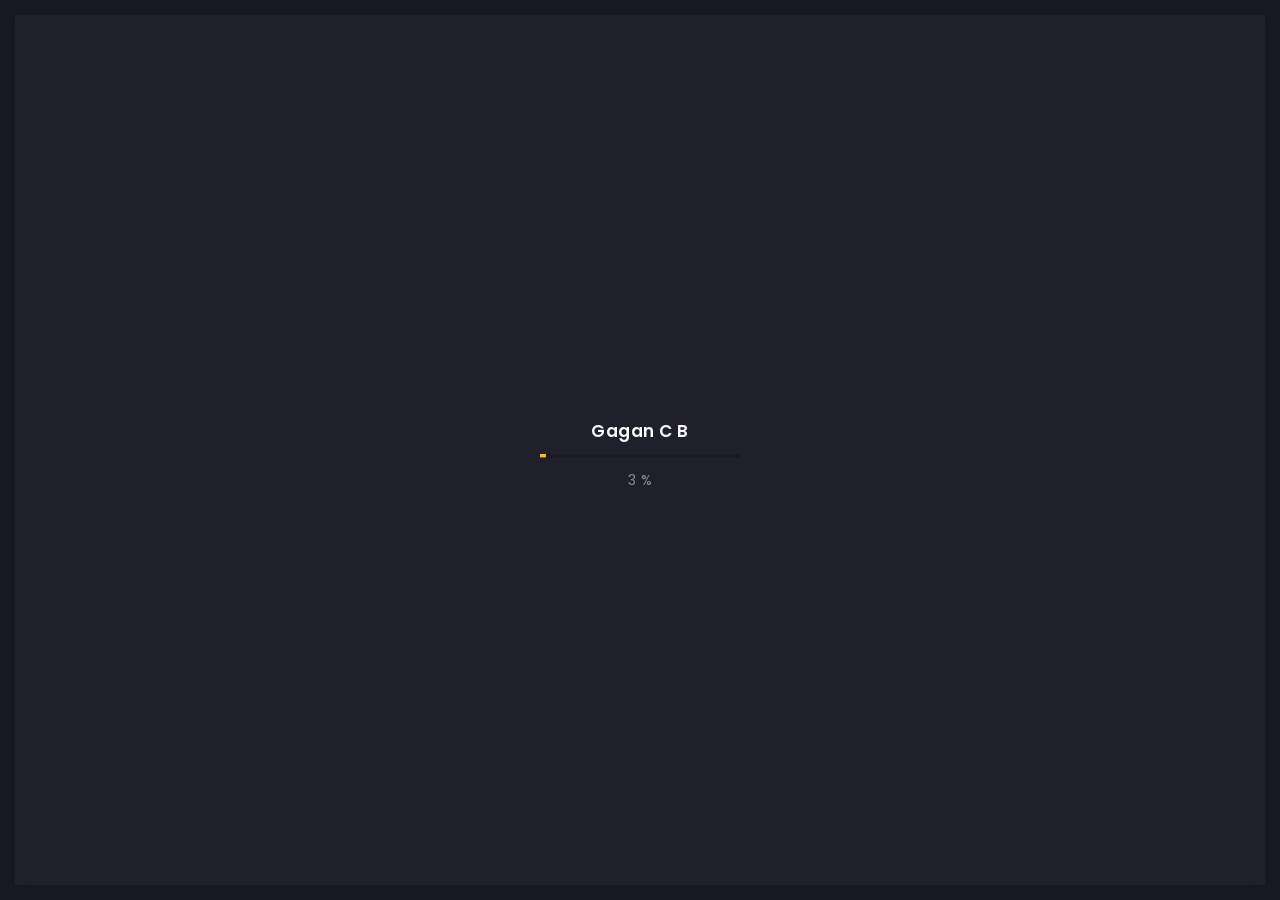
==== index.html @ 97b99f01 "Add files via upload" ====
<!doctype html>
<html lang="zxx">


<!-- Mirrored from miller.bslthemes.com/arter-demo/onepage.html by HTTrack Website Copier/3.x [XR&CO'2014], Sun, 16 Feb 2025 05:46:51 GMT -->
<head>
  <!-- Required meta tags -->
  <meta charset="utf-8">
  <meta name="viewport" content="width=device-width, initial-scale=1, shrink-to-fit=no">
  <!-- color of address bar in mobile browser -->
  <meta name="theme-color" content="#2B2B35">
  <!-- favicon  -->
  <link rel="shortcut icon" href="img/thumbnail.ico" type="image/x-icon">
  <!-- bootstrap css -->
  <link rel="stylesheet" href="css/plugins/bootstrap.min.css">
  <!-- font awesome css -->
  <link rel="stylesheet" href="css/plugins/font-awesome.min.css">
  <!-- swiper css -->
  <link rel="stylesheet" href="css/plugins/swiper.min.css">
  <!-- fancybox css -->
  <link rel="stylesheet" href="css/plugins/fancybox.min.css">
  <!-- main css -->
  <link rel="stylesheet" href="css/style.css">

  <title>Gagan C B</title>
</head>

<body>

  <!-- app -->
  <div class="art-app art-app-onepage">

    <!-- mobile top bar -->
    <div class="art-mobile-top-bar"></div>

    <!-- app wrapper -->
    <div class="art-app-wrapper">

      <!-- app container end -->
      <div class="art-app-container">

        <!-- info bar -->
        <div class="art-info-bar">

          <!-- menu bar frame -->
          <div class="art-info-bar-frame">

            <!-- info bar header -->
            <div class="art-info-bar-header">
              <!-- info bar button -->
              <div class="art-info-bar-btn">
                <!-- icon -->
                <i class="fas fa-ellipsis-v"></i>
              </div>
              <!-- info bar button end -->
            </div>
            <!-- info bar header end -->

            <!-- info bar header -->
            <div class="art-header">
              <!-- avatar -->
              <div class="art-avatar">
                <a data-fancybox="avatar" data-no-swup href="img/Gagan C B img.jpg" class="art-avatar-curtain">
                  <img src="img/Gagan C B img.jpg" alt="avatar">
                  <i class="fas fa-expand"></i>
                </a>
                <!-- available -->
                <div class="art-lamp-light">
                  <!-- add class 'art-not-available' if not available-->
                  <div class="art-available-lamp"></div>
                </div>
              </div>
              <!-- avatar end -->
              <!-- name -->
              <h5 class="art-name mb-10">Gagan C B</h5>
              <!-- post -->
              <div class="art-sm-text">Front-end Deweloper <br>Ui/UX Designer, </div>
            </div>
            <!-- info bar header end -->

            <!-- scroll frame -->
            <div id="scrollbar2" class="art-scroll-frame">

              <!-- info bar about -->
              <div class="art-table p-15-15">
                <!-- about text -->
                <ul>
                  <!-- country -->
                  <li>
                    <h6>Residence:</h6><span>India</span>
                  </li>
                  <!-- city -->
                  <li>
                    <h6>City:</h6><span>Davangere</span>
                  </li>
                  <!-- age -->
                  <li>
                    <h6>Age:</h6><span>23</span>
                  </li>
                </ul>
              </div>
              <!-- info bar about end -->

              <!-- divider -->
              <div class="art-ls-divider"></div>

              <!-- language skills -->
              <div class="art-lang-skills p-30-15">

                <!-- skill -->
                <div class="art-lang-skills-item">
                  <div id="circleprog1" class="art-cirkle-progress"></div>
                  <!-- title -->
                  <h6>Kannada</h6>
                </div>
                <!-- skill end -->

                <!-- skill -->
                <div class="art-lang-skills-item">
                  <div id="circleprog2" class="art-cirkle-progress"></div>
                  <!-- title -->
                  <h6>English</h6>
                </div>
                <!-- skill end -->

                <!-- skill -->
                <div class="art-lang-skills-item">
                  <div id="circleprog3" class="art-cirkle-progress"></div>
                  <!-- title -->
                  <h6>Hindi</h6>
                </div>
                <!-- skill end -->

              </div>
              <!-- language skills end -->

              <!-- divider -->
              <div class="art-ls-divider"></div>

              <!-- hard skills -->
              <div class="art-hard-skills p-30-15">

                <!-- skill -->
                <div class="art-hard-skills-item">
                  <div class="art-skill-heading">
                    <!-- title -->
                    <h6>html</h6>
                  </div>
                  <!-- progressbar frame -->
                  <div class="art-line-progress">
                    <!-- progressbar -->
                    <div id="lineprog1"></div>
                  </div>
                  <!-- progressbar frame end -->
                </div>
                <!-- skill end -->

                <!-- skill -->
                <div class="art-hard-skills-item">
                  <div class="art-skill-heading">
                    <!-- title -->
                    <h6>CSS</h6>
                  </div>
                  <!-- progressbar frame -->
                  <div class="art-line-progress">
                    <!-- progressbar -->
                    <div id="lineprog2"></div>
                  </div>
                  <!-- progressbar frame end -->
                </div>
                <!-- skill end -->

                <!-- skill -->
                <div class="art-hard-skills-item">
                  <div class="art-skill-heading">
                    <!-- title -->
                    <h6>Js</h6>
                  </div>
                  <!-- progressbar frame -->
                  <div class="art-line-progress">
                    <!-- progressbar -->
                    <div id="lineprog3"></div>
                  </div>
                  <!-- progressbar frame end -->
                </div>
                <!-- skill end -->

                <!-- skill -->
                <div class="art-hard-skills-item">
                  <div class="art-skill-heading">
                    <!-- title -->
                    <h6>MYsql</h6>
                  </div>
                  <!-- progressbar frame -->
                  <div class="art-line-progress">
                    <!-- progressbar -->
                    <div id="lineprog4"></div>
                  </div>
                  <!-- progressbar frame end -->
                </div>
                <!-- skill end -->

                <!-- skill -->
                <div class="art-hard-skills-item">
                  <div class="art-skill-heading">
                    <!-- title -->
                    <h6>Java</h6>
                  </div>
                  <!-- progressbar frame -->
                  <div class="art-line-progress">
                    <!-- progressbar -->
                    <div id="lineprog5"></div>
                  </div>
                  <!-- progressbar frame end -->
                </div>
                <!-- skill end -->

                <!-- skill -->
                <div class="art-hard-skills-item">
                  <div class="art-skill-heading">
                    <!-- title -->
                    <h6>Git</h6>
                  </div>
                  <!-- progressbar frame -->
                  <div class="art-line-progress">
                    <!-- progressbar -->
                    <div id="lineprog6"></div>
                  </div>
                  <!-- progressbar frame end -->
                </div>
                <!-- skill end -->

                 <!-- skill -->
                <div class="art-hard-skills-item">
                  <div class="art-skill-heading">
                    <!-- title -->
                    <h6>Github</h6>
                  </div>
                  <!-- progressbar frame -->
                  <div class="art-line-progress">
                    <!-- progressbar -->
                    <div id="lineprog7"></div>
                  </div>
                  <!-- progressbar frame end -->
                </div>
                <!-- skill end -->

              </div>
              <!-- language skills end -->

              <!-- divider -->
              <div class="art-ls-divider"></div>

              <!-- knowledge list -->
              <ul class="art-knowledge-list p-15-0">
                <!-- list item -->
                <li>Bootstrap, Materialize</li>
                <!-- list item -->
                <li>Stylus, Sass, Less</li>
                <!-- list item -->
                <li>Gulp, Webpack, Grunt</li>
                <!-- list item -->
                <li>GIT knowledge</li>
              </ul>
              <!-- knowledge list end -->

              <!-- divider -->
              <div class="art-ls-divider"></div>

              <!-- links frame -->
              <div class="art-links-frame p-15-15">

                <!-- download cv button -->
                <a href="files/Gagan C B.pdf" class="art-link" download data-no-swup>Download cv <i class="fas fa-download"></i></a>

              </div>
              <!-- links frame end -->

            </div>
            <!-- scroll frame end -->

            <!-- sidebar social -->
            <div class="art-ls-social">
              <!-- social link -->
              <a href="https://www.linkedin.com/in/gagan-c-b-354882286/" target="_blank"><i class="fab fa-linkedin-in"></i>"></i></a>
              <!-- social link -->
              <a href="https://github.com/GaganCB2002?tab=repositories" target="_blank"><i class="fa-brands fa-github"></i>"></i></a>
              <!-- social link -->
              <a href="fab fa-behance" target="_blank"><i class="fab fa-twitter"></i></a>
            </div>
            <!-- sidebar social end -->

          </div>
          <!-- menu bar frame end -->

        </div>
        <!-- info bar end -->

        <!-- content -->
        <div class="art-content">

          <!-- curtain -->
          <div class="art-curtain"></div>

          <!-- top background -->
          <div class="art-top-bg" style="background-image: url(img/bg.jpg)">
            <!-- overlay -->
            <div class="art-top-bg-overlay"></div>
            <!-- overlay end -->
          </div>
          <!-- top background end -->

          <!-- swup container -->
          <div class="transition-fade" id="swup">

            <!-- scroll frame -->
            <div id="scrollbar" class="art-scroll-frame">

              <!-- container -->
              <div class="container-fluid">

                <!-- row -->
                <div class="row p-60-0 p-lg-30-0 p-md-15-0">
                  <!-- col -->
                  <div class="col-lg-12">

                    <!-- banner -->
                    <div class="art-a art-banner" style="background-image: url(img/bg.jpg)">
                      <!-- banner back -->
                      <div class="art-banner-back"></div>
                      <!-- banner dec -->
                      <div class="art-banner-dec"></div>
                      <!-- banner overlay -->
                      <div class="art-banner-overlay">
                        <!-- main title -->
                        <div class="art-banner-title">
                          <!-- title -->
                          <h1 class="mb-15">Discover my Amazing <br>Website</h1>
                          <!-- suptitle -->
                          <div class="art-lg-text art-code mb-25">&lt;<i>code</i>&gt; I build <span class="txt-rotate" data-period="2000"
                              data-rotate='[ "web interfaces.", "design mocups.", "automation tools." ]'></span>&lt;/<i>code</i>&gt;</div>
                          <div class="art-buttons-frame">
                            <!-- button -->
                            <a href="#." class="art-btn art-btn-md"><span>Explore now</span></a>
                            <!-- button -->
                            <a href="index1.html" class="art-link art-white-link art-w-chevron">Hire me </a>
                            
                          </div>
                        </div>
                        <!-- main title end -->
                      
                        
                      </div>
                      <!-- banner overlay end -->
                    </div>
                    <!-- banner end -->

                  </div>
                  <!-- col end -->
                </div>
                <!-- row end -->

              </div>
              <!-- container end -->

              <!-- container -->
              <div class="container-fluid">

                <!-- row -->
                <div class="row p-30-0">

                  <!-- col -->
                  <div class="col-md-3 col-6">

                    <!-- couner frame -->
                    <div class="art-counter-frame">
                      <!-- counter -->
                      <div class="art-counter-box">
                        <!-- counter number -->
                        <span class="art-counter">2</span><span class="art-counter-plus">+</span>
                      </div>
                      <!-- counter end -->
                      <!-- title -->
                      <h6>Years Experience</h6>
                    </div>
                    <!-- couner frame end -->

                  </div>
                  <!-- col end -->

                  <!-- col -->
                  <div class="col-md-3 col-6">

                    <!-- couner frame -->
                    <div class="art-counter-frame">
                      <!-- counter -->
                      <div class="art-counter-box">
                        <!-- counter number -->
                        <span class="art-counter">6</span>
                      </div>
                      <!-- counter end -->
                      <!-- title -->
                      <h6>Completed Projects</h6>
                    </div>
                    <!-- couner frame end -->

                  </div>
                  <!-- col end -->

                  <!-- col -->
                  <div class="col-md-3 col-6">

                    <!-- couner frame -->
                    <div class="art-counter-frame">
                      <!-- counter -->
                      <div class="art-counter-box">
                        <!-- counter number -->
                        <span class="art-counter">20</span>
                      </div>
                      <!-- counter end -->
                      <!-- title -->
                      <h6>Happy Customers</h6>
                    </div>
                    <!-- couner frame end -->

                  </div>
                  <!-- col end -->

                  <!-- col -->
                  <div class="col-md-3 col-6">

                    <!-- couner frame -->
                    <div class="art-counter-frame">
                      <!-- counter -->
                      <div class="art-counter-box">
                        <!-- counter number -->
                        <span class="art-counter">0</span><span class="art-counter-plus"></span>
                      </div>
                      <!-- counter end -->
                      <!-- title -->
                      <h6>Honors and Awards</h6>
                    </div>
                    <!-- couner frame end -->

                  </div>
                  <!-- col end -->

                </div>
                <!-- row end -->

              </div>
              <!-- container end -->

              <!-- container -->
              <div class="container-fluid">

                <!-- row -->
                <div class="row">

                  <!-- col -->
                  <div class="col-lg-12">

                    <!-- section title -->
                    <div class="art-section-title">
                      <!-- title frame -->
                      <div class="art-title-frame">
                        <!-- title -->
                        <h4>My Services</h4>
                      </div>
                      <!-- title frame end -->
                    </div>
                    <!-- section title end -->

                  </div>
                  <!-- col end -->

                  <!-- col -->
                  <div class="col-lg-4 col-md-6">

                    <!-- service -->
                    <div class="art-a art-service-icon-box">
                      <!-- service content -->
                      <div class="art-service-ib-content">
                        <!-- title -->
                        <h5 class="mb-15">Web Development</h5>
                        <!-- text -->
                        <div class="mb-15">Web development refers to the process of building and maintaining websites and web applications. It encompasses everything from designing the visual layout and user interface (UI) to managing the server.</div>
                        <!-- button -->
                        <div class="art-buttons-frame"><a href="#." class="art-link art-color-link art-w-chevron">Order now</a></div>
                      </div>
                      <!-- service content end -->
                    </div>
                    <!-- service end -->

                  </div>
                  <!-- col end -->


                  <!-- col -->
                  <div class="col-lg-4 col-md-6">

                    <!-- service -->
                    <div class="art-a art-service-icon-box">
                      <!-- service content -->
                      <div class="art-service-ib-content">
                        <!-- title -->
                        <h5 class="mb-15">Java Full Stack Developer</h5>
                        <!-- text -->
                        <div class="mb-15">A Java developer is a software developer who specializes in using the 
                          Java programming language to build various types of applications. 
                          </div>
                        <!-- button -->
                        <div class="art-buttons-frame"><a href="#." class="art-link art-color-link art-w-chevron">Order now</a></div>
                      </div>
                      <!-- service content end -->
                    </div>
                    <!-- service end -->


                </div>
                <!-- row end -->

              </div>
              <!-- container end -->

              <!-- container -->
              <div class="container-fluid">

                <!-- row -->
                <div class="row p-0-0">

                  <!-- col -->
                  <div class="col-lg-12">

                    <!-- section title -->
                    <div class="art-section-title">
                      <!-- title frame -->
                      <div class="art-title-frame">
                        <!-- title -->
                        <h4>Price Plans</h4>
                      </div>
                      <!-- title frame end -->
                    </div>
                    <!-- section title end -->

                  </div>
                  <!-- col end -->

                  <!-- col -->
                  <div class="col-lg-4">

                    <!-- price -->
                    <div class="art-a art-price">
                      <!-- price body -->
                      <div class="art-price-body">
                        <h5 class="mb-30">Starter Price</h5>
                        <!-- price cost -->
                        <div class="art-price-cost">
                          <div class="art-number">FREE<sup>*</sup></div>
                        </div>
                        <!-- price cost end -->
                        <!-- price list -->
                        <ul class="art-price-list">
                          <!-- list item -->
                          <li>Ui Design</li>
                          <!-- list item -->
                          <li>Web Development</li>
                          <!-- list item -->
                          <li class="art-empty-item">Logo design</li>
                          <!-- list item -->
                          <li class="art-empty-item">SEO optimization</li>
                          <!-- list item -->
                          <li class="art-empty-item">Wordpress integration</li>
                        </ul>
                        <!-- price list end -->
                        <!-- button -->
                        <a href="OrderRequestForm.html" class="art-link art-color-link art-w-chevron">Order now</a>
                        <div class="art-asterisk"><sup>*</sup>Free only when ordering paid services</div>
                      </div>
                      <!-- price body end -->
                    </div>
                    <!-- price end -->

                  </div>
                  <!-- grid -->

                  <!-- col -->
                  <div class="col-lg-4">

                    <!-- price -->
                    <div class="art-a art-price art-popular-price">
                      <!-- price body -->
                      <div class="art-price-body">
                        <h5 class="mb-30">Hourly payment</h5>
                        <!-- price cost -->
                        <div class="art-price-cost">
                          <div class="art-number"><span>₹</span>500<span>h</span></div>
                        </div>
                        <!-- price cost end -->
                        <!-- price list -->
                        <ul class="art-price-list">
                          <!-- list item -->
                          <li>Ui Design</li>
                          <!-- list item -->
                          <li>Web Development</li>
                          <!-- list item -->
                          <li>Logo design</li>
                          <!-- list item -->
                          <li class="art-empty-item">SEO optimization</li>
                          <!-- list item -->
                          <li class="art-empty-item">Wordpress integration</li>
                        </ul>
                        <!-- price list end -->
                        <!-- button -->
                        <a href="OrderRequestForm.html" class="art-link art-color-link art-w-chevron">Order now</a>
                      </div>
                      <!-- price body end -->
                    </div>
                    <!-- price end -->

                  </div>
                  <!-- col end -->

                  <!-- col -->
                  <div class="col-lg-4">

                    <!-- price -->
                    <div class="art-a art-price">
                      <!-- price body -->
                      <div class="art-price-body">
                        <h5 class="mb-30"> Full time</h5>
                        <!-- price cost -->
                        <div class="art-price-cost">
                          <div class="art-number"><span>₹</span>10000<span>m</span></div>
                        </div>
                        <!-- price cost end -->
                        <!-- price list -->
                        <ul class="art-price-list">
                          <!-- list item -->
                          <li>Ui Design</li>
                          <!-- list item -->
                          <li>Web Development</li>
                          <!-- list item -->
                          <li>Logo design</li>
                          <!-- list item -->
                          <li>SEO optimization</li>
                          <!-- list item -->
                          <li>Wordpress integration</li>
                        </ul>
                        <!-- price list end -->
                        <!-- button -->
                        <a href="OrderRequestForm.html" class="art-link art-color-link art-w-chevron">Order now</a>
                      </div>
                      <!-- price body end -->
                    </div>
                    <!-- price end -->

                  </div>
                  <!-- col end -->

                </div>
                <!-- row end -->

              </div>
              <!-- container end -->

              <!-- container -->
              <div class="container-fluid">

                <!-- row -->
                <div class="row">

                  <!-- col -->
                  <div class="col-lg-12">

                    <!-- section title -->
                    <div class="art-section-title">
                      <!-- title frame -->
                      <div class="art-title-frame">
                        <!-- title -->
                        <h4>Recommendations</h4>
                      </div>
                      <!-- title frame end -->
                    </div>
                    <!-- section title end -->

                  </div>
                  <!-- col end -->

                  <!-- col -->
                  <div class="col-lg-12">

                    <!-- slider container -->
                    <div class="swiper-container art-testimonial-slider" style="overflow: visible">
                      <!-- slider wrapper -->
                      <div class="swiper-wrapper">
                        <!-- slide -->
                        <div class="swiper-slide">

                          <!-- testimonial -->
                          <div class="art-a art-testimonial">
                            <!-- testimonial body -->
                            <div class="testimonial-body">
                              <!-- photo -->
                              <img class="art-testimonial-face" src="img/testimonials/face-1.jpg" alt="face">
                              <!-- name -->
                              <h5>Advik</h5>
                              <div class="art-el-suptitle mb-15">Template author</div>
                              <!-- text -->
                              <div class="mb-15">Working with Artur has been a pleasure. Better yet - I alerted them of a minor issue before going to sleep. The issue was fixed the next morning. I couldn't ask for better support. Thank you Artur!
                                This is easily a 5 star freelancer.</div>
                            </div>
                            <!-- testimonial body end -->
                            <!-- testimonial footer -->
                            <div class="art-testimonial-footer">
                              <div class="art-left-side">
                                <!-- star rate -->
                                <ul class="art-star-rate">
                                  <li><i class="fas fa-star"></i></li>
                                  <li><i class="fas fa-star"></i></li>
                                  <li><i class="fas fa-star"></i></li>
                                  <li><i class="fas fa-star"></i></li>
                                  <li><i class="fas fa-star"></i></li>
                                </ul>
                                <!-- star rate end -->
                              </div>
                              <div class="art-right-side">

                              </div>
                            </div>
                            <!-- testimonial footer end -->
                          </div>
                          <!-- testimonial end -->

                        </div>
                        <!-- slide end -->

                        <!-- slide -->
                        <div class="swiper-slide">

                          <!-- testimonial -->
                          <div class="art-a art-testimonial">
                            <!-- testimonial body -->
                            <div class="testimonial-body">
                              <!-- photo -->
                              <img class="art-testimonial-face" src="img/testimonials/face-2.jpg" alt="face">
                              <!-- name -->
                              <h5>Aditya</h5>
                              <div class="art-el-suptitle mb-15">Template author</div>
                              <!-- text -->
                              <div class="mb-15">Working with Artur has been a pleasure. Better yet - I alerted them of a minor issue before going to sleep. The issue was fixed the next morning. I couldn't ask for better support. Thank you Artur!
                                This is easily a 5 star freelancer.</div>
                            </div>
                            <!-- testimonial body end -->
                            <!-- testimonial footer -->
                            <div class="art-testimonial-footer">
                              <div class="art-left-side">
                                <!-- star rate -->
                                <ul class="art-star-rate">
                                  <li><i class="fas fa-star"></i></li>
                                  <li><i class="fas fa-star"></i></li>
                                  <li><i class="fas fa-star"></i></li>
                                  <li><i class="fas fa-star"></i></li>
                                  <li class="art-empty-item"><i class="fas fa-star"></i></li>
                                </ul>
                                <!-- star rate end -->
                              </div>
                              <div class="art-right-side">

                              </div>
                            </div>
                            <!-- testimonial footer end -->
                          </div>
                          <!-- testimonial end -->

                        </div>
                        <!-- slide end -->

                        <!-- slide -->
                        <div class="swiper-slide">

                          <!-- testimonial -->
                          <div class="art-a art-testimonial">
                            <!-- testimonial body -->
                            <div class="testimonial-body">
                              <!-- photo -->
                              <img class="art-testimonial-face" src="img/testimonials/face-3.jpg" alt="face">
                              <!-- name -->
                              <h5>Aarav</h5>
                              <div class="art-el-suptitle mb-15">Template author</div>
                              <!-- text -->
                              <div class="mb-15">Working with Artur has been a pleasure. Better yet - I alerted them of a minor issue before going to sleep. The issue was fixed the next morning. I couldn't ask for better support. Thank you Artur!
                                This is easily a 5 star freelancer.</div>
                            </div>
                            <!-- testimonial body end -->
                            <!-- testimonial footer -->
                            <div class="art-testimonial-footer">
                              <div class="art-left-side">
                                <!-- star rate -->
                                <ul class="art-star-rate">
                                  <li><i class="fas fa-star"></i></li>
                                  <li><i class="fas fa-star"></i></li>
                                  <li><i class="fas fa-star"></i></li>
                                  <li><i class="fas fa-star"></i></li>
                                  <li><i class="fas fa-star"></i></li>
                                </ul>
                                <!-- star rate end -->
                              </div>
                              <div class="art-right-side">

                              </div>
                            </div>
                            <!-- testimonial footer end -->
                          </div>
                          <!-- testimonial end -->

                        </div>
                        <!-- slide end -->

                        <!-- slide -->
                        <div class="swiper-slide">

                          <!-- testimonial -->
                          <div class="art-a art-testimonial">
                            <!-- testimonial body -->
                            <div class="testimonial-body">
                              <!-- photo -->
                              <img class="art-testimonial-face" src="img/testimonials/face-4.jpg" alt="face">
                              <!-- name -->
                              <h5>Aryan</h5>
                              <div class="art-el-suptitle mb-15">Template author</div>
                              <!-- text -->
                              <div class="mb-15">Working with Artur has been a pleasure. Better yet - I alerted them of a minor issue before going to sleep. The issue was fixed the next morning. I couldn't ask for better support. Thank you Artur!
                                This is easily a 5 star freelancer.</div>
                            </div>
                            <!-- testimonial body end -->
                            <!-- testimonial footer -->
                            <div class="art-testimonial-footer">
                              <div class="art-left-side">
                                <!-- star rate -->
                                <ul class="art-star-rate">
                                  <li><i class="fas fa-star"></i></li>
                                  <li><i class="fas fa-star"></i></li>
                                  <li><i class="fas fa-star"></i></li>
                                  <li><i class="fas fa-star"></i></li>
                                  <li><i class="fas fa-star"></i></li>
                                </ul>
                                <!-- star rate end -->
                              </div>
                              <div class="art-right-side">

                              </div>
                            </div>
                            <!-- testimonial footer end -->
                          </div>
                          <!-- testimonial end -->

                        </div>
                        <!-- slide end -->

                      </div>
                      <!-- slider wrapper end -->
                    </div>
                    <!-- slider container end -->

                  </div>
                  <!-- col end -->

                  <!-- col -->
                  <div class="col-lg-12">

                    <!-- slider navigation -->
                    <div class="art-slider-navigation">

                      <!-- left side -->
                      <div class="art-sn-left">

                        <!-- slider pagination -->
                        <div class="swiper-pagination"></div>

                      </div>
                      <!-- left side end -->

                      <!-- right side -->
                      <div class="art-sn-right">

                        <!-- slider navigation -->
                        <div class="art-slider-nav-frame">
                          <!-- prev -->
                          <div class="art-slider-nav art-testi-swiper-prev"><i class="fas fa-chevron-left"></i></div>
                          <!-- next -->
                          <div class="art-slider-nav art-testi-swiper-next"><i class="fas fa-chevron-right"></i></div>
                        </div>
                        <!-- slider navigation -->

                      </div>
                      <!-- right side end -->

                    </div>
                    <!-- slider navigation end -->

                  </div>
                  <!-- col end -->

                </div>
                <!-- row end -->

              </div>
              <!-- container end -->

              <!-- container -->
              <div class="container-fluid">

                <!-- row -->
                <div class="row p-30-0">

                  <!-- col -->
                  <div class="col-lg-12">

                    <!-- section title -->
                    <div class="art-section-title">
                      <!-- title frame -->
                      <div class="art-title-frame">
                        <!-- title -->
                        <h4>Works</h4>
                      </div>
                      <!-- title frame end -->
                      <!-- right frame -->
                      <div class="art-right-frame">
                        <!-- filter -->
                        <div class="art-filter">
                          <!-- filter link -->
                          <a href="#" data-filter="*" class="art-link art-current">All Categories</a>
                          <!-- filter link -->
                          <a href="#" data-filter=".webTemplates" class="art-link">Web Templates</a>
                          <!-- filter link -->
                          <a href="#" data-filter=".logos" class="art-link">Logos</a>
                          <!-- filter link -->
                          <a href="#" data-filter=".drawings" class="art-link">Drawings</a>
                          <!-- filter link -->
                          <a href="#" data-filter=".ui" class="art-link">UI Elements</a>
                        </div>
                        <!-- filter end -->
                      </div>
                      <!-- right frame end -->
                    </div>
                    <!-- section title end -->

                  </div>
                  <!-- col end -->

                  <div class="art-grid art-grid-3-col art-gallery">

                    <!-- grid item -->
                    <div class="art-grid-item webTemplates">
                      <!-- grid item frame -->
                      <a data-fancybox="gallery" data-no-swup href="img/works/Car.png" class="art-a art-portfolio-item-frame art-horizontal">
                        <!-- img -->
                        <img src="img/works/thumbnail/Car.png" alt="item">
                        <!-- zoom icon -->
                        <span class="art-item-hover"><i class="fas fa-expand"></i></span>
                      </a>
                      <!-- grid item frame end -->
                      <!-- description -->
                      <div class="art-item-description">
                        <!-- title -->

                        <h5 class="mb-15">peer to peer carpooling using blockchain</h5>
                        <div class="mb-15">A face recognition attendance system uses facial recognition technology to identify and verify individuals, typically employees, for attendance tracking purposes. </div>
                        <!-- button -->
                        
                        <a href="peer to peer carpooling using blockchain.html" class="art-link art-color-link art-w-chevron">Read more</a>
                      </div>
                      <!-- description end -->

                    </div>
                    <!-- grid item end -->

                    <!-- grid item -->
                    <div class="art-grid-item logos">
                      <!-- grid item frame -->
                      <a data-fancybox="gallery" data-no-swup href="img/works/original-size/Face.jpg" class="art-a art-portfolio-item-frame art-vertical">
                        <!-- img -->
                        <img src="img/works/thumbnail/Face.jpg" alt="item">
                        <!-- zoom icon -->
                        <span class="art-item-hover"><i class="fas fa-expand"></i></span>
                      </a>
                      <!-- grid item frame end -->
                      <!-- description -->
                      <div class="art-item-description">
                        <!-- title -->
                        <h5 class="mb-15">Face-Recognition-System</h5>
                        <div class="mb-15">A face recognition attendance system uses facial recognition technology to identify and verify individuals, typically employees, for attendance tracking purposes. </div>
                        <!-- button -->
                        <a href="Face-Recognition-System.html" class="art-link art-color-link art-w-chevron">Read more</a>
                      </div>
                      <!-- description end -->

                    </div>
                    <!-- grid item end -->

                    <!-- grid item -->
                    <div class="art-grid-item drawings">
                      <!-- grid item frame -->
                      <a data-fancybox="gallery" data-no-swup href="img/works/original-size/3.jpg" class="art-a art-portfolio-item-frame art-square">
                        <!-- img -->
                        <img src="img/works/thumbnail/3.jpg" alt="item">
                        <!-- zoom icon -->
                        <span class="art-item-hover"><i class="fas fa-expand"></i></span>
                      </a>
                      <!-- grid item frame end -->
                      <!-- description -->
                      <div class="art-item-description">
                        <!-- title -->
                        <h5 class="mb-15">Project title</h5>
                        <div class="mb-15">Sit amet, consectetur adipisicing elit. Quas, architecto.</div>
                        <!-- button -->
                        <a href="#." class="art-link art-color-link art-w-chevron">Read more</a>
                      </div>
                      <!-- description end -->

                    </div>
                    <!-- grid item end -->

                    <!-- grid item -->
                    <div class="art-grid-item ui">
                      <!-- grid item frame -->
                      <a data-fancybox="gallery" data-no-swup href="img/works/original-size/4.jpg" class="art-a art-portfolio-item-frame art-vertical">
                        <!-- img -->
                        <img src="img/works/thumbnail/4.jpg" alt="item">
                        <!-- zoom icon -->
                        <span class="art-item-hover"><i class="fas fa-expand"></i></span>
                      </a>
                      <!-- grid item frame end -->
                      <!-- description -->
                      <div class="art-item-description">
                        <!-- title -->
                        <h5 class="mb-15">Project title</h5>
                        <div class="mb-15">Sit amet, consectetur adipisicing elit. Quas, architecto.</div>
                        <!-- button -->
                        <a href="#." class="art-link art-color-link art-w-chevron">Read more</a>
                      </div>
                      <!-- description end -->

                    </div>
                    <!-- grid item end -->

                    <!-- grid item -->
                    <div class="art-grid-item webTemplates">
                      <!-- grid item frame -->
                      <a data-fancybox="gallery" data-no-swup href="img/works/original-size/5.jpg" class="art-a art-portfolio-item-frame art-square">
                        <!-- img -->
                        <img src="img/works/thumbnail/5.jpg" alt="item">
                        <!-- zoom icon -->
                        <span class="art-item-hover"><i class="fas fa-expand"></i></span>
                      </a>
                      <!-- grid item frame end -->
                      <!-- description -->
                      <div class="art-item-description">
                        <!-- title -->
                        <h5 class="mb-15">Project title</h5>
                        <div class="mb-15">Sit amet, consectetur adipisicing elit. Quas, architecto.</div>
                        <!-- button -->
                        <a href="#." class="art-link art-color-link art-w-chevron">Read more</a>
                      </div>
                      <!-- description end -->

                    </div>
                    <!-- grid item end -->

                    <!-- grid item -->
                    <div class="art-grid-item logos">
                      <!-- grid item frame -->
                      <a data-fancybox="gallery" data-no-swup href="img/works/original-size/6.jpg" class="art-a art-portfolio-item-frame art-vertical">
                        <!-- img -->
                        <img src="img/works/thumbnail/6.jpg" alt="item">
                        <!-- zoom icon -->
                        <span class="art-item-hover"><i class="fas fa-expand"></i></span>
                      </a>
                      <!-- grid item frame end -->
                      <!-- description -->
                      <div class="art-item-description">
                        <!-- title -->
                        <h5 class="mb-15">Project title</h5>
                        <div class="mb-15">Sit amet, consectetur adipisicing elit. Quas, architecto.</div>
                        <!-- button -->
                        <a href="#." class="art-link art-color-link art-w-chevron">Read more</a>
                      </div>
                      <!-- description end -->

                    </div>
                    <!-- grid item end -->

                    <!-- grid item -->
                    <div class="art-grid-item drawings">
                      <!-- grid item frame -->
                      <a data-fancybox="gallery" data-no-swup href="img/works/original-size/7.jpg" class="art-a art-portfolio-item-frame art-square">
                        <!-- img -->
                        <img src="img/works/thumbnail/7.jpg" alt="item">
                        <!-- zoom icon -->
                        <span class="art-item-hover"><i class="fas fa-expand"></i></span>
                      </a>
                      <!-- grid item frame end -->
                      <!-- description -->
                      <div class="art-item-description">
                        <!-- title -->
                        <h5 class="mb-15">Project title</h5>
                        <div class="mb-15">Sit amet, consectetur adipisicing elit. Quas, architecto.</div>
                        <!-- button -->
                        <a href="#." class="art-link art-color-link art-w-chevron">Read more</a>
                      </div>
                      <!-- description end -->

                    </div>
                    <!-- grid item end -->

                    <!-- grid item -->
                    <div class="art-grid-item ui">
                      <!-- grid item frame -->
                      <a data-fancybox="gallery" data-no-swup href="img/works/original-size/8.jpg" class="art-a art-portfolio-item-frame art-horizontal">
                        <!-- img -->
                        <img src="img/works/thumbnail/8.jpg" alt="item">
                        <!-- zoom icon -->
                        <span class="art-item-hover"><i class="fas fa-expand"></i></span>
                      </a>
                      <!-- grid item frame end -->
                      <!-- description -->
                      <div class="art-item-description">
                        <!-- title -->
                        <h5 class="mb-15">Project title</h5>
                        <!-- button -->
                        <a href="#." class="art-link art-color-link art-w-chevron">Read more</a>
                      </div>
                      <!-- description end -->

                    </div>
                    <!-- grid item end -->

                  </div>

                </div>
                <!-- row end -->

              </div>
              <!-- container end -->

              <!-- container -->
              <div class="container-fluid">

                <!-- row -->
                <div class="row">

                  <!-- col -->
                  <div class="col-lg-6">

                    <!-- section title -->
                    <div class="art-section-title">
                      <!-- title frame -->
                      <div class="art-title-frame">
                        <!-- title -->
                        <h4>Education</h4>
                      </div>
                      <!-- title frame end -->
                    </div>
                    <!-- section title end -->

                    <!-- timeline -->
                    <div class="art-timeline art-gallery" id="history">
                      <div class="art-timeline-item">
                        <div class="art-timeline-mark-light"></div>
                        <div class="art-timeline-mark"></div>

                        <div class="art-a art-timeline-content">
                          <div class="art-card-header">
                            <div class="art-left-side">
                              <h5>Akshaya Institute of Technology Tumakuru </h5>
                              <div class="art-el-suptitle mb-15">Computer Science Engineering</div>
                            </div>
                            <div class="art-right-side">
                              <span class="art-date">jan 2022 - may 2025</span>
                            </div>
                          </div>

                          <p>MY engineering colleges primarily focus on programming and core computer science, many now offer specializations or electives in web development, front-end development, UI/UX, and even full-stack development. These can be good if you want a stronger technical foundation.</p>
                          <a data-fancybox="engineering" data-no-swup href="files/Engeneering Certificate.pdf" class="art-link art-color-link art-w-chevron">Engineering</a>
                        </div>
                      </div>

                      <div class="art-timeline-item">
                        <div class="art-timeline-mark-light"></div>
                        <div class="art-timeline-mark"></div>

                        <div class="art-a art-timeline-content">
                          <div class="art-card-header">
                            <div class="art-left-side">
                              <h5>Sri Taralabalu Jagadguru Polytechnic Harapanahalli,Davanagere, Karnataka </h5>
                              <div class="art-el-suptitle mb-15">Mechanical Engineering </div>
                           </div>
                            <div class="art-right-side">
                              <span class="art-date">jun 2019 - Oct 2022</span>
                            </div>
                          </div>

                          <p>Dolor sit amet, consectetur adipisicing elit. Iusto, optio, dolorum provident rerum aut hic quasi placeat iure tempora laudantium ipsa ad debitis unde? Iste voluptatibus minus veritatis qui ut.</p>
                          <a data-fancybox="diplome" data-no-swup href="files/Diploma certificate.pdf" class="art-link art-color-link art-w-chevron">Diplome</a>
                        </div>
                      </div>

                    </div>
                    <!-- timeline end -->

                  </div>
                  <div class="col-lg-6">

                    <!-- section title -->
                    <div class="art-section-title">
                      <!-- title frame -->
                      <div class="art-title-frame">
                        <!-- title -->
                        <h4>Work History</h4>
                      </div>
                      <!-- title frame end -->
                    </div>
                    <!-- section title end -->

                    <!-- timeline -->
                    <div class="art-timeline">

                      <div class="art-timeline-item">
                        <div class="art-timeline-mark-light"></div>
                        <div class="art-timeline-mark"></div>


                        <div class="art-a art-timeline-content">
                          <div class="art-card-header">
                            <div class="art-left-side">
                              <h5> Event Management System with Notification and Analytics</h5>
                              <div class="art-el-suptitle mb-15">Template author</div>
                            </div>
                            <div class="art-right-side">
                              <span class="art-date">jan 2022 - may 2023</span>
                            </div>
                          </div>
                          <p>An Event Management System with Notification and Analytics is a comprehensive software application 
                            designed to streamline the entire lifecycle of an event,
                             from planning and registration to post-event analysis. 
                             It's an excellent project for an intermediate Java developer because it integrates several key technologies and 
                             concepts: backend development, databases, API design, user management,and various third-party integrations.</p>
                        </div>
                      </div>

                     

                        <!-- popup -->
                        <div class="art-recomendation-popup" style="display: none;" id="art-recomendation-popup-1">

                          <!-- testimonial -->
                          <div class="art-a art-testimonial">
                            <!-- testimonial body -->
                            <div class="testimonial-body">
                              <!-- photo -->
                              <img class="art-testimonial-face" src="img/testimonials/face-3.jpg" alt="face">
                              <!-- name -->
                              <h5>Advik</h5>
                              <div class="art-el-suptitle mb-15">Template author</div>
                              <!-- text -->
                              <div class="mb-15">Working with Artur has been a pleasure. Better yet - I alerted them of a minor issue before going to sleep. The issue was fixed the next morning. I couldn't ask for better support. Thank you Artur!
                                This is easily a 5 star freelancer.</div>
                            </div>
                            <!-- testimonial body end -->
                            <!-- testimonial footer -->
                            <div class="art-testimonial-footer">
                              <div class="art-left-side">
                                <!-- star rate -->
                                <ul class="art-star-rate">
                                  <li><i class="fas fa-star"></i></li>
                                  <li><i class="fas fa-star"></i></li>
                                  <li><i class="fas fa-star"></i></li>
                                  <li><i class="fas fa-star"></i></li>
                                  <li><i class="fas fa-star"></i></li>
                                </ul>
                                <!-- star rate end -->
                              </div>
                              <div class="art-right-side">

                              </div>
                            </div>
                            <!-- testimonial footer end -->
                          </div>
                          <!-- testimonial end -->

                        </div>
                        <!-- popup end -->

                      </div>

                      <div class="art-timeline-item">
                        <div class="art-timeline-mark-light"></div>
                        <div class="art-timeline-mark"></div>

                        <div class="art-a art-timeline-content">
                          <div class="art-card-header">
                            <div class="art-left-side">
                              <h5>Personalized Recipe & Meal Planner</h5>
                              <div class="art-el-suptitle mb-15">Template author</div>
                            </div>
                            <div class="art-right-side">
                              <span class="art-date">jan 2023 - may 2024</span>
                            </div>
                          </div>
                          <p>The "Personalized Recipe & Meal Planner" 
                            is an excellent project for an intermediate Java developer, 
                            as it allows you to combine your skills in backend development, databases, and web integration. 
                            It goes beyond simple CRUD operations by introducing data relationships, 
                            potentially basic recommendation logic, and external API integration.</p>
                          <a data-fancybox="recommendation" data-no-swup href="#art-recomendation-popup-2" class="art-link art-color-link art-w-chevron">Recommendation</a>
                        </div>

                        <!-- popup -->
                        <div class="art-recomendation-popup" style="display: none;" id="art-recomendation-popup-2">

                          <!-- testimonial -->
                          <div class="art-a art-testimonial">
                            <!-- testimonial body -->
                            <div class="testimonial-body">
                              <!-- photo -->
                              <img class="art-testimonial-face" src="img/testimonials/face-4.jpg" alt="face">
                              <!-- name -->
                              <h5>Aryan</h5>
                              <div class="art-el-suptitle mb-15">Template author</div>
                              <!-- text -->
                              <div class="mb-15">Working with Artur has been a pleasure. Better yet - I alerted them of a minor issue before going to sleep. The issue was fixed the next morning. I couldn't ask for better support. Thank you Artur!
                                This is easily a 5 star freelancer.</div>
                            </div>
                            <!-- testimonial body end -->
                            <!-- testimonial footer -->
                            <div class="art-testimonial-footer">
                              <div class="art-left-side">
                                <!-- star rate -->
                                <ul class="art-star-rate">
                                  <li><i class="fas fa-star"></i></li>
                                  <li><i class="fas fa-star"></i></li>
                                  <li><i class="fas fa-star"></i></li>
                                  <li><i class="fas fa-star"></i></li>
                                  <li><i class="fas fa-star"></i></li>
                                </ul>
                                <!-- star rate end -->
                              </div>
                              <div class="art-right-side">

                              </div>
                            </div>
                            <!-- testimonial footer end -->
                          </div>
                          <!-- testimonial end -->

                        </div>
                        <!-- popup end -->

                      </div>

                      <div class="art-timeline-item">
                        <div class="art-timeline-mark-light"></div>
                        <div class="art-timeline-mark"></div>

                        <div class="art-a art-timeline-content">
                          <div class="art-card-header">
                            <div class="art-left-side">
                              <h5>Title of section 1</h5>
                              <div class="art-el-suptitle mb-15">Template author</div>
                            </div>
                            <div class="art-right-side">
                              <span class="art-date">jan 2018 - tonight</span>
                            </div>
                          </div>
                          <p>Dolor sit amet, consectetur adipisicing elit. Iusto, optio, dolorum provident rerum.</p>
                          <a data-fancybox="recommendation" data-no-swup href="#art-recomendation-popup-3" class="art-link art-color-link art-w-chevron">Recommendation</a>
                        </div>

                        <!-- popup -->
                        <div class="art-recomendation-popup" style="display: none;" id="art-recomendation-popup-3">

                          <!-- testimonial -->
                          <div class="art-a art-testimonial">
                            <!-- testimonial body -->
                            <div class="testimonial-body">
                              <!-- photo -->
                              <img class="art-testimonial-face" src="img/testimonials/face-2.jpg" alt="face">
                              <!-- name -->
                              <h5>Aditya</h5>
                              <div class="art-el-suptitle mb-15">Template author</div>
                              <!-- text -->
                              <div class="mb-15">Working with Artur has been a pleasure. Better yet - I alerted them of a minor issue before going to sleep. The issue was fixed the next morning. I couldn't ask for better support. Thank you Artur!
                                This is easily a 5 star freelancer.</div>
                            </div>
                            <!-- testimonial body end -->
                            <!-- testimonial footer -->
                            <div class="art-testimonial-footer">
                              <div class="art-left-side">
                                <!-- star rate -->
                                <ul class="art-star-rate">
                                  <li><i class="fas fa-star"></i></li>
                                  <li><i class="fas fa-star"></i></li>
                                  <li><i class="fas fa-star"></i></li>
                                  <li><i class="fas fa-star"></i></li>
                                  <li class="art-empty-item"><i class="fas fa-star"></i></li>
                                </ul>
                                <!-- star rate end -->
                              </div>
                              <div class="art-right-side">

                              </div>
                            </div>
                            <!-- testimonial footer end -->
                          </div>
                          <!-- testimonial end -->

                        </div>
                        <!-- popup end -->

                      </div>

                    </div>
                    <!-- timeline end -->

                  </div>
                  <!-- col end -->

                </div>
                <!-- row end -->

              </div>
              <!-- container end -->

              <!-- container -->
              <div class="container-fluid">

                <!-- row -->
                <div class="row">

                  <!-- col -->
                  <div class="col-lg-12">

                    <!-- section title -->
                    <div class="art-section-title">
                      <!-- title frame -->
                      <div class="art-title-frame">
                        <!-- title -->
                        <h4>Newsletter</h4>
                      </div>
                      <!-- title frame end -->
                    </div>
                    <!-- section title end -->

                  </div>
                  <!-- col end -->

                  <!-- col -->
                  <div class="col-lg-12">

                    <!-- slider container -->
                    <div class="swiper-container art-blog-slider" style="overflow: visible">
                      <!-- slider wrapper -->
                      <div class="swiper-wrapper">
                        <!-- slide -->
                        <div class="swiper-slide">

                          <!-- blog post card -->
                          <div class="art-a art-blog-card">
                            <!-- post cover -->
                            <a href="#." class="art-port-cover">
                              <!-- img -->
                              <img src="img/blog/1.jpg" alt="blog post">
                            </a>
                            <!-- post cover end -->
                            <!-- post description -->
                            <div class="art-post-description">
                              <!-- title -->
                              <a href="#.">
                                <h5 class="mb-15">Blog post title</h5>
                              </a>
                              <!-- text -->
                              <div class="mb-15">Lorem ipsum dolor sit amet, consectetur adipisicing elit. Amet!</div>
                              <!-- link -->
                              <a href="#." class="art-link art-color-link art-w-chevron">Read more</a>
                            </div>
                            <!-- post description end -->
                          </div>
                          <!-- blog post card end -->

                        </div>
                        <!-- slide end -->
                        <!-- slide -->
                        <div class="swiper-slide">

                          <!-- blog post card -->
                          <div class="art-a art-blog-card">
                            <!-- post cover -->
                            <a href="#." class="art-port-cover">
                              <!-- img -->
                              <img src="img/blog/2.jpg" alt="blog post">
                            </a>
                            <!-- post cover end -->
                            <!-- post description -->
                            <div class="art-post-description">
                              <!-- title -->
                              <a href="#.">
                                <h5 class="mb-15">Blog post title</h5>
                              </a>
                              <!-- text -->
                              <div class="mb-15">Lorem ipsum dolor sit amet, consectetur adipisicing elit. Amet!</div>
                              <!-- link -->
                              <a href="#." class="art-link art-color-link art-w-chevron">Read more</a>
                            </div>
                            <!-- post description end -->
                          </div>
                          <!-- blog post card end -->

                        </div>
                        <!-- slide end -->
                        <!-- slide -->
                        <div class="swiper-slide">

                          <!-- blog post card -->
                          <div class="art-a art-blog-card">
                            <!-- post cover -->
                            <a href="#." class="art-port-cover">
                              <!-- img -->
                              <img src="img/blog/3.jpg" alt="blog post">
                            </a>
                            <!-- post cover end -->
                            <!-- post description -->
                            <div class="art-post-description">
                              <!-- title -->
                              <a href="#.">
                                <h5 class="mb-15">Blog post title</h5>
                              </a>
                              <!-- text -->
                              <div class="mb-15">Lorem ipsum dolor sit amet, consectetur adipisicing elit. Amet!</div>
                              <!-- link -->
                              <a href="#." class="art-link art-color-link art-w-chevron">Read more</a>
                            </div>
                            <!-- post description end -->
                          </div>
                          <!-- blog post card end -->

                        </div>
                        <!-- slide end -->
                        <!-- slide -->
                        <div class="swiper-slide">

                          <!-- blog post card -->
                          <div class="art-a art-blog-card">
                            <!-- post cover -->
                            <a href="#." class="art-port-cover">
                              <!-- img -->
                              <img src="img/blog/4.jpg" alt="blog post">
                            </a>
                            <!-- post cover end -->
                            <!-- post description -->
                            <div class="art-post-description">
                              <!-- title -->
                              <a href="#.">
                                <h5 class="mb-15">Blog post title</h5>
                              </a>
                              <!-- text -->
                              <div class="mb-15">Lorem ipsum dolor sit amet, consectetur adipisicing elit. Amet!</div>
                              <!-- link -->
                              <a href="#." class="art-link art-color-link art-w-chevron">Read more</a>
                            </div>
                            <!-- post description end -->
                          </div>
                          <!-- blog post card end -->

                        </div>
                        <!-- slide end -->
                        <!-- slide -->
                        <div class="swiper-slide">

                          <!-- blog post card -->
                          <div class="art-a art-blog-card">
                            <!-- post cover -->
                            <a href="#." class="art-port-cover">
                              <!-- img -->
                              <img src="img/blog/5.jpg" alt="blog post">
                            </a>
                            <!-- post cover end -->
                            <!-- post description -->
                            <div class="art-post-description">
                              <!-- title -->
                              <a href="#.">
                                <h5 class="mb-15">Blog post title</h5>
                              </a>
                              <!-- text -->
                              <div class="mb-15">Lorem ipsum dolor sit amet, consectetur adipisicing elit. Amet!</div>
                              <!-- link -->
                              <a href="#." class="art-link art-color-link art-w-chevron">Read more</a>
                            </div>
                            <!-- post description end -->
                          </div>
                          <!-- blog post card end -->

                        </div>
                        <!-- slide end -->
                      </div>
                      <!-- slider wrapper end -->
                    </div>
                    <!-- slider container end -->

                  </div>
                  <!-- col end -->

                  <!-- col -->
                  <div class="col-lg-12">

                    <!-- slider navigation -->
                    <div class="art-slider-navigation">

                      <!-- left side -->
                      <div class="art-sn-left">

                        <!-- slider pagination -->
                        <div class="swiper-pagination"></div>

                      </div>
                      <!-- left side end -->

                      <!-- right side -->
                      <div class="art-sn-right">

                        <!-- slider navigation -->
                        <div class="art-slider-nav-frame">
                          <!-- prev -->
                          <div class="art-slider-nav art-blog-swiper-prev"><i class="fas fa-chevron-left"></i></div>
                          <!-- next -->
                          <div class="art-slider-nav art-blog-swiper-next"><i class="fas fa-chevron-right"></i></div>
                        </div>
                        <!-- slider navigation -->

                      </div>
                      <!-- right side end -->

                    </div>
                    <!-- slider navigation end -->

                  </div>
                  <!-- col end -->

                </div>
                <!-- row end -->

              </div>
              <!-- container end -->

              <!-- container -->
              <div class="container-fluid">

                <!-- row -->
                <div class="row p-30-0">

                  <!-- col -->
                  <div class="col-lg-12">

                    <!-- section title -->
                    <div class="art-section-title">
                      <!-- title frame -->
                      <div class="art-title-frame">
                        <!-- title -->
                        <h4>Contact information</h4>
                      </div>
                      <!-- title frame end -->
                    </div>
                    <!-- section title end -->

                  </div>
                  <!-- col end -->
                  <!-- col -->
                  <div class="col-lg-4">
                    <!-- contact card -->
                    <div class="art-a art-card">
                      <div class="art-table p-15-15">
                        <ul>
                          <li>
                            <h6>Country:</h6><span>India</span>
                          </li>
                          <li>
                            <h6>City:</h6><span>Davanagere</span>
                          </li>

                          <li>
                            <h6>Streat: </h6><span> Vasantha Road, Davangere, Karnataka 577001</span>
                          </li>
                        </ul>
                      </div>
                    </div>
                    <!-- contact card end -->
                  </div>
                  <!-- col end -->
                  <!-- col -->
                  <div class="col-lg-4">
                    <!-- contact card -->
                    <div class="art-a art-card">
                      <div class="art-table p-15-15">
                        <ul>
                          <li>
                            <h6>Email:</h6><span>gagancb2002@mail.com</span>
                          </li>
                        </ul>
                      </div>
                    </div>
                    <!-- contact card end -->
                  </div>
                  <!-- col end -->
                  <!-- col -->
                  <div class="col-lg-4">
                    <!-- contact card -->
                    <div class="art-a art-card">
                      <div class="art-table p-15-15">
                        <ul>
                          <li>
                            
                            <h6>Personal:</h6><span>+91 8618666069</span>
                          </li>
                        </ul>
                      </div>
                    </div>
                    <!-- contact card end -->

                  </div>
                  <!-- col end -->

                  <!-- col -->
                  <div class="col-lg-12">

                    <!-- section title -->
                    <div class="art-section-title">
                      <!-- title frame -->
                      <div class="art-title-frame">
                        <!-- title -->
                        <h4>Get in touch</h4>
                      </div>
                      <!-- title frame end -->
                    </div>
                    <!-- section title end -->

                    <!-- contact form frame -->
                    <div class="art-a art-card">

                      <!-- contact form -->
                      <form id="form" class="art-contact-form">
                        <!-- form field -->
                        <div class="art-form-field">
                          <!-- name input -->
                          <input id="name" name="name" class="art-input" type="text" placeholder="Name" required>
                          <!-- label -->
                          <label for="name"><i class="fas fa-user"></i></label>
                        </div>
                        <!-- form field end -->
                        <!-- form field -->
                        <div class="art-form-field">
                          <!-- email input -->
                          <input id="email" name="email" class="art-input" type="email" placeholder="Email" required>
                          <!-- label -->
                          <label for="email"><i class="fas fa-at"></i></label>
                        </div>
                        <!-- form field end -->
                        <!-- form field -->
                        <div class="art-form-field">
                          <!-- message textarea -->
                          <textarea id="message" name="text" class="art-input" placeholder="Message" required></textarea>
                          <!-- label -->
                          <label for="message"><i class="far fa-envelope"></i></label>
                        </div>
                        <!-- form field end -->
                        <!-- button -->
                        <div class="art-submit-frame">
                          <button class="art-btn art-btn-md art-submit" type="submit"><span>Send message</span></button>
                          <!-- success -->
                          <div class="art-success">Success <i class="fas fa-check"></i></div>
                        </div>
                      </form>
                      <!-- contact form end -->

                    </div>
                    <!-- contact form frame end -->

                  </div>
                  <!-- col end -->

                </div>
                <!-- row end -->

              </div>
              <!-- container end -->


                <!-- footer -->
                <footer>
                  <!-- copyright -->
                  <div class="art-copy">© 2025 Gagan C B</div>
                  <!-- author ( Please! Do not delete it. You are awesome! :) -->
                  
                </footer>
                <!-- footer end -->

              </div>
              <!-- container end -->

            </div>
            <!-- scroll frame end -->

          </div>
          <!-- swup container end -->

        </div>
        <!-- content end -->

      </div>
      <!-- app container end -->

    </div>
    <!-- app wrapper end -->

    <!-- preloader -->
    <div class="art-preloader">
      <!-- preloader content -->
      <div class="art-preloader-content">
        <!-- title -->
        <h4>Gagan C B</h4>
        <!-- progressbar -->
        <div id="preloader" class="art-preloader-load"></div>
      </div>
      <!-- preloader content end -->
    </div>
    <!-- preloader end -->

  </div>
  <!-- app end -->
  <div id="swupMenu"></div>

  <!-- jquery js -->
  <script src="js/plugins/jquery.min.js"></script>
  <!-- anime js -->
  <script src="js/plugins/anime.min.js"></script>
  <!-- swiper js -->
  <script src="js/plugins/swiper.min.js"></script>
  <!-- progressbar js -->
  <script src="js/plugins/progressbar.min.js"></script>
  <!-- smooth scrollbar js -->
  <script src="js/plugins/smooth-scrollbar.min.js"></script>
  <!-- overscroll js -->
  <script src="js/plugins/overscroll.min.js"></script>
  <!-- typing js -->
  <script src="js/plugins/typing.min.js"></script>
  <!-- isotope js -->
  <script src="js/plugins/isotope.min.js"></script>
  <!-- fancybox js -->
  <script src="js/plugins/fancybox.min.js"></script>
  <!-- swup js -->
  <script src="js/plugins/swup.min.js"></script>

  <!-- main js -->
  <script src="js/main.js"></script>

</body>


<!-- Mirrored from miller.bslthemes.com/arter-demo/onepage.html by HTTrack Website Copier/3.x [XR&CO'2014], Sun, 16 Feb 2025 05:46:51 GMT -->
</html>
---- css/style.css ----
/* -------------------------------------------

Name: 		Arter
Version:  1.0
Author:		Nazar Miller (millerDigitalDesign)
Portfolio:  https://themeforest.net/user/millerdigitaldesign/portfolio?ref=MillerDigitalDesign

p.s. I am available for Freelance hire (UI design, web development). mail: miller.themes@gmail.com

------------------------------------------- */
/*--------------------------------------------

1. common
      - fonts
      - text defaults
      - title defaults
      - text config
      - container
      - buttons frame
      - suptitle
      - divider
      - image defaults
      - link defaults
      - table
      - quote
      - list
2. link
3. buttons
4. space
5. app marcup
      - top background
      - preloader
      - scroll frame
      - app
      - mobile top bar
      - info bar
      - content
      - menu bar
      - marcup media queries
6. info bar
      - header
      - name
      - language skills
      - hard skills
      - knowledge
      - info bar links
      - social links
      - progresbar color
7. menu bar
      - main menu
      - language change
      - current page title
8. content
      - section title
      - card
      - banner
      - typing code
      - counters
      - services
      - price
      - testimonials
      - timeline
      - contact form
      - blog
      - pagination
      - brands
      - footer
9. portfolio
      - filter
      - portfolio items
      - touch device querie
      - single project
      - fancybox customization
10. media queries
11. burger button
12. transitions
      - in animation
      - out animation


--------------------------------------------*/
/*
$main-color: #FFC107
$main-color: #f44336;
$main-color: #4CAF50;
$main-color: #64B5F6;
*/
/* ------------------------------

common

------------------------------ */
/* ----- fonts ----- */
@import url("https://fonts.googleapis.com/css2?family=Poppins:ital,wght@0,100;0,200;0,300;0,400;0,500;0,600;0,700;0,800;0,900;1,100;1,200;1,300;1,400;1,500;1,600;1,700;1,800;1,900&amp;display=swap");
@import url("https://fonts.googleapis.com/css2?family=Courier+Prime:ital,wght@0,400;0,700;1,400;1,700&amp;display=swap");
/* ----- text defaults ----- */
/* line 13, ../scss/_common.scss */
body {
  color: #8c8c8e;
  font-size: 12px;
  font-family: "Poppins", sans-serif;
  font-weight: 300;
  letter-spacing: 0.5px;
  font-smooth: subpixel-antialiased; }

/* ----- title defaults ----- */
/* line 23, ../scss/_common.scss */
h1,
h2,
h3,
h4,
h5,
h6 {
  font-weight: 700;
  color: #fafafc;
  margin-bottom: 0;
  font-family: "Poppins", sans-serif; }

/* line 35, ../scss/_common.scss */
h1 {
  font-size: 52px;
  font-weight: 800; }

/* line 40, ../scss/_common.scss */
h4 {
  font-size: 17px;
  font-weight: 600; }

/* line 45, ../scss/_common.scss */
h5 {
  font-size: 14px;
  font-weight: 600; }

/* line 50, ../scss/_common.scss */
h6 {
  font-size: 12px;
  font-weight: 400; }

/* ----- text config ----- */
/* line 55, ../scss/_common.scss */
.art-sm-text {
  font-size: 11px; }

/* line 59, ../scss/_common.scss */
.art-lg-text {
  font-size: 16px; }

/* line 63, ../scss/_common.scss */
.art-white {
  color: #fafafc; }

/* ----- container ----- */
/* line 67, ../scss/_common.scss */
.container-fluid {
  overflow: hidden;
  padding: 0 30px;
  position: relative; }

/* ----- buttons frame ----- */
/* line 74, ../scss/_common.scss */
.art-buttons-frame a {
  margin-right: 15px; }

/* ----- suptitle ----- */
/* line 79, ../scss/_common.scss */
.art-el-suptitle {
  margin-top: 5px;
  color: #646466;
  font-style: italic;
  font-size: 11px; }

/* ----- divider ----- */
/* line 86, ../scss/_common.scss */
.art-ls-divider {
  background: #646466;
  width: 100%;
  height: 1px;
  opacity: 0.3; }

/* ----- image defaults ----- */
/* line 93, ../scss/_common.scss */
.art-img-default {
  width: 100%;
  -webkit-box-shadow: 0 3px 8px 0 rgba(15, 15, 20, 0.2);
          box-shadow: 0 3px 8px 0 rgba(15, 15, 20, 0.2); }

/* ----- link defaults ----- */
/* line 99, ../scss/_common.scss */
a {
  text-decoration: none;
  color: #8c8c8e; }
  /* line 103, ../scss/_common.scss */
  a:hover {
    text-decoration: none;
    color: #fafafc; }
  /* line 108, ../scss/_common.scss */
  a:focus {
    outline: inherit; }

/* ----- table ----- */
/* line 113, ../scss/_common.scss */
.art-table {
  color: #8c8c8e; }
  /* line 116, ../scss/_common.scss */
  .art-table ul {
    padding: 0;
    margin: 0; }
    /* line 120, ../scss/_common.scss */
    .art-table ul li {
      list-style-type: none;
      display: -webkit-box;
      display: -ms-flexbox;
      display: flex;
      -webkit-box-pack: justify;
          -ms-flex-pack: justify;
              justify-content: space-between;
      margin-bottom: 5px; }
      /* line 126, ../scss/_common.scss */
      .art-table ul li:last-child {
        margin-bottom: 0; }

/* ----- quote ----- */
/* line 133, ../scss/_common.scss */
blockquote {
  margin-top: 30px;
  margin-bottom: 30px;
  background: #FFC107;
  color: #191923;
  padding: 30px;
  padding-left: 35px;
  font-weight: 400;
  font-style: italic;
  font-size: 14px;
  -webkit-box-shadow: 0 1px 4px 0 rgba(15, 15, 20, 0.1);
          box-shadow: 0 1px 4px 0 rgba(15, 15, 20, 0.1);
  position: relative; }
  /* line 146, ../scss/_common.scss */
  blockquote:before {
    position: absolute;
    font-family: "Font Awesome 5 Free";
    font-weight: 900;
    content: "\f10d";
    font-size: 18px;
    opacity: .5;
    top: 5px;
    left: 9px;
    color: #fafafc; }
  /* line 158, ../scss/_common.scss */
  blockquote:after {
    position: absolute;
    font-family: "Font Awesome 5 Free";
    font-weight: 900;
    content: "\f10d";
    font-size: 18px;
    opacity: .5;
    bottom: 5px;
    right: 9px;
    color: #fafafc;
    -webkit-transform: rotate(180deg);
            transform: rotate(180deg); }

/* ----- list ----- */
/* line 172, ../scss/_common.scss */
.art-custom-list {
  padding-left: 25px; }
  /* line 175, ../scss/_common.scss */
  .art-custom-list li {
    position: relative;
    list-style-type: none;
    color: #fafafc;
    margin-bottom: 5px; }
    /* line 181, ../scss/_common.scss */
    .art-custom-list li:before {
      content: '';
      position: absolute;
      top: 4px;
      left: -25px;
      width: 10px;
      height: 10px;
      border-radius: 50%;
      border: solid 2px #FFC107;
      background: transparent;
      -webkit-box-shadow: 0 3px 8px 0 rgba(15, 15, 20, 0.2);
              box-shadow: 0 3px 8px 0 rgba(15, 15, 20, 0.2); }

/* ------------------------------

link

------------------------------ */
/* line 200, ../scss/_common.scss */
.art-link {
  position: relative;
  text-transform: uppercase;
  font-size: 10px;
  display: inline-block;
  letter-spacing: 1.5px;
  font-weight: 600;
  margin-right: 15px;
  margin-bottom: 10px;
  color: #8c8c8e;
  -webkit-transition: 0.4s ease-in-out;
  transition: 0.4s ease-in-out; }
  /* line 212, ../scss/_common.scss */
  .art-link:hover {
    color: #fafafc;
    text-shadow: 0 0 3px rgba(250, 250, 252, 0.4); }
  /* line 217, ../scss/_common.scss */
  .art-link.art-white-link {
    color: #fafafc; }
    /* line 220, ../scss/_common.scss */
    .art-link.art-white-link:hover {
      color: #fafafc;
      text-shadow: 0 0 3px rgba(250, 250, 252, 0.4);
      -webkit-transform: translateX(5px);
              transform: translateX(5px); }
  /* line 227, ../scss/_common.scss */
  .art-link.art-color-link {
    color: #FFC107; }
    /* line 230, ../scss/_common.scss */
    .art-link.art-color-link:hover {
      color: #FFC107;
      text-shadow: 0 0 3px rgba(250, 250, 252, 0.4);
      -webkit-transform: translateX(5px);
              transform: translateX(5px); }
  /* line 237, ../scss/_common.scss */
  .art-link.art-w-chevron {
    padding-right: 10px; }
    /* line 239, ../scss/_common.scss */
    .art-link.art-w-chevron:after {
      position: absolute;
      font-family: "Font Awesome 5 free";
      content: '\f054';
      font-weight: 900;
      display: inline-block;
      font-style: normal;
      font-variant: normal;
      text-rendering: auto;
      -webkit-font-smoothing: antialiased;
      font-size: 9px;
      top: 0.3px;
      -webkit-transform: translateX(5px);
              transform: translateX(5px);
      -webkit-transition: 0.4s ease-in-out;
      transition: 0.4s ease-in-out; }
    /* line 255, ../scss/_common.scss */
    .art-link.art-w-chevron:hover {
      -webkit-transform: translateX(0);
              transform: translateX(0); }
      /* line 258, ../scss/_common.scss */
      .art-link.art-w-chevron:hover:after {
        -webkit-transform: translateX(10px);
                transform: translateX(10px); }
  /* line 264, ../scss/_common.scss */
  .art-link:last-child {
    margin-bottom: 0;
    margin-right: 0; }
  /* line 269, ../scss/_common.scss */
  .art-link i {
    font-size: 9px;
    margin-left: 3px; }
  /* line 274, ../scss/_common.scss */
  .art-link.art-left-link {
    padding-left: 10px;
    padding-right: 0; }
    /* line 279, ../scss/_common.scss */
    .art-link.art-left-link.art-w-chevron:after {
      content: '\f053';
      left: 0;
      -webkit-transform: translateX(0);
              transform: translateX(0); }
    /* line 286, ../scss/_common.scss */
    .art-link.art-left-link.art-w-chevron:hover:after {
      -webkit-transform: translateX(-5px);
              transform: translateX(-5px); }

/* ------------------------------

button

------------------------------ */
/* line 298, ../scss/_common.scss */
.art-btn {
  text-transform: uppercase;
  -webkit-box-shadow: 0 1px 4px 0 rgba(15, 15, 20, 0.1);
          box-shadow: 0 1px 4px 0 rgba(15, 15, 20, 0.1);
  color: #20202a;
  background: #FFC107;
  letter-spacing: 1.5px;
  font-weight: 600;
  display: -webkit-inline-box;
  display: -ms-inline-flexbox;
  display: inline-flex;
  -webkit-box-pack: center;
      -ms-flex-pack: center;
          justify-content: center;
  -ms-flex-line-pack: center;
      align-content: center;
  border: none;
  -webkit-transition: 0.4s ease-in-out;
  transition: 0.4s ease-in-out; }
  /* line 311, ../scss/_common.scss */
  .art-btn span {
    -ms-flex-item-align: center;
        align-self: center;
    -webkit-transition: 0.2s ease-in-out;
    transition: 0.2s ease-in-out; }
  /* line 316, ../scss/_common.scss */
  .art-btn.art-btn-md {
    height: 45px;
    font-size: 11px;
    padding: 0 35px; }
  /* line 322, ../scss/_common.scss */
  .art-btn.art-btn-sm {
    height: 40px;
    font-size: 11px;
    padding: 0 30px; }
  /* line 328, ../scss/_common.scss */
  .art-btn:hover {
    -webkit-transform: translateY(-2px);
            transform: translateY(-2px);
    color: #1e1e28; }

/* ------------------------------

space

------------------------------ */
/* line 338, ../scss/_common.scss */
.p-30-0 {
  padding-top: 30px;
  padding-bottom: 0; }

/* line 343, ../scss/_common.scss */
.p-0-30 {
  padding-top: 0;
  padding-bottom: 30px; }

/* line 348, ../scss/_common.scss */
.p-30-30 {
  padding-top: 30px;
  padding-bottom: 30px; }

/* line 353, ../scss/_common.scss */
.p-30-15 {
  padding-top: 30px;
  padding-bottom: 15px; }

/* line 358, ../scss/_common.scss */
.p-15-15 {
  padding-top: 15px;
  padding-bottom: 15px; }

/* line 363, ../scss/_common.scss */
.p-15-0 {
  padding-top: 15px;
  padding-bottom: 0; }

/* line 368, ../scss/_common.scss */
.p-60-0 {
  padding-top: 60px;
  padding-bottom: 0; }

/* line 373, ../scss/_common.scss */
.p-230-0 {
  padding-top: 230px;
  padding-bottom: 0; }

/* line 378, ../scss/_common.scss */
.mb-10 {
  margin-bottom: 10px; }

/* line 382, ../scss/_common.scss */
.mb-15 {
  margin-bottom: 15px; }

/* line 386, ../scss/_common.scss */
.mb-25 {
  margin-bottom: 25px; }

/* line 390, ../scss/_common.scss */
.mb-30 {
  margin-bottom: 25px; }

@media (max-width: 1400px) {
  /* line 395, ../scss/_common.scss */
  .p-lg-30-0 {
    padding-top: 30px;
    padding-bottom: 0; } }
@media (max-width: 920px) {
  /* line 402, ../scss/_common.scss */
  .p-md-15-0 {
    padding-top: 15px;
    padding-bottom: 0; } }
/* ------------------------------

app marcup

------------------------------ */
/* ----- top background ----- */
/* line 7, ../scss/_markup.scss */
.art-top-bg {
  overflow: hidden;
  position: absolute;
  width: 100%;
  top: 0;
  background-position: center;
  height: 400px;
  background-size: cover; }
  /* line 16, ../scss/_markup.scss */
  .art-top-bg .art-top-bg-overlay {
    position: relative;
    height: 100%;
    width: 100%;
    background-image: -webkit-gradient(linear, left top, left bottom, from(rgba(30, 30, 40, 0.93)), color-stop(70%, rgba(30, 30, 40, 0.96)), color-stop(80%, rgba(30, 30, 40, 0.99)), to(#1e1e28));
    background-image: linear-gradient(180deg, rgba(30, 30, 40, 0.93) 0%, rgba(30, 30, 40, 0.96) 70%, rgba(30, 30, 40, 0.99) 80%, #1e1e28 100%); }

/* ----- preloader ----- */
/* line 24, ../scss/_markup.scss */
.art-preloader {
  margin: 15px;
  position: absolute;
  top: 0;
  left: 0;
  width: calc(100vw - 30px);
  height: calc(100vh - 30px);
  background: #20202a;
  z-index: 999999;
  display: -webkit-box;
  display: -ms-flexbox;
  display: flex;
  -webkit-box-align: center;
      -ms-flex-align: center;
          align-items: center;
  -webkit-box-pack: center;
      -ms-flex-pack: center;
          justify-content: center; }
  /* line 37, ../scss/_markup.scss */
  .art-preloader .art-preloader-content {
    margin-bottom: 15px;
    text-align: center; }
    /* line 41, ../scss/_markup.scss */
    .art-preloader .art-preloader-content .art-preloader-load {
      margin-top: 5px;
      width: 200px; }
      /* line 45, ../scss/_markup.scss */
      .art-preloader .art-preloader-content .art-preloader-load .progressbar-text {
        position: relative;
        font-size: 14px;
        font-weight: 400 !important;
        color: #8c8c8e !important;
        height: 300px;
        line-height: 350px; }

/* line 58, ../scss/_markup.scss */
.art-preloader-load path:first-child {
  stroke: #191923; }
/* line 61, ../scss/_markup.scss */
.art-preloader-load path:last-child {
  stroke: #FFC107; }

/* ----- scroll frame ----- */
/* line 67, ../scss/_markup.scss */
.art-scroll-frame {
  width: 100%;
  height: calc(100vh - 30px); }

/* line 72, ../scss/_markup.scss */
.scrollbar-track {
  visibility: hidden;
  opacity: 0;
  pointer-events: none; }

/* ----- app ----- */
/* line 78, ../scss/_markup.scss */
.art-app {
  padding: 15px;
  background: #191923;
  width: 100vw;
  height: 100%;
  position: relative;
  overflow: hidden;
  /* ----- mobile top bar ----- */ }
  /* line 86, ../scss/_markup.scss */
  .art-app * {
    scrollbar-width: none; }
  /* line 90, ../scss/_markup.scss */
  .art-app ::-webkit-scrollbar {
    display: none; }
  /* line 94, ../scss/_markup.scss */
  .art-app .art-mobile-top-bar {
    position: fixed;
    z-index: 99;
    width: 100%;
    height: 70px;
    background: #20202a;
    -webkit-box-shadow: 0 3px 8px 0 rgba(15, 15, 20, 0.2);
            box-shadow: 0 3px 8px 0 rgba(15, 15, 20, 0.2);
    padding: 0 30px;
    display: none;
    -webkit-box-pack: justify;
        -ms-flex-pack: justify;
            justify-content: space-between;
    -webkit-box-align: center;
        -ms-flex-align: center;
            align-items: center; }
  /* line 107, ../scss/_markup.scss */
  .art-app .art-app-wrapper {
    max-width: 1440px;
    margin-left: auto;
    margin-right: auto;
    background: #1e1e28;
    background-size: cover;
    width: 100%;
    height: 100%;
    position: relative;
    overflow: hidden;
    -webkit-box-shadow: 0 3px 8px 0 rgba(15, 15, 20, 0.2);
            box-shadow: 0 3px 8px 0 rgba(15, 15, 20, 0.2); }
    /* line 119, ../scss/_markup.scss */
    .art-app .art-app-wrapper .art-app-container {
      position: relative;
      display: -webkit-box;
      display: -ms-flexbox;
      display: flex;
      -ms-flex-wrap: nowrap;
          flex-wrap: nowrap;
      /* ----- info bar ----- */
      /* ----- content ----- */
      /* ----- menu bar ----- */ }
      /* line 124, ../scss/_markup.scss */
      .art-app .art-app-wrapper .art-app-container .art-info-bar {
        background: #20202a;
        width: 290px;
        min-width: 290px;
        height: calc(100vh - 30px);
        position: relative;
        z-index: 999;
        -webkit-box-shadow: 0 3px 8px 0 rgba(15, 15, 20, 0.2);
                box-shadow: 0 3px 8px 0 rgba(15, 15, 20, 0.2);
        -webkit-transition: 0.55s ease-in-out;
        transition: 0.55s ease-in-out; }
        /* line 134, ../scss/_markup.scss */
        .art-app .art-app-wrapper .art-app-container .art-info-bar .art-info-bar-frame {
          padding: 0 15px; }
          /* line 137, ../scss/_markup.scss */
          .art-app .art-app-wrapper .art-app-container .art-info-bar .art-info-bar-frame .art-info-bar-header {
            width: 100%;
            height: 70px;
            -webkit-box-pack: start;
                -ms-flex-pack: start;
                    justify-content: flex-start;
            -webkit-box-align: center;
                -ms-flex-align: center;
                    align-items: center;
            position: absolute;
            left: 0;
            top: 0;
            z-index: 999999999999;
            display: none; }
            /* line 148, ../scss/_markup.scss */
            .art-app .art-app-wrapper .art-app-container .art-info-bar .art-info-bar-frame .art-info-bar-header .art-info-bar-btn {
              margin-left: auto;
              pointer-events: all;
              font-size: 14px;
              padding: 30px; }
              /* line 154, ../scss/_markup.scss */
              .art-app .art-app-wrapper .art-app-container .art-info-bar .art-info-bar-frame .art-info-bar-header .art-info-bar-btn.art-disabled {
                opacity: 0;
                pointer-events: none; }
          /* line 162, ../scss/_markup.scss */
          .art-app .art-app-wrapper .art-app-container .art-info-bar .art-info-bar-frame .art-scroll-frame .scroll-content {
            padding: 240px 0 50px; }
      /* line 169, ../scss/_markup.scss */
      .art-app .art-app-wrapper .art-app-container .art-content {
        position: relative;
        overflow: hidden;
        width: 100vw;
        height: calc(100vh - 30px);
        padding-right: 80px;
        -webkit-transition: 0.55s ease-in-out;
        transition: 0.55s ease-in-out; }
        /* line 177, ../scss/_markup.scss */
        .art-app .art-app-wrapper .art-app-container .art-content .art-curtain {
          background: rgba(30, 30, 40, 0.88);
          position: absolute;
          z-index: 9;
          left: 0;
          width: 100%;
          height: 100%;
          pointer-events: none;
          opacity: 0;
          -webkit-transition: 0.55s ease-in-out;
          transition: 0.55s ease-in-out; }
        /* line 189, ../scss/_markup.scss */
        .art-app .art-app-wrapper .art-app-container .art-content.art-active {
          -webkit-transform: translateX(-150px);
                  transform: translateX(-150px); }
          /* line 192, ../scss/_markup.scss */
          .art-app .art-app-wrapper .art-app-container .art-content.art-active .art-curtain {
            pointer-events: all;
            opacity: 0.7; }
      /* line 199, ../scss/_markup.scss */
      .art-app .art-app-wrapper .art-app-container .art-menu-bar {
        background: #20202a;
        width: 230px;
        height: calc(100vh - 30px);
        position: absolute;
        z-index: 99;
        right: -150px;
        top: 0;
        bottom: 0;
        -webkit-box-shadow: 0 3px 8px 0 rgba(15, 15, 20, 0.2);
                box-shadow: 0 3px 8px 0 rgba(15, 15, 20, 0.2);
        -webkit-transition: 0.55s ease-in-out;
        transition: 0.55s ease-in-out; }
        /* line 211, ../scss/_markup.scss */
        .art-app .art-app-wrapper .art-app-container .art-menu-bar .art-menu-bar-frame {
          position: relative; }
          /* line 214, ../scss/_markup.scss */
          .art-app .art-app-wrapper .art-app-container .art-menu-bar .art-menu-bar-frame .art-menu-bar-header {
            width: 100%;
            height: 70px;
            display: -webkit-box;
            display: -ms-flexbox;
            display: flex;
            -webkit-box-pack: start;
                -ms-flex-pack: start;
                    justify-content: flex-start;
            -webkit-box-align: center;
                -ms-flex-align: center;
                    align-items: center;
            position: absolute;
            top: 0;
            left: 0;
            z-index: 9;
            -webkit-box-shadow: 0 1px 4px 0 rgba(15, 15, 20, 0.1);
                    box-shadow: 0 1px 4px 0 rgba(15, 15, 20, 0.1);
            background: linear-gradient(159deg, rgba(37, 37, 50, 0.98) 0%, rgba(35, 35, 45, 0.98) 100%); }
            /* line 227, ../scss/_markup.scss */
            .art-app .art-app-wrapper .art-app-container .art-menu-bar .art-menu-bar-frame .art-menu-bar-header .art-menu-bar-btn {
              pointer-events: all; }
              /* line 230, ../scss/_markup.scss */
              .art-app .art-app-wrapper .art-app-container .art-menu-bar .art-menu-bar-frame .art-menu-bar-header .art-menu-bar-btn.art-disabled {
                opacity: 0;
                pointer-events: none; }
        /* line 238, ../scss/_markup.scss */
        .art-app .art-app-wrapper .art-app-container .art-menu-bar.art-active {
          -webkit-transform: translateX(-150px);
                  transform: translateX(-150px); }

/* ------------------------------

app marcup (after 920px)

------------------------------ */
@media (max-width: 920px) {
  /* ----- container ----- */
  /* line 252, ../scss/_markup.scss */
  .container-fluid {
    padding-left: 15px;
    padding-right: 15px; }

  /* ----- preloader ----- */
  /* line 257, ../scss/_markup.scss */
  .art-preloader {
    margin: 0;
    width: 100vw;
    height: 100vh; }

  /* ----- scroll frame ----- */
  /* line 263, ../scss/_markup.scss */
  .art-scroll-frame {
    height: 100vh; }

  /* line 267, ../scss/_markup.scss */
  .art-app {
    padding: 0;
    /* ----- mobile top bar ----- */ }
    /* line 270, ../scss/_markup.scss */
    .art-app .art-mobile-top-bar {
      display: -webkit-box;
      display: -ms-flexbox;
      display: flex; }
    /* line 274, ../scss/_markup.scss */
    .art-app .art-app-wrapper {
      border-radius: 0;
      height: 100vh; }
      /* line 278, ../scss/_markup.scss */
      .art-app .art-app-wrapper .art-app-container {
        width: 100%;
        /* ----- info bar ----- */
        /* ----- content ----- */
        /* ----- menu bar ----- */ }
        /* line 281, ../scss/_markup.scss */
        .art-app .art-app-wrapper .art-app-container .art-info-bar {
          position: absolute;
          left: -290px;
          width: 290px;
          height: 100vh; }
          /* line 287, ../scss/_markup.scss */
          .art-app .art-app-wrapper .art-app-container .art-info-bar.art-active {
            -webkit-transform: translateX(290px);
                    transform: translateX(290px); }
          /* line 292, ../scss/_markup.scss */
          .art-app .art-app-wrapper .art-app-container .art-info-bar .art-info-bar-frame .art-info-bar-header {
            display: -webkit-box;
            display: -ms-flexbox;
            display: flex; }
            /* line 295, ../scss/_markup.scss */
            .art-app .art-app-wrapper .art-app-container .art-info-bar .art-info-bar-frame .art-info-bar-header .art-info-bar-btn {
              -webkit-transform: translateX(70px);
                      transform: translateX(70px);
              -webkit-transition: 0.4s ease-in-out;
              transition: 0.4s ease-in-out; }
          /* line 304, ../scss/_markup.scss */
          .art-app .art-app-wrapper .art-app-container .art-info-bar.art-active .art-info-bar-frame .art-info-bar-btn {
            -webkit-transform: translateX(0);
                    transform: translateX(0); }
        /* line 311, ../scss/_markup.scss */
        .art-app .art-app-wrapper .art-app-container .art-content {
          position: relative;
          width: 100vw;
          height: 100vh;
          padding-right: 0;
          padding-top: 70px; }
          /* line 318, ../scss/_markup.scss */
          .art-app .art-app-wrapper .art-app-container .art-content .art-scroll-frame {
            height: calc(100vh - 70px); }
          /* line 322, ../scss/_markup.scss */
          .art-app .art-app-wrapper .art-app-container .art-content.art-active {
            -webkit-transform: none;
                    transform: none; }
            /* line 325, ../scss/_markup.scss */
            .art-app .art-app-wrapper .art-app-container .art-content.art-active .art-curtain {
              pointer-events: all;
              opacity: 1; }
        /* line 332, ../scss/_markup.scss */
        .art-app .art-app-wrapper .art-app-container .art-menu-bar {
          position: absolute;
          right: -230px;
          width: 230px;
          height: 100vh; }
          /* line 338, ../scss/_markup.scss */
          .art-app .art-app-wrapper .art-app-container .art-menu-bar.art-active {
            -webkit-transform: translateX(-230px);
                    transform: translateX(-230px); }
          /* line 342, ../scss/_markup.scss */
          .art-app .art-app-wrapper .art-app-container .art-menu-bar .art-menu-bar-btn {
            -webkit-transform: translateX(-80px);
                    transform: translateX(-80px);
            -webkit-transition: 0.4s ease-in-out;
            transition: 0.4s ease-in-out; }
          /* line 348, ../scss/_markup.scss */
          .art-app .art-app-wrapper .art-app-container .art-menu-bar.art-active .art-menu-bar-btn {
            -webkit-transform: translateX(0);
                    transform: translateX(0); } }
/* ------------------------------

app marcup (after 290px)

------------------------------ */
@media (max-width: 290px) {
  /* line 363, ../scss/_markup.scss */
  .art-app {
    /* ----- info bar ----- */ }
    /* line 365, ../scss/_markup.scss */
    .art-app .art-info-bar {
      width: 100vw; } }
/* ------------------------------

app marcup (after 230px)

------------------------------ */
@media (max-width: 230px) {
  /* line 376, ../scss/_markup.scss */
  .art-app {
    /* ----- menu bar ----- */ }
    /* line 378, ../scss/_markup.scss */
    .art-app .art-menu-bar {
      width: 100vw; } }
/* line 387, ../scss/_markup.scss */
.art-app-onepage .art-app-wrapper .art-app-container .art-content {
  padding-right: 0; }

/* ------------------------------

info bar

------------------------------ */
/* line 7, ../scss/_info-bar.scss */
.art-info-bar {
  padding: 0 15px;
  /* ----- header ----- */
  /* ----- name ----- */
  /* ----- language skills ----- */
  /* ----- hard skills ----- */
  /* ----- knowledge ----- */
  /* ----- info bar links ----- */
  /* ----- social links ----- */ }
  /* line 10, ../scss/_info-bar.scss */
  .art-info-bar .art-header {
    position: absolute;
    left: 0;
    top: 0;
    z-index: 99999;
    width: 100%;
    padding: 30px;
    height: 235px;
    background: linear-gradient(159deg, rgba(37, 37, 50, 0.98) 0%, rgba(35, 35, 45, 0.98) 100%);
    text-align: center;
    -webkit-box-shadow: 0 1px 4px 0 rgba(15, 15, 20, 0.1);
            box-shadow: 0 1px 4px 0 rgba(15, 15, 20, 0.1); }
    /* line 22, ../scss/_info-bar.scss */
    .art-info-bar .art-header .art-avatar {
      width: 90px;
      height: 90px;
      margin: 0 auto;
      border-radius: 50%;
      position: relative;
      margin-bottom: 15px; }
      /* line 30, ../scss/_info-bar.scss */
      .art-info-bar .art-header .art-avatar .art-avatar-curtain {
        position: relative;
        width: 100%;
        height: 100%;
        border-radius: 50%;
        display: -webkit-box;
        display: -ms-flexbox;
        display: flex;
        -webkit-box-pack: center;
            -ms-flex-pack: center;
                justify-content: center;
        outline: inherit;
        -webkit-transition: 0.2s ease-in-out;
        transition: 0.2s ease-in-out;
        z-index: 0; }
        /* line 41, ../scss/_info-bar.scss */
        .art-info-bar .art-header .art-avatar .art-avatar-curtain i {
          background: linear-gradient(159deg, rgba(45, 45, 58, 0.88) 0%, rgba(43, 43, 53, 0.88) 100%);
          width: 30px;
          height: 30px;
          text-align: center;
          -ms-flex-item-align: center;
              align-self: center;
          font-weight: 700;
          font-size: 11px;
          line-height: 30px;
          color: #fafafc;
          border-radius: 50%;
          opacity: 0;
          z-index: 1;
          -webkit-transition: 0.4s ease-in-out;
          transition: 0.4s ease-in-out; }
        /* line 57, ../scss/_info-bar.scss */
        .art-info-bar .art-header .art-avatar .art-avatar-curtain img {
          position: absolute;
          width: 100%;
          height: 100%;
          -o-object-fit: cover;
             object-fit: cover;
          border-radius: 50%;
          z-index: 0; }
        /* line 66, ../scss/_info-bar.scss */
        .art-info-bar .art-header .art-avatar .art-avatar-curtain:hover {
          opacity: 1;
          -webkit-transition: 0.2s ease-in-out;
          transition: 0.2s ease-in-out;
          outline: inherit; }
          /* line 71, ../scss/_info-bar.scss */
          .art-info-bar .art-header .art-avatar .art-avatar-curtain:hover i {
            opacity: .7; }
            /* line 74, ../scss/_info-bar.scss */
            .art-info-bar .art-header .art-avatar .art-avatar-curtain:hover i:hover {
              opacity: 1;
              -webkit-transform: scale(1.07);
                      transform: scale(1.07); }
      /* line 82, ../scss/_info-bar.scss */
      .art-info-bar .art-header .art-avatar .art-lamp-light {
        z-index: 2; }
        /* line 85, ../scss/_info-bar.scss */
        .art-info-bar .art-header .art-avatar .art-lamp-light:before {
          content: '';
          position: absolute;
          bottom: -1px;
          right: 1px;
          background: #fafafc;
          height: 23px;
          width: 23px;
          border-radius: 50%;
          -webkit-animation: puls 1s infinite;
                  animation: puls 1s infinite; }
@-webkit-keyframes puls {
  0% {
    -webkit-transform: scale(0.6);
            transform: scale(0.6);
    opacity: 1; }
  100% {
    -webkit-transform: scale(1);
            transform: scale(1);
    opacity: 0; } }
@keyframes puls {
  0% {
    -webkit-transform: scale(0.6);
            transform: scale(0.6);
    opacity: 1; }
  100% {
    -webkit-transform: scale(1);
            transform: scale(1);
    opacity: 0; } }
        /* line 108, ../scss/_info-bar.scss */
        .art-info-bar .art-header .art-avatar .art-lamp-light .art-available-lamp {
          position: absolute;
          bottom: 3px;
          right: 5px;
          height: 15px;
          width: 15px;
          background: #FFC107;
          border-radius: 50%;
          z-index: 0;
          -webkit-transition: 0.4s ease-in-out;
          transition: 0.4s ease-in-out; }
          /* line 119, ../scss/_info-bar.scss */
          .art-info-bar .art-header .art-avatar .art-lamp-light .art-available-lamp:after {
            position: relative;
            content: 'I am available for freelance hire';
            width: 115px;
            display: block;
            padding: 5px 10px;
            top: -10px;
            left: 28px;
            font-size: 10px;
            font-weight: 200;
            color: #8c8c8e;
            -webkit-box-shadow: 0 1px 4px 0 rgba(15, 15, 20, 0.1);
                    box-shadow: 0 1px 4px 0 rgba(15, 15, 20, 0.1);
            background: #191923;
            opacity: 0;
            pointer-events: none;
            -webkit-transform: translateX(20px);
                    transform: translateX(20px);
            -webkit-transition: 0.4s ease-in-out;
            transition: 0.4s ease-in-out;
            text-align: left; }
          /* line 140, ../scss/_info-bar.scss */
          .art-info-bar .art-header .art-avatar .art-lamp-light .art-available-lamp:before {
            content: '';
            position: absolute;
            height: 5px;
            width: 5px;
            right: -15px;
            top: 5px;
            opacity: 0;
            background: #191923;
            pointer-events: none;
            -webkit-transform: translateX(20px) rotate(45deg);
                    transform: translateX(20px) rotate(45deg);
            -webkit-transition: 0.4s ease-in-out;
            transition: 0.4s ease-in-out;
            z-index: 99; }
          /* line 155, ../scss/_info-bar.scss */
          .art-info-bar .art-header .art-avatar .art-lamp-light .art-available-lamp:hover {
            -webkit-transform: scale(1);
                    transform: scale(1); }
            /* line 158, ../scss/_info-bar.scss */
            .art-info-bar .art-header .art-avatar .art-lamp-light .art-available-lamp:hover:after {
              opacity: 1;
              -webkit-transform: translateX(0);
                      transform: translateX(0); }
            /* line 163, ../scss/_info-bar.scss */
            .art-info-bar .art-header .art-avatar .art-lamp-light .art-available-lamp:hover:before {
              opacity: 1;
              -webkit-transform: translateX(0) rotate(45deg);
                      transform: translateX(0) rotate(45deg); }
        /* line 171, ../scss/_info-bar.scss */
        .art-info-bar .art-header .art-avatar .art-lamp-light.art-not-available:before {
          opacity: 0;
          -webkit-animation: none;
                  animation: none; }
        /* line 176, ../scss/_info-bar.scss */
        .art-info-bar .art-header .art-avatar .art-lamp-light.art-not-available .art-available-lamp {
          background: red; }
          /* line 179, ../scss/_info-bar.scss */
          .art-info-bar .art-header .art-avatar .art-lamp-light.art-not-available .art-available-lamp:after {
            content: "Sorry I'm busy today"; }
  /* line 188, ../scss/_info-bar.scss */
  .art-info-bar .art-name {
    color: #fafafc;
    -webkit-transition: 0.4s ease-in-out;
    transition: 0.4s ease-in-out; }
    /* line 192, ../scss/_info-bar.scss */
    .art-info-bar .art-name a {
      color: #fafafc;
      -webkit-transition: 0.4s ease-in-out;
      transition: 0.4s ease-in-out; }
    /* line 199, ../scss/_info-bar.scss */
    .art-info-bar .art-name:hover a {
      color: #FFC107; }
  /* line 205, ../scss/_info-bar.scss */
  .art-info-bar .art-lang-skills {
    display: -webkit-box;
    display: -ms-flexbox;
    display: flex;
    -ms-flex-wrap: wrap;
        flex-wrap: wrap;
    -webkit-box-pack: justify;
        -ms-flex-pack: justify;
            justify-content: space-between; }
    /* line 210, ../scss/_info-bar.scss */
    .art-info-bar .art-lang-skills .art-lang-skills-item {
      width: 33.33333%;
      text-align: center;
      margin-bottom: 15px; }
      /* line 215, ../scss/_info-bar.scss */
      .art-info-bar .art-lang-skills .art-lang-skills-item .art-cirkle-progress {
        width: 65%;
        margin: 0 auto 15px; }
        /* line 219, ../scss/_info-bar.scss */
        .art-info-bar .art-lang-skills .art-lang-skills-item .art-cirkle-progress .progressbar-text {
          font-size: 11px;
          color: #8c8c8e !important;
          position: relative;
          left: 45% !important; }
          /* line 225, ../scss/_info-bar.scss */
          .art-info-bar .art-lang-skills .art-lang-skills-item .art-cirkle-progress .progressbar-text:after {
            content: '%';
            position: absolute;
            right: -7px; }
  /* line 236, ../scss/_info-bar.scss */
  .art-info-bar .art-hard-skills .art-hard-skills-item {
    margin-bottom: 15px;
    position: relative; }
    /* line 240, ../scss/_info-bar.scss */
    .art-info-bar .art-hard-skills .art-hard-skills-item .art-skill-heading {
      display: -webkit-box;
      display: -ms-flexbox;
      display: flex;
      -webkit-box-pack: justify;
          -ms-flex-pack: justify;
              justify-content: space-between; }
    /* line 245, ../scss/_info-bar.scss */
    .art-info-bar .art-hard-skills .art-hard-skills-item .art-line-progress {
      width: 100%; }
      /* line 248, ../scss/_info-bar.scss */
      .art-info-bar .art-hard-skills .art-hard-skills-item .art-line-progress .progressbar-text {
        width: 100%;
        text-align: right;
        top: -6px !important;
        font-size: 11px;
        color: #8c8c8e !important; }
  /* line 259, ../scss/_info-bar.scss */
  .art-info-bar .art-knowledge-list {
    padding-left: 0; }
    /* line 262, ../scss/_info-bar.scss */
    .art-info-bar .art-knowledge-list li {
      list-style-type: none;
      margin-bottom: 5px;
      color: #8c8c8e; }
      /* line 267, ../scss/_info-bar.scss */
      .art-info-bar .art-knowledge-list li:last-child {
        margin-bottom: 0; }
      /* line 271, ../scss/_info-bar.scss */
      .art-info-bar .art-knowledge-list li:before {
        font-family: "Font Awesome 5 Free";
        font-weight: 900;
        content: "\f00c";
        margin-right: 5px;
        font-size: 9px;
        color: #FFC107;
        margin-right: 10px; }
  /* line 283, ../scss/_info-bar.scss */
  .art-info-bar .art-links-frame {
    display: -webkit-box;
    display: -ms-flexbox;
    display: flex;
    -webkit-box-pack: justify;
        -ms-flex-pack: justify;
            justify-content: space-between;
    -webkit-box-orient: vertical;
    -webkit-box-direction: normal;
        -ms-flex-direction: column;
            flex-direction: column; }
  /* line 289, ../scss/_info-bar.scss */
  .art-info-bar .art-ls-social {
    display: -webkit-box;
    display: -ms-flexbox;
    display: flex;
    -webkit-box-align: center;
        -ms-flex-align: center;
            align-items: center;
    -webkit-box-pack: justify;
        -ms-flex-pack: justify;
            justify-content: space-between;
    padding: 0 35px;
    height: 50px;
    background: linear-gradient(159deg, rgba(37, 37, 50, 0.98) 0%, rgba(35, 35, 45, 0.98) 100%);
    position: absolute;
    bottom: 0;
    -webkit-box-shadow: 0 1px 4px 0 rgba(15, 15, 20, 0.1);
            box-shadow: 0 1px 4px 0 rgba(15, 15, 20, 0.1);
    left: 0;
    width: 100%;
    z-index: 999; }
    /* line 303, ../scss/_info-bar.scss */
    .art-info-bar .art-ls-social a {
      color: #8c8c8e;
      -webkit-transition: 0.2s ease-in-out;
      transition: 0.2s ease-in-out; }
      /* line 307, ../scss/_info-bar.scss */
      .art-info-bar .art-ls-social a:hover {
        text-shadow: 0 0 3px rgba(250, 250, 252, 0.4);
        color: #fafafc; }

/* ----- progresbar color ----- */
/* line 319, ../scss/_info-bar.scss */
.art-line-progress path:first-child {
  stroke: #191923; }
/* line 322, ../scss/_info-bar.scss */
.art-line-progress path:last-child {
  stroke: #FFC107; }

/* line 330, ../scss/_info-bar.scss */
.art-cirkle-progress path:first-child {
  stroke: #191923; }
/* line 333, ../scss/_info-bar.scss */
.art-cirkle-progress path:last-child {
  stroke: #FFC107; }

/* ------------------------------

menu bar

------------------------------ */
/* line 6, ../scss/_menu-bar.scss */
.art-menu-bar {
  /* ----- main menu  ----- */
  /* ----- language change  ----- */
  /* ----- current page title ----- */ }
  /* line 8, ../scss/_menu-bar.scss */
  .art-menu-bar nav {
    display: -webkit-box;
    display: -ms-flexbox;
    display: flex;
    -webkit-box-align: center;
        -ms-flex-align: center;
            align-items: center;
    height: 100%;
    position: relative; }
    /* line 14, ../scss/_menu-bar.scss */
    .art-menu-bar nav .main-menu {
      width: 100%;
      padding: 0;
      margin: 0 0 60px; }
      /* line 19, ../scss/_menu-bar.scss */
      .art-menu-bar nav .main-menu .menu-item {
        width: 100%;
        list-style-type: none;
        -webkit-transition: 0.55s ease-in-out;
        transition: 0.55s ease-in-out;
        opacity: 0;
        -webkit-transform: translateX(60px);
                transform: translateX(60px);
        transition: 0.55s ease-in-out; }
        /* line 27, ../scss/_menu-bar.scss */
        .art-menu-bar nav .main-menu .menu-item:nth-child(1) {
          -webkit-transition-delay: 0.05s;
                  transition-delay: 0.05s; }
        /* line 31, ../scss/_menu-bar.scss */
        .art-menu-bar nav .main-menu .menu-item:nth-child(2) {
          -webkit-transition-delay: 0.1s;
                  transition-delay: 0.1s; }
        /* line 35, ../scss/_menu-bar.scss */
        .art-menu-bar nav .main-menu .menu-item:nth-child(3) {
          -webkit-transition-delay: 0.15s;
                  transition-delay: 0.15s; }
        /* line 39, ../scss/_menu-bar.scss */
        .art-menu-bar nav .main-menu .menu-item:nth-child(4) {
          -webkit-transition-delay: 0.2s;
                  transition-delay: 0.2s; }
        /* line 43, ../scss/_menu-bar.scss */
        .art-menu-bar nav .main-menu .menu-item:nth-child(5) {
          -webkit-transition-delay: 0.25s;
                  transition-delay: 0.25s; }
        /* line 47, ../scss/_menu-bar.scss */
        .art-menu-bar nav .main-menu .menu-item:nth-child(6) {
          -webkit-transition-delay: 0.3s;
                  transition-delay: 0.3s; }
        /* line 51, ../scss/_menu-bar.scss */
        .art-menu-bar nav .main-menu .menu-item:nth-child(7) {
          -webkit-transition-delay: 0.35s;
                  transition-delay: 0.35s; }
        /* line 55, ../scss/_menu-bar.scss */
        .art-menu-bar nav .main-menu .menu-item:nth-child(8) {
          -webkit-transition-delay: 0.4s;
                  transition-delay: 0.4s; }
        /* line 59, ../scss/_menu-bar.scss */
        .art-menu-bar nav .main-menu .menu-item:nth-child(9) {
          -webkit-transition-delay: 0.45s;
                  transition-delay: 0.45s; }
        /* line 63, ../scss/_menu-bar.scss */
        .art-menu-bar nav .main-menu .menu-item:nth-child(10) {
          -webkit-transition-delay: 0.5s;
                  transition-delay: 0.5s; }
        /* line 67, ../scss/_menu-bar.scss */
        .art-menu-bar nav .main-menu .menu-item a {
          padding: 7px 30px;
          display: inline-block;
          width: 100%;
          text-transform: uppercase;
          font-size: 11px;
          letter-spacing: 1px;
          font-weight: 500;
          color: #8c8c8e;
          -webkit-transition: 0.2s ease-in-out;
          transition: 0.2s ease-in-out; }
          /* line 78, ../scss/_menu-bar.scss */
          .art-menu-bar nav .main-menu .menu-item a:hover {
            color: #fafafc;
            text-shadow: 0 0 3px rgba(250, 250, 252, 0.4); }
        /* line 84, ../scss/_menu-bar.scss */
        .art-menu-bar nav .main-menu .menu-item.menu-item-has-children {
          padding-left: 0;
          padding-right: 0; }
          /* line 88, ../scss/_menu-bar.scss */
          .art-menu-bar nav .main-menu .menu-item.menu-item-has-children:after {
            position: absolute;
            font-family: "Font Awesome 5 free";
            content: '\f054';
            font-weight: 900;
            display: inline-block;
            font-style: normal;
            font-variant: normal;
            text-rendering: auto;
            -webkit-font-smoothing: antialiased;
            font-size: 9px;
            top: 6px;
            right: 30px;
            -webkit-transform: translateX(5px);
                    transform: translateX(5px);
            -webkit-transition: 0.4s ease-in-out;
            transition: 0.4s ease-in-out; }
        /* line 106, ../scss/_menu-bar.scss */
        .art-menu-bar nav .main-menu .menu-item .sub-menu {
          padding-left: 0;
          width: 100%;
          display: block;
          position: relative;
          overflow: hidden;
          pointer-events: none;
          -webkit-box-shadow: inset 0 3px 8px 0 rgba(15, 15, 20, 0.2);
                  box-shadow: inset 0 3px 8px 0 rgba(15, 15, 20, 0.2);
          background: #20202a;
          -webkit-filter: brightness(95%);
                  filter: brightness(95%);
          max-height: 0;
          -webkit-transition: max-height 0.6s ease-in-out;
          transition: max-height 0.6s ease-in-out; }
          /* line 119, ../scss/_menu-bar.scss */
          .art-menu-bar nav .main-menu .menu-item .sub-menu .menu-item {
            position: relative;
            opacity: 0;
            -webkit-transition: 0.55s ease-in-out;
            transition: 0.55s ease-in-out; }
            /* line 124, ../scss/_menu-bar.scss */
            .art-menu-bar nav .main-menu .menu-item .sub-menu .menu-item a {
              padding: 7px 30px;
              font-weight: 400;
              font-size: 10px; }
            /* line 130, ../scss/_menu-bar.scss */
            .art-menu-bar nav .main-menu .menu-item .sub-menu .menu-item .sub-menu {
              margin: 0;
              max-height: 0;
              -webkit-transition: max-height 1s ease-in-out;
              transition: max-height 1s ease-in-out; }
            /* line 137, ../scss/_menu-bar.scss */
            .art-menu-bar nav .main-menu .menu-item .sub-menu .menu-item:hover.menu-item-has-children:after {
              -webkit-transform: rotate(90deg);
                      transform: rotate(90deg); }
            /* line 141, ../scss/_menu-bar.scss */
            .art-menu-bar nav .main-menu .menu-item .sub-menu .menu-item:hover .sub-menu {
              max-height: 500px; }
          /* line 147, ../scss/_menu-bar.scss */
          .art-menu-bar nav .main-menu .menu-item .sub-menu .menu-item:first-child {
            margin-top: 15px; }
          /* line 151, ../scss/_menu-bar.scss */
          .art-menu-bar nav .main-menu .menu-item .sub-menu .menu-item:last-child {
            margin-bottom: 15px; }
          /* line 155, ../scss/_menu-bar.scss */
          .art-menu-bar nav .main-menu .menu-item .sub-menu.art-active {
            pointer-events: all;
            max-height: 500px; }
            /* line 159, ../scss/_menu-bar.scss */
            .art-menu-bar nav .main-menu .menu-item .sub-menu.art-active .menu-item {
              opacity: 1; }
        /* line 166, ../scss/_menu-bar.scss */
        .art-menu-bar nav .main-menu .menu-item:hover.menu-item-has-children:after {
          -webkit-transform: rotate(90deg);
                  transform: rotate(90deg); }
        /* line 172, ../scss/_menu-bar.scss */
        .art-menu-bar nav .main-menu .menu-item.current-menu-item a:first-child {
          color: #fafafc;
          text-shadow: 0 0 3px rgba(250, 250, 252, 0.4); }
        /* line 179, ../scss/_menu-bar.scss */
        .art-menu-bar nav .main-menu .menu-item.current-menu-item .sub-menu .menu-item a {
          color: #8c8c8e;
          text-shadow: none; }
          /* line 183, ../scss/_menu-bar.scss */
          .art-menu-bar nav .main-menu .menu-item.current-menu-item .sub-menu .menu-item a:hover {
            color: #fafafc;
            text-shadow: 0 0 3px rgba(250, 250, 252, 0.4); }
  /* line 195, ../scss/_menu-bar.scss */
  .art-menu-bar .art-language-change {
    position: absolute;
    bottom: 0;
    left: 0;
    width: 100%;
    -webkit-box-shadow: 0 1px 4px 0 rgba(15, 15, 20, 0.1);
            box-shadow: 0 1px 4px 0 rgba(15, 15, 20, 0.1);
    background: linear-gradient(159deg, rgba(37, 37, 50, 0.98) 0%, rgba(35, 35, 45, 0.98) 100%);
    padding: 30px 26px;
    margin: 0; }
    /* line 205, ../scss/_menu-bar.scss */
    .art-menu-bar .art-language-change li {
      list-style-type: none;
      -webkit-box-shadow: inset 0 3px 8px 0 rgba(15, 15, 20, 0.2);
              box-shadow: inset 0 3px 8px 0 rgba(15, 15, 20, 0.2);
      background: #1e1e28;
      font-size: 10px;
      border-radius: 50%;
      height: 25px;
      width: 25px;
      margin-bottom: 10px; }
      /* line 215, ../scss/_menu-bar.scss */
      .art-menu-bar .art-language-change li a {
        text-transform: uppercase;
        height: 100%;
        width: 100%;
        font-weight: 600;
        display: block;
        text-align: center;
        line-height: 25px;
        -webkit-transition: 0.4s ease-in-out;
        transition: 0.4s ease-in-out; }
      /* line 226, ../scss/_menu-bar.scss */
      .art-menu-bar .art-language-change li.art-active-lang {
        background-color: #FFC107;
        -webkit-box-shadow: 0 3px 8px 0 rgba(15, 15, 20, 0.2);
                box-shadow: 0 3px 8px 0 rgba(15, 15, 20, 0.2); }
        /* line 230, ../scss/_menu-bar.scss */
        .art-menu-bar .art-language-change li.art-active-lang a {
          color: #1e1e28; }
      /* line 235, ../scss/_menu-bar.scss */
      .art-menu-bar .art-language-change li:last-child {
        margin-bottom: 0; }
  /* line 243, ../scss/_menu-bar.scss */
  .art-menu-bar.art-active nav .menu-item {
    opacity: 1;
    -webkit-transform: translateX(0);
            transform: translateX(0); }
  /* line 250, ../scss/_menu-bar.scss */
  .art-menu-bar .art-current-page {
    width: 200px;
    -webkit-transform: rotate(90deg);
            transform: rotate(90deg);
    color: #fafafc;
    position: absolute;
    overflow: hidden;
    top: 200px;
    opacity: 1;
    left: -62px;
    text-transform: uppercase;
    font-size: 11px;
    opacity: 1;
    letter-spacing: 1px;
    font-weight: 500;
    -webkit-transition: 0.4s ease-in-out;
    transition: 0.4s ease-in-out; }
  /* line 267, ../scss/_menu-bar.scss */
  .art-menu-bar a {
    display: none;
    visibility: hidden;
    opacity: 0; }
    /* line 272, ../scss/_menu-bar.scss */
    .art-menu-bar a:first-child {
      visibility: visible;
      opacity: 1;
      display: block; }
  /* line 280, ../scss/_menu-bar.scss */
  .art-menu-bar.art-active .art-current-page {
    opacity: 0; }

/* ------------------------------

content

------------------------------ */
/* ----- section title ----- */
/* line 7, ../scss/_content.scss */
.art-section-title {
  display: -webkit-box;
  display: -ms-flexbox;
  display: flex;
  -webkit-box-pack: justify;
      -ms-flex-pack: justify;
          justify-content: space-between; }
  /* line 11, ../scss/_content.scss */
  .art-section-title .art-title-frame {
    -ms-flex-item-align: center;
        align-self: center;
    position: relative;
    margin-bottom: 30px; }
  /* line 17, ../scss/_content.scss */
  .art-section-title .art-right-frame {
    padding-bottom: 30px; }

/* ----- card ----- */
/* line 22, ../scss/_content.scss */
.art-card {
  background: linear-gradient(159deg, #2d2d3a 0%, #2b2b35 100%);
  -webkit-box-shadow: 0 3px 8px 0 rgba(15, 15, 20, 0.2);
          box-shadow: 0 3px 8px 0 rgba(15, 15, 20, 0.2);
  padding: 30px;
  margin-bottom: 30px; }
  /* line 28, ../scss/_content.scss */
  .art-card.art-fluid-card {
    height: calc(100% - 30px); }

/* ----- banner ----- */
/* line 33, ../scss/_content.scss */
.art-banner-back {
  content: '';
  position: absolute;
  z-index: 0;
  top: -30px;
  width: 90%;
  height: 30px;
  margin-left: 5%;
  -webkit-box-shadow: 0 3px 8px 0 rgba(15, 15, 20, 0.2);
          box-shadow: 0 3px 8px 0 rgba(15, 15, 20, 0.2);
  border-top-left-radius: 3px;
  border-top-right-radius: 3px;
  background: rgba(30, 30, 40, 0.88); }

/* line 47, ../scss/_content.scss */
.art-banner {
  -webkit-transition: 0.55s ease-in-out;
  transition: 0.55s ease-in-out;
  background-size: cover;
  background-position: center;
  position: relative;
  -webkit-box-shadow: 0 3px 8px 0 rgba(15, 15, 20, 0.2);
          box-shadow: 0 3px 8px 0 rgba(15, 15, 20, 0.2);
  z-index: 999; }
  /* line 55, ../scss/_content.scss */
  .art-banner .art-banner-overlay {
    position: relative;
    display: -webkit-box;
    display: -ms-flexbox;
    display: flex;
    padding: 60px;
    width: 100%;
    background-image: -webkit-gradient(linear, left top, right top, color-stop(15%, rgba(45, 45, 58, 0.9)), color-stop(50%, rgba(45, 45, 58, 0.7)), to(rgba(43, 43, 53, 0.7)));
    background-image: linear-gradient(90deg, rgba(45, 45, 58, 0.9) 15%, rgba(45, 45, 58, 0.7) 50%, rgba(43, 43, 53, 0.7) 100%); }
    /* line 62, ../scss/_content.scss */
    .art-banner .art-banner-overlay.art-side-overlay {
      background-image: -webkit-gradient(linear, left top, right top, color-stop(15%, rgba(45, 45, 58, 0.9)), color-stop(50%, rgba(45, 45, 58, 0.7)), to(rgba(43, 43, 53, 0)));
      background-image: linear-gradient(90deg, rgba(45, 45, 58, 0.9) 15%, rgba(45, 45, 58, 0.7) 50%, rgba(43, 43, 53, 0) 100%); }
    /* line 66, ../scss/_content.scss */
    .art-banner .art-banner-overlay .art-banner-title {
      width: 100%;
      -ms-flex-item-align: center;
          align-self: center; }
      /* line 70, ../scss/_content.scss */
      .art-banner .art-banner-overlay .art-banner-title h1 {
        color: #fafafc; }
    /* line 75, ../scss/_content.scss */
    .art-banner .art-banner-overlay .art-banner-photo {
      width: 390px;
      position: absolute;
      right: 30px;
      bottom: 0; }

/* ----- typing code ----- */
/* line 84, ../scss/_content.scss */
.art-code {
  font-family: "Courier Prime", monospace;
  color: #fafafc; }
  /* line 88, ../scss/_content.scss */
  .art-code i {
    font-style: normal;
    color: #FFC107; }

/* ----- counters ----- */
/* line 94, ../scss/_content.scss */
.art-counter-frame {
  display: -webkit-box;
  display: -ms-flexbox;
  display: flex;
  -webkit-box-align: center;
      -ms-flex-align: center;
          align-items: center;
  margin-bottom: 30px;
  opacity: 0;
  position: relative; }
  /* line 101, ../scss/_content.scss */
  .art-counter-frame .art-counter-box {
    min-width: 60px; }
    /* line 104, ../scss/_content.scss */
    .art-counter-frame .art-counter-box .art-counter {
      color: #FFC107;
      font-weight: 600;
      font-family: "Poppins", sans-serif;
      font-size: 22px; }
    /* line 111, ../scss/_content.scss */
    .art-counter-frame .art-counter-box .art-counter-plus {
      margin-left: 3px;
      color: #FFC107;
      font-weight: 600;
      font-family: "Poppins", sans-serif;
      font-size: 22px; }

/* ----- services ----- */
/* line 121, ../scss/_content.scss */
.art-service-icon-box {
  margin-bottom: 30px;
  position: relative;
  z-index: 1;
  overflow: hidden;
  -webkit-box-shadow: 0 3px 8px 0 rgba(15, 15, 20, 0.2);
          box-shadow: 0 3px 8px 0 rgba(15, 15, 20, 0.2);
  background: linear-gradient(159deg, #2d2d3a 0%, #2b2b35 100%); }
  /* line 129, ../scss/_content.scss */
  .art-service-icon-box .art-service-ib-content {
    padding: 30px; }
    /* line 132, ../scss/_content.scss */
    .art-service-icon-box .art-service-ib-content .art-service-ib-icon {
      position: absolute;
      right: 10px;
      bottom: -45px;
      opacity: 0.03;
      -webkit-box-pack: center;
          -ms-flex-pack: center;
              justify-content: center;
      width: 100px;
      -ms-flex-item-align: center;
          align-self: center; }

/* ----- prices ----- */
/* line 144, ../scss/_content.scss */
.art-price {
  margin-bottom: 30px;
  overflow: hidden;
  position: relative;
  background-size: cover;
  background: linear-gradient(159deg, #2d2d3a 0%, #2b2b35 100%);
  -webkit-box-shadow: 0 3px 8px 0 rgba(15, 15, 20, 0.2);
          box-shadow: 0 3px 8px 0 rgba(15, 15, 20, 0.2);
  text-align: center;
  -webkit-transition: 0.55s ease-in-out;
  transition: 0.55s ease-in-out; }
  /* line 154, ../scss/_content.scss */
  .art-price.art-popular-price {
    -webkit-transform: scale(1.03);
            transform: scale(1.03); }
    /* line 157, ../scss/_content.scss */
    .art-price.art-popular-price:before {
      font-size: 10px;
      position: absolute;
      -webkit-transform: rotate(45deg);
              transform: rotate(45deg);
      z-index: 99;
      top: 18px;
      -webkit-box-shadow: 0 1px 4px 0 rgba(15, 15, 20, 0.1);
              box-shadow: 0 1px 4px 0 rgba(15, 15, 20, 0.1);
      font-weight: 600;
      color: #1e1e28;
      right: -72px;
      content: 'POPULAR';
      padding: 2px;
      width: 200px;
      text-align: center;
      background: #FFC107; }
  /* line 175, ../scss/_content.scss */
  .art-price .art-price-body {
    position: relative;
    padding: 30px; }
    /* line 179, ../scss/_content.scss */
    .art-price .art-price-body .art-asterisk {
      position: absolute;
      width: 100%;
      bottom: 10px;
      left: 0;
      text-align: center;
      font-size: 8px;
      opacity: 0.4; }
    /* line 189, ../scss/_content.scss */
    .art-price .art-price-body .art-price-cost {
      position: relative;
      display: -webkit-inline-box;
      display: -ms-inline-flexbox;
      display: inline-flex;
      -webkit-box-pack: center;
          -ms-flex-pack: center;
              justify-content: center;
      margin-bottom: 30px;
      padding: 0 10px; }
      /* line 196, ../scss/_content.scss */
      .art-price .art-price-body .art-price-cost .art-number {
        font-size: 32px;
        color: #FFC107;
        font-weight: 600;
        margin-bottom: 0; }
        /* line 202, ../scss/_content.scss */
        .art-price .art-price-body .art-price-cost .art-number span {
          color: #fafafc;
          font-size: 12px;
          font-weight: 200;
          padding: 0 5px;
          opacity: 0.6; }
        /* line 210, ../scss/_content.scss */
        .art-price .art-price-body .art-price-cost .art-number sup {
          font-size: 14px;
          position: absolute;
          top: 15px;
          right: 0;
          opacity: 0.6; }
    /* line 220, ../scss/_content.scss */
    .art-price .art-price-body .art-price-list {
      padding: 0;
      margin: 0 0 30px; }
      /* line 224, ../scss/_content.scss */
      .art-price .art-price-body .art-price-list li {
        list-style-type: none;
        margin-bottom: 15px; }
        /* line 228, ../scss/_content.scss */
        .art-price .art-price-body .art-price-list li:before {
          font-family: "Font Awesome 5 Free";
          font-weight: 900;
          content: "\f00c";
          margin-right: 5px;
          font-size: 9px;
          color: #FFC107; }
        /* line 237, ../scss/_content.scss */
        .art-price .art-price-body .art-price-list li.art-empty-item {
          opacity: 0.3; }
          /* line 240, ../scss/_content.scss */
          .art-price .art-price-body .art-price-list li.art-empty-item:before {
            font-family: "Font Awesome 5 Free";
            font-weight: 900;
            content: "\f00d";
            margin-right: 5px;
            font-size: 9px;
            color: #FFC107; }
    /* line 252, ../scss/_content.scss */
    .art-price .art-price-body .art-link {
      margin: 0; }

/* ----- testimonials ----- */
/* line 258, ../scss/_content.scss */
.art-testimonial-slider {
  width: 100%; }

/* line 262, ../scss/_content.scss */
.art-testimonial {
  position: relative;
  background-size: cover;
  padding: 30px;
  background: linear-gradient(159deg, #2d2d3a 0%, #2b2b35 100%);
  -webkit-box-shadow: 0 3px 8px 0 rgba(15, 15, 20, 0.2);
          box-shadow: 0 3px 8px 0 rgba(15, 15, 20, 0.2); }
  /* line 269, ../scss/_content.scss */
  .art-testimonial .testimonial-body {
    width: 100%;
    height: 100%;
    z-index: 0; }
    /* line 274, ../scss/_content.scss */
    .art-testimonial .testimonial-body .art-testimonial-face {
      position: absolute;
      -o-object-fit: cover;
         object-fit: cover;
      right: 30px;
      top: -15px;
      width: 65px;
      height: 65px;
      border-radius: 50%;
      -webkit-box-shadow: 0 3px 8px 0 rgba(15, 15, 20, 0.2);
              box-shadow: 0 3px 8px 0 rgba(15, 15, 20, 0.2); }
  /* line 286, ../scss/_content.scss */
  .art-testimonial .art-testimonial-footer {
    position: relative;
    overflow: hidden;
    display: -webkit-box;
    display: -ms-flexbox;
    display: flex;
    -webkit-box-pack: justify;
        -ms-flex-pack: justify;
            justify-content: space-between;
    -ms-flex-line-pack: center;
        align-content: center; }
    /* line 293, ../scss/_content.scss */
    .art-testimonial .art-testimonial-footer .art-star-rate {
      padding: 0;
      margin: 0;
      -webkit-box-shadow: inset 0 3px 8px 0 rgba(15, 15, 20, 0.2);
              box-shadow: inset 0 3px 8px 0 rgba(15, 15, 20, 0.2);
      padding: 5px 15px;
      font-size: 10px;
      margin-top: 5px;
      background: #20202a;
      border-radius: 30px;
      display: -webkit-box;
      display: -ms-flexbox;
      display: flex;
      color: #FFC107; }
      /* line 305, ../scss/_content.scss */
      .art-testimonial .art-testimonial-footer .art-star-rate li {
        list-style-type: none;
        margin-right: 5px; }
        /* line 309, ../scss/_content.scss */
        .art-testimonial .art-testimonial-footer .art-star-rate li.art-empty-item {
          color: rgba(43, 43, 53, 0.98); }
    /* line 315, ../scss/_content.scss */
    .art-testimonial .art-testimonial-footer .art-testimonial-icon {
      position: absolute;
      left: 45%;
      top: 20px;
      opacity: 0.03;
      -webkit-box-pack: center;
          -ms-flex-pack: center;
              justify-content: center;
      width: 120px;
      -ms-flex-item-align: center;
          align-self: center; }

/* line 327, ../scss/_content.scss */
.art-slider-navigation {
  padding: 15px 0 0;
  display: -webkit-box;
  display: -ms-flexbox;
  display: flex;
  -webkit-box-pack: justify;
      -ms-flex-pack: justify;
          justify-content: space-between; }
  /* line 332, ../scss/_content.scss */
  .art-slider-navigation .swiper-pagination-bullet {
    margin-right: 10px;
    background-color: #8c8c8e;
    border-radius: 5px;
    opacity: 0.5;
    height: 4px;
    -webkit-transition: 0.4s ease-in-out;
    transition: 0.4s ease-in-out; }
    /* line 340, ../scss/_content.scss */
    .art-slider-navigation .swiper-pagination-bullet:focus {
      outline: inherit; }
    /* line 344, ../scss/_content.scss */
    .art-slider-navigation .swiper-pagination-bullet.swiper-pagination-bullet-active {
      width: 20px;
      background-color: #FFC107;
      opacity: 1; }
  /* line 351, ../scss/_content.scss */
  .art-slider-navigation .art-slider-nav-frame {
    display: -webkit-box;
    display: -ms-flexbox;
    display: flex; }
    /* line 354, ../scss/_content.scss */
    .art-slider-navigation .art-slider-nav-frame .art-slider-nav {
      margin-left: 15px;
      cursor: pointer;
      -webkit-transition: 0.4s ease-in-out;
      transition: 0.4s ease-in-out; }
      /* line 359, ../scss/_content.scss */
      .art-slider-navigation .art-slider-nav-frame .art-slider-nav.swiper-button-disabled {
        opacity: 0.2;
        cursor: not-allowed; }
      /* line 364, ../scss/_content.scss */
      .art-slider-navigation .art-slider-nav-frame .art-slider-nav:focus {
        outline: inherit; }

/* ----- timeline ----- */
/* line 371, ../scss/_content.scss */
.art-timeline {
  position: relative; }
  /* line 374, ../scss/_content.scss */
  .art-timeline::before {
    content: '';
    position: absolute;
    top: 10px;
    right: 5px;
    height: calc(100% - 10px);
    width: 5px;
    background: #191923; }
  /* line 384, ../scss/_content.scss */
  .art-timeline .art-timeline-item {
    position: relative; }
    /* line 387, ../scss/_content.scss */
    .art-timeline .art-timeline-item .art-timeline-mark-light {
      background: #fafafc;
      position: absolute;
      top: 4px;
      right: -4px;
      width: 23px;
      height: 23px;
      opacity: 0;
      border-radius: 50%;
      -webkit-transition: 0.4s ease-in-out;
      transition: 0.4s ease-in-out; }
    /* line 399, ../scss/_content.scss */
    .art-timeline .art-timeline-item .art-timeline-mark {
      position: absolute;
      top: 8px;
      right: 0;
      width: 15px;
      height: 15px;
      border-radius: 50%;
      border: solid 3px #FFC107;
      background: #1e1e28;
      -webkit-box-shadow: 0 3px 8px 0 rgba(15, 15, 20, 0.2);
              box-shadow: 0 3px 8px 0 rgba(15, 15, 20, 0.2); }
    /* line 412, ../scss/_content.scss */
    .art-timeline .art-timeline-item:hover .art-timeline-mark-light {
      -webkit-animation: puls 1s infinite;
              animation: puls 1s infinite; }
  /* line 418, ../scss/_content.scss */
  .art-timeline .art-timeline-content {
    position: relative;
    margin-right: 45px;
    background: linear-gradient(159deg, #2d2d3a 0%, #2b2b35 100%);
    padding: 30px;
    margin-bottom: 30px;
    -webkit-box-shadow: 0 3px 8px 0 rgba(15, 15, 20, 0.2);
            box-shadow: 0 3px 8px 0 rgba(15, 15, 20, 0.2); }
    /* line 426, ../scss/_content.scss */
    .art-timeline .art-timeline-content:after {
      height: 10px;
      width: 10px;
      background-color: rgba(43, 43, 53, 0.98);
      -webkit-transform: rotate(-135deg);
              transform: rotate(-135deg);
      content: '';
      position: absolute;
      top: 11px;
      right: -5px;
      border-top-right-radius: 50%; }
    /* line 438, ../scss/_content.scss */
    .art-timeline .art-timeline-content .art-card-header {
      width: 100%;
      display: -webkit-box;
      display: -ms-flexbox;
      display: flex;
      -webkit-box-pack: justify;
          -ms-flex-pack: justify;
              justify-content: space-between;
      -ms-flex-wrap: wrap;
          flex-wrap: wrap; }
      /* line 444, ../scss/_content.scss */
      .art-timeline .art-timeline-content .art-card-header .art-right-side {
        margin-bottom: 15px; }
        /* line 447, ../scss/_content.scss */
        .art-timeline .art-timeline-content .art-card-header .art-right-side .art-date {
          color: #646466;
          margin-left: auto;
          background: #20202a;
          padding: 5px 15px;
          border-radius: 15px;
          -webkit-box-shadow: inset 0 3px 8px 0 rgba(15, 15, 20, 0.2);
                  box-shadow: inset 0 3px 8px 0 rgba(15, 15, 20, 0.2);
          font-size: 10px; }

/* ----- contact form ----- */
/* line 461, ../scss/_content.scss */
.art-form-field input,
.art-form-field textarea {
  height: 50px;
  width: 100%;
  background: linear-gradient(159deg, #252532 0%, #23232d 100%);
  border: none;
  color: #fafafc;
  padding-left: 65px;
  padding-right: 15px;
  -webkit-box-shadow: inset 0 1px 4px 0 rgba(15, 15, 20, 0.1);
          box-shadow: inset 0 1px 4px 0 rgba(15, 15, 20, 0.1);
  margin-bottom: 0;
  -webkit-transition: 0.4s ease-in-out;
  transition: 0.4s ease-in-out; }

/* line 475, ../scss/_content.scss */
::-webkit-input-placeholder {
  color: #646466; }
:-ms-input-placeholder {
  color: #646466; }
::-ms-input-placeholder {
  color: #646466; }
::placeholder {
  color: #646466; }

/* line 479, ../scss/_content.scss */
.art-form-field textarea {
  padding-left: 15px;
  padding-top: 15px;
  height: 150px;
  border-left: solid 50px #20202a; }
  /* line 485, ../scss/_content.scss */
  .art-form-field textarea.art-active {
    border-color: #FFC107; }
  /* line 489, ../scss/_content.scss */
  .art-form-field textarea:focus {
    border-color: #FFC107; }

/* line 494, ../scss/_content.scss */
.art-contact-form .art-input:focus {
  outline: none; }

/* line 498, ../scss/_content.scss */
.art-contact-form .art-input.art-active + label,
.art-contact-form .art-input:focus + label {
  background: #FFC107;
  color: #20202a; }

/* line 504, ../scss/_content.scss */
.art-form-field {
  position: relative;
  margin-bottom: 30px; }

/* line 509, ../scss/_content.scss */
.art-contact-form label {
  text-align: center;
  color: #8c8c8e;
  position: absolute;
  height: 50px;
  width: 50px;
  background: #20202a;
  top: 0;
  left: 0;
  padding: 0 15px;
  text-transform: uppercase;
  font-size: 11px;
  line-height: 50px;
  letter-spacing: 1px;
  font-weight: 500;
  -webkit-transition: 0.4s ease-in-out;
  transition: 0.4s ease-in-out;
  cursor: text; }

/* line 528, ../scss/_content.scss */
.art-submit-frame {
  position: relative;
  height: 45px; }
  /* line 532, ../scss/_content.scss */
  .art-submit-frame .art-submit {
    margin: 0;
    overflow: hidden;
    position: relative;
    z-index: 999; }
    /* line 538, ../scss/_content.scss */
    .art-submit-frame .art-submit:focus {
      outline: inherit; }
  /* line 543, ../scss/_content.scss */
  .art-submit-frame .art-success {
    position: absolute;
    top: 0;
    left: 0;
    margin-top: -15px;
    overflow: hidden;
    max-width: 150px;
    -webkit-transform: scale(0);
            transform: scale(0);
    text-transform: uppercase;
    color: #fafafc;
    background: #20202a;
    letter-spacing: 1.5px;
    font-weight: 600;
    -webkit-box-pack: center;
        -ms-flex-pack: center;
            justify-content: center;
    -ms-flex-line-pack: center;
        align-content: center;
    border: none;
    height: 0;
    font-size: 11px;
    padding: 15px 35px 0;
    margin: 0; }

/* ----- blog ----- */
/* line 567, ../scss/_content.scss */
.art-blog-card {
  position: relative;
  overflow: hidden;
  -webkit-box-shadow: 0 3px 8px 0 rgba(15, 15, 20, 0.2);
          box-shadow: 0 3px 8px 0 rgba(15, 15, 20, 0.2);
  margin-bottom: 30px; }
  /* line 573, ../scss/_content.scss */
  .art-blog-card .art-port-cover {
    position: relative;
    padding-bottom: 60%;
    display: block; }
    /* line 578, ../scss/_content.scss */
    .art-blog-card .art-port-cover img {
      width: 100%;
      height: 100%;
      position: absolute;
      -o-object-fit: cover;
         object-fit: cover;
      -o-object-position: center;
         object-position: center;
      -webkit-transition: 0.4s ease-in-out;
      transition: 0.4s ease-in-out; }
  /* line 588, ../scss/_content.scss */
  .art-blog-card .art-post-description {
    background: linear-gradient(159deg, #2d2d3a 0%, #2b2b35 100%);
    padding: 30px;
    position: relative;
    bottom: 0; }
  /* line 597, ../scss/_content.scss */
  .art-blog-card:hover .art-port-cover img {
    -webkit-transform: scale(1.07);
            transform: scale(1.07); }

/* line 605, ../scss/_content.scss */
.art-blog-slider .art-blog-card {
  margin-bottom: 0; }

/* ----- pagination ----- */
/* line 610, ../scss/_content.scss */
.art-pagination {
  -webkit-box-shadow: 0 3px 8px 0 rgba(15, 15, 20, 0.2);
          box-shadow: 0 3px 8px 0 rgba(15, 15, 20, 0.2);
  padding: 30px 30px 25px;
  background: linear-gradient(159deg, #2d2d3a 0%, #2b2b35 100%);
  -webkit-box-pack: justify;
      -ms-flex-pack: justify;
          justify-content: space-between;
  display: -webkit-box;
  display: -ms-flexbox;
  display: flex; }
  /* line 617, ../scss/_content.scss */
  .art-pagination .art-pagination-center {
    text-align: center;
    position: absolute;
    width: 200px;
    left: 50%;
    top: 25px;
    margin-left: -100px; }
    /* line 625, ../scss/_content.scss */
    .art-pagination .art-pagination-center a {
      -webkit-transition: 0.4s ease-in-out;
      transition: 0.4s ease-in-out;
      padding: 0 5px; }
      /* line 629, ../scss/_content.scss */
      .art-pagination .art-pagination-center a.art-active-pag {
        color: #FFC107; }
  /* line 635, ../scss/_content.scss */
  .art-pagination .art-link {
    margin: 0; }

/* ----- brands ----- */
/* line 640, ../scss/_content.scss */
.art-brand {
  width: 120px;
  height: 120px;
  margin: 0 auto;
  display: block;
  margin-bottom: 30px;
  opacity: 0.6;
  -webkit-transition: 0.4s ease-in-out;
  transition: 0.4s ease-in-out; }
  /* line 649, ../scss/_content.scss */
  .art-brand:hover {
    opacity: 1; }

/* ----- footer ----- */
/* line 654, ../scss/_content.scss */
footer {
  width: 100%;
  padding: 17px 30px 7px;
  display: -webkit-box;
  display: -ms-flexbox;
  display: flex;
  -ms-flex-wrap: wrap;
      flex-wrap: wrap;
  -webkit-box-pack: justify;
      -ms-flex-pack: justify;
          justify-content: space-between;
  -webkit-box-align: center;
      -ms-flex-align: center;
          align-items: center;
  background: linear-gradient(159deg, #2d2d3a 0%, #2b2b35 100%);
  -webkit-box-shadow: 0 1px 4px 0 rgba(15, 15, 20, 0.1);
          box-shadow: 0 1px 4px 0 rgba(15, 15, 20, 0.1);
  font-size: 11px;
  color: #8c8c8e;
  -webkit-transition: 0.55s ease-in-out;
  transition: 0.55s ease-in-out;
  z-index: 9; }
  /* line 668, ../scss/_content.scss */
  footer div {
    margin-bottom: 10px; }
  /* line 672, ../scss/_content.scss */
  footer a {
    -webkit-transition: 0.2s ease-in-out;
    transition: 0.2s ease-in-out; }
    /* line 675, ../scss/_content.scss */
    footer a:hover {
      color: #fafafc; }

/* ------------------------------

portfolio

------------------------------ */
/* ----- filter ----- */
/* line 687, ../scss/_content.scss */
.art-filter a {
  color: #8c8c8e;
  margin-bottom: 0; }
  /* line 691, ../scss/_content.scss */
  .art-filter a.art-current {
    color: #fafafc; }

/* ----- portfolio items ----- */
/* line 697, ../scss/_content.scss */
.art-portfolio-item-frame {
  display: block;
  width: 100%;
  outline: inherit;
  overflow: hidden;
  -webkit-box-shadow: 0 3px 8px 0 rgba(15, 15, 20, 0.2);
          box-shadow: 0 3px 8px 0 rgba(15, 15, 20, 0.2);
  position: relative;
  padding-bottom: 60%; }
  /* line 706, ../scss/_content.scss */
  .art-portfolio-item-frame img {
    position: absolute;
    width: 100%;
    height: 100%;
    top: 0;
    left: 0;
    -o-object-fit: cover;
       object-fit: cover;
    -o-object-position: center;
       object-position: center;
    -webkit-filter: brightness(85%) blur(0);
            filter: brightness(85%) blur(0);
    -webkit-transition: 0.4s ease-in-out;
    transition: 0.4s ease-in-out; }
  /* line 718, ../scss/_content.scss */
  .art-portfolio-item-frame .art-item-hover {
    width: 27px;
    height: 27px;
    -webkit-box-shadow: 0 1px 4px 0 rgba(15, 15, 20, 0.1);
            box-shadow: 0 1px 4px 0 rgba(15, 15, 20, 0.1);
    border-radius: 50%;
    position: absolute;
    color: #fafafc;
    top: 30px;
    left: 30px;
    background: linear-gradient(159deg, rgba(45, 45, 58, 0.88) 0%, rgba(43, 43, 53, 0.88) 100%);
    font-size: 11px;
    opacity: 0;
    display: -webkit-box;
    display: -ms-flexbox;
    display: flex;
    -webkit-box-pack: center;
        -ms-flex-pack: center;
            justify-content: center;
    -webkit-box-align: center;
        -ms-flex-align: center;
            align-items: center;
    -webkit-transition: 0.4s ease-in-out;
    transition: 0.4s ease-in-out; }
  /* line 737, ../scss/_content.scss */
  .art-portfolio-item-frame:hover .art-item-hover {
    opacity: 0.5; }
    /* line 740, ../scss/_content.scss */
    .art-portfolio-item-frame:hover .art-item-hover:hover {
      opacity: 1;
      -webkit-transform: scale(1.07);
              transform: scale(1.07); }
  /* line 746, ../scss/_content.scss */
  .art-portfolio-item-frame:hover img {
    -webkit-transform: scale(1.07);
            transform: scale(1.07);
    -webkit-filter: brightness(100%) blur(0);
            filter: brightness(100%) blur(0); }

/* line 753, ../scss/_content.scss */
.art-grid {
  -webkit-transition: 0.55s ease-in-out;
  transition: 0.55s ease-in-out;
  width: 100%;
  /* clear fix */ }
  /* line 757, ../scss/_content.scss */
  .art-grid:after {
    content: '';
    display: block;
    clear: both; }
  /* line 763, ../scss/_content.scss */
  .art-grid .art-grid-item {
    float: left;
    margin-bottom: 30px;
    overflow: hidden;
    position: relative;
    height: auto;
    padding: 0 15px; }
    /* line 771, ../scss/_content.scss */
    .art-grid .art-grid-item .art-item-description {
      position: absolute;
      z-index: 9;
      bottom: 0;
      left: 15px;
      width: calc(100% - 29px);
      padding: 30px;
      background: linear-gradient(159deg, rgba(45, 45, 58, 0.98) 0%, rgba(43, 43, 53, 0.98) 100%);
      -webkit-box-shadow: 0 3px 8px 0 rgba(15, 15, 20, 0.2);
              box-shadow: 0 3px 8px 0 rgba(15, 15, 20, 0.2);
      -webkit-transform: translateY(100%);
              transform: translateY(100%);
      -webkit-transition: 0.55s ease-in-out;
      transition: 0.55s ease-in-out; }
    /* line 785, ../scss/_content.scss */
    .art-grid .art-grid-item:hover .art-item-description {
      -webkit-transform: translateY(0);
              transform: translateY(0); }
  /* line 792, ../scss/_content.scss */
  .art-grid.art-grid-2-col .art-grid-item {
    width: 50%; }
    /* line 796, ../scss/_content.scss */
    .art-grid.art-grid-2-col .art-grid-item .art-portfolio-item-frame.art-horizontal {
      padding-bottom: 66.7%; }
    /* line 800, ../scss/_content.scss */
    .art-grid.art-grid-2-col .art-grid-item .art-portfolio-item-frame.art-vertical {
      padding-bottom: 140%; }
    /* line 804, ../scss/_content.scss */
    .art-grid.art-grid-2-col .art-grid-item .art-portfolio-item-frame.art-square {
      padding-bottom: 90%; }
  /* line 812, ../scss/_content.scss */
  .art-grid.art-grid-3-col .art-grid-item {
    width: 33.3333%; }
    /* line 816, ../scss/_content.scss */
    .art-grid.art-grid-3-col .art-grid-item .art-portfolio-item-frame.art-horizontal {
      padding-bottom: 65%; }
    /* line 820, ../scss/_content.scss */
    .art-grid.art-grid-3-col .art-grid-item .art-portfolio-item-frame.art-vertical {
      padding-bottom: 140%; }
    /* line 824, ../scss/_content.scss */
    .art-grid.art-grid-3-col .art-grid-item .art-portfolio-item-frame.art-square {
      padding-bottom: 90%; }

/* ----- touch device ----- */
@media (pointer: coarse) {
  /* line 834, ../scss/_content.scss */
  .art-portfolio-item-frame .art-item-hover {
    opacity: 0.5; }

  /* line 841, ../scss/_content.scss */
  .art-grid .art-grid-item .art-item-description {
    position: relative;
    left: 0;
    width: 100%;
    -webkit-transform: translateY(0);
            transform: translateY(0); }
  /* line 849, ../scss/_content.scss */
  .art-grid .art-grid-item:hover .art-item-description {
    -webkit-transform: none;
            transform: none; } }
/* ----- single project ----- */
/* line 857, ../scss/_content.scss */
.art-project-cover {
  position: relative;
  overflow: hidden;
  -webkit-box-shadow: 0 3px 8px 0 rgba(15, 15, 20, 0.2);
          box-shadow: 0 3px 8px 0 rgba(15, 15, 20, 0.2);
  margin-bottom: 30px; }
  /* line 863, ../scss/_content.scss */
  .art-project-cover .art-portfolio-item-frame {
    padding-bottom: 50%; }

/* line 868, ../scss/_content.scss */
.art-project-category {
  color: #646466;
  margin-left: auto;
  display: inline;
  background: #20202a;
  padding: 5px 15px;
  border-radius: 15px;
  -webkit-box-shadow: inset 0 3px 8px 0 rgba(15, 15, 20, 0.2);
          box-shadow: inset 0 3px 8px 0 rgba(15, 15, 20, 0.2);
  font-size: 10px; }

/* ----- fancybox customization ----- */
/* line 879, ../scss/_content.scss */
.fancybox-container {
  margin: 15px;
  width: calc(100vw - 30px);
  height: calc(100vh - 30px); }
  /* line 884, ../scss/_content.scss */
  .fancybox-container .fancybox-bg {
    background: rgba(32, 32, 42, 0.98); }

/* line 889, ../scss/_content.scss */
.fancybox-is-open .fancybox-bg {
  opacity: 1; }

/* line 893, ../scss/_content.scss */
.fancybox-toolbar {
  background: linear-gradient(159deg, rgba(45, 45, 58, 0.88) 0%, rgba(43, 43, 53, 0.88) 100%);
  display: -webkit-box;
  display: -ms-flexbox;
  display: flex;
  width: calc(100vw - 30px);
  -webkit-box-pack: end;
      -ms-flex-pack: end;
          justify-content: flex-end;
  -webkit-box-align: center;
      -ms-flex-align: center;
          align-items: center;
  height: 70px;
  -webkit-box-shadow: 0 3px 8px 0 rgba(15, 15, 20, 0.2);
          box-shadow: 0 3px 8px 0 rgba(15, 15, 20, 0.2);
  z-index: 999999;
  padding: 0 17px;
  -webkit-transition: 0.55s ease-in-out;
  transition: 0.55s ease-in-out; }
  /* line 905, ../scss/_content.scss */
  .fancybox-toolbar .fancybox-button {
    background: transparent;
    color: #8c8c8e; }
    /* line 909, ../scss/_content.scss */
    .fancybox-toolbar .fancybox-button:hover {
      color: #fafafc; }
    /* line 913, ../scss/_content.scss */
    .fancybox-toolbar .fancybox-button svg {
      width: 20px; }

/* line 919, ../scss/_content.scss */
.fancybox-slide--image {
  padding: 130px 0 60px; }

/* line 924, ../scss/_content.scss */
.fancybox-navigation .fancybox-button {
  background-color: transparent;
  margin: 0 15px; }

/* line 930, ../scss/_content.scss */
.fancybox-infobar {
  top: 0;
  left: 0;
  font-size: 11px;
  margin-left: 5px;
  z-index: 9999999999999;
  height: 70px;
  width: 70px;
  display: -webkit-box;
  display: -ms-flexbox;
  display: flex;
  -webkit-box-pack: center;
      -ms-flex-pack: center;
          justify-content: center;
  -webkit-box-align: center;
      -ms-flex-align: center;
          align-items: center;
  font-weight: 400;
  color: #8c8c8e; }

/* line 945, ../scss/_content.scss */
.fancybox-progress {
  background: #FFC107;
  z-index: 999999999999999999; }

/* line 951, ../scss/_content.scss */
.fancybox-content .fancybox-image {
  -webkit-box-shadow: 0 3px 8px 0 rgba(15, 15, 20, 0.2);
          box-shadow: 0 3px 8px 0 rgba(15, 15, 20, 0.2); }

/* line 956, ../scss/_content.scss */
.fancybox-thumbs {
  background: linear-gradient(159deg, #2d2d3a 0%, #2b2b35 100%);
  -webkit-box-shadow: 0 3px 8px 0 rgba(15, 15, 20, 0.2);
          box-shadow: 0 3px 8px 0 rgba(15, 15, 20, 0.2); }

/* line 961, ../scss/_content.scss */
.fancybox-thumbs__list a:before {
  border-color: #FFC107;
  -webkit-transition: 0.4s ease-in-out;
  transition: 0.4s ease-in-out; }

/* line 966, ../scss/_content.scss */
.fancybox-button[disabled] {
  -webkit-transform: scale(0);
          transform: scale(0);
  pointer-events: none;
  -webkit-transition: 0.4s ease-in-out;
  transition: 0.4s ease-in-out; }

/* line 972, ../scss/_content.scss */
.art-recomendation-popup {
  background-color: transparent;
  max-width: 50%; }

/* ------------------------------

content (after 1600px)

------------------------------ */
@media (max-width: 1600px) {
  /* line 985, ../scss/_content.scss */
  .art-banner .art-banner-overlay .art-banner-title h1 {
    color: #fafafc;
    font-size: 42px; }
  /* line 991, ../scss/_content.scss */
  .art-banner .art-banner-overlay .art-banner-photo {
    width: 360px; } }
/* ------------------------------

content (after 1400px)

------------------------------ */
@media (max-width: 1400px) {
  /* line 1003, ../scss/_content.scss */
  .art-banner-back {
    display: none; }

  /* line 1010, ../scss/_content.scss */
  .art-banner .art-banner-overlay .art-banner-title h1 {
    color: #fafafc;
    font-size: 36px; }
  /* line 1016, ../scss/_content.scss */
  .art-banner .art-banner-overlay .art-banner-photo {
    width: 320px; } }
/* ------------------------------

content (after 1200px)

------------------------------ */
@media (max-width: 1200px) {
  /* line 1030, ../scss/_content.scss */
  .art-banner .art-banner-overlay .art-banner-photo {
    display: none; }

  /* line 1038, ../scss/_content.scss */
  .art-grid.art-grid-2-col .art-grid-item {
    width: 50%; }
  /* line 1044, ../scss/_content.scss */
  .art-grid.art-grid-3-col .art-grid-item {
    width: 50%; } }
/* ------------------------------

content (after 920px)

------------------------------ */
@media (max-width: 920px) {
  /* line 1057, ../scss/_content.scss */
  .art-banner .art-banner-overlay {
    padding: 60px 30px; }
    /* line 1060, ../scss/_content.scss */
    .art-banner .art-banner-overlay .art-banner-title {
      text-align: center; }
      /* line 1063, ../scss/_content.scss */
      .art-banner .art-banner-overlay .art-banner-title h1 {
        color: #fafafc;
        font-size: 46px; }
      /* line 1068, ../scss/_content.scss */
      .art-banner .art-banner-overlay .art-banner-title .art-buttons-frame {
        text-align: center;
        display: -webkit-box;
        display: -ms-flexbox;
        display: flex;
        -ms-flex-wrap: wrap;
            flex-wrap: wrap;
        -webkit-box-orient: vertical;
        -webkit-box-direction: normal;
            -ms-flex-direction: column;
                flex-direction: column; }
        /* line 1074, ../scss/_content.scss */
        .art-banner .art-banner-overlay .art-banner-title .art-buttons-frame a {
          max-width: 200px;
          margin: 0 auto; }
          /* line 1078, ../scss/_content.scss */
          .art-banner .art-banner-overlay .art-banner-title .art-buttons-frame a:first-child {
            margin-bottom: 15px; }

  /* line 1087, ../scss/_content.scss */
  .art-code {
    min-height: 70px;
    margin-bottom: 0; }

  /* line 1093, ../scss/_content.scss */
  .art-timeline .art-timeline-content {
    margin-right: 30px; }

  /* line 1098, ../scss/_content.scss */
  .fancybox-container {
    margin: 0;
    width: 100vw;
    height: 100vh; }

  /* line 1104, ../scss/_content.scss */
  .fancybox-toolbar {
    width: 100vw; }

  /* line 1108, ../scss/_content.scss */
  .fancybox-navigation {
    width: 100%;
    position: absolute;
    bottom: 35px; } }
/* ------------------------------

content (after 768px)

------------------------------ */
@media (max-width: 768px) {
  /* line 1120, ../scss/_content.scss */
  .art-section-title {
    -webkit-box-orient: vertical;
    -webkit-box-direction: normal;
        -ms-flex-direction: column;
            flex-direction: column; }
    /* line 1123, ../scss/_content.scss */
    .art-section-title .art-right-frame {
      margin-left: auto;
      margin-right: auto; }

  /* line 1131, ../scss/_content.scss */
  .art-grid.art-grid-2-col .art-grid-item {
    width: 100%; }
  /* line 1137, ../scss/_content.scss */
  .art-grid.art-grid-3-col .art-grid-item {
    width: 100%; }

  /* line 1143, ../scss/_content.scss */
  .art-filter {
    text-align: center;
    display: -webkit-box;
    display: -ms-flexbox;
    display: flex;
    -webkit-box-orient: vertical;
    -webkit-box-direction: normal;
        -ms-flex-direction: column;
            flex-direction: column; }
    /* line 1148, ../scss/_content.scss */
    .art-filter a {
      margin: 0 0 10px; }

  /* line 1153, ../scss/_content.scss */
  .art-m-hidden {
    display: none; } }
/* ------------------------------

content (after 500px)

------------------------------ */
@media (max-width: 500px) {
  /* line 1163, ../scss/_content.scss */
  .art-section-title {
    -webkit-box-orient: vertical;
    -webkit-box-direction: normal;
        -ms-flex-direction: column;
            flex-direction: column; }
    /* line 1166, ../scss/_content.scss */
    .art-section-title .art-right-frame {
      margin-left: auto;
      margin-right: auto; }

  /* line 1174, ../scss/_content.scss */
  .art-grid.art-grid-2-col .art-grid-item {
    width: 100%; }
  /* line 1180, ../scss/_content.scss */
  .art-grid.art-grid-3-col .art-grid-item {
    width: 100%; } }
/* ------------------------------

burger button

------------------------------ */
/* line 6, ../scss/_burger.scss */
.art-menu-bar-btn {
  margin-top: -10px;
  display: inline-block;
  width: 15px;
  height: 12px;
  padding: 30px;
  cursor: pointer; }
  /* line 14, ../scss/_burger.scss */
  .art-menu-bar-btn span, .art-menu-bar-btn span:after, .art-menu-bar-btn span:before {
    content: "";
    display: block;
    width: 15px;
    height: 3px;
    border-radius: 1px;
    background: #8c8c8e;
    -webkit-transition: 0.4s ease-in-out;
    transition: 0.4s ease-in-out;
    -webkit-backface-visibility: hidden;
            backface-visibility: hidden; }
  /* line 27, ../scss/_burger.scss */
  .art-menu-bar-btn span {
    position: relative;
    margin: 5px 0 0; }
    /* line 31, ../scss/_burger.scss */
    .art-menu-bar-btn span:after, .art-menu-bar-btn span:before {
      position: absolute; }
    /* line 36, ../scss/_burger.scss */
    .art-menu-bar-btn span:before {
      top: -5px; }
    /* line 40, ../scss/_burger.scss */
    .art-menu-bar-btn span:after {
      top: 5px; }
  /* line 46, ../scss/_burger.scss */
  .art-menu-bar-btn.art-active span {
    -webkit-transform: rotate(45deg);
            transform: rotate(45deg); }
    /* line 48, ../scss/_burger.scss */
    .art-menu-bar-btn.art-active span:before {
      -webkit-transform: translate(0px, 5px) rotate(-90deg);
              transform: translate(0px, 5px) rotate(-90deg); }
    /* line 51, ../scss/_burger.scss */
    .art-menu-bar-btn.art-active span:after {
      -webkit-transform: translate(0px, -5px) rotate(-90deg);
              transform: translate(0px, -5px) rotate(-90deg); }
  /* line 57, ../scss/_burger.scss */
  .art-menu-bar-btn:hover span, .art-menu-bar-btn:hover span:after, .art-menu-bar-btn:hover span:before {
    background: #fafafc; }

/* ------------------------------

transitions

------------------------------ */
/* line 6, ../scss/_transitions.scss */
.art-a {
  -webkit-transition: 0.55s ease-in-out;
  transition: 0.55s ease-in-out; }

/* ----- in animation ----- */
/* line 10, ../scss/_transitions.scss */
.transition-fade {
  -webkit-transition: 0.55s ease-in-out;
  transition: 0.55s ease-in-out;
  opacity: 1; }
  /* line 14, ../scss/_transitions.scss */
  .transition-fade .art-a {
    -webkit-transform: scale(1);
            transform: scale(1);
    opacity: 1; }
  /* line 20, ../scss/_transitions.scss */
  .transition-fade .art-price.art-popular-price {
    -webkit-transform: scale(1.03);
            transform: scale(1.03); }

/* ----- out animation ----- */
/* line 26, ../scss/_transitions.scss */
html.is-animating .transition-fade {
  opacity: 0; }
  /* line 29, ../scss/_transitions.scss */
  html.is-animating .transition-fade .art-a {
    -webkit-transform: scale(0.93);
            transform: scale(0.93);
    opacity: 0; }

/* line 36, ../scss/_transitions.scss */
html.is-animating .art-a, html.is-animating .art-current-page {
  opacity: 0; }

/* ----- in animation ----- */
/* line 42, ../scss/_transitions.scss */
.fade-right {
  -webkit-transform: translateX(0);
          transform: translateX(0);
  opacity: 1; }

/* ----- out animation ----- */
/* line 47, ../scss/_transitions.scss */
html.is-animating .fade-right {
  -webkit-transform: translateX(-60px);
          transform: translateX(-60px);
  opacity: 0; }

/* ----- in animation ----- */
/* line 52, ../scss/_transitions.scss */
.fade-left {
  -webkit-transform: translateX(0);
          transform: translateX(0);
  opacity: 1; }

/* ----- out animation ----- */
/* line 57, ../scss/_transitions.scss */
html.is-animating .fade-left {
  -webkit-transform: translateX(60px);
          transform: translateX(60px);
  opacity: 0; }

@media (max-width: 920px) {
  /* line 65, ../scss/_transitions.scss */
  .transition-fade .art-price.art-popular-price {
    -webkit-transform: scale(1);
            transform: scale(1); } }
/*# sourceMappingURL=style.css.map */
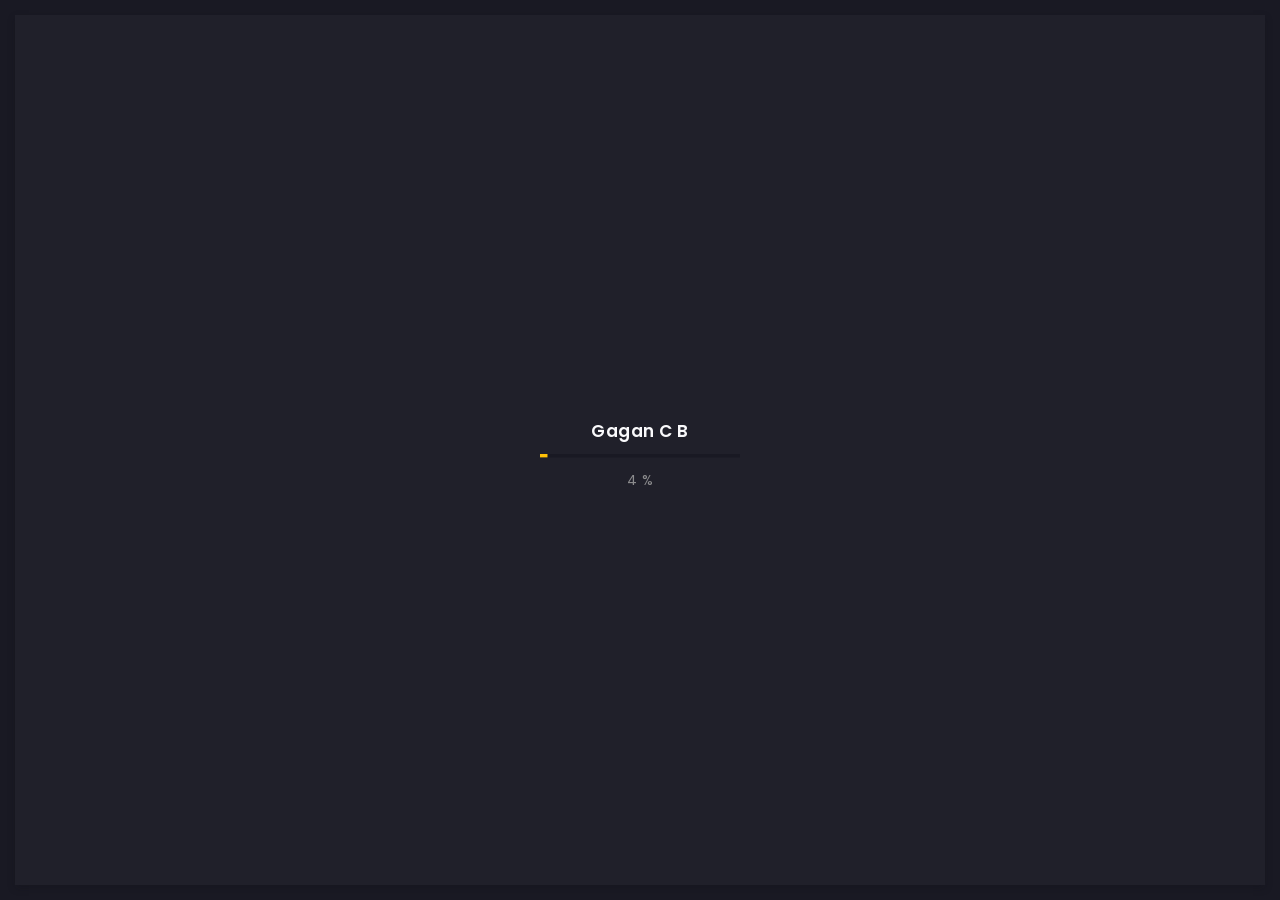
==== commit 2167eb7e: "Update index.html" ====
--- a/index.html
+++ b/index.html
@@ -74,7 +74,7 @@
               <!-- name -->
               <h5 class="art-name mb-10">Gagan C B</h5>
               <!-- post -->
-              <div class="art-sm-text">Front-end Deweloper <br>Ui/UX Designer, </div>
+              <div class="art-sm-text">Front-end Developer <br>Java Full Stack Developer,<br>Back-End Developer </div>
             </div>
             <!-- info bar header end -->
 
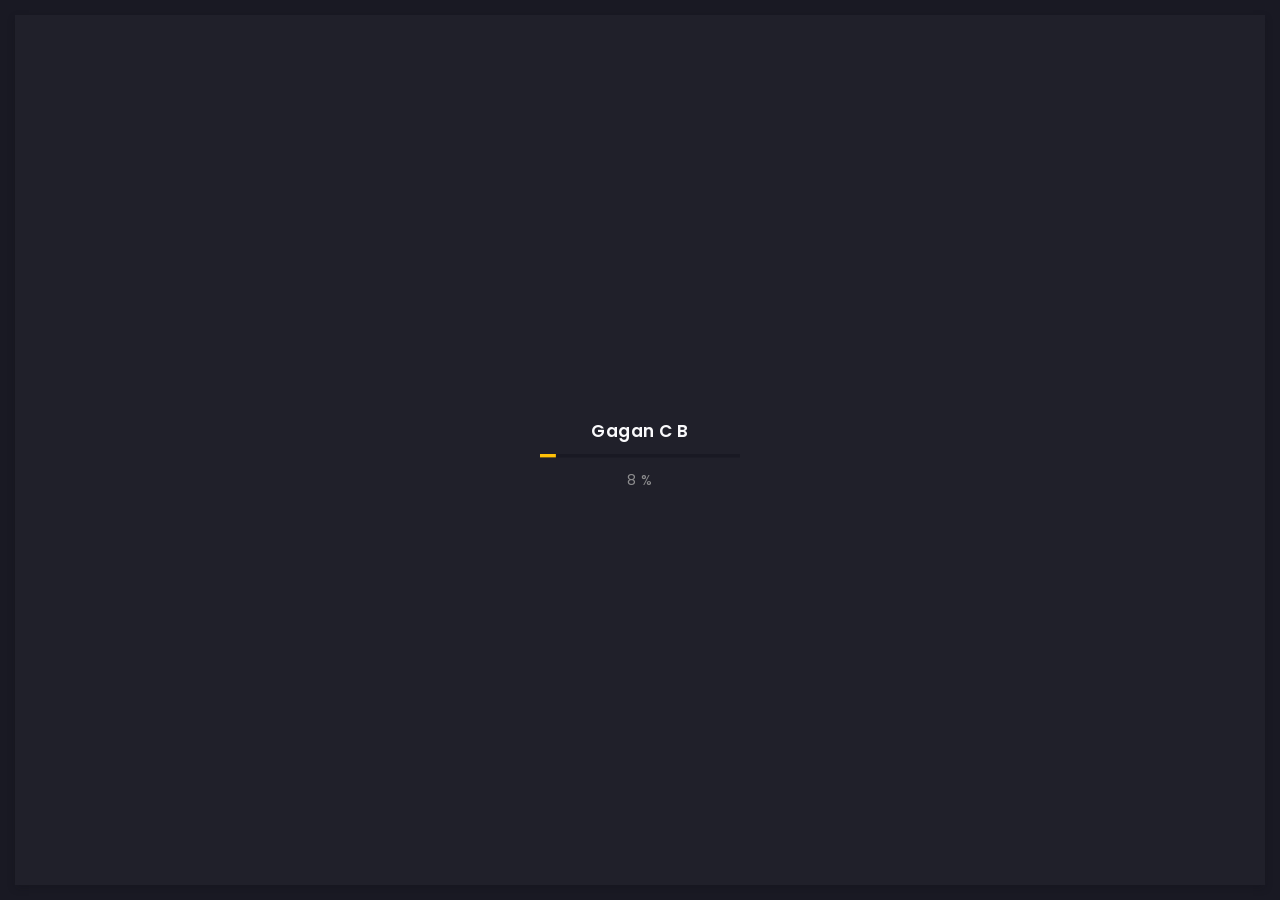
==== commit 90282429: "Update index.html" ====
--- a/index.html
+++ b/index.html
@@ -74,7 +74,7 @@
               <!-- name -->
               <h5 class="art-name mb-10">Gagan C B</h5>
               <!-- post -->
-              <div class="art-sm-text">Front-end Developer <br>Java Full Stack Developer,<br>Back-End Developer </div>
+              <div class="art-sm-text">Front-End Developer <br>Java Full Stack Developer<br>Back-End Developer </div>
             </div>
             <!-- info bar header end -->
 
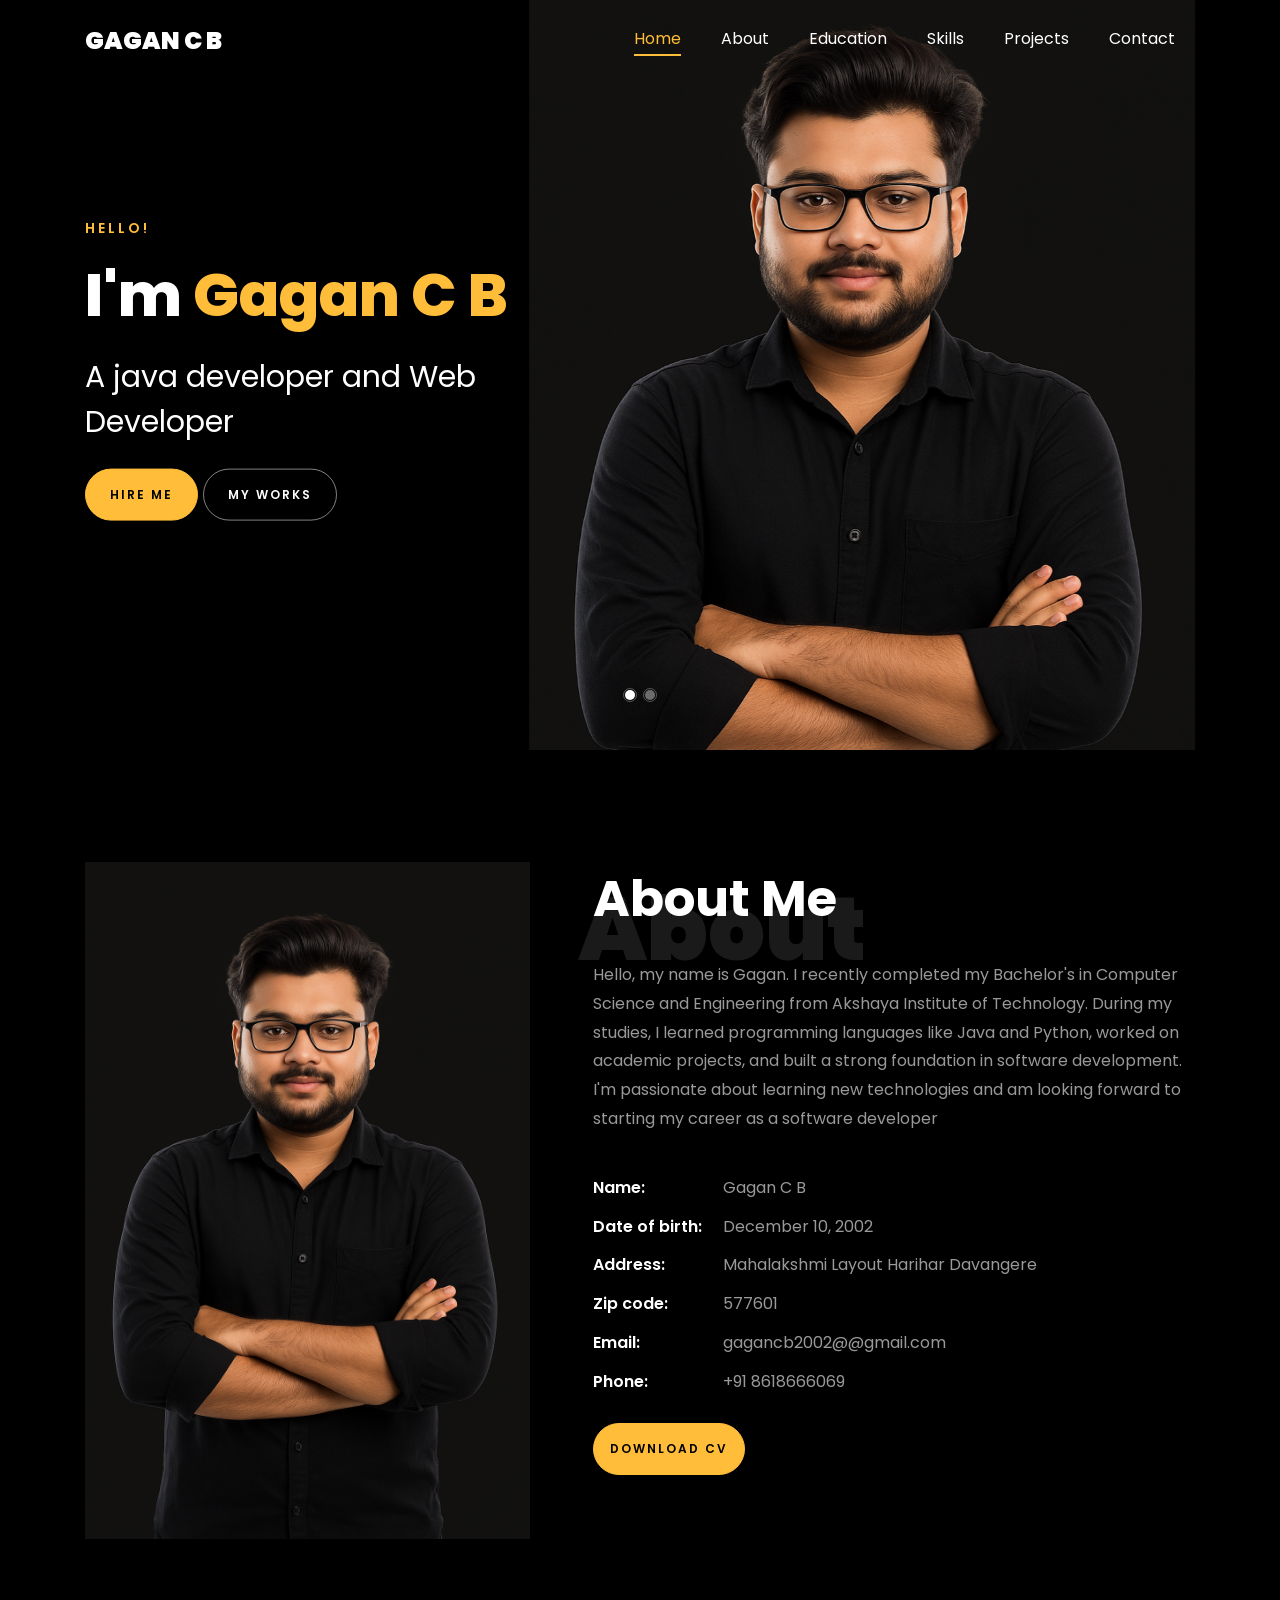
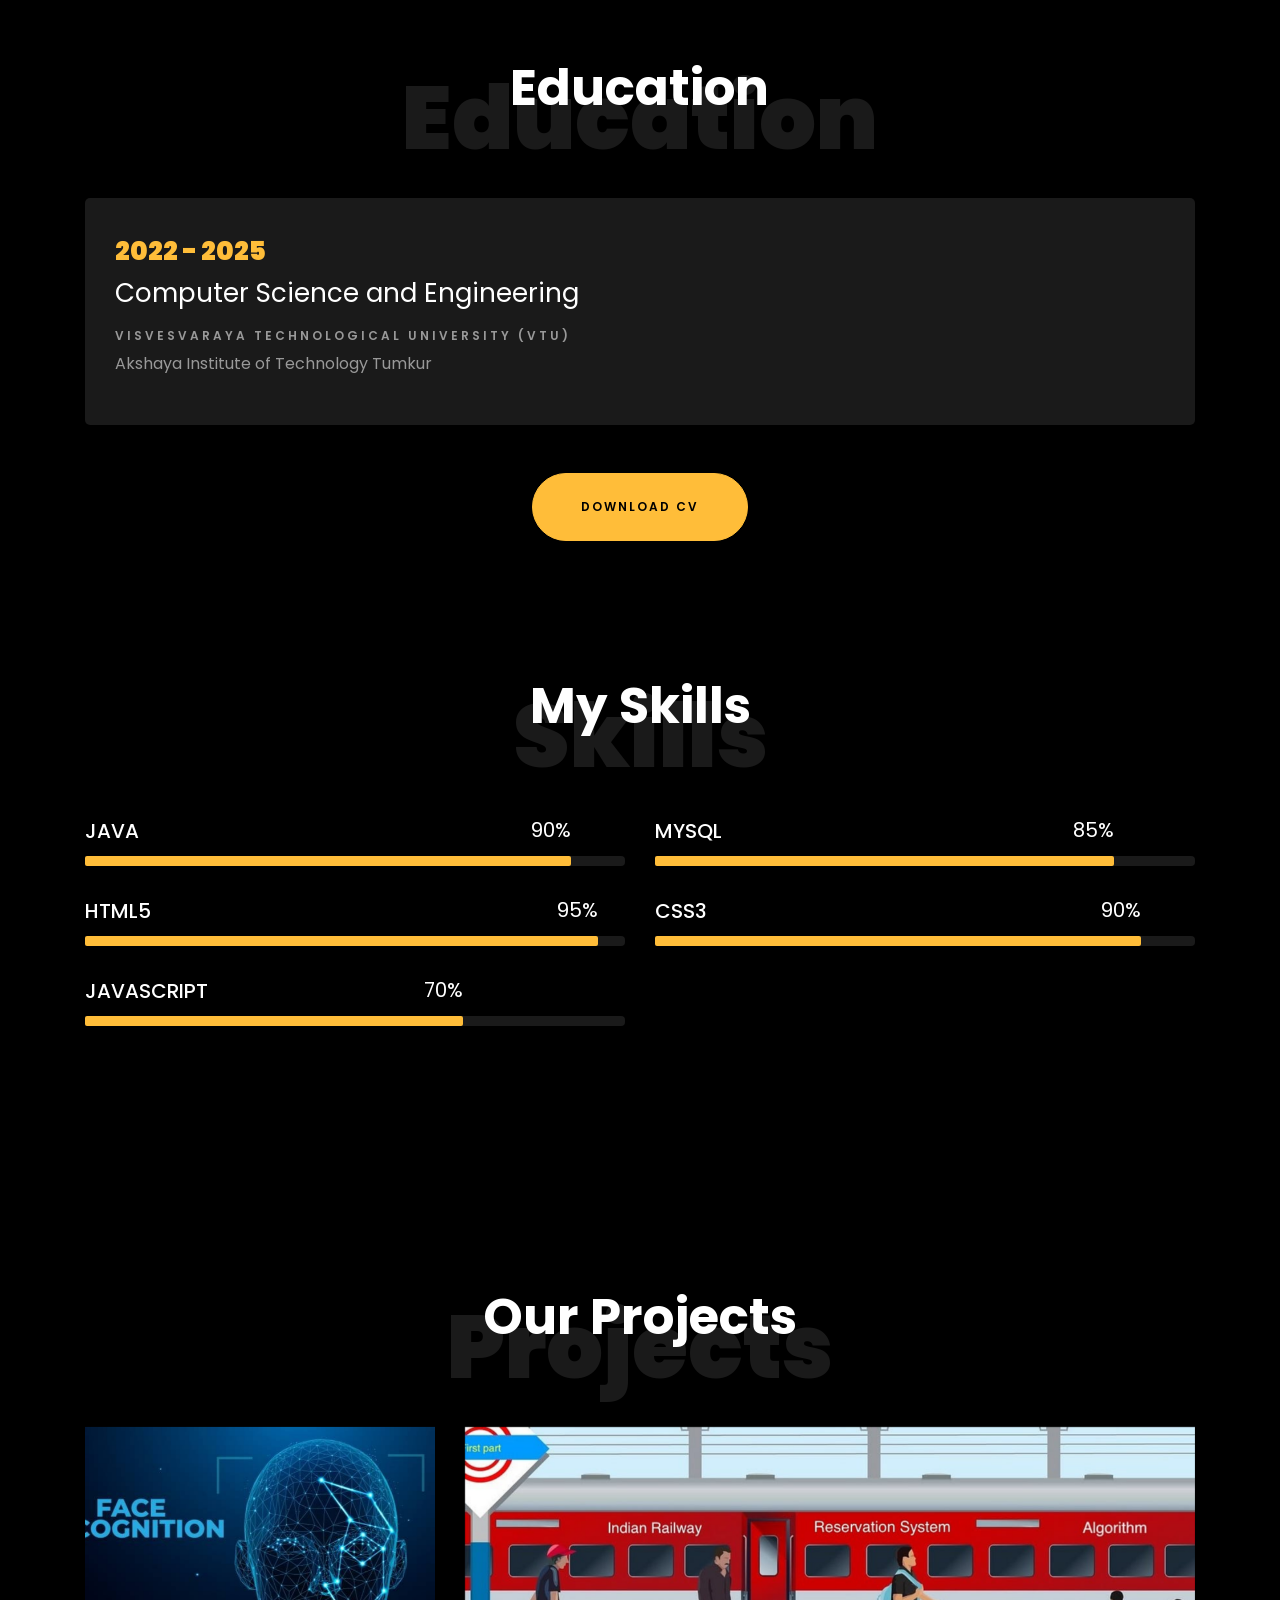
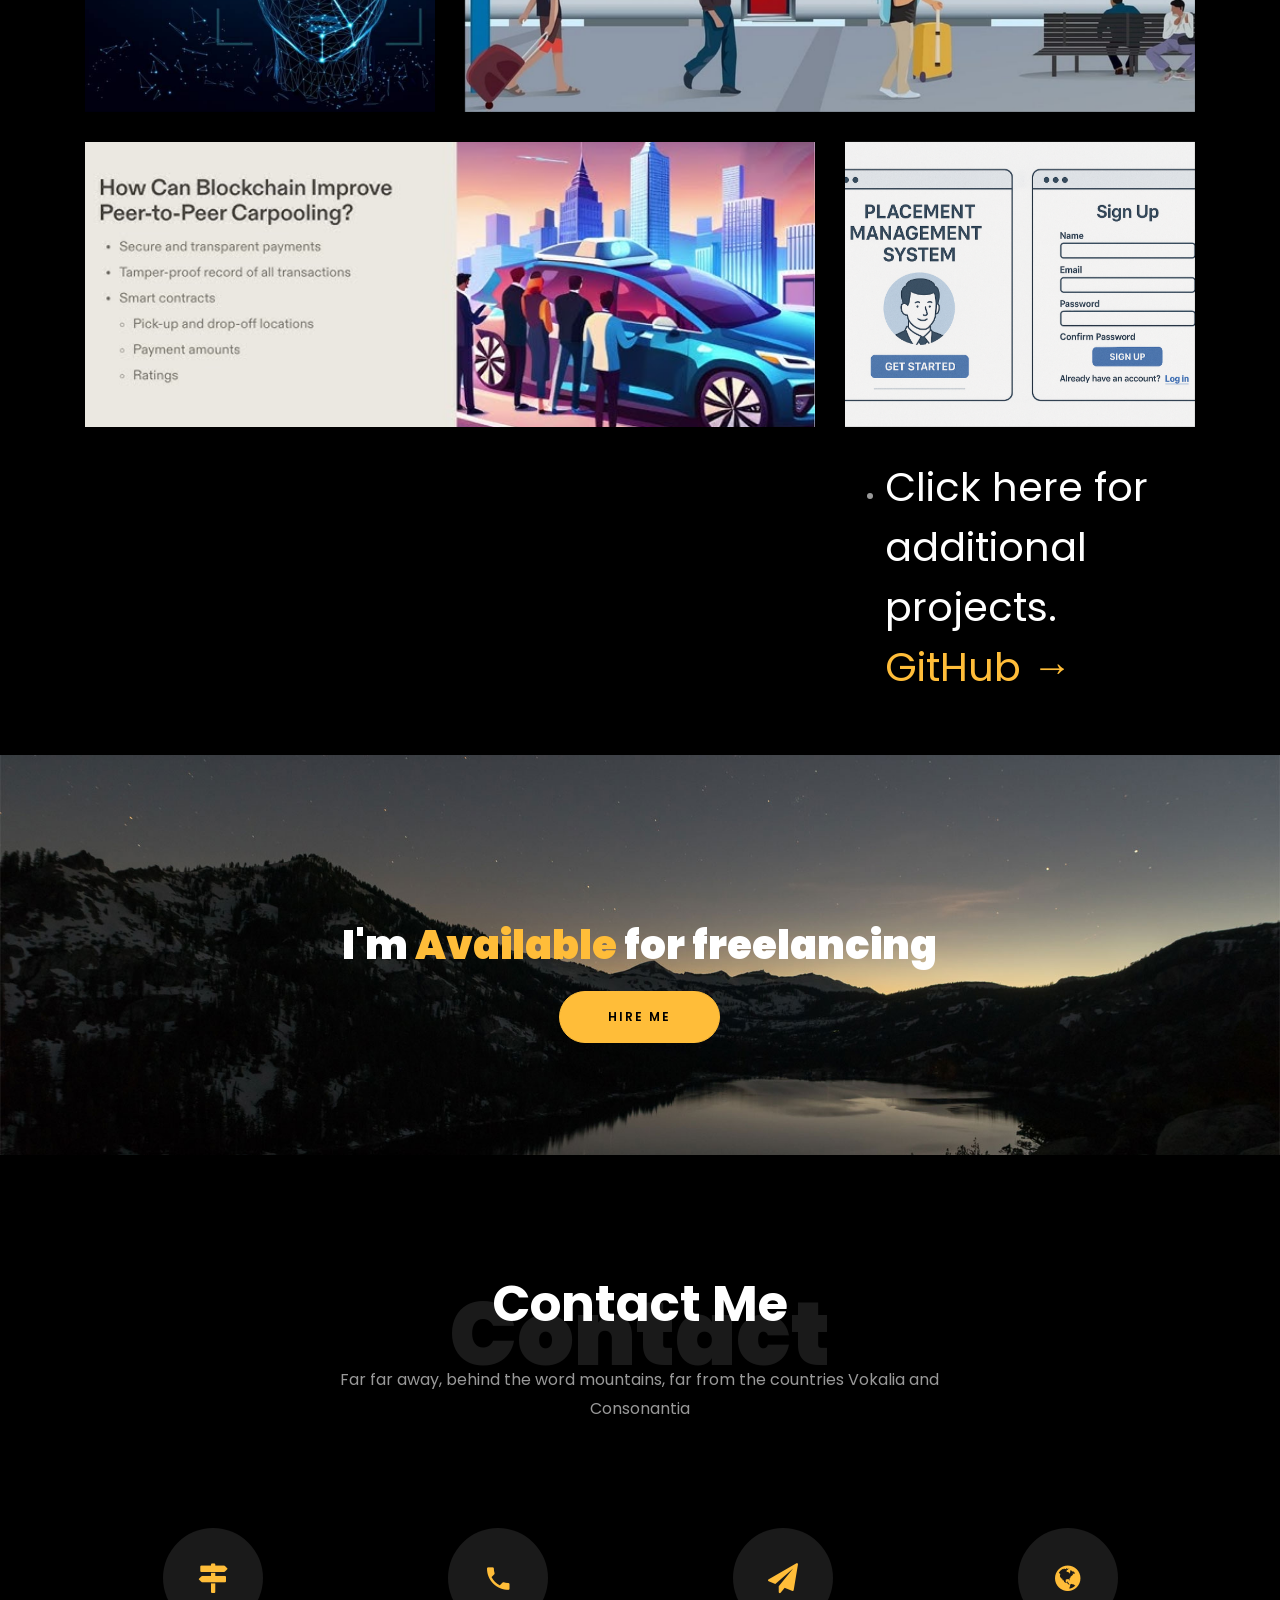
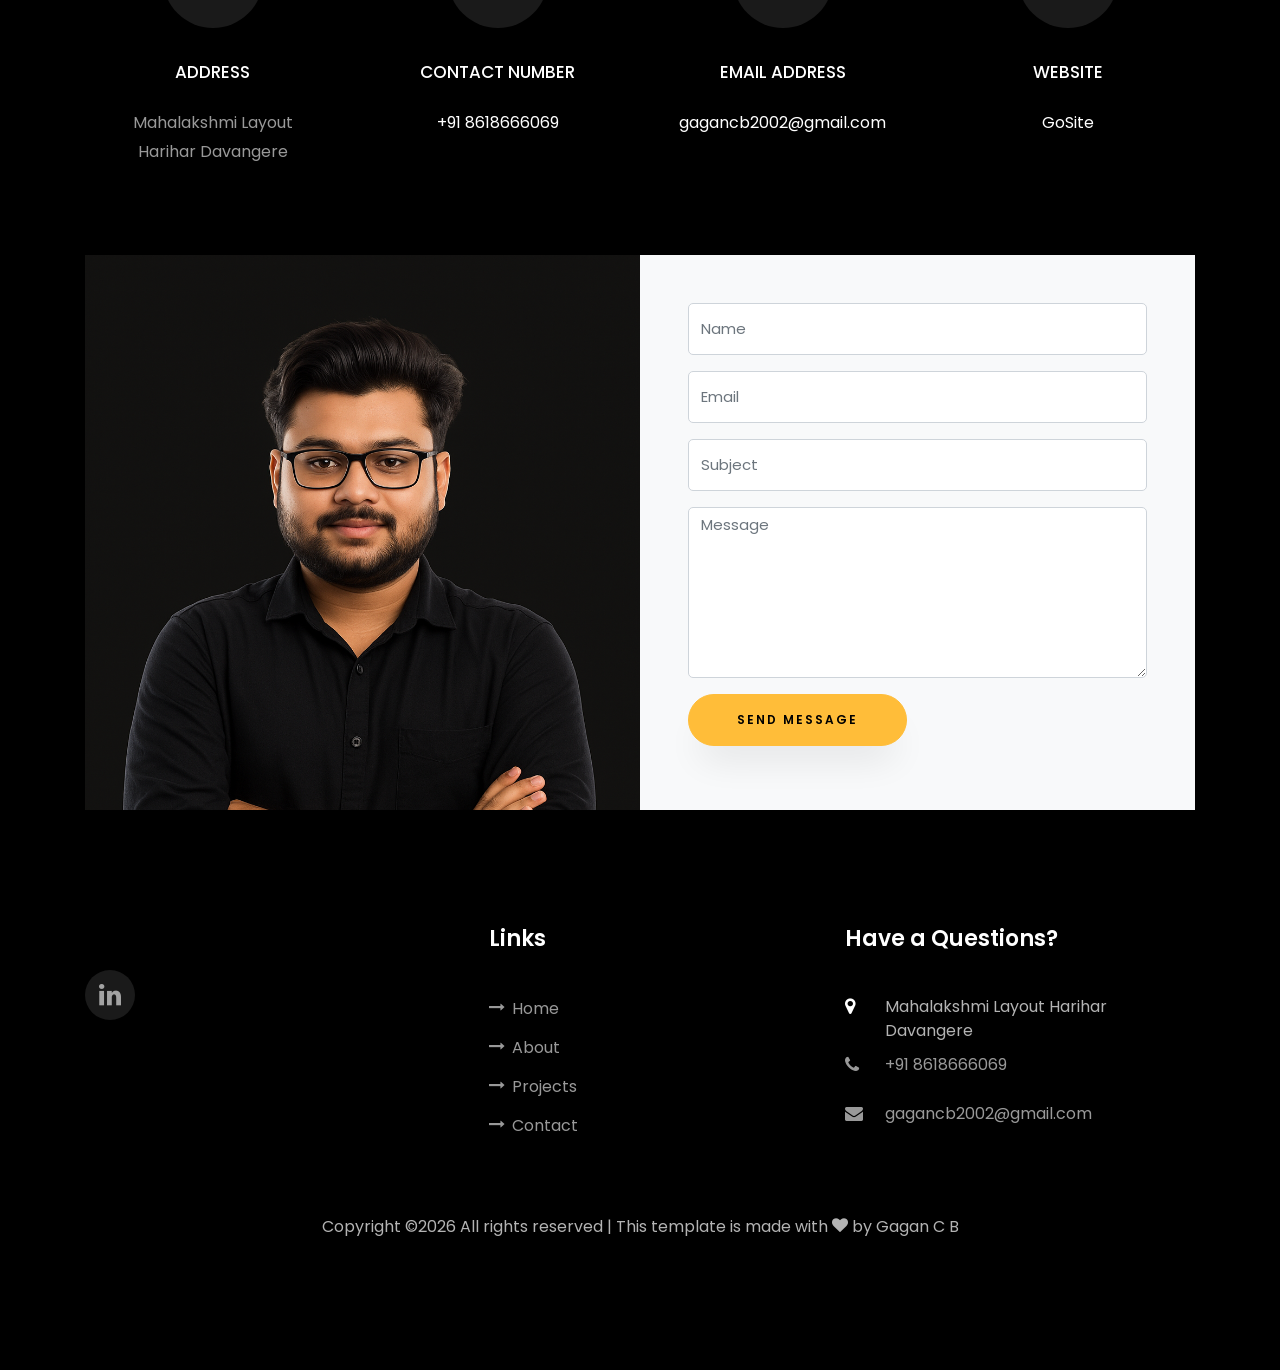
==== commit 33d51c97: "Add files via upload" ====
--- a/index.html
+++ b/index.html
@@ -1,1869 +1,503 @@
-<!doctype html>
-<html lang="zxx">
-
-
-<!-- Mirrored from miller.bslthemes.com/arter-demo/onepage.html by HTTrack Website Copier/3.x [XR&CO'2014], Sun, 16 Feb 2025 05:46:51 GMT -->
-<head>
-  <!-- Required meta tags -->
-  <meta charset="utf-8">
-  <meta name="viewport" content="width=device-width, initial-scale=1, shrink-to-fit=no">
-  <!-- color of address bar in mobile browser -->
-  <meta name="theme-color" content="#2B2B35">
-  <!-- favicon  -->
-  <link rel="shortcut icon" href="img/thumbnail.ico" type="image/x-icon">
-  <!-- bootstrap css -->
-  <link rel="stylesheet" href="css/plugins/bootstrap.min.css">
-  <!-- font awesome css -->
-  <link rel="stylesheet" href="css/plugins/font-awesome.min.css">
-  <!-- swiper css -->
-  <link rel="stylesheet" href="css/plugins/swiper.min.css">
-  <!-- fancybox css -->
-  <link rel="stylesheet" href="css/plugins/fancybox.min.css">
-  <!-- main css -->
-  <link rel="stylesheet" href="css/style.css">
-
-  <title>Gagan C B</title>
-</head>
-
-<body>
-
-  <!-- app -->
-  <div class="art-app art-app-onepage">
-
-    <!-- mobile top bar -->
-    <div class="art-mobile-top-bar"></div>
-
-    <!-- app wrapper -->
-    <div class="art-app-wrapper">
-
-      <!-- app container end -->
-      <div class="art-app-container">
-
-        <!-- info bar -->
-        <div class="art-info-bar">
-
-          <!-- menu bar frame -->
-          <div class="art-info-bar-frame">
-
-            <!-- info bar header -->
-            <div class="art-info-bar-header">
-              <!-- info bar button -->
-              <div class="art-info-bar-btn">
-                <!-- icon -->
-                <i class="fas fa-ellipsis-v"></i>
+<!DOCTYPE html>
+<html lang="en">
+  <head>
+    <title>Gagan C B</title>
+    <meta charset="utf-8">
+    <meta name="viewport" content="width=device-width, initial-scale=1, shrink-to-fit=no">
+    
+    <link href="https://fonts.googleapis.com/css?family=Poppins:100,200,300,400,500,600,700,800,900" rel="stylesheet">
+
+    <link rel="stylesheet" href="css/open-iconic-bootstrap.min.css">
+    <link rel="stylesheet" href="css/animate.css">
+    
+    <link rel="stylesheet" href="css/owl.carousel.min.css">
+    <link rel="stylesheet" href="css/owl.theme.default.min.css">
+    <link rel="stylesheet" href="css/magnific-popup.css">
+
+    <link rel="stylesheet" href="css/aos.css">
+
+    <link rel="stylesheet" href="css/ionicons.min.css">
+    
+    <link rel="stylesheet" href="css/flaticon.css">
+    <link rel="stylesheet" href="css/icomoon.css">
+    <link rel="stylesheet" href="css/style.css">
+  </head>
+  <body data-spy="scroll" data-target=".site-navbar-target" data-offset="300">
+	  
+	  
+    <nav class="navbar navbar-expand-lg navbar-dark ftco_navbar ftco-navbar-light site-navbar-target" id="ftco-navbar">
+	    <div class="container">
+	      <a class="navbar-brand" href="index.html">Gagan C B</a>
+	      <button class="navbar-toggler js-fh5co-nav-toggle fh5co-nav-toggle" type="button" data-toggle="collapse" data-target="#ftco-nav" aria-controls="ftco-nav" aria-expanded="false" aria-label="Toggle navigation">
+	        <span class="oi oi-menu"></span> Menu
+	      </button>
+
+	      <div class="collapse navbar-collapse" id="ftco-nav">
+	        <ul class="navbar-nav nav ml-auto">
+	          <li class="nav-item"><a href="#home-section" class="nav-link"><span>Home</span></a></li>
+	          <li class="nav-item"><a href="#about-section" class="nav-link"><span>About</span></a></li>
+	          <li class="nav-item"><a href="#education-section" class="nav-link"><span>Education</span></a></li>
+	          <li class="nav-item"><a href="#skills-section" class="nav-link"><span>Skills</span></a></li>
+	          <li class="nav-item"><a href="#projects-section" class="nav-link"><span>Projects</span></a></li>
+	          <li class="nav-item"><a href="#contact-section" class="nav-link"><span>Contact</span></a></li>
+	        </ul>
+	      </div>
+	    </div>
+	  </nav>
+	  <section id="home-section" class="hero">
+		  <div class="home-slider  owl-carousel">
+	      <div class="slider-item ">
+	      	<div class="overlay"></div>
+	        <div class="container">
+	          <div class="row d-md-flex no-gutters slider-text align-items-end justify-content-end" data-scrollax-parent="true">
+	          	<div class="one-third js-fullheight order-md-last img" style="background-image:url(images/pic1.png);">
+	          		<div class="overlay"></div>
+	          	</div>
+		          <div class="one-forth d-flex  align-items-center ftco-animate" data-scrollax=" properties: { translateY: '70%' }">
+		          	<div class="text">
+		          		<span class="subheading">Hello!</span>
+			            <h1 class="mb-4 mt-3">I'm <span>Gagan C B</span></h1>
+			            <h2 class="mb-4">A java developer and  Web Developer</h2>
+			            <p><a href="#" class="btn btn-primary py-3 px-4">Hire me</a> <a href="#about" class="btn btn-white btn-outline-white py-3 px-4">My works</a></p>
+		            </div>
+		          </div>
+	        	</div>
+	        </div>
+	      </div>
+
+	      <div class="slider-item">
+	      	<div class="overlay"></div>
+	        <div class="container">
+	          <div class="row d-flex no-gutters slider-text align-items-end justify-content-end" data-scrollax-parent="true">
+	          	<div class="one-third js-fullheight order-md-last img" style="background-image:url(images/pic1.png);">
+	          		<div class="overlay"></div>
+	          	</div>
+		          <div class="one-forth d-flex align-items-center ftco-animate" data-scrollax=" properties: { translateY: '70%' }">
+		          	<div class="text">
+		          		<span class="subheading">Hello!</span>
+			            <h1 class="mb-4 mt-3">I'm a <span> java developer and  Web Developer</span> based in Davanagere, KA </h1>
+			            <p><a href="#" class="btn btn-primary py-3 px-4">Hire me</a> <a href="#about" class="btn btn-white btn-outline-white py-3 px-4">My works</a></p>
+		            </div>
+		          </div>
+	        	</div>
+	        </div>
+	      </div>
+	    </div>
+    </section>
+
+    <section class="ftco-about img ftco-section ftco-no-pb" id="about-section">
+    	<div class="container">
+    		<div class="row d-flex">
+    			<div class="col-md-6 col-lg-5 d-flex">
+    				<div class="img-about img d-flex align-items-stretch">
+    					<div class="overlay"></div>
+	    				<div class="img d-flex align-self-stretch align-items-center" style="background-image:url(images/pic1.png);">
+	    				</div>
+    				</div>
+    			</div>
+    			<div class="col-md-6 col-lg-7 pl-lg-5 pb-5">
+    				<div class="row justify-content-start pb-3">
+		          <div class="col-md-12 heading-section ftco-animate">
+		          	<h1 class="big">About</h1>
+		            <h2 class="mb-4">About Me</h2>
+		            <p>Hello, my name is Gagan. I recently completed my Bachelor's in Computer Science and Engineering from Akshaya Institute of Technology.
+						 During my studies, I learned programming languages like Java and Python, worked on academic projects, and built a strong foundation in software development.
+						 I'm passionate about learning new technologies and am looking forward to starting my career as a software developer</p>
+		            <ul class="about-info mt-4 px-md-0 px-2">
+		            	<li class="d-flex"><span>Name:</span> <span>Gagan C B</span></li>
+		            	<li class="d-flex"><span>Date of birth:</span> <span>December 10, 2002</span></li>
+		            	<li class="d-flex"><span>Address:</span> <span>Mahalakshmi Layout Harihar Davangere</span></li>
+		            	<li class="d-flex"><span>Zip code:</span> <span>577601</span></li>
+		            	<li class="d-flex"><span>Email:</span> <span>gagancb2002@@gmail.com</span></li>
+		            	<li class="d-flex"><span>Phone: </span> <span>+91 8618666069</span></li>
+		            </ul>
+		          </div>
+		        </div>
+                <p><a href="Gagan C B.pdf" class="btn btn-primary py-3 px-3">Download CV</a></p>
               </div>
-              <!-- info bar button end -->
+	          </div>
+	        </div>
+        </div>
+    	</div>
+    </section>
+
+    <section class="ftco-section ftco-no-pb" id="education-section">
+    	<div class="container">
+    		<div class="row justify-content-center pb-5">
+          <div class="col-md-10 heading-section text-center ftco-animate">
+          	<h1 class="big big-2">Education</h1>
+            <h2 class="mb-4">Education</h2>
+            <p> </p>
+          </div>
+        </div>
+    		
+    				<div class="education-wrap ftco-animate">
+    					<span class="date">2022 - 2025 </span>
+    					<h2>Computer Science and Engineering</h2>
+    					<span class="position">Visvesvaraya Technological University (VTU) </span>
+						<p>Akshaya Institute of Technology Tumkur <br>
+    					
+    				</div>
+    			</div>
+
+    			
+    				
+    		<div class="row justify-content-center mt-5">
+    			<div class="col-md-6 text-center ftco-animate">
+    				<p><a href="Gagan C B.pdf" class="btn btn-primary py-4 px-5">Download CV</a></p>
+    			</div>
+    		</div>
+    	</div>
+    </section>
+
+
+		
+		<section class="ftco-section" id="skills-section">
+			<div class="container">
+				<div class="row justify-content-center pb-5">
+          <div class="col-md-12 heading-section text-center ftco-animate">
+          	<h1 class="big big-2">Skills</h1>
+            <h2 class="mb-4">My Skills</h2>
+            
+          </div>
+        </div>
+				<div class="row">
+					<div class="col-md-6 animate-box">
+						<div class="progress-wrap ftco-animate">
+							<h3>JAVA </h3>
+							<div class="progress">
+							 	<div class="progress-bar color-1" role="progressbar" aria-valuenow="90"
+							  	aria-valuemin="0" aria-valuemax="100" style="width:90%">
+							    <span>90%</span>
+							  	</div>
+							</div>
+						</div>
+					</div>
+					<div class="col-md-6 animate-box">
+						<div class="progress-wrap ftco-animate">
+							<h3>MYSQL</h3>
+							<div class="progress">
+							 	<div class="progress-bar color-2" role="progressbar" aria-valuenow="85"
+							  	aria-valuemin="0" aria-valuemax="100" style="width:85%">
+							    <span>85%</span>
+							  	</div>
+							</div>
+						</div>
+					</div>
+					<div class="col-md-6 animate-box">
+						<div class="progress-wrap ftco-animate">
+							<h3>HTML5</h3>
+							<div class="progress">
+							 	<div class="progress-bar color-3" role="progressbar" aria-valuenow="95"
+							  	aria-valuemin="0" aria-valuemax="100" style="width:95%">
+							    <span>95%</span>
+							  	</div>
+							</div>
+						</div>
+					</div>
+					<div class="col-md-6 animate-box">
+						<div class="progress-wrap ftco-animate">
+							<h3>CSS3</h3>
+							<div class="progress">
+							 	<div class="progress-bar color-4" role="progressbar" aria-valuenow="90"
+							  	aria-valuemin="0" aria-valuemax="100" style="width:90%">
+							    <span>90%</span>
+							  	</div>
+							</div>
+						</div>
+					</div>
+					<div class="col-md-6 animate-box">
+						<div class="progress-wrap ftco-animate">
+							<h3>JAVASCRIPT</h3>
+							<div class="progress">
+							 	<div class="progress-bar color-5" role="progressbar" aria-valuenow="70"
+							  	aria-valuemin="0" aria-valuemax="100" style="width:70%">
+							    <span>70%</span>
+							  	</div>
+							</div>
+						</div>
+					</div>
+					
+							</div>
+						</div>
+					</div>
+				</div>
+			</div>
+		</section>
+ 
+
+    <section class="ftco-section ftco-project" id="projects-section">
+    	<div class="container">
+    		<div class="row justify-content-center pb-5">
+          <div class="col-md-12 heading-section text-center ftco-animate">
+          	<h1 class="big big-2">Projects</h1>
+            <h2 class="mb-4">Our Projects</h2>
+            <p></p>
+          </div>
+        </div>
+    		<div class="row">
+    			<div class="col-md-4">
+    				<div class="project img ftco-animate d-flex justify-content-center align-items-center" style="background-image: url(images/face.png);">
+    					<div class="overlay"></div>
+	    				<div class="text text-center p-4">
+	    					<h3><a href="https://github.com/GaganCB2002/Face-Recognition-System">Face Recognition System </a></h3>
+							<p> To view a code, click on the words mentioned above</p>
+	    					
+	    				</div>
+    				</div>
+  				</div>
+  				<div class="col-md-8">
+    				<div class="project img ftco-animate d-flex justify-content-center align-items-center" style="background-image: url(images/railway.png);">
+    					<div class="overlay"></div>
+	    				<div class="text text-center p-4">
+	    					<h3><a href="https://github.com/GaganCB2002/railway-reservation-System-Using-DMBS">RailwayReservation System Using </a></h3>
+	    					<p> To view a code, click on the words mentioned above</p>
+	    				</div>
+    				</div>
+  				</div>
+
+    			<div class="col-md-8">
+    				<div class="project img ftco-animate d-flex justify-content-center align-items-center" style="background-image: url(images/car.png);">
+    					<div class="overlay"></div>
+	    				<div class="text text-center p-4">
+	    					<h3><a href="https://github.com/GaganCB2002/peer-to-peer-carpooling">peer-to-peer-carpooling</a></h3>
+	    					<p> To view a code, click on the words mentioned above</p>
+	    				</div>
+    				</div>
+
+    				
+    			
+    			</div>
+    			<div class="col-md-4">
+    				<div class="row">
+    					<div class="col-md-12">
+		    				<div class="project img ftco-animate d-flex justify-content-center align-items-center" style="background-image: url(images/studneta.png);">
+		    					<div class="overlay"></div>
+			    				<div class="text text-center p-4">
+			    					<h3><a href="https://github.com/GaganCB2002/student-palace-system-using-a-java-">Student Placement Management System </a></h3>
+			    					<p> To view a code, click on the words mentioned above</p>
+			    				</div>
+		    				</div>
+	    				   </ul>
+							<ul class="project-links">
+								<li>
+									<h1>Click here for additional projects.<a href="https://github.com/GaganCB2002?tab=repositories"
+
+										target="_blank" rel="noreferrer" class="hover-effect">  GitHub →</a></h1>
+								</li>
+							</ul>
+	    				</div>
+    				</div>
+    			</div>
+    		</div>
+    	</div>
+    </section>
+
+
+    
+   
+     
+    <section class="ftco-section ftco-hireme img margin-top" style="background-image: url(images/bg_1.jpg)">
+			<div class="container">
+				<div class="row justify-content-center">
+					<div class="col-md-7 ftco-animate text-center">
+						<h2>I'm <span>Available</span> for freelancing</h2>
+						<p></p>
+						<p class="mb-0"><a href="about" class="btn btn-primary py-3 px-5">Hire me</a></p>
+					</div>
+				</div>
+			</div>
+		</section>
+
+    <section class="ftco-section contact-section ftco-no-pb" id="contact-section">
+      <div class="container">
+      	<div class="row justify-content-center mb-5 pb-3">
+          <div class="col-md-7 heading-section text-center ftco-animate">
+            <h1 class="big big-2">Contact</h1>
+            <h2 class="mb-4">Contact Me</h2>
+            <p>Far far away, behind the word mountains, far from the countries Vokalia and Consonantia</p>
+          </div>
+        </div>
+
+        <div class="row d-flex contact-info mb-5">
+          <div class="col-md-6 col-lg-3 d-flex ftco-animate">
+          	<div class="align-self-stretch box p-4 text-center">
+          		<div class="icon d-flex align-items-center justify-content-center">
+          			<span class="icon-map-signs"></span>
+          		</div>
+          		<h3 class="mb-4">Address</h3>
+	            <p>Mahalakshmi Layout Harihar Davangere</p>
+	          </div>
+          </div>
+          <div class="col-md-6 col-lg-3 d-flex ftco-animate">
+          	<div class="align-self-stretch box p-4 text-center">
+          		<div class="icon d-flex align-items-center justify-content-center">
+          			<span class="icon-phone2"></span>
+          		</div>
+          		<h3 class="mb-4">Contact Number</h3>
+	            <p><a href="tel://1234567920">+91 8618666069</a></p>
+	          </div>
+          </div>
+          <div class="col-md-6 col-lg-3 d-flex ftco-animate">
+          	<div class="align-self-stretch box p-4 text-center">
+          		<div class="icon d-flex align-items-center justify-content-center">
+          			<span class="icon-paper-plane"></span>
+          		</div>
+          		<h3 class="mb-4">Email Address</h3>
+	            <p><a href="mailto:info@yoursite.com">gagancb2002@gmail.com</a></p>
+	          </div>
+          </div>
+          <div class="col-md-6 col-lg-3 d-flex ftco-animate">
+          	<div class="align-self-stretch box p-4 text-center">
+          		<div class="icon d-flex align-items-center justify-content-center">
+          			<span class="icon-globe"></span>
+          		</div>
+          		<h3 class="mb-4">Website</h3>
+	            <p><a href="https://gagancb2002.github.io/GaganCBDigitalPortfolio/">GoSite</a></p>
+	          </div>
+          </div>
+        </div>
+
+        <div class="row no-gutters block-9">
+		  
+          <div class="col-md-6 order-md-last d-flex">
+  <form name="submit-to-google-sheet" class="bg-light p-4 p-md-5 contact-form">
+    <div class="form-group">
+      <input type="text" name="name" class="form-control" placeholder="Name" required>
+    </div>
+    <div class="form-group">
+      <input type="email" name="email" class="form-control" placeholder="Email" required>
+    </div>
+    <div class="form-group">
+      <input type="text" name="subject" class="form-control" placeholder="Subject">
+    </div>
+    <div class="form-group">
+      <textarea name="message" cols="30" rows="7" class="form-control" placeholder="Message" required></textarea>
+    </div>
+    <div class="form-group">
+      <input type="submit" value="Send Message" class="btn btn-primary py-3 px-5">
+    </div>
+  </form>
+</div>
+
+
+          <div class="col-md-6 d-flex">
+          	<div class="img" style="background-image: url(images/pic1.png);"></div>
+          </div>
+        </div>
+      </div>
+    </section>
+		
+
+    <footer class="ftco-footer ftco-section">
+      <div class="container">
+        <div class="row mb-5">
+          <div class="col-md">
+            <div class="ftco-footer-widget mb-4">
+             
+               <ul class="ftco-footer-social list-unstyled float-md-left float-lft mt-5">
+  <li class="ftco-animate">
+    <a href="https://www.linkedin.com/in/gagancb/" target="_blank">
+      <span class="icon-linkedin"></span>
+    </a>
+  </li>
+  <li class="ftco-animate">
+    <a href="https://github.com/GaganCB2002" target="_blank">
+      <span class="icon-github"></span>
+    </a>
+  </li>
+  <li class="ftco-animate">
+    <a href="https://x.com/GaganGagan14866" target="_blank">
+      <span class="icon-twitter"></span>
+    </a>
+  </li>
+  <li class="ftco-animate">
+    <a href="https://www.hackerrank.com/profile/gagancb2002" target="_blank">
+      <span class="icon-hackerrank"></span>
+    </a>
+  </li>
+  
+</ul>
             </div>
-            <!-- info bar header end -->
-
-            <!-- info bar header -->
-            <div class="art-header">
-              <!-- avatar -->
-              <div class="art-avatar">
-                <a data-fancybox="avatar" data-no-swup href="img/Gagan C B img.jpg" class="art-avatar-curtain">
-                  <img src="img/Gagan C B img.jpg" alt="avatar">
-                  <i class="fas fa-expand"></i>
-                </a>
-                <!-- available -->
-                <div class="art-lamp-light">
-                  <!-- add class 'art-not-available' if not available-->
-                  <div class="art-available-lamp"></div>
-                </div>
-              </div>
-              <!-- avatar end -->
-              <!-- name -->
-              <h5 class="art-name mb-10">Gagan C B</h5>
-              <!-- post -->
-              <div class="art-sm-text">Front-End Developer <br>Java Full Stack Developer<br>Back-End Developer </div>
+          </div>
+          <div class="col-md">
+            <div class="ftco-footer-widget mb-4 ml-md-4">
+              <h2 class="ftco-heading-2">Links</h2>
+              <ul class="list-unstyled">
+                <li><a href="#"><span class="icon-long-arrow-right mr-2"></span>Home</a></li>
+                <li><a href="#"><span class="icon-long-arrow-right mr-2"></span>About</a></li>
+                <li><a href="#"><span class="icon-long-arrow-right mr-2"></span>Projects</a></li>
+                <li><a href="#"><span class="icon-long-arrow-right mr-2"></span>Contact</a></li>
+              </ul>
             </div>
-            <!-- info bar header end -->
-
-            <!-- scroll frame -->
-            <div id="scrollbar2" class="art-scroll-frame">
-
-              <!-- info bar about -->
-              <div class="art-table p-15-15">
-                <!-- about text -->
-                <ul>
-                  <!-- country -->
-                  <li>
-                    <h6>Residence:</h6><span>India</span>
-                  </li>
-                  <!-- city -->
-                  <li>
-                    <h6>City:</h6><span>Davangere</span>
-                  </li>
-                  <!-- age -->
-                  <li>
-                    <h6>Age:</h6><span>23</span>
-                  </li>
-                </ul>
-              </div>
-              <!-- info bar about end -->
-
-              <!-- divider -->
-              <div class="art-ls-divider"></div>
-
-              <!-- language skills -->
-              <div class="art-lang-skills p-30-15">
-
-                <!-- skill -->
-                <div class="art-lang-skills-item">
-                  <div id="circleprog1" class="art-cirkle-progress"></div>
-                  <!-- title -->
-                  <h6>Kannada</h6>
-                </div>
-                <!-- skill end -->
-
-                <!-- skill -->
-                <div class="art-lang-skills-item">
-                  <div id="circleprog2" class="art-cirkle-progress"></div>
-                  <!-- title -->
-                  <h6>English</h6>
-                </div>
-                <!-- skill end -->
-
-                <!-- skill -->
-                <div class="art-lang-skills-item">
-                  <div id="circleprog3" class="art-cirkle-progress"></div>
-                  <!-- title -->
-                  <h6>Hindi</h6>
-                </div>
-                <!-- skill end -->
-
-              </div>
-              <!-- language skills end -->
-
-              <!-- divider -->
-              <div class="art-ls-divider"></div>
-
-              <!-- hard skills -->
-              <div class="art-hard-skills p-30-15">
-
-                <!-- skill -->
-                <div class="art-hard-skills-item">
-                  <div class="art-skill-heading">
-                    <!-- title -->
-                    <h6>html</h6>
-                  </div>
-                  <!-- progressbar frame -->
-                  <div class="art-line-progress">
-                    <!-- progressbar -->
-                    <div id="lineprog1"></div>
-                  </div>
-                  <!-- progressbar frame end -->
-                </div>
-                <!-- skill end -->
-
-                <!-- skill -->
-                <div class="art-hard-skills-item">
-                  <div class="art-skill-heading">
-                    <!-- title -->
-                    <h6>CSS</h6>
-                  </div>
-                  <!-- progressbar frame -->
-                  <div class="art-line-progress">
-                    <!-- progressbar -->
-                    <div id="lineprog2"></div>
-                  </div>
-                  <!-- progressbar frame end -->
-                </div>
-                <!-- skill end -->
-
-                <!-- skill -->
-                <div class="art-hard-skills-item">
-                  <div class="art-skill-heading">
-                    <!-- title -->
-                    <h6>Js</h6>
-                  </div>
-                  <!-- progressbar frame -->
-                  <div class="art-line-progress">
-                    <!-- progressbar -->
-                    <div id="lineprog3"></div>
-                  </div>
-                  <!-- progressbar frame end -->
-                </div>
-                <!-- skill end -->
-
-                <!-- skill -->
-                <div class="art-hard-skills-item">
-                  <div class="art-skill-heading">
-                    <!-- title -->
-                    <h6>MYsql</h6>
-                  </div>
-                  <!-- progressbar frame -->
-                  <div class="art-line-progress">
-                    <!-- progressbar -->
-                    <div id="lineprog4"></div>
-                  </div>
-                  <!-- progressbar frame end -->
-                </div>
-                <!-- skill end -->
-
-                <!-- skill -->
-                <div class="art-hard-skills-item">
-                  <div class="art-skill-heading">
-                    <!-- title -->
-                    <h6>Java</h6>
-                  </div>
-                  <!-- progressbar frame -->
-                  <div class="art-line-progress">
-                    <!-- progressbar -->
-                    <div id="lineprog5"></div>
-                  </div>
-                  <!-- progressbar frame end -->
-                </div>
-                <!-- skill end -->
-
-                <!-- skill -->
-                <div class="art-hard-skills-item">
-                  <div class="art-skill-heading">
-                    <!-- title -->
-                    <h6>Git</h6>
-                  </div>
-                  <!-- progressbar frame -->
-                  <div class="art-line-progress">
-                    <!-- progressbar -->
-                    <div id="lineprog6"></div>
-                  </div>
-                  <!-- progressbar frame end -->
-                </div>
-                <!-- skill end -->
-
-                 <!-- skill -->
-                <div class="art-hard-skills-item">
-                  <div class="art-skill-heading">
-                    <!-- title -->
-                    <h6>Github</h6>
-                  </div>
-                  <!-- progressbar frame -->
-                  <div class="art-line-progress">
-                    <!-- progressbar -->
-                    <div id="lineprog7"></div>
-                  </div>
-                  <!-- progressbar frame end -->
-                </div>
-                <!-- skill end -->
-
-              </div>
-              <!-- language skills end -->
-
-              <!-- divider -->
-              <div class="art-ls-divider"></div>
-
-              <!-- knowledge list -->
-              <ul class="art-knowledge-list p-15-0">
-                <!-- list item -->
-                <li>Bootstrap, Materialize</li>
-                <!-- list item -->
-                <li>Stylus, Sass, Less</li>
-                <!-- list item -->
-                <li>Gulp, Webpack, Grunt</li>
-                <!-- list item -->
-                <li>GIT knowledge</li>
-              </ul>
-              <!-- knowledge list end -->
-
-              <!-- divider -->
-              <div class="art-ls-divider"></div>
-
-              <!-- links frame -->
-              <div class="art-links-frame p-15-15">
-
-                <!-- download cv button -->
-                <a href="files/Gagan C B.pdf" class="art-link" download data-no-swup>Download cv <i class="fas fa-download"></i></a>
-
-              </div>
-              <!-- links frame end -->
-
+          </div>
+        
+          
+          <div class="col-md">
+            <div class="ftco-footer-widget mb-4">
+            	<h2 class="ftco-heading-2">Have a Questions?</h2>
+            	<div class="block-23 mb-3">
+	              <ul>
+	                <li><span class="icon icon-map-marker"></span><span class="text">Mahalakshmi Layout Harihar Davangere</span></li>
+	                <li><a href="#"><span class="icon icon-phone"></span><span class="text">+91 8618666069</span></a></li>
+	                <li><a href="#"><span class="icon icon-envelope"></span><span class="text">gagancb2002@gmail.com</span></a></li>
+	              </ul>
+	            </div>
             </div>
-            <!-- scroll frame end -->
-
-            <!-- sidebar social -->
-            <div class="art-ls-social">
-              <!-- social link -->
-              <a href="https://www.linkedin.com/in/gagan-c-b-354882286/" target="_blank"><i class="fab fa-linkedin-in"></i>"></i></a>
-              <!-- social link -->
-              <a href="https://github.com/GaganCB2002?tab=repositories" target="_blank"><i class="fa-brands fa-github"></i>"></i></a>
-              <!-- social link -->
-              <a href="fab fa-behance" target="_blank"><i class="fab fa-twitter"></i></a>
-            </div>
-            <!-- sidebar social end -->
-
-          </div>
-          <!-- menu bar frame end -->
-
-        </div>
-        <!-- info bar end -->
-
-        <!-- content -->
-        <div class="art-content">
-
-          <!-- curtain -->
-          <div class="art-curtain"></div>
-
-          <!-- top background -->
-          <div class="art-top-bg" style="background-image: url(img/bg.jpg)">
-            <!-- overlay -->
-            <div class="art-top-bg-overlay"></div>
-            <!-- overlay end -->
-          </div>
-          <!-- top background end -->
-
-          <!-- swup container -->
-          <div class="transition-fade" id="swup">
-
-            <!-- scroll frame -->
-            <div id="scrollbar" class="art-scroll-frame">
-
-              <!-- container -->
-              <div class="container-fluid">
-
-                <!-- row -->
-                <div class="row p-60-0 p-lg-30-0 p-md-15-0">
-                  <!-- col -->
-                  <div class="col-lg-12">
-
-                    <!-- banner -->
-                    <div class="art-a art-banner" style="background-image: url(img/bg.jpg)">
-                      <!-- banner back -->
-                      <div class="art-banner-back"></div>
-                      <!-- banner dec -->
-                      <div class="art-banner-dec"></div>
-                      <!-- banner overlay -->
-                      <div class="art-banner-overlay">
-                        <!-- main title -->
-                        <div class="art-banner-title">
-                          <!-- title -->
-                          <h1 class="mb-15">Discover my Amazing <br>Website</h1>
-                          <!-- suptitle -->
-                          <div class="art-lg-text art-code mb-25">&lt;<i>code</i>&gt; I build <span class="txt-rotate" data-period="2000"
-                              data-rotate='[ "web interfaces.", "design mocups.", "automation tools." ]'></span>&lt;/<i>code</i>&gt;</div>
-                          <div class="art-buttons-frame">
-                            <!-- button -->
-                            <a href="#." class="art-btn art-btn-md"><span>Explore now</span></a>
-                            <!-- button -->
-                            <a href="index1.html" class="art-link art-white-link art-w-chevron">Hire me </a>
-                            
-                          </div>
-                        </div>
-                        <!-- main title end -->
-                      
-                        
-                      </div>
-                      <!-- banner overlay end -->
-                    </div>
-                    <!-- banner end -->
-
-                  </div>
-                  <!-- col end -->
-                </div>
-                <!-- row end -->
-
-              </div>
-              <!-- container end -->
-
-              <!-- container -->
-              <div class="container-fluid">
-
-                <!-- row -->
-                <div class="row p-30-0">
-
-                  <!-- col -->
-                  <div class="col-md-3 col-6">
-
-                    <!-- couner frame -->
-                    <div class="art-counter-frame">
-                      <!-- counter -->
-                      <div class="art-counter-box">
-                        <!-- counter number -->
-                        <span class="art-counter">2</span><span class="art-counter-plus">+</span>
-                      </div>
-                      <!-- counter end -->
-                      <!-- title -->
-                      <h6>Years Experience</h6>
-                    </div>
-                    <!-- couner frame end -->
-
-                  </div>
-                  <!-- col end -->
-
-                  <!-- col -->
-                  <div class="col-md-3 col-6">
-
-                    <!-- couner frame -->
-                    <div class="art-counter-frame">
-                      <!-- counter -->
-                      <div class="art-counter-box">
-                        <!-- counter number -->
-                        <span class="art-counter">6</span>
-                      </div>
-                      <!-- counter end -->
-                      <!-- title -->
-                      <h6>Completed Projects</h6>
-                    </div>
-                    <!-- couner frame end -->
-
-                  </div>
-                  <!-- col end -->
-
-                  <!-- col -->
-                  <div class="col-md-3 col-6">
-
-                    <!-- couner frame -->
-                    <div class="art-counter-frame">
-                      <!-- counter -->
-                      <div class="art-counter-box">
-                        <!-- counter number -->
-                        <span class="art-counter">20</span>
-                      </div>
-                      <!-- counter end -->
-                      <!-- title -->
-                      <h6>Happy Customers</h6>
-                    </div>
-                    <!-- couner frame end -->
-
-                  </div>
-                  <!-- col end -->
-
-                  <!-- col -->
-                  <div class="col-md-3 col-6">
-
-                    <!-- couner frame -->
-                    <div class="art-counter-frame">
-                      <!-- counter -->
-                      <div class="art-counter-box">
-                        <!-- counter number -->
-                        <span class="art-counter">0</span><span class="art-counter-plus"></span>
-                      </div>
-                      <!-- counter end -->
-                      <!-- title -->
-                      <h6>Honors and Awards</h6>
-                    </div>
-                    <!-- couner frame end -->
-
-                  </div>
-                  <!-- col end -->
-
-                </div>
-                <!-- row end -->
-
-              </div>
-              <!-- container end -->
-
-              <!-- container -->
-              <div class="container-fluid">
-
-                <!-- row -->
-                <div class="row">
-
-                  <!-- col -->
-                  <div class="col-lg-12">
-
-                    <!-- section title -->
-                    <div class="art-section-title">
-                      <!-- title frame -->
-                      <div class="art-title-frame">
-                        <!-- title -->
-                        <h4>My Services</h4>
-                      </div>
-                      <!-- title frame end -->
-                    </div>
-                    <!-- section title end -->
-
-                  </div>
-                  <!-- col end -->
-
-                  <!-- col -->
-                  <div class="col-lg-4 col-md-6">
-
-                    <!-- service -->
-                    <div class="art-a art-service-icon-box">
-                      <!-- service content -->
-                      <div class="art-service-ib-content">
-                        <!-- title -->
-                        <h5 class="mb-15">Web Development</h5>
-                        <!-- text -->
-                        <div class="mb-15">Web development refers to the process of building and maintaining websites and web applications. It encompasses everything from designing the visual layout and user interface (UI) to managing the server.</div>
-                        <!-- button -->
-                        <div class="art-buttons-frame"><a href="#." class="art-link art-color-link art-w-chevron">Order now</a></div>
-                      </div>
-                      <!-- service content end -->
-                    </div>
-                    <!-- service end -->
-
-                  </div>
-                  <!-- col end -->
-
-
-                  <!-- col -->
-                  <div class="col-lg-4 col-md-6">
-
-                    <!-- service -->
-                    <div class="art-a art-service-icon-box">
-                      <!-- service content -->
-                      <div class="art-service-ib-content">
-                        <!-- title -->
-                        <h5 class="mb-15">Java Full Stack Developer</h5>
-                        <!-- text -->
-                        <div class="mb-15">A Java developer is a software developer who specializes in using the 
-                          Java programming language to build various types of applications. 
-                          </div>
-                        <!-- button -->
-                        <div class="art-buttons-frame"><a href="#." class="art-link art-color-link art-w-chevron">Order now</a></div>
-                      </div>
-                      <!-- service content end -->
-                    </div>
-                    <!-- service end -->
-
-
-                </div>
-                <!-- row end -->
-
-              </div>
-              <!-- container end -->
-
-              <!-- container -->
-              <div class="container-fluid">
-
-                <!-- row -->
-                <div class="row p-0-0">
-
-                  <!-- col -->
-                  <div class="col-lg-12">
-
-                    <!-- section title -->
-                    <div class="art-section-title">
-                      <!-- title frame -->
-                      <div class="art-title-frame">
-                        <!-- title -->
-                        <h4>Price Plans</h4>
-                      </div>
-                      <!-- title frame end -->
-                    </div>
-                    <!-- section title end -->
-
-                  </div>
-                  <!-- col end -->
-
-                  <!-- col -->
-                  <div class="col-lg-4">
-
-                    <!-- price -->
-                    <div class="art-a art-price">
-                      <!-- price body -->
-                      <div class="art-price-body">
-                        <h5 class="mb-30">Starter Price</h5>
-                        <!-- price cost -->
-                        <div class="art-price-cost">
-                          <div class="art-number">FREE<sup>*</sup></div>
-                        </div>
-                        <!-- price cost end -->
-                        <!-- price list -->
-                        <ul class="art-price-list">
-                          <!-- list item -->
-                          <li>Ui Design</li>
-                          <!-- list item -->
-                          <li>Web Development</li>
-                          <!-- list item -->
-                          <li class="art-empty-item">Logo design</li>
-                          <!-- list item -->
-                          <li class="art-empty-item">SEO optimization</li>
-                          <!-- list item -->
-                          <li class="art-empty-item">Wordpress integration</li>
-                        </ul>
-                        <!-- price list end -->
-                        <!-- button -->
-                        <a href="OrderRequestForm.html" class="art-link art-color-link art-w-chevron">Order now</a>
-                        <div class="art-asterisk"><sup>*</sup>Free only when ordering paid services</div>
-                      </div>
-                      <!-- price body end -->
-                    </div>
-                    <!-- price end -->
-
-                  </div>
-                  <!-- grid -->
-
-                  <!-- col -->
-                  <div class="col-lg-4">
-
-                    <!-- price -->
-                    <div class="art-a art-price art-popular-price">
-                      <!-- price body -->
-                      <div class="art-price-body">
-                        <h5 class="mb-30">Hourly payment</h5>
-                        <!-- price cost -->
-                        <div class="art-price-cost">
-                          <div class="art-number"><span>₹</span>500<span>h</span></div>
-                        </div>
-                        <!-- price cost end -->
-                        <!-- price list -->
-                        <ul class="art-price-list">
-                          <!-- list item -->
-                          <li>Ui Design</li>
-                          <!-- list item -->
-                          <li>Web Development</li>
-                          <!-- list item -->
-                          <li>Logo design</li>
-                          <!-- list item -->
-                          <li class="art-empty-item">SEO optimization</li>
-                          <!-- list item -->
-                          <li class="art-empty-item">Wordpress integration</li>
-                        </ul>
-                        <!-- price list end -->
-                        <!-- button -->
-                        <a href="OrderRequestForm.html" class="art-link art-color-link art-w-chevron">Order now</a>
-                      </div>
-                      <!-- price body end -->
-                    </div>
-                    <!-- price end -->
-
-                  </div>
-                  <!-- col end -->
-
-                  <!-- col -->
-                  <div class="col-lg-4">
-
-                    <!-- price -->
-                    <div class="art-a art-price">
-                      <!-- price body -->
-                      <div class="art-price-body">
-                        <h5 class="mb-30"> Full time</h5>
-                        <!-- price cost -->
-                        <div class="art-price-cost">
-                          <div class="art-number"><span>₹</span>10000<span>m</span></div>
-                        </div>
-                        <!-- price cost end -->
-                        <!-- price list -->
-                        <ul class="art-price-list">
-                          <!-- list item -->
-                          <li>Ui Design</li>
-                          <!-- list item -->
-                          <li>Web Development</li>
-                          <!-- list item -->
-                          <li>Logo design</li>
-                          <!-- list item -->
-                          <li>SEO optimization</li>
-                          <!-- list item -->
-                          <li>Wordpress integration</li>
-                        </ul>
-                        <!-- price list end -->
-                        <!-- button -->
-                        <a href="OrderRequestForm.html" class="art-link art-color-link art-w-chevron">Order now</a>
-                      </div>
-                      <!-- price body end -->
-                    </div>
-                    <!-- price end -->
-
-                  </div>
-                  <!-- col end -->
-
-                </div>
-                <!-- row end -->
-
-              </div>
-              <!-- container end -->
-
-              <!-- container -->
-              <div class="container-fluid">
-
-                <!-- row -->
-                <div class="row">
-
-                  <!-- col -->
-                  <div class="col-lg-12">
-
-                    <!-- section title -->
-                    <div class="art-section-title">
-                      <!-- title frame -->
-                      <div class="art-title-frame">
-                        <!-- title -->
-                        <h4>Recommendations</h4>
-                      </div>
-                      <!-- title frame end -->
-                    </div>
-                    <!-- section title end -->
-
-                  </div>
-                  <!-- col end -->
-
-                  <!-- col -->
-                  <div class="col-lg-12">
-
-                    <!-- slider container -->
-                    <div class="swiper-container art-testimonial-slider" style="overflow: visible">
-                      <!-- slider wrapper -->
-                      <div class="swiper-wrapper">
-                        <!-- slide -->
-                        <div class="swiper-slide">
-
-                          <!-- testimonial -->
-                          <div class="art-a art-testimonial">
-                            <!-- testimonial body -->
-                            <div class="testimonial-body">
-                              <!-- photo -->
-                              <img class="art-testimonial-face" src="img/testimonials/face-1.jpg" alt="face">
-                              <!-- name -->
-                              <h5>Advik</h5>
-                              <div class="art-el-suptitle mb-15">Template author</div>
-                              <!-- text -->
-                              <div class="mb-15">Working with Artur has been a pleasure. Better yet - I alerted them of a minor issue before going to sleep. The issue was fixed the next morning. I couldn't ask for better support. Thank you Artur!
-                                This is easily a 5 star freelancer.</div>
-                            </div>
-                            <!-- testimonial body end -->
-                            <!-- testimonial footer -->
-                            <div class="art-testimonial-footer">
-                              <div class="art-left-side">
-                                <!-- star rate -->
-                                <ul class="art-star-rate">
-                                  <li><i class="fas fa-star"></i></li>
-                                  <li><i class="fas fa-star"></i></li>
-                                  <li><i class="fas fa-star"></i></li>
-                                  <li><i class="fas fa-star"></i></li>
-                                  <li><i class="fas fa-star"></i></li>
-                                </ul>
-                                <!-- star rate end -->
-                              </div>
-                              <div class="art-right-side">
-
-                              </div>
-                            </div>
-                            <!-- testimonial footer end -->
-                          </div>
-                          <!-- testimonial end -->
-
-                        </div>
-                        <!-- slide end -->
-
-                        <!-- slide -->
-                        <div class="swiper-slide">
-
-                          <!-- testimonial -->
-                          <div class="art-a art-testimonial">
-                            <!-- testimonial body -->
-                            <div class="testimonial-body">
-                              <!-- photo -->
-                              <img class="art-testimonial-face" src="img/testimonials/face-2.jpg" alt="face">
-                              <!-- name -->
-                              <h5>Aditya</h5>
-                              <div class="art-el-suptitle mb-15">Template author</div>
-                              <!-- text -->
-                              <div class="mb-15">Working with Artur has been a pleasure. Better yet - I alerted them of a minor issue before going to sleep. The issue was fixed the next morning. I couldn't ask for better support. Thank you Artur!
-                                This is easily a 5 star freelancer.</div>
-                            </div>
-                            <!-- testimonial body end -->
-                            <!-- testimonial footer -->
-                            <div class="art-testimonial-footer">
-                              <div class="art-left-side">
-                                <!-- star rate -->
-                                <ul class="art-star-rate">
-                                  <li><i class="fas fa-star"></i></li>
-                                  <li><i class="fas fa-star"></i></li>
-                                  <li><i class="fas fa-star"></i></li>
-                                  <li><i class="fas fa-star"></i></li>
-                                  <li class="art-empty-item"><i class="fas fa-star"></i></li>
-                                </ul>
-                                <!-- star rate end -->
-                              </div>
-                              <div class="art-right-side">
-
-                              </div>
-                            </div>
-                            <!-- testimonial footer end -->
-                          </div>
-                          <!-- testimonial end -->
-
-                        </div>
-                        <!-- slide end -->
-
-                        <!-- slide -->
-                        <div class="swiper-slide">
-
-                          <!-- testimonial -->
-                          <div class="art-a art-testimonial">
-                            <!-- testimonial body -->
-                            <div class="testimonial-body">
-                              <!-- photo -->
-                              <img class="art-testimonial-face" src="img/testimonials/face-3.jpg" alt="face">
-                              <!-- name -->
-                              <h5>Aarav</h5>
-                              <div class="art-el-suptitle mb-15">Template author</div>
-                              <!-- text -->
-                              <div class="mb-15">Working with Artur has been a pleasure. Better yet - I alerted them of a minor issue before going to sleep. The issue was fixed the next morning. I couldn't ask for better support. Thank you Artur!
-                                This is easily a 5 star freelancer.</div>
-                            </div>
-                            <!-- testimonial body end -->
-                            <!-- testimonial footer -->
-                            <div class="art-testimonial-footer">
-                              <div class="art-left-side">
-                                <!-- star rate -->
-                                <ul class="art-star-rate">
-                                  <li><i class="fas fa-star"></i></li>
-                                  <li><i class="fas fa-star"></i></li>
-                                  <li><i class="fas fa-star"></i></li>
-                                  <li><i class="fas fa-star"></i></li>
-                                  <li><i class="fas fa-star"></i></li>
-                                </ul>
-                                <!-- star rate end -->
-                              </div>
-                              <div class="art-right-side">
-
-                              </div>
-                            </div>
-                            <!-- testimonial footer end -->
-                          </div>
-                          <!-- testimonial end -->
-
-                        </div>
-                        <!-- slide end -->
-
-                        <!-- slide -->
-                        <div class="swiper-slide">
-
-                          <!-- testimonial -->
-                          <div class="art-a art-testimonial">
-                            <!-- testimonial body -->
-                            <div class="testimonial-body">
-                              <!-- photo -->
-                              <img class="art-testimonial-face" src="img/testimonials/face-4.jpg" alt="face">
-                              <!-- name -->
-                              <h5>Aryan</h5>
-                              <div class="art-el-suptitle mb-15">Template author</div>
-                              <!-- text -->
-                              <div class="mb-15">Working with Artur has been a pleasure. Better yet - I alerted them of a minor issue before going to sleep. The issue was fixed the next morning. I couldn't ask for better support. Thank you Artur!
-                                This is easily a 5 star freelancer.</div>
-                            </div>
-                            <!-- testimonial body end -->
-                            <!-- testimonial footer -->
-                            <div class="art-testimonial-footer">
-                              <div class="art-left-side">
-                                <!-- star rate -->
-                                <ul class="art-star-rate">
-                                  <li><i class="fas fa-star"></i></li>
-                                  <li><i class="fas fa-star"></i></li>
-                                  <li><i class="fas fa-star"></i></li>
-                                  <li><i class="fas fa-star"></i></li>
-                                  <li><i class="fas fa-star"></i></li>
-                                </ul>
-                                <!-- star rate end -->
-                              </div>
-                              <div class="art-right-side">
-
-                              </div>
-                            </div>
-                            <!-- testimonial footer end -->
-                          </div>
-                          <!-- testimonial end -->
-
-                        </div>
-                        <!-- slide end -->
-
-                      </div>
-                      <!-- slider wrapper end -->
-                    </div>
-                    <!-- slider container end -->
-
-                  </div>
-                  <!-- col end -->
-
-                  <!-- col -->
-                  <div class="col-lg-12">
-
-                    <!-- slider navigation -->
-                    <div class="art-slider-navigation">
-
-                      <!-- left side -->
-                      <div class="art-sn-left">
-
-                        <!-- slider pagination -->
-                        <div class="swiper-pagination"></div>
-
-                      </div>
-                      <!-- left side end -->
-
-                      <!-- right side -->
-                      <div class="art-sn-right">
-
-                        <!-- slider navigation -->
-                        <div class="art-slider-nav-frame">
-                          <!-- prev -->
-                          <div class="art-slider-nav art-testi-swiper-prev"><i class="fas fa-chevron-left"></i></div>
-                          <!-- next -->
-                          <div class="art-slider-nav art-testi-swiper-next"><i class="fas fa-chevron-right"></i></div>
-                        </div>
-                        <!-- slider navigation -->
-
-                      </div>
-                      <!-- right side end -->
-
-                    </div>
-                    <!-- slider navigation end -->
-
-                  </div>
-                  <!-- col end -->
-
-                </div>
-                <!-- row end -->
-
-              </div>
-              <!-- container end -->
-
-              <!-- container -->
-              <div class="container-fluid">
-
-                <!-- row -->
-                <div class="row p-30-0">
-
-                  <!-- col -->
-                  <div class="col-lg-12">
-
-                    <!-- section title -->
-                    <div class="art-section-title">
-                      <!-- title frame -->
-                      <div class="art-title-frame">
-                        <!-- title -->
-                        <h4>Works</h4>
-                      </div>
-                      <!-- title frame end -->
-                      <!-- right frame -->
-                      <div class="art-right-frame">
-                        <!-- filter -->
-                        <div class="art-filter">
-                          <!-- filter link -->
-                          <a href="#" data-filter="*" class="art-link art-current">All Categories</a>
-                          <!-- filter link -->
-                          <a href="#" data-filter=".webTemplates" class="art-link">Web Templates</a>
-                          <!-- filter link -->
-                          <a href="#" data-filter=".logos" class="art-link">Logos</a>
-                          <!-- filter link -->
-                          <a href="#" data-filter=".drawings" class="art-link">Drawings</a>
-                          <!-- filter link -->
-                          <a href="#" data-filter=".ui" class="art-link">UI Elements</a>
-                        </div>
-                        <!-- filter end -->
-                      </div>
-                      <!-- right frame end -->
-                    </div>
-                    <!-- section title end -->
-
-                  </div>
-                  <!-- col end -->
-
-                  <div class="art-grid art-grid-3-col art-gallery">
-
-                    <!-- grid item -->
-                    <div class="art-grid-item webTemplates">
-                      <!-- grid item frame -->
-                      <a data-fancybox="gallery" data-no-swup href="img/works/Car.png" class="art-a art-portfolio-item-frame art-horizontal">
-                        <!-- img -->
-                        <img src="img/works/thumbnail/Car.png" alt="item">
-                        <!-- zoom icon -->
-                        <span class="art-item-hover"><i class="fas fa-expand"></i></span>
-                      </a>
-                      <!-- grid item frame end -->
-                      <!-- description -->
-                      <div class="art-item-description">
-                        <!-- title -->
-
-                        <h5 class="mb-15">peer to peer carpooling using blockchain</h5>
-                        <div class="mb-15">A face recognition attendance system uses facial recognition technology to identify and verify individuals, typically employees, for attendance tracking purposes. </div>
-                        <!-- button -->
-                        
-                        <a href="peer to peer carpooling using blockchain.html" class="art-link art-color-link art-w-chevron">Read more</a>
-                      </div>
-                      <!-- description end -->
-
-                    </div>
-                    <!-- grid item end -->
-
-                    <!-- grid item -->
-                    <div class="art-grid-item logos">
-                      <!-- grid item frame -->
-                      <a data-fancybox="gallery" data-no-swup href="img/works/original-size/Face.jpg" class="art-a art-portfolio-item-frame art-vertical">
-                        <!-- img -->
-                        <img src="img/works/thumbnail/Face.jpg" alt="item">
-                        <!-- zoom icon -->
-                        <span class="art-item-hover"><i class="fas fa-expand"></i></span>
-                      </a>
-                      <!-- grid item frame end -->
-                      <!-- description -->
-                      <div class="art-item-description">
-                        <!-- title -->
-                        <h5 class="mb-15">Face-Recognition-System</h5>
-                        <div class="mb-15">A face recognition attendance system uses facial recognition technology to identify and verify individuals, typically employees, for attendance tracking purposes. </div>
-                        <!-- button -->
-                        <a href="Face-Recognition-System.html" class="art-link art-color-link art-w-chevron">Read more</a>
-                      </div>
-                      <!-- description end -->
-
-                    </div>
-                    <!-- grid item end -->
-
-                    <!-- grid item -->
-                    <div class="art-grid-item drawings">
-                      <!-- grid item frame -->
-                      <a data-fancybox="gallery" data-no-swup href="img/works/original-size/3.jpg" class="art-a art-portfolio-item-frame art-square">
-                        <!-- img -->
-                        <img src="img/works/thumbnail/3.jpg" alt="item">
-                        <!-- zoom icon -->
-                        <span class="art-item-hover"><i class="fas fa-expand"></i></span>
-                      </a>
-                      <!-- grid item frame end -->
-                      <!-- description -->
-                      <div class="art-item-description">
-                        <!-- title -->
-                        <h5 class="mb-15">Project title</h5>
-                        <div class="mb-15">Sit amet, consectetur adipisicing elit. Quas, architecto.</div>
-                        <!-- button -->
-                        <a href="#." class="art-link art-color-link art-w-chevron">Read more</a>
-                      </div>
-                      <!-- description end -->
-
-                    </div>
-                    <!-- grid item end -->
-
-                    <!-- grid item -->
-                    <div class="art-grid-item ui">
-                      <!-- grid item frame -->
-                      <a data-fancybox="gallery" data-no-swup href="img/works/original-size/4.jpg" class="art-a art-portfolio-item-frame art-vertical">
-                        <!-- img -->
-                        <img src="img/works/thumbnail/4.jpg" alt="item">
-                        <!-- zoom icon -->
-                        <span class="art-item-hover"><i class="fas fa-expand"></i></span>
-                      </a>
-                      <!-- grid item frame end -->
-                      <!-- description -->
-                      <div class="art-item-description">
-                        <!-- title -->
-                        <h5 class="mb-15">Project title</h5>
-                        <div class="mb-15">Sit amet, consectetur adipisicing elit. Quas, architecto.</div>
-                        <!-- button -->
-                        <a href="#." class="art-link art-color-link art-w-chevron">Read more</a>
-                      </div>
-                      <!-- description end -->
-
-                    </div>
-                    <!-- grid item end -->
-
-                    <!-- grid item -->
-                    <div class="art-grid-item webTemplates">
-                      <!-- grid item frame -->
-                      <a data-fancybox="gallery" data-no-swup href="img/works/original-size/5.jpg" class="art-a art-portfolio-item-frame art-square">
-                        <!-- img -->
-                        <img src="img/works/thumbnail/5.jpg" alt="item">
-                        <!-- zoom icon -->
-                        <span class="art-item-hover"><i class="fas fa-expand"></i></span>
-                      </a>
-                      <!-- grid item frame end -->
-                      <!-- description -->
-                      <div class="art-item-description">
-                        <!-- title -->
-                        <h5 class="mb-15">Project title</h5>
-                        <div class="mb-15">Sit amet, consectetur adipisicing elit. Quas, architecto.</div>
-                        <!-- button -->
-                        <a href="#." class="art-link art-color-link art-w-chevron">Read more</a>
-                      </div>
-                      <!-- description end -->
-
-                    </div>
-                    <!-- grid item end -->
-
-                    <!-- grid item -->
-                    <div class="art-grid-item logos">
-                      <!-- grid item frame -->
-                      <a data-fancybox="gallery" data-no-swup href="img/works/original-size/6.jpg" class="art-a art-portfolio-item-frame art-vertical">
-                        <!-- img -->
-                        <img src="img/works/thumbnail/6.jpg" alt="item">
-                        <!-- zoom icon -->
-                        <span class="art-item-hover"><i class="fas fa-expand"></i></span>
-                      </a>
-                      <!-- grid item frame end -->
-                      <!-- description -->
-                      <div class="art-item-description">
-                        <!-- title -->
-                        <h5 class="mb-15">Project title</h5>
-                        <div class="mb-15">Sit amet, consectetur adipisicing elit. Quas, architecto.</div>
-                        <!-- button -->
-                        <a href="#." class="art-link art-color-link art-w-chevron">Read more</a>
-                      </div>
-                      <!-- description end -->
-
-                    </div>
-                    <!-- grid item end -->
-
-                    <!-- grid item -->
-                    <div class="art-grid-item drawings">
-                      <!-- grid item frame -->
-                      <a data-fancybox="gallery" data-no-swup href="img/works/original-size/7.jpg" class="art-a art-portfolio-item-frame art-square">
-                        <!-- img -->
-                        <img src="img/works/thumbnail/7.jpg" alt="item">
-                        <!-- zoom icon -->
-                        <span class="art-item-hover"><i class="fas fa-expand"></i></span>
-                      </a>
-                      <!-- grid item frame end -->
-                      <!-- description -->
-                      <div class="art-item-description">
-                        <!-- title -->
-                        <h5 class="mb-15">Project title</h5>
-                        <div class="mb-15">Sit amet, consectetur adipisicing elit. Quas, architecto.</div>
-                        <!-- button -->
-                        <a href="#." class="art-link art-color-link art-w-chevron">Read more</a>
-                      </div>
-                      <!-- description end -->
-
-                    </div>
-                    <!-- grid item end -->
-
-                    <!-- grid item -->
-                    <div class="art-grid-item ui">
-                      <!-- grid item frame -->
-                      <a data-fancybox="gallery" data-no-swup href="img/works/original-size/8.jpg" class="art-a art-portfolio-item-frame art-horizontal">
-                        <!-- img -->
-                        <img src="img/works/thumbnail/8.jpg" alt="item">
-                        <!-- zoom icon -->
-                        <span class="art-item-hover"><i class="fas fa-expand"></i></span>
-                      </a>
-                      <!-- grid item frame end -->
-                      <!-- description -->
-                      <div class="art-item-description">
-                        <!-- title -->
-                        <h5 class="mb-15">Project title</h5>
-                        <!-- button -->
-                        <a href="#." class="art-link art-color-link art-w-chevron">Read more</a>
-                      </div>
-                      <!-- description end -->
-
-                    </div>
-                    <!-- grid item end -->
-
-                  </div>
-
-                </div>
-                <!-- row end -->
-
-              </div>
-              <!-- container end -->
-
-              <!-- container -->
-              <div class="container-fluid">
-
-                <!-- row -->
-                <div class="row">
-
-                  <!-- col -->
-                  <div class="col-lg-6">
-
-                    <!-- section title -->
-                    <div class="art-section-title">
-                      <!-- title frame -->
-                      <div class="art-title-frame">
-                        <!-- title -->
-                        <h4>Education</h4>
-                      </div>
-                      <!-- title frame end -->
-                    </div>
-                    <!-- section title end -->
-
-                    <!-- timeline -->
-                    <div class="art-timeline art-gallery" id="history">
-                      <div class="art-timeline-item">
-                        <div class="art-timeline-mark-light"></div>
-                        <div class="art-timeline-mark"></div>
-
-                        <div class="art-a art-timeline-content">
-                          <div class="art-card-header">
-                            <div class="art-left-side">
-                              <h5>Akshaya Institute of Technology Tumakuru </h5>
-                              <div class="art-el-suptitle mb-15">Computer Science Engineering</div>
-                            </div>
-                            <div class="art-right-side">
-                              <span class="art-date">jan 2022 - may 2025</span>
-                            </div>
-                          </div>
-
-                          <p>MY engineering colleges primarily focus on programming and core computer science, many now offer specializations or electives in web development, front-end development, UI/UX, and even full-stack development. These can be good if you want a stronger technical foundation.</p>
-                          <a data-fancybox="engineering" data-no-swup href="files/Engeneering Certificate.pdf" class="art-link art-color-link art-w-chevron">Engineering</a>
-                        </div>
-                      </div>
-
-                      <div class="art-timeline-item">
-                        <div class="art-timeline-mark-light"></div>
-                        <div class="art-timeline-mark"></div>
-
-                        <div class="art-a art-timeline-content">
-                          <div class="art-card-header">
-                            <div class="art-left-side">
-                              <h5>Sri Taralabalu Jagadguru Polytechnic Harapanahalli,Davanagere, Karnataka </h5>
-                              <div class="art-el-suptitle mb-15">Mechanical Engineering </div>
-                           </div>
-                            <div class="art-right-side">
-                              <span class="art-date">jun 2019 - Oct 2022</span>
-                            </div>
-                          </div>
-
-                          <p>Dolor sit amet, consectetur adipisicing elit. Iusto, optio, dolorum provident rerum aut hic quasi placeat iure tempora laudantium ipsa ad debitis unde? Iste voluptatibus minus veritatis qui ut.</p>
-                          <a data-fancybox="diplome" data-no-swup href="files/Diploma certificate.pdf" class="art-link art-color-link art-w-chevron">Diplome</a>
-                        </div>
-                      </div>
-
-                    </div>
-                    <!-- timeline end -->
-
-                  </div>
-                  <div class="col-lg-6">
-
-                    <!-- section title -->
-                    <div class="art-section-title">
-                      <!-- title frame -->
-                      <div class="art-title-frame">
-                        <!-- title -->
-                        <h4>Work History</h4>
-                      </div>
-                      <!-- title frame end -->
-                    </div>
-                    <!-- section title end -->
-
-                    <!-- timeline -->
-                    <div class="art-timeline">
-
-                      <div class="art-timeline-item">
-                        <div class="art-timeline-mark-light"></div>
-                        <div class="art-timeline-mark"></div>
-
-
-                        <div class="art-a art-timeline-content">
-                          <div class="art-card-header">
-                            <div class="art-left-side">
-                              <h5> Event Management System with Notification and Analytics</h5>
-                              <div class="art-el-suptitle mb-15">Template author</div>
-                            </div>
-                            <div class="art-right-side">
-                              <span class="art-date">jan 2022 - may 2023</span>
-                            </div>
-                          </div>
-                          <p>An Event Management System with Notification and Analytics is a comprehensive software application 
-                            designed to streamline the entire lifecycle of an event,
-                             from planning and registration to post-event analysis. 
-                             It's an excellent project for an intermediate Java developer because it integrates several key technologies and 
-                             concepts: backend development, databases, API design, user management,and various third-party integrations.</p>
-                        </div>
-                      </div>
-
-                     
-
-                        <!-- popup -->
-                        <div class="art-recomendation-popup" style="display: none;" id="art-recomendation-popup-1">
-
-                          <!-- testimonial -->
-                          <div class="art-a art-testimonial">
-                            <!-- testimonial body -->
-                            <div class="testimonial-body">
-                              <!-- photo -->
-                              <img class="art-testimonial-face" src="img/testimonials/face-3.jpg" alt="face">
-                              <!-- name -->
-                              <h5>Advik</h5>
-                              <div class="art-el-suptitle mb-15">Template author</div>
-                              <!-- text -->
-                              <div class="mb-15">Working with Artur has been a pleasure. Better yet - I alerted them of a minor issue before going to sleep. The issue was fixed the next morning. I couldn't ask for better support. Thank you Artur!
-                                This is easily a 5 star freelancer.</div>
-                            </div>
-                            <!-- testimonial body end -->
-                            <!-- testimonial footer -->
-                            <div class="art-testimonial-footer">
-                              <div class="art-left-side">
-                                <!-- star rate -->
-                                <ul class="art-star-rate">
-                                  <li><i class="fas fa-star"></i></li>
-                                  <li><i class="fas fa-star"></i></li>
-                                  <li><i class="fas fa-star"></i></li>
-                                  <li><i class="fas fa-star"></i></li>
-                                  <li><i class="fas fa-star"></i></li>
-                                </ul>
-                                <!-- star rate end -->
-                              </div>
-                              <div class="art-right-side">
-
-                              </div>
-                            </div>
-                            <!-- testimonial footer end -->
-                          </div>
-                          <!-- testimonial end -->
-
-                        </div>
-                        <!-- popup end -->
-
-                      </div>
-
-                      <div class="art-timeline-item">
-                        <div class="art-timeline-mark-light"></div>
-                        <div class="art-timeline-mark"></div>
-
-                        <div class="art-a art-timeline-content">
-                          <div class="art-card-header">
-                            <div class="art-left-side">
-                              <h5>Personalized Recipe & Meal Planner</h5>
-                              <div class="art-el-suptitle mb-15">Template author</div>
-                            </div>
-                            <div class="art-right-side">
-                              <span class="art-date">jan 2023 - may 2024</span>
-                            </div>
-                          </div>
-                          <p>The "Personalized Recipe & Meal Planner" 
-                            is an excellent project for an intermediate Java developer, 
-                            as it allows you to combine your skills in backend development, databases, and web integration. 
-                            It goes beyond simple CRUD operations by introducing data relationships, 
-                            potentially basic recommendation logic, and external API integration.</p>
-                          <a data-fancybox="recommendation" data-no-swup href="#art-recomendation-popup-2" class="art-link art-color-link art-w-chevron">Recommendation</a>
-                        </div>
-
-                        <!-- popup -->
-                        <div class="art-recomendation-popup" style="display: none;" id="art-recomendation-popup-2">
-
-                          <!-- testimonial -->
-                          <div class="art-a art-testimonial">
-                            <!-- testimonial body -->
-                            <div class="testimonial-body">
-                              <!-- photo -->
-                              <img class="art-testimonial-face" src="img/testimonials/face-4.jpg" alt="face">
-                              <!-- name -->
-                              <h5>Aryan</h5>
-                              <div class="art-el-suptitle mb-15">Template author</div>
-                              <!-- text -->
-                              <div class="mb-15">Working with Artur has been a pleasure. Better yet - I alerted them of a minor issue before going to sleep. The issue was fixed the next morning. I couldn't ask for better support. Thank you Artur!
-                                This is easily a 5 star freelancer.</div>
-                            </div>
-                            <!-- testimonial body end -->
-                            <!-- testimonial footer -->
-                            <div class="art-testimonial-footer">
-                              <div class="art-left-side">
-                                <!-- star rate -->
-                                <ul class="art-star-rate">
-                                  <li><i class="fas fa-star"></i></li>
-                                  <li><i class="fas fa-star"></i></li>
-                                  <li><i class="fas fa-star"></i></li>
-                                  <li><i class="fas fa-star"></i></li>
-                                  <li><i class="fas fa-star"></i></li>
-                                </ul>
-                                <!-- star rate end -->
-                              </div>
-                              <div class="art-right-side">
-
-                              </div>
-                            </div>
-                            <!-- testimonial footer end -->
-                          </div>
-                          <!-- testimonial end -->
-
-                        </div>
-                        <!-- popup end -->
-
-                      </div>
-
-                      <div class="art-timeline-item">
-                        <div class="art-timeline-mark-light"></div>
-                        <div class="art-timeline-mark"></div>
-
-                        <div class="art-a art-timeline-content">
-                          <div class="art-card-header">
-                            <div class="art-left-side">
-                              <h5>Title of section 1</h5>
-                              <div class="art-el-suptitle mb-15">Template author</div>
-                            </div>
-                            <div class="art-right-side">
-                              <span class="art-date">jan 2018 - tonight</span>
-                            </div>
-                          </div>
-                          <p>Dolor sit amet, consectetur adipisicing elit. Iusto, optio, dolorum provident rerum.</p>
-                          <a data-fancybox="recommendation" data-no-swup href="#art-recomendation-popup-3" class="art-link art-color-link art-w-chevron">Recommendation</a>
-                        </div>
-
-                        <!-- popup -->
-                        <div class="art-recomendation-popup" style="display: none;" id="art-recomendation-popup-3">
-
-                          <!-- testimonial -->
-                          <div class="art-a art-testimonial">
-                            <!-- testimonial body -->
-                            <div class="testimonial-body">
-                              <!-- photo -->
-                              <img class="art-testimonial-face" src="img/testimonials/face-2.jpg" alt="face">
-                              <!-- name -->
-                              <h5>Aditya</h5>
-                              <div class="art-el-suptitle mb-15">Template author</div>
-                              <!-- text -->
-                              <div class="mb-15">Working with Artur has been a pleasure. Better yet - I alerted them of a minor issue before going to sleep. The issue was fixed the next morning. I couldn't ask for better support. Thank you Artur!
-                                This is easily a 5 star freelancer.</div>
-                            </div>
-                            <!-- testimonial body end -->
-                            <!-- testimonial footer -->
-                            <div class="art-testimonial-footer">
-                              <div class="art-left-side">
-                                <!-- star rate -->
-                                <ul class="art-star-rate">
-                                  <li><i class="fas fa-star"></i></li>
-                                  <li><i class="fas fa-star"></i></li>
-                                  <li><i class="fas fa-star"></i></li>
-                                  <li><i class="fas fa-star"></i></li>
-                                  <li class="art-empty-item"><i class="fas fa-star"></i></li>
-                                </ul>
-                                <!-- star rate end -->
-                              </div>
-                              <div class="art-right-side">
-
-                              </div>
-                            </div>
-                            <!-- testimonial footer end -->
-                          </div>
-                          <!-- testimonial end -->
-
-                        </div>
-                        <!-- popup end -->
-
-                      </div>
-
-                    </div>
-                    <!-- timeline end -->
-
-                  </div>
-                  <!-- col end -->
-
-                </div>
-                <!-- row end -->
-
-              </div>
-              <!-- container end -->
-
-              <!-- container -->
-              <div class="container-fluid">
-
-                <!-- row -->
-                <div class="row">
-
-                  <!-- col -->
-                  <div class="col-lg-12">
-
-                    <!-- section title -->
-                    <div class="art-section-title">
-                      <!-- title frame -->
-                      <div class="art-title-frame">
-                        <!-- title -->
-                        <h4>Newsletter</h4>
-                      </div>
-                      <!-- title frame end -->
-                    </div>
-                    <!-- section title end -->
-
-                  </div>
-                  <!-- col end -->
-
-                  <!-- col -->
-                  <div class="col-lg-12">
-
-                    <!-- slider container -->
-                    <div class="swiper-container art-blog-slider" style="overflow: visible">
-                      <!-- slider wrapper -->
-                      <div class="swiper-wrapper">
-                        <!-- slide -->
-                        <div class="swiper-slide">
-
-                          <!-- blog post card -->
-                          <div class="art-a art-blog-card">
-                            <!-- post cover -->
-                            <a href="#." class="art-port-cover">
-                              <!-- img -->
-                              <img src="img/blog/1.jpg" alt="blog post">
-                            </a>
-                            <!-- post cover end -->
-                            <!-- post description -->
-                            <div class="art-post-description">
-                              <!-- title -->
-                              <a href="#.">
-                                <h5 class="mb-15">Blog post title</h5>
-                              </a>
-                              <!-- text -->
-                              <div class="mb-15">Lorem ipsum dolor sit amet, consectetur adipisicing elit. Amet!</div>
-                              <!-- link -->
-                              <a href="#." class="art-link art-color-link art-w-chevron">Read more</a>
-                            </div>
-                            <!-- post description end -->
-                          </div>
-                          <!-- blog post card end -->
-
-                        </div>
-                        <!-- slide end -->
-                        <!-- slide -->
-                        <div class="swiper-slide">
-
-                          <!-- blog post card -->
-                          <div class="art-a art-blog-card">
-                            <!-- post cover -->
-                            <a href="#." class="art-port-cover">
-                              <!-- img -->
-                              <img src="img/blog/2.jpg" alt="blog post">
-                            </a>
-                            <!-- post cover end -->
-                            <!-- post description -->
-                            <div class="art-post-description">
-                              <!-- title -->
-                              <a href="#.">
-                                <h5 class="mb-15">Blog post title</h5>
-                              </a>
-                              <!-- text -->
-                              <div class="mb-15">Lorem ipsum dolor sit amet, consectetur adipisicing elit. Amet!</div>
-                              <!-- link -->
-                              <a href="#." class="art-link art-color-link art-w-chevron">Read more</a>
-                            </div>
-                            <!-- post description end -->
-                          </div>
-                          <!-- blog post card end -->
-
-                        </div>
-                        <!-- slide end -->
-                        <!-- slide -->
-                        <div class="swiper-slide">
-
-                          <!-- blog post card -->
-                          <div class="art-a art-blog-card">
-                            <!-- post cover -->
-                            <a href="#." class="art-port-cover">
-                              <!-- img -->
-                              <img src="img/blog/3.jpg" alt="blog post">
-                            </a>
-                            <!-- post cover end -->
-                            <!-- post description -->
-                            <div class="art-post-description">
-                              <!-- title -->
-                              <a href="#.">
-                                <h5 class="mb-15">Blog post title</h5>
-                              </a>
-                              <!-- text -->
-                              <div class="mb-15">Lorem ipsum dolor sit amet, consectetur adipisicing elit. Amet!</div>
-                              <!-- link -->
-                              <a href="#." class="art-link art-color-link art-w-chevron">Read more</a>
-                            </div>
-                            <!-- post description end -->
-                          </div>
-                          <!-- blog post card end -->
-
-                        </div>
-                        <!-- slide end -->
-                        <!-- slide -->
-                        <div class="swiper-slide">
-
-                          <!-- blog post card -->
-                          <div class="art-a art-blog-card">
-                            <!-- post cover -->
-                            <a href="#." class="art-port-cover">
-                              <!-- img -->
-                              <img src="img/blog/4.jpg" alt="blog post">
-                            </a>
-                            <!-- post cover end -->
-                            <!-- post description -->
-                            <div class="art-post-description">
-                              <!-- title -->
-                              <a href="#.">
-                                <h5 class="mb-15">Blog post title</h5>
-                              </a>
-                              <!-- text -->
-                              <div class="mb-15">Lorem ipsum dolor sit amet, consectetur adipisicing elit. Amet!</div>
-                              <!-- link -->
-                              <a href="#." class="art-link art-color-link art-w-chevron">Read more</a>
-                            </div>
-                            <!-- post description end -->
-                          </div>
-                          <!-- blog post card end -->
-
-                        </div>
-                        <!-- slide end -->
-                        <!-- slide -->
-                        <div class="swiper-slide">
-
-                          <!-- blog post card -->
-                          <div class="art-a art-blog-card">
-                            <!-- post cover -->
-                            <a href="#." class="art-port-cover">
-                              <!-- img -->
-                              <img src="img/blog/5.jpg" alt="blog post">
-                            </a>
-                            <!-- post cover end -->
-                            <!-- post description -->
-                            <div class="art-post-description">
-                              <!-- title -->
-                              <a href="#.">
-                                <h5 class="mb-15">Blog post title</h5>
-                              </a>
-                              <!-- text -->
-                              <div class="mb-15">Lorem ipsum dolor sit amet, consectetur adipisicing elit. Amet!</div>
-                              <!-- link -->
-                              <a href="#." class="art-link art-color-link art-w-chevron">Read more</a>
-                            </div>
-                            <!-- post description end -->
-                          </div>
-                          <!-- blog post card end -->
-
-                        </div>
-                        <!-- slide end -->
-                      </div>
-                      <!-- slider wrapper end -->
-                    </div>
-                    <!-- slider container end -->
-
-                  </div>
-                  <!-- col end -->
-
-                  <!-- col -->
-                  <div class="col-lg-12">
-
-                    <!-- slider navigation -->
-                    <div class="art-slider-navigation">
-
-                      <!-- left side -->
-                      <div class="art-sn-left">
-
-                        <!-- slider pagination -->
-                        <div class="swiper-pagination"></div>
-
-                      </div>
-                      <!-- left side end -->
-
-                      <!-- right side -->
-                      <div class="art-sn-right">
-
-                        <!-- slider navigation -->
-                        <div class="art-slider-nav-frame">
-                          <!-- prev -->
-                          <div class="art-slider-nav art-blog-swiper-prev"><i class="fas fa-chevron-left"></i></div>
-                          <!-- next -->
-                          <div class="art-slider-nav art-blog-swiper-next"><i class="fas fa-chevron-right"></i></div>
-                        </div>
-                        <!-- slider navigation -->
-
-                      </div>
-                      <!-- right side end -->
-
-                    </div>
-                    <!-- slider navigation end -->
-
-                  </div>
-                  <!-- col end -->
-
-                </div>
-                <!-- row end -->
-
-              </div>
-              <!-- container end -->
-
-              <!-- container -->
-              <div class="container-fluid">
-
-                <!-- row -->
-                <div class="row p-30-0">
-
-                  <!-- col -->
-                  <div class="col-lg-12">
-
-                    <!-- section title -->
-                    <div class="art-section-title">
-                      <!-- title frame -->
-                      <div class="art-title-frame">
-                        <!-- title -->
-                        <h4>Contact information</h4>
-                      </div>
-                      <!-- title frame end -->
-                    </div>
-                    <!-- section title end -->
-
-                  </div>
-                  <!-- col end -->
-                  <!-- col -->
-                  <div class="col-lg-4">
-                    <!-- contact card -->
-                    <div class="art-a art-card">
-                      <div class="art-table p-15-15">
-                        <ul>
-                          <li>
-                            <h6>Country:</h6><span>India</span>
-                          </li>
-                          <li>
-                            <h6>City:</h6><span>Davanagere</span>
-                          </li>
-
-                          <li>
-                            <h6>Streat: </h6><span> Vasantha Road, Davangere, Karnataka 577001</span>
-                          </li>
-                        </ul>
-                      </div>
-                    </div>
-                    <!-- contact card end -->
-                  </div>
-                  <!-- col end -->
-                  <!-- col -->
-                  <div class="col-lg-4">
-                    <!-- contact card -->
-                    <div class="art-a art-card">
-                      <div class="art-table p-15-15">
-                        <ul>
-                          <li>
-                            <h6>Email:</h6><span>gagancb2002@mail.com</span>
-                          </li>
-                        </ul>
-                      </div>
-                    </div>
-                    <!-- contact card end -->
-                  </div>
-                  <!-- col end -->
-                  <!-- col -->
-                  <div class="col-lg-4">
-                    <!-- contact card -->
-                    <div class="art-a art-card">
-                      <div class="art-table p-15-15">
-                        <ul>
-                          <li>
-                            
-                            <h6>Personal:</h6><span>+91 8618666069</span>
-                          </li>
-                        </ul>
-                      </div>
-                    </div>
-                    <!-- contact card end -->
-
-                  </div>
-                  <!-- col end -->
-
-                  <!-- col -->
-                  <div class="col-lg-12">
-
-                    <!-- section title -->
-                    <div class="art-section-title">
-                      <!-- title frame -->
-                      <div class="art-title-frame">
-                        <!-- title -->
-                        <h4>Get in touch</h4>
-                      </div>
-                      <!-- title frame end -->
-                    </div>
-                    <!-- section title end -->
-
-                    <!-- contact form frame -->
-                    <div class="art-a art-card">
-
-                      <!-- contact form -->
-                      <form id="form" class="art-contact-form">
-                        <!-- form field -->
-                        <div class="art-form-field">
-                          <!-- name input -->
-                          <input id="name" name="name" class="art-input" type="text" placeholder="Name" required>
-                          <!-- label -->
-                          <label for="name"><i class="fas fa-user"></i></label>
-                        </div>
-                        <!-- form field end -->
-                        <!-- form field -->
-                        <div class="art-form-field">
-                          <!-- email input -->
-                          <input id="email" name="email" class="art-input" type="email" placeholder="Email" required>
-                          <!-- label -->
-                          <label for="email"><i class="fas fa-at"></i></label>
-                        </div>
-                        <!-- form field end -->
-                        <!-- form field -->
-                        <div class="art-form-field">
-                          <!-- message textarea -->
-                          <textarea id="message" name="text" class="art-input" placeholder="Message" required></textarea>
-                          <!-- label -->
-                          <label for="message"><i class="far fa-envelope"></i></label>
-                        </div>
-                        <!-- form field end -->
-                        <!-- button -->
-                        <div class="art-submit-frame">
-                          <button class="art-btn art-btn-md art-submit" type="submit"><span>Send message</span></button>
-                          <!-- success -->
-                          <div class="art-success">Success <i class="fas fa-check"></i></div>
-                        </div>
-                      </form>
-                      <!-- contact form end -->
-
-                    </div>
-                    <!-- contact form frame end -->
-
-                  </div>
-                  <!-- col end -->
-
-                </div>
-                <!-- row end -->
-
-              </div>
-              <!-- container end -->
-
-
-                <!-- footer -->
-                <footer>
-                  <!-- copyright -->
-                  <div class="art-copy">© 2025 Gagan C B</div>
-                  <!-- author ( Please! Do not delete it. You are awesome! :) -->
-                  
-                </footer>
-                <!-- footer end -->
-
-              </div>
-              <!-- container end -->
-
-            </div>
-            <!-- scroll frame end -->
-
-          </div>
-          <!-- swup container end -->
-
-        </div>
-        <!-- content end -->
-
+          </div>
+        </div>
+        <div class="row">
+          <div class="col-md-12 text-center">
+
+            <p><!-- Link back to Colorlib can't be removed. Template is licensed under CC BY 3.0. -->
+  Copyright &copy;<script>document.write(new Date().getFullYear());</script> All rights reserved | This template is made with <i class="icon-heart color-danger" aria-hidden="true"></i> by <a href="https://colorlib.com" target="_blank">Gagan C B</a>
+  <!-- Link back to Colorlib can't be removed. Template is licensed under CC BY 3.0. --></p>
+          </div>
+        </div>
       </div>
-      <!-- app container end -->
-
-    </div>
-    <!-- app wrapper end -->
-
-    <!-- preloader -->
-    <div class="art-preloader">
-      <!-- preloader content -->
-      <div class="art-preloader-content">
-        <!-- title -->
-        <h4>Gagan C B</h4>
-        <!-- progressbar -->
-        <div id="preloader" class="art-preloader-load"></div>
-      </div>
-      <!-- preloader content end -->
-    </div>
-    <!-- preloader end -->
-
-  </div>
-  <!-- app end -->
-  <div id="swupMenu"></div>
-
-  <!-- jquery js -->
-  <script src="js/plugins/jquery.min.js"></script>
-  <!-- anime js -->
-  <script src="js/plugins/anime.min.js"></script>
-  <!-- swiper js -->
-  <script src="js/plugins/swiper.min.js"></script>
-  <!-- progressbar js -->
-  <script src="js/plugins/progressbar.min.js"></script>
-  <!-- smooth scrollbar js -->
-  <script src="js/plugins/smooth-scrollbar.min.js"></script>
-  <!-- overscroll js -->
-  <script src="js/plugins/overscroll.min.js"></script>
-  <!-- typing js -->
-  <script src="js/plugins/typing.min.js"></script>
-  <!-- isotope js -->
-  <script src="js/plugins/isotope.min.js"></script>
-  <!-- fancybox js -->
-  <script src="js/plugins/fancybox.min.js"></script>
-  <!-- swup js -->
-  <script src="js/plugins/swup.min.js"></script>
-
-  <!-- main js -->
+    </footer>
+    
+  
+
+  <!-- loader -->
+  <div id="ftco-loader" class="show fullscreen"><svg class="circular" width="48px" height="48px"><circle class="path-bg" cx="24" cy="24" r="22" fill="none" stroke-width="4" stroke="#eeeeee"/><circle class="path" cx="24" cy="24" r="22" fill="none" stroke-width="4" stroke-miterlimit="10" stroke="#F96D00"/></svg></div>
+
+
+  <script src="js/jquery.min.js"></script>
+  <script src="js/jquery-migrate-3.0.1.min.js"></script>
+  <script src="js/popper.min.js"></script>
+  <script src="js/bootstrap.min.js"></script>
+  <script src="js/jquery.easing.1.3.js"></script>
+  <script src="js/jquery.waypoints.min.js"></script>
+  <script src="js/jquery.stellar.min.js"></script>
+  <script src="js/owl.carousel.min.js"></script>
+  <script src="js/jquery.magnific-popup.min.js"></script>
+  <script src="js/aos.js"></script>
+  <script src="js/jquery.animateNumber.min.js"></script>
+  <script src="js/scrollax.min.js"></script>
+  
   <script src="js/main.js"></script>
-
-</body>
-
-
-<!-- Mirrored from miller.bslthemes.com/arter-demo/onepage.html by HTTrack Website Copier/3.x [XR&CO'2014], Sun, 16 Feb 2025 05:46:51 GMT -->
-</html>
+    
+	
+
+<script>
+  const scriptURL = "https://script.google.com/macros/s/AKfycbxu2pBTn_Zo8Hd8X4t_xQmbjrYxPXPkxqv0M082JUkQyL4C09SjBkJRfkdW0ejVZL5z/exec"
+  const form = document.forms['submit-to-google-sheet']
+
+  form.addEventListener('submit', e => {
+    e.preventDefault()
+    fetch(scriptURL, { method: 'POST', body: new FormData(form)})
+      .then(response => {
+        alert('Success! Your message has been sent.')
+        form.reset()
+      })
+      .catch(error => {
+        alert('Error! Message not sent.')
+        console.error('Error!', error.message)
+      })
+  })
+</script>
+
+	
+  </body>
+</html>
--- a/css/flaticon.css
+++ b/css/flaticon.css
@@ -0,0 +1,45 @@
+	/*
+  	Flaticon icon font: Flaticon
+  	Creation date: 04/01/2019 13:45
+  	*/
+
+
+@font-face {
+  font-family: "Flaticon";
+  src: url("../fonts/flaticon/font/Flaticon.eot");
+  src: url("../fonts/flaticon/font/Flaticon.eot?#iefix") format("embedded-opentype"),
+       url("../fonts/flaticon/font/Flaticon.woff") format("woff"),
+       url("../fonts/flaticon/font/Flaticon.ttf") format("truetype"),
+       url("../fonts/flaticon/font/Flaticon.svg#Flaticon") format("svg");
+  font-weight: normal;
+  font-style: normal;
+}
+
+@media screen and (-webkit-min-device-pixel-ratio:0) {
+  @font-face {
+    font-family: "Flaticon";
+    src: url("../fonts/flaticon/font/Flaticon.svg#Flaticon") format("svg");
+  }
+}
+
+[class^="flaticon-"]:before, [class*=" flaticon-"]:before,
+[class^="flaticon-"]:after, [class*=" flaticon-"]:after {   
+  font-family: Flaticon;
+  font-style: normal;
+  font-weight: normal;
+  font-variant: normal;
+  text-transform: none;
+  line-height: 1;
+
+  /* Better Font Rendering =========== */
+  -webkit-font-smoothing: antialiased;
+  -moz-osx-font-smoothing: grayscale;
+}
+
+.flaticon-ideas:before { content: "\f100"; }
+.flaticon-flasks:before { content: "\f101"; }
+.flaticon-analysis:before { content: "\f102"; }
+.flaticon-ux-design:before { content: "\f103"; }
+.flaticon-web-design:before { content: "\f104"; }
+.flaticon-idea:before { content: "\f105"; }
+.flaticon-innovation:before { content: "\f106"; }
--- a/css/icomoon.css
+++ b/css/icomoon.css
@@ -0,0 +1,4919 @@
+@font-face {
+  font-family: 'icomoon';
+  src:  url('../fonts/icomoon/icomoon.eot?6tt51o');
+  src:  url('../fonts/icomoon/icomoon.eot?6tt51o#iefix') format('embedded-opentype'),
+    url('../fonts/icomoon/icomoon.ttf?6tt51o') format('truetype'),
+    url('../fonts/icomoon/icomoon.woff?6tt51o') format('woff'),
+    url('../fonts/icomoon/icomoon.svg?6tt51o#icomoon') format('svg');
+  font-weight: normal;
+  font-style: normal;
+}
+
+[class^="icon-"], [class*=" icon-"] {
+  /* use !important to prevent issues with browser extensions that change fonts */
+  font-family: 'icomoon' !important;
+  speak: none;
+  font-style: normal;
+  font-weight: normal;
+  font-variant: normal;
+  text-transform: none;
+  line-height: 1;
+
+  /* Better Font Rendering =========== */
+  -webkit-font-smoothing: antialiased;
+  -moz-osx-font-smoothing: grayscale;
+}
+
+.icon-asterisk:before {
+  content: "\f069";
+}
+.icon-plus:before {
+  content: "\f067";
+}
+.icon-question:before {
+  content: "\f128";
+}
+.icon-minus:before {
+  content: "\f068";
+}
+.icon-glass:before {
+  content: "\f000";
+}
+.icon-music:before {
+  content: "\f001";
+}
+.icon-search:before {
+  content: "\f002";
+}
+.icon-envelope-o:before {
+  content: "\f003";
+}
+.icon-heart:before {
+  content: "\f004";
+}
+.icon-star:before {
+  content: "\f005";
+}
+.icon-star-o:before {
+  content: "\f006";
+}
+.icon-user:before {
+  content: "\f007";
+}
+.icon-film:before {
+  content: "\f008";
+}
+.icon-th-large:before {
+  content: "\f009";
+}
+.icon-th:before {
+  content: "\f00a";
+}
+.icon-th-list:before {
+  content: "\f00b";
+}
+.icon-check:before {
+  content: "\f00c";
+}
+.icon-close:before {
+  content: "\f00d";
+}
+.icon-remove:before {
+  content: "\f00d";
+}
+.icon-times:before {
+  content: "\f00d";
+}
+.icon-search-plus:before {
+  content: "\f00e";
+}
+.icon-search-minus:before {
+  content: "\f010";
+}
+.icon-power-off:before {
+  content: "\f011";
+}
+.icon-signal:before {
+  content: "\f012";
+}
+.icon-cog:before {
+  content: "\f013";
+}
+.icon-gear:before {
+  content: "\f013";
+}
+.icon-trash-o:before {
+  content: "\f014";
+}
+.icon-home:before {
+  content: "\f015";
+}
+.icon-file-o:before {
+  content: "\f016";
+}
+.icon-clock-o:before {
+  content: "\f017";
+}
+.icon-road:before {
+  content: "\f018";
+}
+.icon-download:before {
+  content: "\f019";
+}
+.icon-arrow-circle-o-down:before {
+  content: "\f01a";
+}
+.icon-arrow-circle-o-up:before {
+  content: "\f01b";
+}
+.icon-inbox:before {
+  content: "\f01c";
+}
+.icon-play-circle-o:before {
+  content: "\f01d";
+}
+.icon-repeat:before {
+  content: "\f01e";
+}
+.icon-rotate-right:before {
+  content: "\f01e";
+}
+.icon-refresh:before {
+  content: "\f021";
+}
+.icon-list-alt:before {
+  content: "\f022";
+}
+.icon-lock:before {
+  content: "\f023";
+}
+.icon-flag:before {
+  content: "\f024";
+}
+.icon-headphones:before {
+  content: "\f025";
+}
+.icon-volume-off:before {
+  content: "\f026";
+}
+.icon-volume-down:before {
+  content: "\f027";
+}
+.icon-volume-up:before {
+  content: "\f028";
+}
+.icon-qrcode:before {
+  content: "\f029";
+}
+.icon-barcode:before {
+  content: "\f02a";
+}
+.icon-tag:before {
+  content: "\f02b";
+}
+.icon-tags:before {
+  content: "\f02c";
+}
+.icon-book:before {
+  content: "\f02d";
+}
+.icon-bookmark:before {
+  content: "\f02e";
+}
+.icon-print:before {
+  content: "\f02f";
+}
+.icon-camera:before {
+  content: "\f030";
+}
+.icon-font:before {
+  content: "\f031";
+}
+.icon-bold:before {
+  content: "\f032";
+}
+.icon-italic:before {
+  content: "\f033";
+}
+.icon-text-height:before {
+  content: "\f034";
+}
+.icon-text-width:before {
+  content: "\f035";
+}
+.icon-align-left:before {
+  content: "\f036";
+}
+.icon-align-center:before {
+  content: "\f037";
+}
+.icon-align-right:before {
+  content: "\f038";
+}
+.icon-align-justify:before {
+  content: "\f039";
+}
+.icon-list:before {
+  content: "\f03a";
+}
+.icon-dedent:before {
+  content: "\f03b";
+}
+.icon-outdent:before {
+  content: "\f03b";
+}
+.icon-indent:before {
+  content: "\f03c";
+}
+.icon-video-camera:before {
+  content: "\f03d";
+}
+.icon-image:before {
+  content: "\f03e";
+}
+.icon-photo:before {
+  content: "\f03e";
+}
+.icon-picture-o:before {
+  content: "\f03e";
+}
+.icon-pencil:before {
+  content: "\f040";
+}
+.icon-map-marker:before {
+  content: "\f041";
+}
+.icon-adjust:before {
+  content: "\f042";
+}
+.icon-tint:before {
+  content: "\f043";
+}
+.icon-edit:before {
+  content: "\f044";
+}
+.icon-pencil-square-o:before {
+  content: "\f044";
+}
+.icon-share-square-o:before {
+  content: "\f045";
+}
+.icon-check-square-o:before {
+  content: "\f046";
+}
+.icon-arrows:before {
+  content: "\f047";
+}
+.icon-step-backward:before {
+  content: "\f048";
+}
+.icon-fast-backward:before {
+  content: "\f049";
+}
+.icon-backward:before {
+  content: "\f04a";
+}
+.icon-play:before {
+  content: "\f04b";
+}
+.icon-pause:before {
+  content: "\f04c";
+}
+.icon-stop:before {
+  content: "\f04d";
+}
+.icon-forward:before {
+  content: "\f04e";
+}
+.icon-fast-forward:before {
+  content: "\f050";
+}
+.icon-step-forward:before {
+  content: "\f051";
+}
+.icon-eject:before {
+  content: "\f052";
+}
+.icon-chevron-left:before {
+  content: "\f053";
+}
+.icon-chevron-right:before {
+  content: "\f054";
+}
+.icon-plus-circle:before {
+  content: "\f055";
+}
+.icon-minus-circle:before {
+  content: "\f056";
+}
+.icon-times-circle:before {
+  content: "\f057";
+}
+.icon-check-circle:before {
+  content: "\f058";
+}
+.icon-question-circle:before {
+  content: "\f059";
+}
+.icon-info-circle:before {
+  content: "\f05a";
+}
+.icon-crosshairs:before {
+  content: "\f05b";
+}
+.icon-times-circle-o:before {
+  content: "\f05c";
+}
+.icon-check-circle-o:before {
+  content: "\f05d";
+}
+.icon-ban:before {
+  content: "\f05e";
+}
+.icon-arrow-left:before {
+  content: "\f060";
+}
+.icon-arrow-right:before {
+  content: "\f061";
+}
+.icon-arrow-up:before {
+  content: "\f062";
+}
+.icon-arrow-down:before {
+  content: "\f063";
+}
+.icon-mail-forward:before {
+  content: "\f064";
+}
+.icon-share:before {
+  content: "\f064";
+}
+.icon-expand:before {
+  content: "\f065";
+}
+.icon-compress:before {
+  content: "\f066";
+}
+.icon-exclamation-circle:before {
+  content: "\f06a";
+}
+.icon-gift:before {
+  content: "\f06b";
+}
+.icon-leaf:before {
+  content: "\f06c";
+}
+.icon-fire:before {
+  content: "\f06d";
+}
+.icon-eye:before {
+  content: "\f06e";
+}
+.icon-eye-slash:before {
+  content: "\f070";
+}
+.icon-exclamation-triangle:before {
+  content: "\f071";
+}
+.icon-warning:before {
+  content: "\f071";
+}
+.icon-plane:before {
+  content: "\f072";
+}
+.icon-calendar:before {
+  content: "\f073";
+}
+.icon-random:before {
+  content: "\f074";
+}
+.icon-comment:before {
+  content: "\f075";
+}
+.icon-magnet:before {
+  content: "\f076";
+}
+.icon-chevron-up:before {
+  content: "\f077";
+}
+.icon-chevron-down:before {
+  content: "\f078";
+}
+.icon-retweet:before {
+  content: "\f079";
+}
+.icon-shopping-cart:before {
+  content: "\f07a";
+}
+.icon-folder:before {
+  content: "\f07b";
+}
+.icon-folder-open:before {
+  content: "\f07c";
+}
+.icon-arrows-v:before {
+  content: "\f07d";
+}
+.icon-arrows-h:before {
+  content: "\f07e";
+}
+.icon-bar-chart:before {
+  content: "\f080";
+}
+.icon-bar-chart-o:before {
+  content: "\f080";
+}
+.icon-twitter-square:before {
+  content: "\f081";
+}
+.icon-facebook-square:before {
+  content: "\f082";
+}
+.icon-camera-retro:before {
+  content: "\f083";
+}
+.icon-key:before {
+  content: "\f084";
+}
+.icon-cogs:before {
+  content: "\f085";
+}
+.icon-gears:before {
+  content: "\f085";
+}
+.icon-comments:before {
+  content: "\f086";
+}
+.icon-thumbs-o-up:before {
+  content: "\f087";
+}
+.icon-thumbs-o-down:before {
+  content: "\f088";
+}
+.icon-star-half:before {
+  content: "\f089";
+}
+.icon-heart-o:before {
+  content: "\f08a";
+}
+.icon-sign-out:before {
+  content: "\f08b";
+}
+.icon-linkedin-square:before {
+  content: "\f08c";
+}
+.icon-thumb-tack:before {
+  content: "\f08d";
+}
+.icon-external-link:before {
+  content: "\f08e";
+}
+.icon-sign-in:before {
+  content: "\f090";
+}
+.icon-trophy:before {
+  content: "\f091";
+}
+.icon-github-square:before {
+  content: "\f092";
+}
+.icon-upload:before {
+  content: "\f093";
+}
+.icon-lemon-o:before {
+  content: "\f094";
+}
+.icon-phone:before {
+  content: "\f095";
+}
+.icon-square-o:before {
+  content: "\f096";
+}
+.icon-bookmark-o:before {
+  content: "\f097";
+}
+.icon-phone-square:before {
+  content: "\f098";
+}
+.icon-twitter:before {
+  content: "\f099";
+}
+.icon-facebook:before {
+  content: "\f09a";
+}
+.icon-facebook-f:before {
+  content: "\f09a";
+}
+.icon-github:before {
+  content: "\f09b";
+}
+.icon-unlock:before {
+  content: "\f09c";
+}
+.icon-credit-card:before {
+  content: "\f09d";
+}
+.icon-feed:before {
+  content: "\f09e";
+}
+.icon-rss:before {
+  content: "\f09e";
+}
+.icon-hdd-o:before {
+  content: "\f0a0";
+}
+.icon-bullhorn:before {
+  content: "\f0a1";
+}
+.icon-bell-o:before {
+  content: "\f0a2";
+}
+.icon-certificate:before {
+  content: "\f0a3";
+}
+.icon-hand-o-right:before {
+  content: "\f0a4";
+}
+.icon-hand-o-left:before {
+  content: "\f0a5";
+}
+.icon-hand-o-up:before {
+  content: "\f0a6";
+}
+.icon-hand-o-down:before {
+  content: "\f0a7";
+}
+.icon-arrow-circle-left:before {
+  content: "\f0a8";
+}
+.icon-arrow-circle-right:before {
+  content: "\f0a9";
+}
+.icon-arrow-circle-up:before {
+  content: "\f0aa";
+}
+.icon-arrow-circle-down:before {
+  content: "\f0ab";
+}
+.icon-globe:before {
+  content: "\f0ac";
+}
+.icon-wrench:before {
+  content: "\f0ad";
+}
+.icon-tasks:before {
+  content: "\f0ae";
+}
+.icon-filter:before {
+  content: "\f0b0";
+}
+.icon-briefcase:before {
+  content: "\f0b1";
+}
+.icon-arrows-alt:before {
+  content: "\f0b2";
+}
+.icon-group:before {
+  content: "\f0c0";
+}
+.icon-users:before {
+  content: "\f0c0";
+}
+.icon-chain:before {
+  content: "\f0c1";
+}
+.icon-link:before {
+  content: "\f0c1";
+}
+.icon-cloud:before {
+  content: "\f0c2";
+}
+.icon-flask:before {
+  content: "\f0c3";
+}
+.icon-cut:before {
+  content: "\f0c4";
+}
+.icon-scissors:before {
+  content: "\f0c4";
+}
+.icon-copy:before {
+  content: "\f0c5";
+}
+.icon-files-o:before {
+  content: "\f0c5";
+}
+.icon-paperclip:before {
+  content: "\f0c6";
+}
+.icon-floppy-o:before {
+  content: "\f0c7";
+}
+.icon-save:before {
+  content: "\f0c7";
+}
+.icon-square:before {
+  content: "\f0c8";
+}
+.icon-bars:before {
+  content: "\f0c9";
+}
+.icon-navicon:before {
+  content: "\f0c9";
+}
+.icon-reorder:before {
+  content: "\f0c9";
+}
+.icon-list-ul:before {
+  content: "\f0ca";
+}
+.icon-list-ol:before {
+  content: "\f0cb";
+}
+.icon-strikethrough:before {
+  content: "\f0cc";
+}
+.icon-underline:before {
+  content: "\f0cd";
+}
+.icon-table:before {
+  content: "\f0ce";
+}
+.icon-magic:before {
+  content: "\f0d0";
+}
+.icon-truck:before {
+  content: "\f0d1";
+}
+.icon-pinterest:before {
+  content: "\f0d2";
+}
+.icon-pinterest-square:before {
+  content: "\f0d3";
+}
+.icon-google-plus-square:before {
+  content: "\f0d4";
+}
+.icon-google-plus:before {
+  content: "\f0d5";
+}
+.icon-money:before {
+  content: "\f0d6";
+}
+.icon-caret-down:before {
+  content: "\f0d7";
+}
+.icon-caret-up:before {
+  content: "\f0d8";
+}
+.icon-caret-left:before {
+  content: "\f0d9";
+}
+.icon-caret-right:before {
+  content: "\f0da";
+}
+.icon-columns:before {
+  content: "\f0db";
+}
+.icon-sort:before {
+  content: "\f0dc";
+}
+.icon-unsorted:before {
+  content: "\f0dc";
+}
+.icon-sort-desc:before {
+  content: "\f0dd";
+}
+.icon-sort-down:before {
+  content: "\f0dd";
+}
+.icon-sort-asc:before {
+  content: "\f0de";
+}
+.icon-sort-up:before {
+  content: "\f0de";
+}
+.icon-envelope:before {
+  content: "\f0e0";
+}
+.icon-linkedin:before {
+  content: "\f0e1";
+}
+.icon-rotate-left:before {
+  content: "\f0e2";
+}
+.icon-undo:before {
+  content: "\f0e2";
+}
+.icon-gavel:before {
+  content: "\f0e3";
+}
+.icon-legal:before {
+  content: "\f0e3";
+}
+.icon-dashboard:before {
+  content: "\f0e4";
+}
+.icon-tachometer:before {
+  content: "\f0e4";
+}
+.icon-comment-o:before {
+  content: "\f0e5";
+}
+.icon-comments-o:before {
+  content: "\f0e6";
+}
+.icon-bolt:before {
+  content: "\f0e7";
+}
+.icon-flash:before {
+  content: "\f0e7";
+}
+.icon-sitemap:before {
+  content: "\f0e8";
+}
+.icon-umbrella:before {
+  content: "\f0e9";
+}
+.icon-clipboard:before {
+  content: "\f0ea";
+}
+.icon-paste:before {
+  content: "\f0ea";
+}
+.icon-lightbulb-o:before {
+  content: "\f0eb";
+}
+.icon-exchange:before {
+  content: "\f0ec";
+}
+.icon-cloud-download:before {
+  content: "\f0ed";
+}
+.icon-cloud-upload:before {
+  content: "\f0ee";
+}
+.icon-user-md:before {
+  content: "\f0f0";
+}
+.icon-stethoscope:before {
+  content: "\f0f1";
+}
+.icon-suitcase:before {
+  content: "\f0f2";
+}
+.icon-bell:before {
+  content: "\f0f3";
+}
+.icon-coffee:before {
+  content: "\f0f4";
+}
+.icon-cutlery:before {
+  content: "\f0f5";
+}
+.icon-file-text-o:before {
+  content: "\f0f6";
+}
+.icon-building-o:before {
+  content: "\f0f7";
+}
+.icon-hospital-o:before {
+  content: "\f0f8";
+}
+.icon-ambulance:before {
+  content: "\f0f9";
+}
+.icon-medkit:before {
+  content: "\f0fa";
+}
+.icon-fighter-jet:before {
+  content: "\f0fb";
+}
+.icon-beer:before {
+  content: "\f0fc";
+}
+.icon-h-square:before {
+  content: "\f0fd";
+}
+.icon-plus-square:before {
+  content: "\f0fe";
+}
+.icon-angle-double-left:before {
+  content: "\f100";
+}
+.icon-angle-double-right:before {
+  content: "\f101";
+}
+.icon-angle-double-up:before {
+  content: "\f102";
+}
+.icon-angle-double-down:before {
+  content: "\f103";
+}
+.icon-angle-left:before {
+  content: "\f104";
+}
+.icon-angle-right:before {
+  content: "\f105";
+}
+.icon-angle-up:before {
+  content: "\f106";
+}
+.icon-angle-down:before {
+  content: "\f107";
+}
+.icon-desktop:before {
+  content: "\f108";
+}
+.icon-laptop:before {
+  content: "\f109";
+}
+.icon-tablet:before {
+  content: "\f10a";
+}
+.icon-mobile:before {
+  content: "\f10b";
+}
+.icon-mobile-phone:before {
+  content: "\f10b";
+}
+.icon-circle-o:before {
+  content: "\f10c";
+}
+.icon-quote-left:before {
+  content: "\f10d";
+}
+.icon-quote-right:before {
+  content: "\f10e";
+}
+.icon-spinner:before {
+  content: "\f110";
+}
+.icon-circle:before {
+  content: "\f111";
+}
+.icon-mail-reply:before {
+  content: "\f112";
+}
+.icon-reply:before {
+  content: "\f112";
+}
+.icon-github-alt:before {
+  content: "\f113";
+}
+.icon-folder-o:before {
+  content: "\f114";
+}
+.icon-folder-open-o:before {
+  content: "\f115";
+}
+.icon-smile-o:before {
+  content: "\f118";
+}
+.icon-frown-o:before {
+  content: "\f119";
+}
+.icon-meh-o:before {
+  content: "\f11a";
+}
+.icon-gamepad:before {
+  content: "\f11b";
+}
+.icon-keyboard-o:before {
+  content: "\f11c";
+}
+.icon-flag-o:before {
+  content: "\f11d";
+}
+.icon-flag-checkered:before {
+  content: "\f11e";
+}
+.icon-terminal:before {
+  content: "\f120";
+}
+.icon-code:before {
+  content: "\f121";
+}
+.icon-mail-reply-all:before {
+  content: "\f122";
+}
+.icon-reply-all:before {
+  content: "\f122";
+}
+.icon-star-half-empty:before {
+  content: "\f123";
+}
+.icon-star-half-full:before {
+  content: "\f123";
+}
+.icon-star-half-o:before {
+  content: "\f123";
+}
+.icon-location-arrow:before {
+  content: "\f124";
+}
+.icon-crop:before {
+  content: "\f125";
+}
+.icon-code-fork:before {
+  content: "\f126";
+}
+.icon-chain-broken:before {
+  content: "\f127";
+}
+.icon-unlink:before {
+  content: "\f127";
+}
+.icon-info:before {
+  content: "\f129";
+}
+.icon-exclamation:before {
+  content: "\f12a";
+}
+.icon-superscript:before {
+  content: "\f12b";
+}
+.icon-subscript:before {
+  content: "\f12c";
+}
+.icon-eraser:before {
+  content: "\f12d";
+}
+.icon-puzzle-piece:before {
+  content: "\f12e";
+}
+.icon-microphone:before {
+  content: "\f130";
+}
+.icon-microphone-slash:before {
+  content: "\f131";
+}
+.icon-shield:before {
+  content: "\f132";
+}
+.icon-calendar-o:before {
+  content: "\f133";
+}
+.icon-fire-extinguisher:before {
+  content: "\f134";
+}
+.icon-rocket:before {
+  content: "\f135";
+}
+.icon-maxcdn:before {
+  content: "\f136";
+}
+.icon-chevron-circle-left:before {
+  content: "\f137";
+}
+.icon-chevron-circle-right:before {
+  content: "\f138";
+}
+.icon-chevron-circle-up:before {
+  content: "\f139";
+}
+.icon-chevron-circle-down:before {
+  content: "\f13a";
+}
+.icon-html5:before {
+  content: "\f13b";
+}
+.icon-css3:before {
+  content: "\f13c";
+}
+.icon-anchor:before {
+  content: "\f13d";
+}
+.icon-unlock-alt:before {
+  content: "\f13e";
+}
+.icon-bullseye:before {
+  content: "\f140";
+}
+.icon-ellipsis-h:before {
+  content: "\f141";
+}
+.icon-ellipsis-v:before {
+  content: "\f142";
+}
+.icon-rss-square:before {
+  content: "\f143";
+}
+.icon-play-circle:before {
+  content: "\f144";
+}
+.icon-ticket:before {
+  content: "\f145";
+}
+.icon-minus-square:before {
+  content: "\f146";
+}
+.icon-minus-square-o:before {
+  content: "\f147";
+}
+.icon-level-up:before {
+  content: "\f148";
+}
+.icon-level-down:before {
+  content: "\f149";
+}
+.icon-check-square:before {
+  content: "\f14a";
+}
+.icon-pencil-square:before {
+  content: "\f14b";
+}
+.icon-external-link-square:before {
+  content: "\f14c";
+}
+.icon-share-square:before {
+  content: "\f14d";
+}
+.icon-compass:before {
+  content: "\f14e";
+}
+.icon-caret-square-o-down:before {
+  content: "\f150";
+}
+.icon-toggle-down:before {
+  content: "\f150";
+}
+.icon-caret-square-o-up:before {
+  content: "\f151";
+}
+.icon-toggle-up:before {
+  content: "\f151";
+}
+.icon-caret-square-o-right:before {
+  content: "\f152";
+}
+.icon-toggle-right:before {
+  content: "\f152";
+}
+.icon-eur:before {
+  content: "\f153";
+}
+.icon-euro:before {
+  content: "\f153";
+}
+.icon-gbp:before {
+  content: "\f154";
+}
+.icon-dollar:before {
+  content: "\f155";
+}
+.icon-usd:before {
+  content: "\f155";
+}
+.icon-inr:before {
+  content: "\f156";
+}
+.icon-rupee:before {
+  content: "\f156";
+}
+.icon-cny:before {
+  content: "\f157";
+}
+.icon-jpy:before {
+  content: "\f157";
+}
+.icon-rmb:before {
+  content: "\f157";
+}
+.icon-yen:before {
+  content: "\f157";
+}
+.icon-rouble:before {
+  content: "\f158";
+}
+.icon-rub:before {
+  content: "\f158";
+}
+.icon-ruble:before {
+  content: "\f158";
+}
+.icon-krw:before {
+  content: "\f159";
+}
+.icon-won:before {
+  content: "\f159";
+}
+.icon-bitcoin:before {
+  content: "\f15a";
+}
+.icon-btc:before {
+  content: "\f15a";
+}
+.icon-file:before {
+  content: "\f15b";
+}
+.icon-file-text:before {
+  content: "\f15c";
+}
+.icon-sort-alpha-asc:before {
+  content: "\f15d";
+}
+.icon-sort-alpha-desc:before {
+  content: "\f15e";
+}
+.icon-sort-amount-asc:before {
+  content: "\f160";
+}
+.icon-sort-amount-desc:before {
+  content: "\f161";
+}
+.icon-sort-numeric-asc:before {
+  content: "\f162";
+}
+.icon-sort-numeric-desc:before {
+  content: "\f163";
+}
+.icon-thumbs-up:before {
+  content: "\f164";
+}
+.icon-thumbs-down:before {
+  content: "\f165";
+}
+.icon-youtube-square:before {
+  content: "\f166";
+}
+.icon-youtube:before {
+  content: "\f167";
+}
+.icon-xing:before {
+  content: "\f168";
+}
+.icon-xing-square:before {
+  content: "\f169";
+}
+.icon-youtube-play:before {
+  content: "\f16a";
+}
+.icon-dropbox:before {
+  content: "\f16b";
+}
+.icon-stack-overflow:before {
+  content: "\f16c";
+}
+.icon-instagram:before {
+  content: "\f16d";
+}
+.icon-flickr:before {
+  content: "\f16e";
+}
+.icon-adn:before {
+  content: "\f170";
+}
+.icon-bitbucket:before {
+  content: "\f171";
+}
+.icon-bitbucket-square:before {
+  content: "\f172";
+}
+.icon-tumblr:before {
+  content: "\f173";
+}
+.icon-tumblr-square:before {
+  content: "\f174";
+}
+.icon-long-arrow-down:before {
+  content: "\f175";
+}
+.icon-long-arrow-up:before {
+  content: "\f176";
+}
+.icon-long-arrow-left:before {
+  content: "\f177";
+}
+.icon-long-arrow-right:before {
+  content: "\f178";
+}
+.icon-apple:before {
+  content: "\f179";
+}
+.icon-windows:before {
+  content: "\f17a";
+}
+.icon-android:before {
+  content: "\f17b";
+}
+.icon-linux:before {
+  content: "\f17c";
+}
+.icon-dribbble:before {
+  content: "\f17d";
+}
+.icon-skype:before {
+  content: "\f17e";
+}
+.icon-foursquare:before {
+  content: "\f180";
+}
+.icon-trello:before {
+  content: "\f181";
+}
+.icon-female:before {
+  content: "\f182";
+}
+.icon-male:before {
+  content: "\f183";
+}
+.icon-gittip:before {
+  content: "\f184";
+}
+.icon-gratipay:before {
+  content: "\f184";
+}
+.icon-sun-o:before {
+  content: "\f185";
+}
+.icon-moon-o:before {
+  content: "\f186";
+}
+.icon-archive:before {
+  content: "\f187";
+}
+.icon-bug:before {
+  content: "\f188";
+}
+.icon-vk:before {
+  content: "\f189";
+}
+.icon-weibo:before {
+  content: "\f18a";
+}
+.icon-renren:before {
+  content: "\f18b";
+}
+.icon-pagelines:before {
+  content: "\f18c";
+}
+.icon-stack-exchange:before {
+  content: "\f18d";
+}
+.icon-arrow-circle-o-right:before {
+  content: "\f18e";
+}
+.icon-arrow-circle-o-left:before {
+  content: "\f190";
+}
+.icon-caret-square-o-left:before {
+  content: "\f191";
+}
+.icon-toggle-left:before {
+  content: "\f191";
+}
+.icon-dot-circle-o:before {
+  content: "\f192";
+}
+.icon-wheelchair:before {
+  content: "\f193";
+}
+.icon-vimeo-square:before {
+  content: "\f194";
+}
+.icon-try:before {
+  content: "\f195";
+}
+.icon-turkish-lira:before {
+  content: "\f195";
+}
+.icon-plus-square-o:before {
+  content: "\f196";
+}
+.icon-space-shuttle:before {
+  content: "\f197";
+}
+.icon-slack:before {
+  content: "\f198";
+}
+.icon-envelope-square:before {
+  content: "\f199";
+}
+.icon-wordpress:before {
+  content: "\f19a";
+}
+.icon-openid:before {
+  content: "\f19b";
+}
+.icon-bank:before {
+  content: "\f19c";
+}
+.icon-institution:before {
+  content: "\f19c";
+}
+.icon-university:before {
+  content: "\f19c";
+}
+.icon-graduation-cap:before {
+  content: "\f19d";
+}
+.icon-mortar-board:before {
+  content: "\f19d";
+}
+.icon-yahoo:before {
+  content: "\f19e";
+}
+.icon-google:before {
+  content: "\f1a0";
+}
+.icon-reddit:before {
+  content: "\f1a1";
+}
+.icon-reddit-square:before {
+  content: "\f1a2";
+}
+.icon-stumbleupon-circle:before {
+  content: "\f1a3";
+}
+.icon-stumbleupon:before {
+  content: "\f1a4";
+}
+.icon-delicious:before {
+  content: "\f1a5";
+}
+.icon-digg:before {
+  content: "\f1a6";
+}
+.icon-pied-piper-pp:before {
+  content: "\f1a7";
+}
+.icon-pied-piper-alt:before {
+  content: "\f1a8";
+}
+.icon-drupal:before {
+  content: "\f1a9";
+}
+.icon-joomla:before {
+  content: "\f1aa";
+}
+.icon-language:before {
+  content: "\f1ab";
+}
+.icon-fax:before {
+  content: "\f1ac";
+}
+.icon-building:before {
+  content: "\f1ad";
+}
+.icon-child:before {
+  content: "\f1ae";
+}
+.icon-paw:before {
+  content: "\f1b0";
+}
+.icon-spoon:before {
+  content: "\f1b1";
+}
+.icon-cube:before {
+  content: "\f1b2";
+}
+.icon-cubes:before {
+  content: "\f1b3";
+}
+.icon-behance:before {
+  content: "\f1b4";
+}
+.icon-behance-square:before {
+  content: "\f1b5";
+}
+.icon-steam:before {
+  content: "\f1b6";
+}
+.icon-steam-square:before {
+  content: "\f1b7";
+}
+.icon-recycle:before {
+  content: "\f1b8";
+}
+.icon-automobile:before {
+  content: "\f1b9";
+}
+.icon-car:before {
+  content: "\f1b9";
+}
+.icon-cab:before {
+  content: "\f1ba";
+}
+.icon-taxi:before {
+  content: "\f1ba";
+}
+.icon-tree:before {
+  content: "\f1bb";
+}
+.icon-spotify:before {
+  content: "\f1bc";
+}
+.icon-deviantart:before {
+  content: "\f1bd";
+}
+.icon-soundcloud:before {
+  content: "\f1be";
+}
+.icon-database:before {
+  content: "\f1c0";
+}
+.icon-file-pdf-o:before {
+  content: "\f1c1";
+}
+.icon-file-word-o:before {
+  content: "\f1c2";
+}
+.icon-file-excel-o:before {
+  content: "\f1c3";
+}
+.icon-file-powerpoint-o:before {
+  content: "\f1c4";
+}
+.icon-file-image-o:before {
+  content: "\f1c5";
+}
+.icon-file-photo-o:before {
+  content: "\f1c5";
+}
+.icon-file-picture-o:before {
+  content: "\f1c5";
+}
+.icon-file-archive-o:before {
+  content: "\f1c6";
+}
+.icon-file-zip-o:before {
+  content: "\f1c6";
+}
+.icon-file-audio-o:before {
+  content: "\f1c7";
+}
+.icon-file-sound-o:before {
+  content: "\f1c7";
+}
+.icon-file-movie-o:before {
+  content: "\f1c8";
+}
+.icon-file-video-o:before {
+  content: "\f1c8";
+}
+.icon-file-code-o:before {
+  content: "\f1c9";
+}
+.icon-vine:before {
+  content: "\f1ca";
+}
+.icon-codepen:before {
+  content: "\f1cb";
+}
+.icon-jsfiddle:before {
+  content: "\f1cc";
+}
+.icon-life-bouy:before {
+  content: "\f1cd";
+}
+.icon-life-buoy:before {
+  content: "\f1cd";
+}
+.icon-life-ring:before {
+  content: "\f1cd";
+}
+.icon-life-saver:before {
+  content: "\f1cd";
+}
+.icon-support:before {
+  content: "\f1cd";
+}
+.icon-circle-o-notch:before {
+  content: "\f1ce";
+}
+.icon-ra:before {
+  content: "\f1d0";
+}
+.icon-rebel:before {
+  content: "\f1d0";
+}
+.icon-resistance:before {
+  content: "\f1d0";
+}
+.icon-empire:before {
+  content: "\f1d1";
+}
+.icon-ge:before {
+  content: "\f1d1";
+}
+.icon-git-square:before {
+  content: "\f1d2";
+}
+.icon-git:before {
+  content: "\f1d3";
+}
+.icon-hacker-news:before {
+  content: "\f1d4";
+}
+.icon-y-combinator-square:before {
+  content: "\f1d4";
+}
+.icon-yc-square:before {
+  content: "\f1d4";
+}
+.icon-tencent-weibo:before {
+  content: "\f1d5";
+}
+.icon-qq:before {
+  content: "\f1d6";
+}
+.icon-wechat:before {
+  content: "\f1d7";
+}
+.icon-weixin:before {
+  content: "\f1d7";
+}
+.icon-paper-plane:before {
+  content: "\f1d8";
+}
+.icon-send:before {
+  content: "\f1d8";
+}
+.icon-paper-plane-o:before {
+  content: "\f1d9";
+}
+.icon-send-o:before {
+  content: "\f1d9";
+}
+.icon-history:before {
+  content: "\f1da";
+}
+.icon-circle-thin:before {
+  content: "\f1db";
+}
+.icon-header:before {
+  content: "\f1dc";
+}
+.icon-paragraph:before {
+  content: "\f1dd";
+}
+.icon-sliders:before {
+  content: "\f1de";
+}
+.icon-share-alt:before {
+  content: "\f1e0";
+}
+.icon-share-alt-square:before {
+  content: "\f1e1";
+}
+.icon-bomb:before {
+  content: "\f1e2";
+}
+.icon-futbol-o:before {
+  content: "\f1e3";
+}
+.icon-soccer-ball-o:before {
+  content: "\f1e3";
+}
+.icon-tty:before {
+  content: "\f1e4";
+}
+.icon-binoculars:before {
+  content: "\f1e5";
+}
+.icon-plug:before {
+  content: "\f1e6";
+}
+.icon-slideshare:before {
+  content: "\f1e7";
+}
+.icon-twitch:before {
+  content: "\f1e8";
+}
+.icon-yelp:before {
+  content: "\f1e9";
+}
+.icon-newspaper-o:before {
+  content: "\f1ea";
+}
+.icon-wifi:before {
+  content: "\f1eb";
+}
+.icon-calculator:before {
+  content: "\f1ec";
+}
+.icon-paypal:before {
+  content: "\f1ed";
+}
+.icon-google-wallet:before {
+  content: "\f1ee";
+}
+.icon-cc-visa:before {
+  content: "\f1f0";
+}
+.icon-cc-mastercard:before {
+  content: "\f1f1";
+}
+.icon-cc-discover:before {
+  content: "\f1f2";
+}
+.icon-cc-amex:before {
+  content: "\f1f3";
+}
+.icon-cc-paypal:before {
+  content: "\f1f4";
+}
+.icon-cc-stripe:before {
+  content: "\f1f5";
+}
+.icon-bell-slash:before {
+  content: "\f1f6";
+}
+.icon-bell-slash-o:before {
+  content: "\f1f7";
+}
+.icon-trash:before {
+  content: "\f1f8";
+}
+.icon-copyright:before {
+  content: "\f1f9";
+}
+.icon-at:before {
+  content: "\f1fa";
+}
+.icon-eyedropper:before {
+  content: "\f1fb";
+}
+.icon-paint-brush:before {
+  content: "\f1fc";
+}
+.icon-birthday-cake:before {
+  content: "\f1fd";
+}
+.icon-area-chart:before {
+  content: "\f1fe";
+}
+.icon-pie-chart:before {
+  content: "\f200";
+}
+.icon-line-chart:before {
+  content: "\f201";
+}
+.icon-lastfm:before {
+  content: "\f202";
+}
+.icon-lastfm-square:before {
+  content: "\f203";
+}
+.icon-toggle-off:before {
+  content: "\f204";
+}
+.icon-toggle-on:before {
+  content: "\f205";
+}
+.icon-bicycle:before {
+  content: "\f206";
+}
+.icon-bus:before {
+  content: "\f207";
+}
+.icon-ioxhost:before {
+  content: "\f208";
+}
+.icon-angellist:before {
+  content: "\f209";
+}
+.icon-cc:before {
+  content: "\f20a";
+}
+.icon-ils:before {
+  content: "\f20b";
+}
+.icon-shekel:before {
+  content: "\f20b";
+}
+.icon-sheqel:before {
+  content: "\f20b";
+}
+.icon-meanpath:before {
+  content: "\f20c";
+}
+.icon-buysellads:before {
+  content: "\f20d";
+}
+.icon-connectdevelop:before {
+  content: "\f20e";
+}
+.icon-dashcube:before {
+  content: "\f210";
+}
+.icon-forumbee:before {
+  content: "\f211";
+}
+.icon-leanpub:before {
+  content: "\f212";
+}
+.icon-sellsy:before {
+  content: "\f213";
+}
+.icon-shirtsinbulk:before {
+  content: "\f214";
+}
+.icon-simplybuilt:before {
+  content: "\f215";
+}
+.icon-skyatlas:before {
+  content: "\f216";
+}
+.icon-cart-plus:before {
+  content: "\f217";
+}
+.icon-cart-arrow-down:before {
+  content: "\f218";
+}
+.icon-diamond:before {
+  content: "\f219";
+}
+.icon-ship:before {
+  content: "\f21a";
+}
+.icon-user-secret:before {
+  content: "\f21b";
+}
+.icon-motorcycle:before {
+  content: "\f21c";
+}
+.icon-street-view:before {
+  content: "\f21d";
+}
+.icon-heartbeat:before {
+  content: "\f21e";
+}
+.icon-venus:before {
+  content: "\f221";
+}
+.icon-mars:before {
+  content: "\f222";
+}
+.icon-mercury:before {
+  content: "\f223";
+}
+.icon-intersex:before {
+  content: "\f224";
+}
+.icon-transgender:before {
+  content: "\f224";
+}
+.icon-transgender-alt:before {
+  content: "\f225";
+}
+.icon-venus-double:before {
+  content: "\f226";
+}
+.icon-mars-double:before {
+  content: "\f227";
+}
+.icon-venus-mars:before {
+  content: "\f228";
+}
+.icon-mars-stroke:before {
+  content: "\f229";
+}
+.icon-mars-stroke-v:before {
+  content: "\f22a";
+}
+.icon-mars-stroke-h:before {
+  content: "\f22b";
+}
+.icon-neuter:before {
+  content: "\f22c";
+}
+.icon-genderless:before {
+  content: "\f22d";
+}
+.icon-facebook-official:before {
+  content: "\f230";
+}
+.icon-pinterest-p:before {
+  content: "\f231";
+}
+.icon-whatsapp:before {
+  content: "\f232";
+}
+.icon-server:before {
+  content: "\f233";
+}
+.icon-user-plus:before {
+  content: "\f234";
+}
+.icon-user-times:before {
+  content: "\f235";
+}
+.icon-bed:before {
+  content: "\f236";
+}
+.icon-hotel:before {
+  content: "\f236";
+}
+.icon-viacoin:before {
+  content: "\f237";
+}
+.icon-train:before {
+  content: "\f238";
+}
+.icon-subway:before {
+  content: "\f239";
+}
+.icon-medium:before {
+  content: "\f23a";
+}
+.icon-y-combinator:before {
+  content: "\f23b";
+}
+.icon-yc:before {
+  content: "\f23b";
+}
+.icon-optin-monster:before {
+  content: "\f23c";
+}
+.icon-opencart:before {
+  content: "\f23d";
+}
+.icon-expeditedssl:before {
+  content: "\f23e";
+}
+.icon-battery:before {
+  content: "\f240";
+}
+.icon-battery-4:before {
+  content: "\f240";
+}
+.icon-battery-full:before {
+  content: "\f240";
+}
+.icon-battery-3:before {
+  content: "\f241";
+}
+.icon-battery-three-quarters:before {
+  content: "\f241";
+}
+.icon-battery-2:before {
+  content: "\f242";
+}
+.icon-battery-half:before {
+  content: "\f242";
+}
+.icon-battery-1:before {
+  content: "\f243";
+}
+.icon-battery-quarter:before {
+  content: "\f243";
+}
+.icon-battery-0:before {
+  content: "\f244";
+}
+.icon-battery-empty:before {
+  content: "\f244";
+}
+.icon-mouse-pointer:before {
+  content: "\f245";
+}
+.icon-i-cursor:before {
+  content: "\f246";
+}
+.icon-object-group:before {
+  content: "\f247";
+}
+.icon-object-ungroup:before {
+  content: "\f248";
+}
+.icon-sticky-note:before {
+  content: "\f249";
+}
+.icon-sticky-note-o:before {
+  content: "\f24a";
+}
+.icon-cc-jcb:before {
+  content: "\f24b";
+}
+.icon-cc-diners-club:before {
+  content: "\f24c";
+}
+.icon-clone:before {
+  content: "\f24d";
+}
+.icon-balance-scale:before {
+  content: "\f24e";
+}
+.icon-hourglass-o:before {
+  content: "\f250";
+}
+.icon-hourglass-1:before {
+  content: "\f251";
+}
+.icon-hourglass-start:before {
+  content: "\f251";
+}
+.icon-hourglass-2:before {
+  content: "\f252";
+}
+.icon-hourglass-half:before {
+  content: "\f252";
+}
+.icon-hourglass-3:before {
+  content: "\f253";
+}
+.icon-hourglass-end:before {
+  content: "\f253";
+}
+.icon-hourglass:before {
+  content: "\f254";
+}
+.icon-hand-grab-o:before {
+  content: "\f255";
+}
+.icon-hand-rock-o:before {
+  content: "\f255";
+}
+.icon-hand-paper-o:before {
+  content: "\f256";
+}
+.icon-hand-stop-o:before {
+  content: "\f256";
+}
+.icon-hand-scissors-o:before {
+  content: "\f257";
+}
+.icon-hand-lizard-o:before {
+  content: "\f258";
+}
+.icon-hand-spock-o:before {
+  content: "\f259";
+}
+.icon-hand-pointer-o:before {
+  content: "\f25a";
+}
+.icon-hand-peace-o:before {
+  content: "\f25b";
+}
+.icon-trademark:before {
+  content: "\f25c";
+}
+.icon-registered:before {
+  content: "\f25d";
+}
+.icon-creative-commons:before {
+  content: "\f25e";
+}
+.icon-gg:before {
+  content: "\f260";
+}
+.icon-gg-circle:before {
+  content: "\f261";
+}
+.icon-tripadvisor:before {
+  content: "\f262";
+}
+.icon-odnoklassniki:before {
+  content: "\f263";
+}
+.icon-odnoklassniki-square:before {
+  content: "\f264";
+}
+.icon-get-pocket:before {
+  content: "\f265";
+}
+.icon-wikipedia-w:before {
+  content: "\f266";
+}
+.icon-safari:before {
+  content: "\f267";
+}
+.icon-chrome:before {
+  content: "\f268";
+}
+.icon-firefox:before {
+  content: "\f269";
+}
+.icon-opera:before {
+  content: "\f26a";
+}
+.icon-internet-explorer:before {
+  content: "\f26b";
+}
+.icon-television:before {
+  content: "\f26c";
+}
+.icon-tv:before {
+  content: "\f26c";
+}
+.icon-contao:before {
+  content: "\f26d";
+}
+.icon-500px:before {
+  content: "\f26e";
+}
+.icon-amazon:before {
+  content: "\f270";
+}
+.icon-calendar-plus-o:before {
+  content: "\f271";
+}
+.icon-calendar-minus-o:before {
+  content: "\f272";
+}
+.icon-calendar-times-o:before {
+  content: "\f273";
+}
+.icon-calendar-check-o:before {
+  content: "\f274";
+}
+.icon-industry:before {
+  content: "\f275";
+}
+.icon-map-pin:before {
+  content: "\f276";
+}
+.icon-map-signs:before {
+  content: "\f277";
+}
+.icon-map-o:before {
+  content: "\f278";
+}
+.icon-map:before {
+  content: "\f279";
+}
+.icon-commenting:before {
+  content: "\f27a";
+}
+.icon-commenting-o:before {
+  content: "\f27b";
+}
+.icon-houzz:before {
+  content: "\f27c";
+}
+.icon-vimeo:before {
+  content: "\f27d";
+}
+.icon-black-tie:before {
+  content: "\f27e";
+}
+.icon-fonticons:before {
+  content: "\f280";
+}
+.icon-reddit-alien:before {
+  content: "\f281";
+}
+.icon-edge:before {
+  content: "\f282";
+}
+.icon-credit-card-alt:before {
+  content: "\f283";
+}
+.icon-codiepie:before {
+  content: "\f284";
+}
+.icon-modx:before {
+  content: "\f285";
+}
+.icon-fort-awesome:before {
+  content: "\f286";
+}
+.icon-usb:before {
+  content: "\f287";
+}
+.icon-product-hunt:before {
+  content: "\f288";
+}
+.icon-mixcloud:before {
+  content: "\f289";
+}
+.icon-scribd:before {
+  content: "\f28a";
+}
+.icon-pause-circle:before {
+  content: "\f28b";
+}
+.icon-pause-circle-o:before {
+  content: "\f28c";
+}
+.icon-stop-circle:before {
+  content: "\f28d";
+}
+.icon-stop-circle-o:before {
+  content: "\f28e";
+}
+.icon-shopping-bag:before {
+  content: "\f290";
+}
+.icon-shopping-basket:before {
+  content: "\f291";
+}
+.icon-hashtag:before {
+  content: "\f292";
+}
+.icon-bluetooth:before {
+  content: "\f293";
+}
+.icon-bluetooth-b:before {
+  content: "\f294";
+}
+.icon-percent:before {
+  content: "\f295";
+}
+.icon-gitlab:before {
+  content: "\f296";
+}
+.icon-wpbeginner:before {
+  content: "\f297";
+}
+.icon-wpforms:before {
+  content: "\f298";
+}
+.icon-envira:before {
+  content: "\f299";
+}
+.icon-universal-access:before {
+  content: "\f29a";
+}
+.icon-wheelchair-alt:before {
+  content: "\f29b";
+}
+.icon-question-circle-o:before {
+  content: "\f29c";
+}
+.icon-blind:before {
+  content: "\f29d";
+}
+.icon-audio-description:before {
+  content: "\f29e";
+}
+.icon-volume-control-phone:before {
+  content: "\f2a0";
+}
+.icon-braille:before {
+  content: "\f2a1";
+}
+.icon-assistive-listening-systems:before {
+  content: "\f2a2";
+}
+.icon-american-sign-language-interpreting:before {
+  content: "\f2a3";
+}
+.icon-asl-interpreting:before {
+  content: "\f2a3";
+}
+.icon-deaf:before {
+  content: "\f2a4";
+}
+.icon-deafness:before {
+  content: "\f2a4";
+}
+.icon-hard-of-hearing:before {
+  content: "\f2a4";
+}
+.icon-glide:before {
+  content: "\f2a5";
+}
+.icon-glide-g:before {
+  content: "\f2a6";
+}
+.icon-sign-language:before {
+  content: "\f2a7";
+}
+.icon-signing:before {
+  content: "\f2a7";
+}
+.icon-low-vision:before {
+  content: "\f2a8";
+}
+.icon-viadeo:before {
+  content: "\f2a9";
+}
+.icon-viadeo-square:before {
+  content: "\f2aa";
+}
+.icon-snapchat:before {
+  content: "\f2ab";
+}
+.icon-snapchat-ghost:before {
+  content: "\f2ac";
+}
+.icon-snapchat-square:before {
+  content: "\f2ad";
+}
+.icon-pied-piper:before {
+  content: "\f2ae";
+}
+.icon-first-order:before {
+  content: "\f2b0";
+}
+.icon-yoast:before {
+  content: "\f2b1";
+}
+.icon-themeisle:before {
+  content: "\f2b2";
+}
+.icon-google-plus-circle:before {
+  content: "\f2b3";
+}
+.icon-google-plus-official:before {
+  content: "\f2b3";
+}
+.icon-fa:before {
+  content: "\f2b4";
+}
+.icon-font-awesome:before {
+  content: "\f2b4";
+}
+.icon-handshake-o:before {
+  content: "\f2b5";
+}
+.icon-envelope-open:before {
+  content: "\f2b6";
+}
+.icon-envelope-open-o:before {
+  content: "\f2b7";
+}
+.icon-linode:before {
+  content: "\f2b8";
+}
+.icon-address-book:before {
+  content: "\f2b9";
+}
+.icon-address-book-o:before {
+  content: "\f2ba";
+}
+.icon-address-card:before {
+  content: "\f2bb";
+}
+.icon-vcard:before {
+  content: "\f2bb";
+}
+.icon-address-card-o:before {
+  content: "\f2bc";
+}
+.icon-vcard-o:before {
+  content: "\f2bc";
+}
+.icon-user-circle:before {
+  content: "\f2bd";
+}
+.icon-user-circle-o:before {
+  content: "\f2be";
+}
+.icon-user-o:before {
+  content: "\f2c0";
+}
+.icon-id-badge:before {
+  content: "\f2c1";
+}
+.icon-drivers-license:before {
+  content: "\f2c2";
+}
+.icon-id-card:before {
+  content: "\f2c2";
+}
+.icon-drivers-license-o:before {
+  content: "\f2c3";
+}
+.icon-id-card-o:before {
+  content: "\f2c3";
+}
+.icon-quora:before {
+  content: "\f2c4";
+}
+.icon-free-code-camp:before {
+  content: "\f2c5";
+}
+.icon-telegram:before {
+  content: "\f2c6";
+}
+.icon-thermometer:before {
+  content: "\f2c7";
+}
+.icon-thermometer-4:before {
+  content: "\f2c7";
+}
+.icon-thermometer-full:before {
+  content: "\f2c7";
+}
+.icon-thermometer-3:before {
+  content: "\f2c8";
+}
+.icon-thermometer-three-quarters:before {
+  content: "\f2c8";
+}
+.icon-thermometer-2:before {
+  content: "\f2c9";
+}
+.icon-thermometer-half:before {
+  content: "\f2c9";
+}
+.icon-thermometer-1:before {
+  content: "\f2ca";
+}
+.icon-thermometer-quarter:before {
+  content: "\f2ca";
+}
+.icon-thermometer-0:before {
+  content: "\f2cb";
+}
+.icon-thermometer-empty:before {
+  content: "\f2cb";
+}
+.icon-shower:before {
+  content: "\f2cc";
+}
+.icon-bath:before {
+  content: "\f2cd";
+}
+.icon-bathtub:before {
+  content: "\f2cd";
+}
+.icon-s15:before {
+  content: "\f2cd";
+}
+.icon-podcast:before {
+  content: "\f2ce";
+}
+.icon-window-maximize:before {
+  content: "\f2d0";
+}
+.icon-window-minimize:before {
+  content: "\f2d1";
+}
+.icon-window-restore:before {
+  content: "\f2d2";
+}
+.icon-times-rectangle:before {
+  content: "\f2d3";
+}
+.icon-window-close:before {
+  content: "\f2d3";
+}
+.icon-times-rectangle-o:before {
+  content: "\f2d4";
+}
+.icon-window-close-o:before {
+  content: "\f2d4";
+}
+.icon-bandcamp:before {
+  content: "\f2d5";
+}
+.icon-grav:before {
+  content: "\f2d6";
+}
+.icon-etsy:before {
+  content: "\f2d7";
+}
+.icon-imdb:before {
+  content: "\f2d8";
+}
+.icon-ravelry:before {
+  content: "\f2d9";
+}
+.icon-eercast:before {
+  content: "\f2da";
+}
+.icon-microchip:before {
+  content: "\f2db";
+}
+.icon-snowflake-o:before {
+  content: "\f2dc";
+}
+.icon-superpowers:before {
+  content: "\f2dd";
+}
+.icon-wpexplorer:before {
+  content: "\f2de";
+}
+.icon-meetup:before {
+  content: "\f2e0";
+}
+.icon-3d_rotation:before {
+  content: "\e84d";
+}
+.icon-ac_unit:before {
+  content: "\eb3b";
+}
+.icon-alarm:before {
+  content: "\e855";
+}
+.icon-access_alarms:before {
+  content: "\e191";
+}
+.icon-schedule:before {
+  content: "\e8b5";
+}
+.icon-accessibility:before {
+  content: "\e84e";
+}
+.icon-accessible:before {
+  content: "\e914";
+}
+.icon-account_balance:before {
+  content: "\e84f";
+}
+.icon-account_balance_wallet:before {
+  content: "\e850";
+}
+.icon-account_box:before {
+  content: "\e851";
+}
+.icon-account_circle:before {
+  content: "\e853";
+}
+.icon-adb:before {
+  content: "\e60e";
+}
+.icon-add:before {
+  content: "\e145";
+}
+.icon-add_a_photo:before {
+  content: "\e439";
+}
+.icon-alarm_add:before {
+  content: "\e856";
+}
+.icon-add_alert:before {
+  content: "\e003";
+}
+.icon-add_box:before {
+  content: "\e146";
+}
+.icon-add_circle:before {
+  content: "\e147";
+}
+.icon-control_point:before {
+  content: "\e3ba";
+}
+.icon-add_location:before {
+  content: "\e567";
+}
+.icon-add_shopping_cart:before {
+  content: "\e854";
+}
+.icon-queue:before {
+  content: "\e03c";
+}
+.icon-add_to_queue:before {
+  content: "\e05c";
+}
+.icon-adjust2:before {
+  content: "\e39e";
+}
+.icon-airline_seat_flat:before {
+  content: "\e630";
+}
+.icon-airline_seat_flat_angled:before {
+  content: "\e631";
+}
+.icon-airline_seat_individual_suite:before {
+  content: "\e632";
+}
+.icon-airline_seat_legroom_extra:before {
+  content: "\e633";
+}
+.icon-airline_seat_legroom_normal:before {
+  content: "\e634";
+}
+.icon-airline_seat_legroom_reduced:before {
+  content: "\e635";
+}
+.icon-airline_seat_recline_extra:before {
+  content: "\e636";
+}
+.icon-airline_seat_recline_normal:before {
+  content: "\e637";
+}
+.icon-flight:before {
+  content: "\e539";
+}
+.icon-airplanemode_inactive:before {
+  content: "\e194";
+}
+.icon-airplay:before {
+  content: "\e055";
+}
+.icon-airport_shuttle:before {
+  content: "\eb3c";
+}
+.icon-alarm_off:before {
+  content: "\e857";
+}
+.icon-alarm_on:before {
+  content: "\e858";
+}
+.icon-album:before {
+  content: "\e019";
+}
+.icon-all_inclusive:before {
+  content: "\eb3d";
+}
+.icon-all_out:before {
+  content: "\e90b";
+}
+.icon-android2:before {
+  content: "\e859";
+}
+.icon-announcement:before {
+  content: "\e85a";
+}
+.icon-apps:before {
+  content: "\e5c3";
+}
+.icon-archive2:before {
+  content: "\e149";
+}
+.icon-arrow_back:before {
+  content: "\e5c4";
+}
+.icon-arrow_downward:before {
+  content: "\e5db";
+}
+.icon-arrow_drop_down:before {
+  content: "\e5c5";
+}
+.icon-arrow_drop_down_circle:before {
+  content: "\e5c6";
+}
+.icon-arrow_drop_up:before {
+  content: "\e5c7";
+}
+.icon-arrow_forward:before {
+  content: "\e5c8";
+}
+.icon-arrow_upward:before {
+  content: "\e5d8";
+}
+.icon-art_track:before {
+  content: "\e060";
+}
+.icon-aspect_ratio:before {
+  content: "\e85b";
+}
+.icon-poll:before {
+  content: "\e801";
+}
+.icon-assignment:before {
+  content: "\e85d";
+}
+.icon-assignment_ind:before {
+  content: "\e85e";
+}
+.icon-assignment_late:before {
+  content: "\e85f";
+}
+.icon-assignment_return:before {
+  content: "\e860";
+}
+.icon-assignment_returned:before {
+  content: "\e861";
+}
+.icon-assignment_turned_in:before {
+  content: "\e862";
+}
+.icon-assistant:before {
+  content: "\e39f";
+}
+.icon-flag2:before {
+  content: "\e153";
+}
+.icon-attach_file:before {
+  content: "\e226";
+}
+.icon-attach_money:before {
+  content: "\e227";
+}
+.icon-attachment:before {
+  content: "\e2bc";
+}
+.icon-audiotrack:before {
+  content: "\e3a1";
+}
+.icon-autorenew:before {
+  content: "\e863";
+}
+.icon-av_timer:before {
+  content: "\e01b";
+}
+.icon-backspace:before {
+  content: "\e14a";
+}
+.icon-cloud_upload:before {
+  content: "\e2c3";
+}
+.icon-battery_alert:before {
+  content: "\e19c";
+}
+.icon-battery_charging_full:before {
+  content: "\e1a3";
+}
+.icon-battery_std:before {
+  content: "\e1a5";
+}
+.icon-battery_unknown:before {
+  content: "\e1a6";
+}
+.icon-beach_access:before {
+  content: "\eb3e";
+}
+.icon-beenhere:before {
+  content: "\e52d";
+}
+.icon-block:before {
+  content: "\e14b";
+}
+.icon-bluetooth2:before {
+  content: "\e1a7";
+}
+.icon-bluetooth_searching:before {
+  content: "\e1aa";
+}
+.icon-bluetooth_connected:before {
+  content: "\e1a8";
+}
+.icon-bluetooth_disabled:before {
+  content: "\e1a9";
+}
+.icon-blur_circular:before {
+  content: "\e3a2";
+}
+.icon-blur_linear:before {
+  content: "\e3a3";
+}
+.icon-blur_off:before {
+  content: "\e3a4";
+}
+.icon-blur_on:before {
+  content: "\e3a5";
+}
+.icon-class:before {
+  content: "\e86e";
+}
+.icon-turned_in:before {
+  content: "\e8e6";
+}
+.icon-turned_in_not:before {
+  content: "\e8e7";
+}
+.icon-border_all:before {
+  content: "\e228";
+}
+.icon-border_bottom:before {
+  content: "\e229";
+}
+.icon-border_clear:before {
+  content: "\e22a";
+}
+.icon-border_color:before {
+  content: "\e22b";
+}
+.icon-border_horizontal:before {
+  content: "\e22c";
+}
+.icon-border_inner:before {
+  content: "\e22d";
+}
+.icon-border_left:before {
+  content: "\e22e";
+}
+.icon-border_outer:before {
+  content: "\e22f";
+}
+.icon-border_right:before {
+  content: "\e230";
+}
+.icon-border_style:before {
+  content: "\e231";
+}
+.icon-border_top:before {
+  content: "\e232";
+}
+.icon-border_vertical:before {
+  content: "\e233";
+}
+.icon-branding_watermark:before {
+  content: "\e06b";
+}
+.icon-brightness_1:before {
+  content: "\e3a6";
+}
+.icon-brightness_2:before {
+  content: "\e3a7";
+}
+.icon-brightness_3:before {
+  content: "\e3a8";
+}
+.icon-brightness_4:before {
+  content: "\e3a9";
+}
+.icon-brightness_low:before {
+  content: "\e1ad";
+}
+.icon-brightness_medium:before {
+  content: "\e1ae";
+}
+.icon-brightness_high:before {
+  content: "\e1ac";
+}
+.icon-brightness_auto:before {
+  content: "\e1ab";
+}
+.icon-broken_image:before {
+  content: "\e3ad";
+}
+.icon-brush:before {
+  content: "\e3ae";
+}
+.icon-bubble_chart:before {
+  content: "\e6dd";
+}
+.icon-bug_report:before {
+  content: "\e868";
+}
+.icon-build:before {
+  content: "\e869";
+}
+.icon-burst_mode:before {
+  content: "\e43c";
+}
+.icon-domain:before {
+  content: "\e7ee";
+}
+.icon-business_center:before {
+  content: "\eb3f";
+}
+.icon-cached:before {
+  content: "\e86a";
+}
+.icon-cake:before {
+  content: "\e7e9";
+}
+.icon-phone2:before {
+  content: "\e0cd";
+}
+.icon-call_end:before {
+  content: "\e0b1";
+}
+.icon-call_made:before {
+  content: "\e0b2";
+}
+.icon-merge_type:before {
+  content: "\e252";
+}
+.icon-call_missed:before {
+  content: "\e0b4";
+}
+.icon-call_missed_outgoing:before {
+  content: "\e0e4";
+}
+.icon-call_received:before {
+  content: "\e0b5";
+}
+.icon-call_split:before {
+  content: "\e0b6";
+}
+.icon-call_to_action:before {
+  content: "\e06c";
+}
+.icon-camera2:before {
+  content: "\e3af";
+}
+.icon-photo_camera:before {
+  content: "\e412";
+}
+.icon-camera_enhance:before {
+  content: "\e8fc";
+}
+.icon-camera_front:before {
+  content: "\e3b1";
+}
+.icon-camera_rear:before {
+  content: "\e3b2";
+}
+.icon-camera_roll:before {
+  content: "\e3b3";
+}
+.icon-cancel:before {
+  content: "\e5c9";
+}
+.icon-redeem:before {
+  content: "\e8b1";
+}
+.icon-card_membership:before {
+  content: "\e8f7";
+}
+.icon-card_travel:before {
+  content: "\e8f8";
+}
+.icon-casino:before {
+  content: "\eb40";
+}
+.icon-cast:before {
+  content: "\e307";
+}
+.icon-cast_connected:before {
+  content: "\e308";
+}
+.icon-center_focus_strong:before {
+  content: "\e3b4";
+}
+.icon-center_focus_weak:before {
+  content: "\e3b5";
+}
+.icon-change_history:before {
+  content: "\e86b";
+}
+.icon-chat:before {
+  content: "\e0b7";
+}
+.icon-chat_bubble:before {
+  content: "\e0ca";
+}
+.icon-chat_bubble_outline:before {
+  content: "\e0cb";
+}
+.icon-check2:before {
+  content: "\e5ca";
+}
+.icon-check_box:before {
+  content: "\e834";
+}
+.icon-check_box_outline_blank:before {
+  content: "\e835";
+}
+.icon-check_circle:before {
+  content: "\e86c";
+}
+.icon-navigate_before:before {
+  content: "\e408";
+}
+.icon-navigate_next:before {
+  content: "\e409";
+}
+.icon-child_care:before {
+  content: "\eb41";
+}
+.icon-child_friendly:before {
+  content: "\eb42";
+}
+.icon-chrome_reader_mode:before {
+  content: "\e86d";
+}
+.icon-close2:before {
+  content: "\e5cd";
+}
+.icon-clear_all:before {
+  content: "\e0b8";
+}
+.icon-closed_caption:before {
+  content: "\e01c";
+}
+.icon-wb_cloudy:before {
+  content: "\e42d";
+}
+.icon-cloud_circle:before {
+  content: "\e2be";
+}
+.icon-cloud_done:before {
+  content: "\e2bf";
+}
+.icon-cloud_download:before {
+  content: "\e2c0";
+}
+.icon-cloud_off:before {
+  content: "\e2c1";
+}
+.icon-cloud_queue:before {
+  content: "\e2c2";
+}
+.icon-code2:before {
+  content: "\e86f";
+}
+.icon-photo_library:before {
+  content: "\e413";
+}
+.icon-collections_bookmark:before {
+  content: "\e431";
+}
+.icon-palette:before {
+  content: "\e40a";
+}
+.icon-colorize:before {
+  content: "\e3b8";
+}
+.icon-comment2:before {
+  content: "\e0b9";
+}
+.icon-compare:before {
+  content: "\e3b9";
+}
+.icon-compare_arrows:before {
+  content: "\e915";
+}
+.icon-laptop2:before {
+  content: "\e31e";
+}
+.icon-confirmation_number:before {
+  content: "\e638";
+}
+.icon-contact_mail:before {
+  content: "\e0d0";
+}
+.icon-contact_phone:before {
+  content: "\e0cf";
+}
+.icon-contacts:before {
+  content: "\e0ba";
+}
+.icon-content_copy:before {
+  content: "\e14d";
+}
+.icon-content_cut:before {
+  content: "\e14e";
+}
+.icon-content_paste:before {
+  content: "\e14f";
+}
+.icon-control_point_duplicate:before {
+  content: "\e3bb";
+}
+.icon-copyright2:before {
+  content: "\e90c";
+}
+.icon-mode_edit:before {
+  content: "\e254";
+}
+.icon-create_new_folder:before {
+  content: "\e2cc";
+}
+.icon-payment:before {
+  content: "\e8a1";
+}
+.icon-crop2:before {
+  content: "\e3be";
+}
+.icon-crop_16_9:before {
+  content: "\e3bc";
+}
+.icon-crop_3_2:before {
+  content: "\e3bd";
+}
+.icon-crop_landscape:before {
+  content: "\e3c3";
+}
+.icon-crop_7_5:before {
+  content: "\e3c0";
+}
+.icon-crop_din:before {
+  content: "\e3c1";
+}
+.icon-crop_free:before {
+  content: "\e3c2";
+}
+.icon-crop_original:before {
+  content: "\e3c4";
+}
+.icon-crop_portrait:before {
+  content: "\e3c5";
+}
+.icon-crop_rotate:before {
+  content: "\e437";
+}
+.icon-crop_square:before {
+  content: "\e3c6";
+}
+.icon-dashboard2:before {
+  content: "\e871";
+}
+.icon-data_usage:before {
+  content: "\e1af";
+}
+.icon-date_range:before {
+  content: "\e916";
+}
+.icon-dehaze:before {
+  content: "\e3c7";
+}
+.icon-delete:before {
+  content: "\e872";
+}
+.icon-delete_forever:before {
+  content: "\e92b";
+}
+.icon-delete_sweep:before {
+  content: "\e16c";
+}
+.icon-description:before {
+  content: "\e873";
+}
+.icon-desktop_mac:before {
+  content: "\e30b";
+}
+.icon-desktop_windows:before {
+  content: "\e30c";
+}
+.icon-details:before {
+  content: "\e3c8";
+}
+.icon-developer_board:before {
+  content: "\e30d";
+}
+.icon-developer_mode:before {
+  content: "\e1b0";
+}
+.icon-device_hub:before {
+  content: "\e335";
+}
+.icon-phonelink:before {
+  content: "\e326";
+}
+.icon-devices_other:before {
+  content: "\e337";
+}
+.icon-dialer_sip:before {
+  content: "\e0bb";
+}
+.icon-dialpad:before {
+  content: "\e0bc";
+}
+.icon-directions:before {
+  content: "\e52e";
+}
+.icon-directions_bike:before {
+  content: "\e52f";
+}
+.icon-directions_boat:before {
+  content: "\e532";
+}
+.icon-directions_bus:before {
+  content: "\e530";
+}
+.icon-directions_car:before {
+  content: "\e531";
+}
+.icon-directions_railway:before {
+  content: "\e534";
+}
+.icon-directions_run:before {
+  content: "\e566";
+}
+.icon-directions_transit:before {
+  content: "\e535";
+}
+.icon-directions_walk:before {
+  content: "\e536";
+}
+.icon-disc_full:before {
+  content: "\e610";
+}
+.icon-dns:before {
+  content: "\e875";
+}
+.icon-not_interested:before {
+  content: "\e033";
+}
+.icon-do_not_disturb_alt:before {
+  content: "\e611";
+}
+.icon-do_not_disturb_off:before {
+  content: "\e643";
+}
+.icon-remove_circle:before {
+  content: "\e15c";
+}
+.icon-dock:before {
+  content: "\e30e";
+}
+.icon-done:before {
+  content: "\e876";
+}
+.icon-done_all:before {
+  content: "\e877";
+}
+.icon-donut_large:before {
+  content: "\e917";
+}
+.icon-donut_small:before {
+  content: "\e918";
+}
+.icon-drafts:before {
+  content: "\e151";
+}
+.icon-drag_handle:before {
+  content: "\e25d";
+}
+.icon-time_to_leave:before {
+  content: "\e62c";
+}
+.icon-dvr:before {
+  content: "\e1b2";
+}
+.icon-edit_location:before {
+  content: "\e568";
+}
+.icon-eject2:before {
+  content: "\e8fb";
+}
+.icon-markunread:before {
+  content: "\e159";
+}
+.icon-enhanced_encryption:before {
+  content: "\e63f";
+}
+.icon-equalizer:before {
+  content: "\e01d";
+}
+.icon-error:before {
+  content: "\e000";
+}
+.icon-error_outline:before {
+  content: "\e001";
+}
+.icon-euro_symbol:before {
+  content: "\e926";
+}
+.icon-ev_station:before {
+  content: "\e56d";
+}
+.icon-insert_invitation:before {
+  content: "\e24f";
+}
+.icon-event_available:before {
+  content: "\e614";
+}
+.icon-event_busy:before {
+  content: "\e615";
+}
+.icon-event_note:before {
+  content: "\e616";
+}
+.icon-event_seat:before {
+  content: "\e903";
+}
+.icon-exit_to_app:before {
+  content: "\e879";
+}
+.icon-expand_less:before {
+  content: "\e5ce";
+}
+.icon-expand_more:before {
+  content: "\e5cf";
+}
+.icon-explicit:before {
+  content: "\e01e";
+}
+.icon-explore:before {
+  content: "\e87a";
+}
+.icon-exposure:before {
+  content: "\e3ca";
+}
+.icon-exposure_neg_1:before {
+  content: "\e3cb";
+}
+.icon-exposure_neg_2:before {
+  content: "\e3cc";
+}
+.icon-exposure_plus_1:before {
+  content: "\e3cd";
+}
+.icon-exposure_plus_2:before {
+  content: "\e3ce";
+}
+.icon-exposure_zero:before {
+  content: "\e3cf";
+}
+.icon-extension:before {
+  content: "\e87b";
+}
+.icon-face:before {
+  content: "\e87c";
+}
+.icon-fast_forward:before {
+  content: "\e01f";
+}
+.icon-fast_rewind:before {
+  content: "\e020";
+}
+.icon-favorite:before {
+  content: "\e87d";
+}
+.icon-favorite_border:before {
+  content: "\e87e";
+}
+.icon-featured_play_list:before {
+  content: "\e06d";
+}
+.icon-featured_video:before {
+  content: "\e06e";
+}
+.icon-sms_failed:before {
+  content: "\e626";
+}
+.icon-fiber_dvr:before {
+  content: "\e05d";
+}
+.icon-fiber_manual_record:before {
+  content: "\e061";
+}
+.icon-fiber_new:before {
+  content: "\e05e";
+}
+.icon-fiber_pin:before {
+  content: "\e06a";
+}
+.icon-fiber_smart_record:before {
+  content: "\e062";
+}
+.icon-get_app:before {
+  content: "\e884";
+}
+.icon-file_upload:before {
+  content: "\e2c6";
+}
+.icon-filter2:before {
+  content: "\e3d3";
+}
+.icon-filter_1:before {
+  content: "\e3d0";
+}
+.icon-filter_2:before {
+  content: "\e3d1";
+}
+.icon-filter_3:before {
+  content: "\e3d2";
+}
+.icon-filter_4:before {
+  content: "\e3d4";
+}
+.icon-filter_5:before {
+  content: "\e3d5";
+}
+.icon-filter_6:before {
+  content: "\e3d6";
+}
+.icon-filter_7:before {
+  content: "\e3d7";
+}
+.icon-filter_8:before {
+  content: "\e3d8";
+}
+.icon-filter_9:before {
+  content: "\e3d9";
+}
+.icon-filter_9_plus:before {
+  content: "\e3da";
+}
+.icon-filter_b_and_w:before {
+  content: "\e3db";
+}
+.icon-filter_center_focus:before {
+  content: "\e3dc";
+}
+.icon-filter_drama:before {
+  content: "\e3dd";
+}
+.icon-filter_frames:before {
+  content: "\e3de";
+}
+.icon-terrain:before {
+  content: "\e564";
+}
+.icon-filter_list:before {
+  content: "\e152";
+}
+.icon-filter_none:before {
+  content: "\e3e0";
+}
+.icon-filter_tilt_shift:before {
+  content: "\e3e2";
+}
+.icon-filter_vintage:before {
+  content: "\e3e3";
+}
+.icon-find_in_page:before {
+  content: "\e880";
+}
+.icon-find_replace:before {
+  content: "\e881";
+}
+.icon-fingerprint:before {
+  content: "\e90d";
+}
+.icon-first_page:before {
+  content: "\e5dc";
+}
+.icon-fitness_center:before {
+  content: "\eb43";
+}
+.icon-flare:before {
+  content: "\e3e4";
+}
+.icon-flash_auto:before {
+  content: "\e3e5";
+}
+.icon-flash_off:before {
+  content: "\e3e6";
+}
+.icon-flash_on:before {
+  content: "\e3e7";
+}
+.icon-flight_land:before {
+  content: "\e904";
+}
+.icon-flight_takeoff:before {
+  content: "\e905";
+}
+.icon-flip:before {
+  content: "\e3e8";
+}
+.icon-flip_to_back:before {
+  content: "\e882";
+}
+.icon-flip_to_front:before {
+  content: "\e883";
+}
+.icon-folder2:before {
+  content: "\e2c7";
+}
+.icon-folder_open:before {
+  content: "\e2c8";
+}
+.icon-folder_shared:before {
+  content: "\e2c9";
+}
+.icon-folder_special:before {
+  content: "\e617";
+}
+.icon-font_download:before {
+  content: "\e167";
+}
+.icon-format_align_center:before {
+  content: "\e234";
+}
+.icon-format_align_justify:before {
+  content: "\e235";
+}
+.icon-format_align_left:before {
+  content: "\e236";
+}
+.icon-format_align_right:before {
+  content: "\e237";
+}
+.icon-format_bold:before {
+  content: "\e238";
+}
+.icon-format_clear:before {
+  content: "\e239";
+}
+.icon-format_color_fill:before {
+  content: "\e23a";
+}
+.icon-format_color_reset:before {
+  content: "\e23b";
+}
+.icon-format_color_text:before {
+  content: "\e23c";
+}
+.icon-format_indent_decrease:before {
+  content: "\e23d";
+}
+.icon-format_indent_increase:before {
+  content: "\e23e";
+}
+.icon-format_italic:before {
+  content: "\e23f";
+}
+.icon-format_line_spacing:before {
+  content: "\e240";
+}
+.icon-format_list_bulleted:before {
+  content: "\e241";
+}
+.icon-format_list_numbered:before {
+  content: "\e242";
+}
+.icon-format_paint:before {
+  content: "\e243";
+}
+.icon-format_quote:before {
+  content: "\e244";
+}
+.icon-format_shapes:before {
+  content: "\e25e";
+}
+.icon-format_size:before {
+  content: "\e245";
+}
+.icon-format_strikethrough:before {
+  content: "\e246";
+}
+.icon-format_textdirection_l_to_r:before {
+  content: "\e247";
+}
+.icon-format_textdirection_r_to_l:before {
+  content: "\e248";
+}
+.icon-format_underlined:before {
+  content: "\e249";
+}
+.icon-question_answer:before {
+  content: "\e8af";
+}
+.icon-forward2:before {
+  content: "\e154";
+}
+.icon-forward_10:before {
+  content: "\e056";
+}
+.icon-forward_30:before {
+  content: "\e057";
+}
+.icon-forward_5:before {
+  content: "\e058";
+}
+.icon-free_breakfast:before {
+  content: "\eb44";
+}
+.icon-fullscreen:before {
+  content: "\e5d0";
+}
+.icon-fullscreen_exit:before {
+  content: "\e5d1";
+}
+.icon-functions:before {
+  content: "\e24a";
+}
+.icon-g_translate:before {
+  content: "\e927";
+}
+.icon-games:before {
+  content: "\e021";
+}
+.icon-gavel2:before {
+  content: "\e90e";
+}
+.icon-gesture:before {
+  content: "\e155";
+}
+.icon-gif:before {
+  content: "\e908";
+}
+.icon-goat:before {
+  content: "\e900";
+}
+.icon-golf_course:before {
+  content: "\eb45";
+}
+.icon-my_location:before {
+  content: "\e55c";
+}
+.icon-location_searching:before {
+  content: "\e1b7";
+}
+.icon-location_disabled:before {
+  content: "\e1b6";
+}
+.icon-star2:before {
+  content: "\e838";
+}
+.icon-gradient:before {
+  content: "\e3e9";
+}
+.icon-grain:before {
+  content: "\e3ea";
+}
+.icon-graphic_eq:before {
+  content: "\e1b8";
+}
+.icon-grid_off:before {
+  content: "\e3eb";
+}
+.icon-grid_on:before {
+  content: "\e3ec";
+}
+.icon-people:before {
+  content: "\e7fb";
+}
+.icon-group_add:before {
+  content: "\e7f0";
+}
+.icon-group_work:before {
+  content: "\e886";
+}
+.icon-hd:before {
+  content: "\e052";
+}
+.icon-hdr_off:before {
+  content: "\e3ed";
+}
+.icon-hdr_on:before {
+  content: "\e3ee";
+}
+.icon-hdr_strong:before {
+  content: "\e3f1";
+}
+.icon-hdr_weak:before {
+  content: "\e3f2";
+}
+.icon-headset:before {
+  content: "\e310";
+}
+.icon-headset_mic:before {
+  content: "\e311";
+}
+.icon-healing:before {
+  content: "\e3f3";
+}
+.icon-hearing:before {
+  content: "\e023";
+}
+.icon-help:before {
+  content: "\e887";
+}
+.icon-help_outline:before {
+  content: "\e8fd";
+}
+.icon-high_quality:before {
+  content: "\e024";
+}
+.icon-highlight:before {
+  content: "\e25f";
+}
+.icon-highlight_off:before {
+  content: "\e888";
+}
+.icon-restore:before {
+  content: "\e8b3";
+}
+.icon-home2:before {
+  content: "\e88a";
+}
+.icon-hot_tub:before {
+  content: "\eb46";
+}
+.icon-local_hotel:before {
+  content: "\e549";
+}
+.icon-hourglass_empty:before {
+  content: "\e88b";
+}
+.icon-hourglass_full:before {
+  content: "\e88c";
+}
+.icon-http:before {
+  content: "\e902";
+}
+.icon-lock2:before {
+  content: "\e897";
+}
+.icon-photo2:before {
+  content: "\e410";
+}
+.icon-image_aspect_ratio:before {
+  content: "\e3f5";
+}
+.icon-import_contacts:before {
+  content: "\e0e0";
+}
+.icon-import_export:before {
+  content: "\e0c3";
+}
+.icon-important_devices:before {
+  content: "\e912";
+}
+.icon-inbox2:before {
+  content: "\e156";
+}
+.icon-indeterminate_check_box:before {
+  content: "\e909";
+}
+.icon-info2:before {
+  content: "\e88e";
+}
+.icon-info_outline:before {
+  content: "\e88f";
+}
+.icon-input:before {
+  content: "\e890";
+}
+.icon-insert_comment:before {
+  content: "\e24c";
+}
+.icon-insert_drive_file:before {
+  content: "\e24d";
+}
+.icon-tag_faces:before {
+  content: "\e420";
+}
+.icon-link2:before {
+  content: "\e157";
+}
+.icon-invert_colors:before {
+  content: "\e891";
+}
+.icon-invert_colors_off:before {
+  content: "\e0c4";
+}
+.icon-iso:before {
+  content: "\e3f6";
+}
+.icon-keyboard:before {
+  content: "\e312";
+}
+.icon-keyboard_arrow_down:before {
+  content: "\e313";
+}
+.icon-keyboard_arrow_left:before {
+  content: "\e314";
+}
+.icon-keyboard_arrow_right:before {
+  content: "\e315";
+}
+.icon-keyboard_arrow_up:before {
+  content: "\e316";
+}
+.icon-keyboard_backspace:before {
+  content: "\e317";
+}
+.icon-keyboard_capslock:before {
+  content: "\e318";
+}
+.icon-keyboard_hide:before {
+  content: "\e31a";
+}
+.icon-keyboard_return:before {
+  content: "\e31b";
+}
+.icon-keyboard_tab:before {
+  content: "\e31c";
+}
+.icon-keyboard_voice:before {
+  content: "\e31d";
+}
+.icon-kitchen:before {
+  content: "\eb47";
+}
+.icon-label:before {
+  content: "\e892";
+}
+.icon-label_outline:before {
+  content: "\e893";
+}
+.icon-language2:before {
+  content: "\e894";
+}
+.icon-laptop_chromebook:before {
+  content: "\e31f";
+}
+.icon-laptop_mac:before {
+  content: "\e320";
+}
+.icon-laptop_windows:before {
+  content: "\e321";
+}
+.icon-last_page:before {
+  content: "\e5dd";
+}
+.icon-open_in_new:before {
+  content: "\e89e";
+}
+.icon-layers:before {
+  content: "\e53b";
+}
+.icon-layers_clear:before {
+  content: "\e53c";
+}
+.icon-leak_add:before {
+  content: "\e3f8";
+}
+.icon-leak_remove:before {
+  content: "\e3f9";
+}
+.icon-lens:before {
+  content: "\e3fa";
+}
+.icon-library_books:before {
+  content: "\e02f";
+}
+.icon-library_music:before {
+  content: "\e030";
+}
+.icon-lightbulb_outline:before {
+  content: "\e90f";
+}
+.icon-line_style:before {
+  content: "\e919";
+}
+.icon-line_weight:before {
+  content: "\e91a";
+}
+.icon-linear_scale:before {
+  content: "\e260";
+}
+.icon-linked_camera:before {
+  content: "\e438";
+}
+.icon-list2:before {
+  content: "\e896";
+}
+.icon-live_help:before {
+  content: "\e0c6";
+}
+.icon-live_tv:before {
+  content: "\e639";
+}
+.icon-local_play:before {
+  content: "\e553";
+}
+.icon-local_airport:before {
+  content: "\e53d";
+}
+.icon-local_atm:before {
+  content: "\e53e";
+}
+.icon-local_bar:before {
+  content: "\e540";
+}
+.icon-local_cafe:before {
+  content: "\e541";
+}
+.icon-local_car_wash:before {
+  content: "\e542";
+}
+.icon-local_convenience_store:before {
+  content: "\e543";
+}
+.icon-restaurant_menu:before {
+  content: "\e561";
+}
+.icon-local_drink:before {
+  content: "\e544";
+}
+.icon-local_florist:before {
+  content: "\e545";
+}
+.icon-local_gas_station:before {
+  content: "\e546";
+}
+.icon-shopping_cart:before {
+  content: "\e8cc";
+}
+.icon-local_hospital:before {
+  content: "\e548";
+}
+.icon-local_laundry_service:before {
+  content: "\e54a";
+}
+.icon-local_library:before {
+  content: "\e54b";
+}
+.icon-local_mall:before {
+  content: "\e54c";
+}
+.icon-theaters:before {
+  content: "\e8da";
+}
+.icon-local_offer:before {
+  content: "\e54e";
+}
+.icon-local_parking:before {
+  content: "\e54f";
+}
+.icon-local_pharmacy:before {
+  content: "\e550";
+}
+.icon-local_pizza:before {
+  content: "\e552";
+}
+.icon-print2:before {
+  content: "\e8ad";
+}
+.icon-local_shipping:before {
+  content: "\e558";
+}
+.icon-local_taxi:before {
+  content: "\e559";
+}
+.icon-location_city:before {
+  content: "\e7f1";
+}
+.icon-location_off:before {
+  content: "\e0c7";
+}
+.icon-room:before {
+  content: "\e8b4";
+}
+.icon-lock_open:before {
+  content: "\e898";
+}
+.icon-lock_outline:before {
+  content: "\e899";
+}
+.icon-looks:before {
+  content: "\e3fc";
+}
+.icon-looks_3:before {
+  content: "\e3fb";
+}
+.icon-looks_4:before {
+  content: "\e3fd";
+}
+.icon-looks_5:before {
+  content: "\e3fe";
+}
+.icon-looks_6:before {
+  content: "\e3ff";
+}
+.icon-looks_one:before {
+  content: "\e400";
+}
+.icon-looks_two:before {
+  content: "\e401";
+}
+.icon-sync:before {
+  content: "\e627";
+}
+.icon-loupe:before {
+  content: "\e402";
+}
+.icon-low_priority:before {
+  content: "\e16d";
+}
+.icon-loyalty:before {
+  content: "\e89a";
+}
+.icon-mail_outline:before {
+  content: "\e0e1";
+}
+.icon-map2:before {
+  content: "\e55b";
+}
+.icon-markunread_mailbox:before {
+  content: "\e89b";
+}
+.icon-memory:before {
+  content: "\e322";
+}
+.icon-menu:before {
+  content: "\e5d2";
+}
+.icon-message:before {
+  content: "\e0c9";
+}
+.icon-mic:before {
+  content: "\e029";
+}
+.icon-mic_none:before {
+  content: "\e02a";
+}
+.icon-mic_off:before {
+  content: "\e02b";
+}
+.icon-mms:before {
+  content: "\e618";
+}
+.icon-mode_comment:before {
+  content: "\e253";
+}
+.icon-monetization_on:before {
+  content: "\e263";
+}
+.icon-money_off:before {
+  content: "\e25c";
+}
+.icon-monochrome_photos:before {
+  content: "\e403";
+}
+.icon-mood_bad:before {
+  content: "\e7f3";
+}
+.icon-more:before {
+  content: "\e619";
+}
+.icon-more_horiz:before {
+  content: "\e5d3";
+}
+.icon-more_vert:before {
+  content: "\e5d4";
+}
+.icon-motorcycle2:before {
+  content: "\e91b";
+}
+.icon-mouse:before {
+  content: "\e323";
+}
+.icon-move_to_inbox:before {
+  content: "\e168";
+}
+.icon-movie_creation:before {
+  content: "\e404";
+}
+.icon-movie_filter:before {
+  content: "\e43a";
+}
+.icon-multiline_chart:before {
+  content: "\e6df";
+}
+.icon-music_note:before {
+  content: "\e405";
+}
+.icon-music_video:before {
+  content: "\e063";
+}
+.icon-nature:before {
+  content: "\e406";
+}
+.icon-nature_people:before {
+  content: "\e407";
+}
+.icon-navigation:before {
+  content: "\e55d";
+}
+.icon-near_me:before {
+  content: "\e569";
+}
+.icon-network_cell:before {
+  content: "\e1b9";
+}
+.icon-network_check:before {
+  content: "\e640";
+}
+.icon-network_locked:before {
+  content: "\e61a";
+}
+.icon-network_wifi:before {
+  content: "\e1ba";
+}
+.icon-new_releases:before {
+  content: "\e031";
+}
+.icon-next_week:before {
+  content: "\e16a";
+}
+.icon-nfc:before {
+  content: "\e1bb";
+}
+.icon-no_encryption:before {
+  content: "\e641";
+}
+.icon-signal_cellular_no_sim:before {
+  content: "\e1ce";
+}
+.icon-note:before {
+  content: "\e06f";
+}
+.icon-note_add:before {
+  content: "\e89c";
+}
+.icon-notifications:before {
+  content: "\e7f4";
+}
+.icon-notifications_active:before {
+  content: "\e7f7";
+}
+.icon-notifications_none:before {
+  content: "\e7f5";
+}
+.icon-notifications_off:before {
+  content: "\e7f6";
+}
+.icon-notifications_paused:before {
+  content: "\e7f8";
+}
+.icon-offline_pin:before {
+  content: "\e90a";
+}
+.icon-ondemand_video:before {
+  content: "\e63a";
+}
+.icon-opacity:before {
+  content: "\e91c";
+}
+.icon-open_in_browser:before {
+  content: "\e89d";
+}
+.icon-open_with:before {
+  content: "\e89f";
+}
+.icon-pages:before {
+  content: "\e7f9";
+}
+.icon-pageview:before {
+  content: "\e8a0";
+}
+.icon-pan_tool:before {
+  content: "\e925";
+}
+.icon-panorama:before {
+  content: "\e40b";
+}
+.icon-radio_button_unchecked:before {
+  content: "\e836";
+}
+.icon-panorama_horizontal:before {
+  content: "\e40d";
+}
+.icon-panorama_vertical:before {
+  content: "\e40e";
+}
+.icon-panorama_wide_angle:before {
+  content: "\e40f";
+}
+.icon-party_mode:before {
+  content: "\e7fa";
+}
+.icon-pause2:before {
+  content: "\e034";
+}
+.icon-pause_circle_filled:before {
+  content: "\e035";
+}
+.icon-pause_circle_outline:before {
+  content: "\e036";
+}
+.icon-people_outline:before {
+  content: "\e7fc";
+}
+.icon-perm_camera_mic:before {
+  content: "\e8a2";
+}
+.icon-perm_contact_calendar:before {
+  content: "\e8a3";
+}
+.icon-perm_data_setting:before {
+  content: "\e8a4";
+}
+.icon-perm_device_information:before {
+  content: "\e8a5";
+}
+.icon-person_outline:before {
+  content: "\e7ff";
+}
+.icon-perm_media:before {
+  content: "\e8a7";
+}
+.icon-perm_phone_msg:before {
+  content: "\e8a8";
+}
+.icon-perm_scan_wifi:before {
+  content: "\e8a9";
+}
+.icon-person:before {
+  content: "\e7fd";
+}
+.icon-person_add:before {
+  content: "\e7fe";
+}
+.icon-person_pin:before {
+  content: "\e55a";
+}
+.icon-person_pin_circle:before {
+  content: "\e56a";
+}
+.icon-personal_video:before {
+  content: "\e63b";
+}
+.icon-pets:before {
+  content: "\e91d";
+}
+.icon-phone_android:before {
+  content: "\e324";
+}
+.icon-phone_bluetooth_speaker:before {
+  content: "\e61b";
+}
+.icon-phone_forwarded:before {
+  content: "\e61c";
+}
+.icon-phone_in_talk:before {
+  content: "\e61d";
+}
+.icon-phone_iphone:before {
+  content: "\e325";
+}
+.icon-phone_locked:before {
+  content: "\e61e";
+}
+.icon-phone_missed:before {
+  content: "\e61f";
+}
+.icon-phone_paused:before {
+  content: "\e620";
+}
+.icon-phonelink_erase:before {
+  content: "\e0db";
+}
+.icon-phonelink_lock:before {
+  content: "\e0dc";
+}
+.icon-phonelink_off:before {
+  content: "\e327";
+}
+.icon-phonelink_ring:before {
+  content: "\e0dd";
+}
+.icon-phonelink_setup:before {
+  content: "\e0de";
+}
+.icon-photo_album:before {
+  content: "\e411";
+}
+.icon-photo_filter:before {
+  content: "\e43b";
+}
+.icon-photo_size_select_actual:before {
+  content: "\e432";
+}
+.icon-photo_size_select_large:before {
+  content: "\e433";
+}
+.icon-photo_size_select_small:before {
+  content: "\e434";
+}
+.icon-picture_as_pdf:before {
+  content: "\e415";
+}
+.icon-picture_in_picture:before {
+  content: "\e8aa";
+}
+.icon-picture_in_picture_alt:before {
+  content: "\e911";
+}
+.icon-pie_chart:before {
+  content: "\e6c4";
+}
+.icon-pie_chart_outlined:before {
+  content: "\e6c5";
+}
+.icon-pin_drop:before {
+  content: "\e55e";
+}
+.icon-play_arrow:before {
+  content: "\e037";
+}
+.icon-play_circle_filled:before {
+  content: "\e038";
+}
+.icon-play_circle_outline:before {
+  content: "\e039";
+}
+.icon-play_for_work:before {
+  content: "\e906";
+}
+.icon-playlist_add:before {
+  content: "\e03b";
+}
+.icon-playlist_add_check:before {
+  content: "\e065";
+}
+.icon-playlist_play:before {
+  content: "\e05f";
+}
+.icon-plus_one:before {
+  content: "\e800";
+}
+.icon-polymer:before {
+  content: "\e8ab";
+}
+.icon-pool:before {
+  content: "\eb48";
+}
+.icon-portable_wifi_off:before {
+  content: "\e0ce";
+}
+.icon-portrait:before {
+  content: "\e416";
+}
+.icon-power:before {
+  content: "\e63c";
+}
+.icon-power_input:before {
+  content: "\e336";
+}
+.icon-power_settings_new:before {
+  content: "\e8ac";
+}
+.icon-pregnant_woman:before {
+  content: "\e91e";
+}
+.icon-present_to_all:before {
+  content: "\e0df";
+}
+.icon-priority_high:before {
+  content: "\e645";
+}
+.icon-public:before {
+  content: "\e80b";
+}
+.icon-publish:before {
+  content: "\e255";
+}
+.icon-queue_music:before {
+  content: "\e03d";
+}
+.icon-queue_play_next:before {
+  content: "\e066";
+}
+.icon-radio:before {
+  content: "\e03e";
+}
+.icon-radio_button_checked:before {
+  content: "\e837";
+}
+.icon-rate_review:before {
+  content: "\e560";
+}
+.icon-receipt:before {
+  content: "\e8b0";
+}
+.icon-recent_actors:before {
+  content: "\e03f";
+}
+.icon-record_voice_over:before {
+  content: "\e91f";
+}
+.icon-redo:before {
+  content: "\e15a";
+}
+.icon-refresh2:before {
+  content: "\e5d5";
+}
+.icon-remove2:before {
+  content: "\e15b";
+}
+.icon-remove_circle_outline:before {
+  content: "\e15d";
+}
+.icon-remove_from_queue:before {
+  content: "\e067";
+}
+.icon-visibility:before {
+  content: "\e8f4";
+}
+.icon-remove_shopping_cart:before {
+  content: "\e928";
+}
+.icon-reorder2:before {
+  content: "\e8fe";
+}
+.icon-repeat2:before {
+  content: "\e040";
+}
+.icon-repeat_one:before {
+  content: "\e041";
+}
+.icon-replay:before {
+  content: "\e042";
+}
+.icon-replay_10:before {
+  content: "\e059";
+}
+.icon-replay_30:before {
+  content: "\e05a";
+}
+.icon-replay_5:before {
+  content: "\e05b";
+}
+.icon-reply2:before {
+  content: "\e15e";
+}
+.icon-reply_all:before {
+  content: "\e15f";
+}
+.icon-report:before {
+  content: "\e160";
+}
+.icon-warning2:before {
+  content: "\e002";
+}
+.icon-restaurant:before {
+  content: "\e56c";
+}
+.icon-restore_page:before {
+  content: "\e929";
+}
+.icon-ring_volume:before {
+  content: "\e0d1";
+}
+.icon-room_service:before {
+  content: "\eb49";
+}
+.icon-rotate_90_degrees_ccw:before {
+  content: "\e418";
+}
+.icon-rotate_left:before {
+  content: "\e419";
+}
+.icon-rotate_right:before {
+  content: "\e41a";
+}
+.icon-rounded_corner:before {
+  content: "\e920";
+}
+.icon-router:before {
+  content: "\e328";
+}
+.icon-rowing:before {
+  content: "\e921";
+}
+.icon-rss_feed:before {
+  content: "\e0e5";
+}
+.icon-rv_hookup:before {
+  content: "\e642";
+}
+.icon-satellite:before {
+  content: "\e562";
+}
+.icon-save2:before {
+  content: "\e161";
+}
+.icon-scanner:before {
+  content: "\e329";
+}
+.icon-school:before {
+  content: "\e80c";
+}
+.icon-screen_lock_landscape:before {
+  content: "\e1be";
+}
+.icon-screen_lock_portrait:before {
+  content: "\e1bf";
+}
+.icon-screen_lock_rotation:before {
+  content: "\e1c0";
+}
+.icon-screen_rotation:before {
+  content: "\e1c1";
+}
+.icon-screen_share:before {
+  content: "\e0e2";
+}
+.icon-sd_storage:before {
+  content: "\e1c2";
+}
+.icon-search2:before {
+  content: "\e8b6";
+}
+.icon-security:before {
+  content: "\e32a";
+}
+.icon-select_all:before {
+  content: "\e162";
+}
+.icon-send2:before {
+  content: "\e163";
+}
+.icon-sentiment_dissatisfied:before {
+  content: "\e811";
+}
+.icon-sentiment_neutral:before {
+  content: "\e812";
+}
+.icon-sentiment_satisfied:before {
+  content: "\e813";
+}
+.icon-sentiment_very_dissatisfied:before {
+  content: "\e814";
+}
+.icon-sentiment_very_satisfied:before {
+  content: "\e815";
+}
+.icon-settings:before {
+  content: "\e8b8";
+}
+.icon-settings_applications:before {
+  content: "\e8b9";
+}
+.icon-settings_backup_restore:before {
+  content: "\e8ba";
+}
+.icon-settings_bluetooth:before {
+  content: "\e8bb";
+}
+.icon-settings_brightness:before {
+  content: "\e8bd";
+}
+.icon-settings_cell:before {
+  content: "\e8bc";
+}
+.icon-settings_ethernet:before {
+  content: "\e8be";
+}
+.icon-settings_input_antenna:before {
+  content: "\e8bf";
+}
+.icon-settings_input_composite:before {
+  content: "\e8c1";
+}
+.icon-settings_input_hdmi:before {
+  content: "\e8c2";
+}
+.icon-settings_input_svideo:before {
+  content: "\e8c3";
+}
+.icon-settings_overscan:before {
+  content: "\e8c4";
+}
+.icon-settings_phone:before {
+  content: "\e8c5";
+}
+.icon-settings_power:before {
+  content: "\e8c6";
+}
+.icon-settings_remote:before {
+  content: "\e8c7";
+}
+.icon-settings_system_daydream:before {
+  content: "\e1c3";
+}
+.icon-settings_voice:before {
+  content: "\e8c8";
+}
+.icon-share2:before {
+  content: "\e80d";
+}
+.icon-shop:before {
+  content: "\e8c9";
+}
+.icon-shop_two:before {
+  content: "\e8ca";
+}
+.icon-shopping_basket:before {
+  content: "\e8cb";
+}
+.icon-short_text:before {
+  content: "\e261";
+}
+.icon-show_chart:before {
+  content: "\e6e1";
+}
+.icon-shuffle:before {
+  content: "\e043";
+}
+.icon-signal_cellular_4_bar:before {
+  content: "\e1c8";
+}
+.icon-signal_cellular_connected_no_internet_4_bar:before {
+  content: "\e1cd";
+}
+.icon-signal_cellular_null:before {
+  content: "\e1cf";
+}
+.icon-signal_cellular_off:before {
+  content: "\e1d0";
+}
+.icon-signal_wifi_4_bar:before {
+  content: "\e1d8";
+}
+.icon-signal_wifi_4_bar_lock:before {
+  content: "\e1d9";
+}
+.icon-signal_wifi_off:before {
+  content: "\e1da";
+}
+.icon-sim_card:before {
+  content: "\e32b";
+}
+.icon-sim_card_alert:before {
+  content: "\e624";
+}
+.icon-skip_next:before {
+  content: "\e044";
+}
+.icon-skip_previous:before {
+  content: "\e045";
+}
+.icon-slideshow:before {
+  content: "\e41b";
+}
+.icon-slow_motion_video:before {
+  content: "\e068";
+}
+.icon-stay_primary_portrait:before {
+  content: "\e0d6";
+}
+.icon-smoke_free:before {
+  content: "\eb4a";
+}
+.icon-smoking_rooms:before {
+  content: "\eb4b";
+}
+.icon-textsms:before {
+  content: "\e0d8";
+}
+.icon-snooze:before {
+  content: "\e046";
+}
+.icon-sort2:before {
+  content: "\e164";
+}
+.icon-sort_by_alpha:before {
+  content: "\e053";
+}
+.icon-spa:before {
+  content: "\eb4c";
+}
+.icon-space_bar:before {
+  content: "\e256";
+}
+.icon-speaker:before {
+  content: "\e32d";
+}
+.icon-speaker_group:before {
+  content: "\e32e";
+}
+.icon-speaker_notes:before {
+  content: "\e8cd";
+}
+.icon-speaker_notes_off:before {
+  content: "\e92a";
+}
+.icon-speaker_phone:before {
+  content: "\e0d2";
+}
+.icon-spellcheck:before {
+  content: "\e8ce";
+}
+.icon-star_border:before {
+  content: "\e83a";
+}
+.icon-star_half:before {
+  content: "\e839";
+}
+.icon-stars:before {
+  content: "\e8d0";
+}
+.icon-stay_primary_landscape:before {
+  content: "\e0d5";
+}
+.icon-stop2:before {
+  content: "\e047";
+}
+.icon-stop_screen_share:before {
+  content: "\e0e3";
+}
+.icon-storage:before {
+  content: "\e1db";
+}
+.icon-store_mall_directory:before {
+  content: "\e563";
+}
+.icon-straighten:before {
+  content: "\e41c";
+}
+.icon-streetview:before {
+  content: "\e56e";
+}
+.icon-strikethrough_s:before {
+  content: "\e257";
+}
+.icon-style:before {
+  content: "\e41d";
+}
+.icon-subdirectory_arrow_left:before {
+  content: "\e5d9";
+}
+.icon-subdirectory_arrow_right:before {
+  content: "\e5da";
+}
+.icon-subject:before {
+  content: "\e8d2";
+}
+.icon-subscriptions:before {
+  content: "\e064";
+}
+.icon-subtitles:before {
+  content: "\e048";
+}
+.icon-subway2:before {
+  content: "\e56f";
+}
+.icon-supervisor_account:before {
+  content: "\e8d3";
+}
+.icon-surround_sound:before {
+  content: "\e049";
+}
+.icon-swap_calls:before {
+  content: "\e0d7";
+}
+.icon-swap_horiz:before {
+  content: "\e8d4";
+}
+.icon-swap_vert:before {
+  content: "\e8d5";
+}
+.icon-swap_vertical_circle:before {
+  content: "\e8d6";
+}
+.icon-switch_camera:before {
+  content: "\e41e";
+}
+.icon-switch_video:before {
+  content: "\e41f";
+}
+.icon-sync_disabled:before {
+  content: "\e628";
+}
+.icon-sync_problem:before {
+  content: "\e629";
+}
+.icon-system_update:before {
+  content: "\e62a";
+}
+.icon-system_update_alt:before {
+  content: "\e8d7";
+}
+.icon-tab:before {
+  content: "\e8d8";
+}
+.icon-tab_unselected:before {
+  content: "\e8d9";
+}
+.icon-tablet2:before {
+  content: "\e32f";
+}
+.icon-tablet_android:before {
+  content: "\e330";
+}
+.icon-tablet_mac:before {
+  content: "\e331";
+}
+.icon-tap_and_play:before {
+  content: "\e62b";
+}
+.icon-text_fields:before {
+  content: "\e262";
+}
+.icon-text_format:before {
+  content: "\e165";
+}
+.icon-texture:before {
+  content: "\e421";
+}
+.icon-thumb_down:before {
+  content: "\e8db";
+}
+.icon-thumb_up:before {
+  content: "\e8dc";
+}
+.icon-thumbs_up_down:before {
+  content: "\e8dd";
+}
+.icon-timelapse:before {
+  content: "\e422";
+}
+.icon-timeline:before {
+  content: "\e922";
+}
+.icon-timer:before {
+  content: "\e425";
+}
+.icon-timer_10:before {
+  content: "\e423";
+}
+.icon-timer_3:before {
+  content: "\e424";
+}
+.icon-timer_off:before {
+  content: "\e426";
+}
+.icon-title:before {
+  content: "\e264";
+}
+.icon-toc:before {
+  content: "\e8de";
+}
+.icon-today:before {
+  content: "\e8df";
+}
+.icon-toll:before {
+  content: "\e8e0";
+}
+.icon-tonality:before {
+  content: "\e427";
+}
+.icon-touch_app:before {
+  content: "\e913";
+}
+.icon-toys:before {
+  content: "\e332";
+}
+.icon-track_changes:before {
+  content: "\e8e1";
+}
+.icon-traffic:before {
+  content: "\e565";
+}
+.icon-train2:before {
+  content: "\e570";
+}
+.icon-tram:before {
+  content: "\e571";
+}
+.icon-transfer_within_a_station:before {
+  content: "\e572";
+}
+.icon-transform:before {
+  content: "\e428";
+}
+.icon-translate:before {
+  content: "\e8e2";
+}
+.icon-trending_down:before {
+  content: "\e8e3";
+}
+.icon-trending_flat:before {
+  content: "\e8e4";
+}
+.icon-trending_up:before {
+  content: "\e8e5";
+}
+.icon-tune:before {
+  content: "\e429";
+}
+.icon-tv2:before {
+  content: "\e333";
+}
+.icon-unarchive:before {
+  content: "\e169";
+}
+.icon-undo2:before {
+  content: "\e166";
+}
+.icon-unfold_less:before {
+  content: "\e5d6";
+}
+.icon-unfold_more:before {
+  content: "\e5d7";
+}
+.icon-update:before {
+  content: "\e923";
+}
+.icon-usb2:before {
+  content: "\e1e0";
+}
+.icon-verified_user:before {
+  content: "\e8e8";
+}
+.icon-vertical_align_bottom:before {
+  content: "\e258";
+}
+.icon-vertical_align_center:before {
+  content: "\e259";
+}
+.icon-vertical_align_top:before {
+  content: "\e25a";
+}
+.icon-vibration:before {
+  content: "\e62d";
+}
+.icon-video_call:before {
+  content: "\e070";
+}
+.icon-video_label:before {
+  content: "\e071";
+}
+.icon-video_library:before {
+  content: "\e04a";
+}
+.icon-videocam:before {
+  content: "\e04b";
+}
+.icon-videocam_off:before {
+  content: "\e04c";
+}
+.icon-videogame_asset:before {
+  content: "\e338";
+}
+.icon-view_agenda:before {
+  content: "\e8e9";
+}
+.icon-view_array:before {
+  content: "\e8ea";
+}
+.icon-view_carousel:before {
+  content: "\e8eb";
+}
+.icon-view_column:before {
+  content: "\e8ec";
+}
+.icon-view_comfy:before {
+  content: "\e42a";
+}
+.icon-view_compact:before {
+  content: "\e42b";
+}
+.icon-view_day:before {
+  content: "\e8ed";
+}
+.icon-view_headline:before {
+  content: "\e8ee";
+}
+.icon-view_list:before {
+  content: "\e8ef";
+}
+.icon-view_module:before {
+  content: "\e8f0";
+}
+.icon-view_quilt:before {
+  content: "\e8f1";
+}
+.icon-view_stream:before {
+  content: "\e8f2";
+}
+.icon-view_week:before {
+  content: "\e8f3";
+}
+.icon-vignette:before {
+  content: "\e435";
+}
+.icon-visibility_off:before {
+  content: "\e8f5";
+}
+.icon-voice_chat:before {
+  content: "\e62e";
+}
+.icon-voicemail:before {
+  content: "\e0d9";
+}
+.icon-volume_down:before {
+  content: "\e04d";
+}
+.icon-volume_mute:before {
+  content: "\e04e";
+}
+.icon-volume_off:before {
+  content: "\e04f";
+}
+.icon-volume_up:before {
+  content: "\e050";
+}
+.icon-vpn_key:before {
+  content: "\e0da";
+}
+.icon-vpn_lock:before {
+  content: "\e62f";
+}
+.icon-wallpaper:before {
+  content: "\e1bc";
+}
+.icon-watch:before {
+  content: "\e334";
+}
+.icon-watch_later:before {
+  content: "\e924";
+}
+.icon-wb_auto:before {
+  content: "\e42c";
+}
+.icon-wb_incandescent:before {
+  content: "\e42e";
+}
+.icon-wb_iridescent:before {
+  content: "\e436";
+}
+.icon-wb_sunny:before {
+  content: "\e430";
+}
+.icon-wc:before {
+  content: "\e63d";
+}
+.icon-web:before {
+  content: "\e051";
+}
+.icon-web_asset:before {
+  content: "\e069";
+}
+.icon-weekend:before {
+  content: "\e16b";
+}
+.icon-whatshot:before {
+  content: "\e80e";
+}
+.icon-widgets:before {
+  content: "\e1bd";
+}
+.icon-wifi2:before {
+  content: "\e63e";
+}
+.icon-wifi_lock:before {
+  content: "\e1e1";
+}
+.icon-wifi_tethering:before {
+  content: "\e1e2";
+}
+.icon-work:before {
+  content: "\e8f9";
+}
+.icon-wrap_text:before {
+  content: "\e25b";
+}
+.icon-youtube_searched_for:before {
+  content: "\e8fa";
+}
+.icon-zoom_in:before {
+  content: "\e8ff";
+}
+.icon-zoom_out:before {
+  content: "\e901";
+}
+.icon-zoom_out_map:before {
+  content: "\e56b";
+}
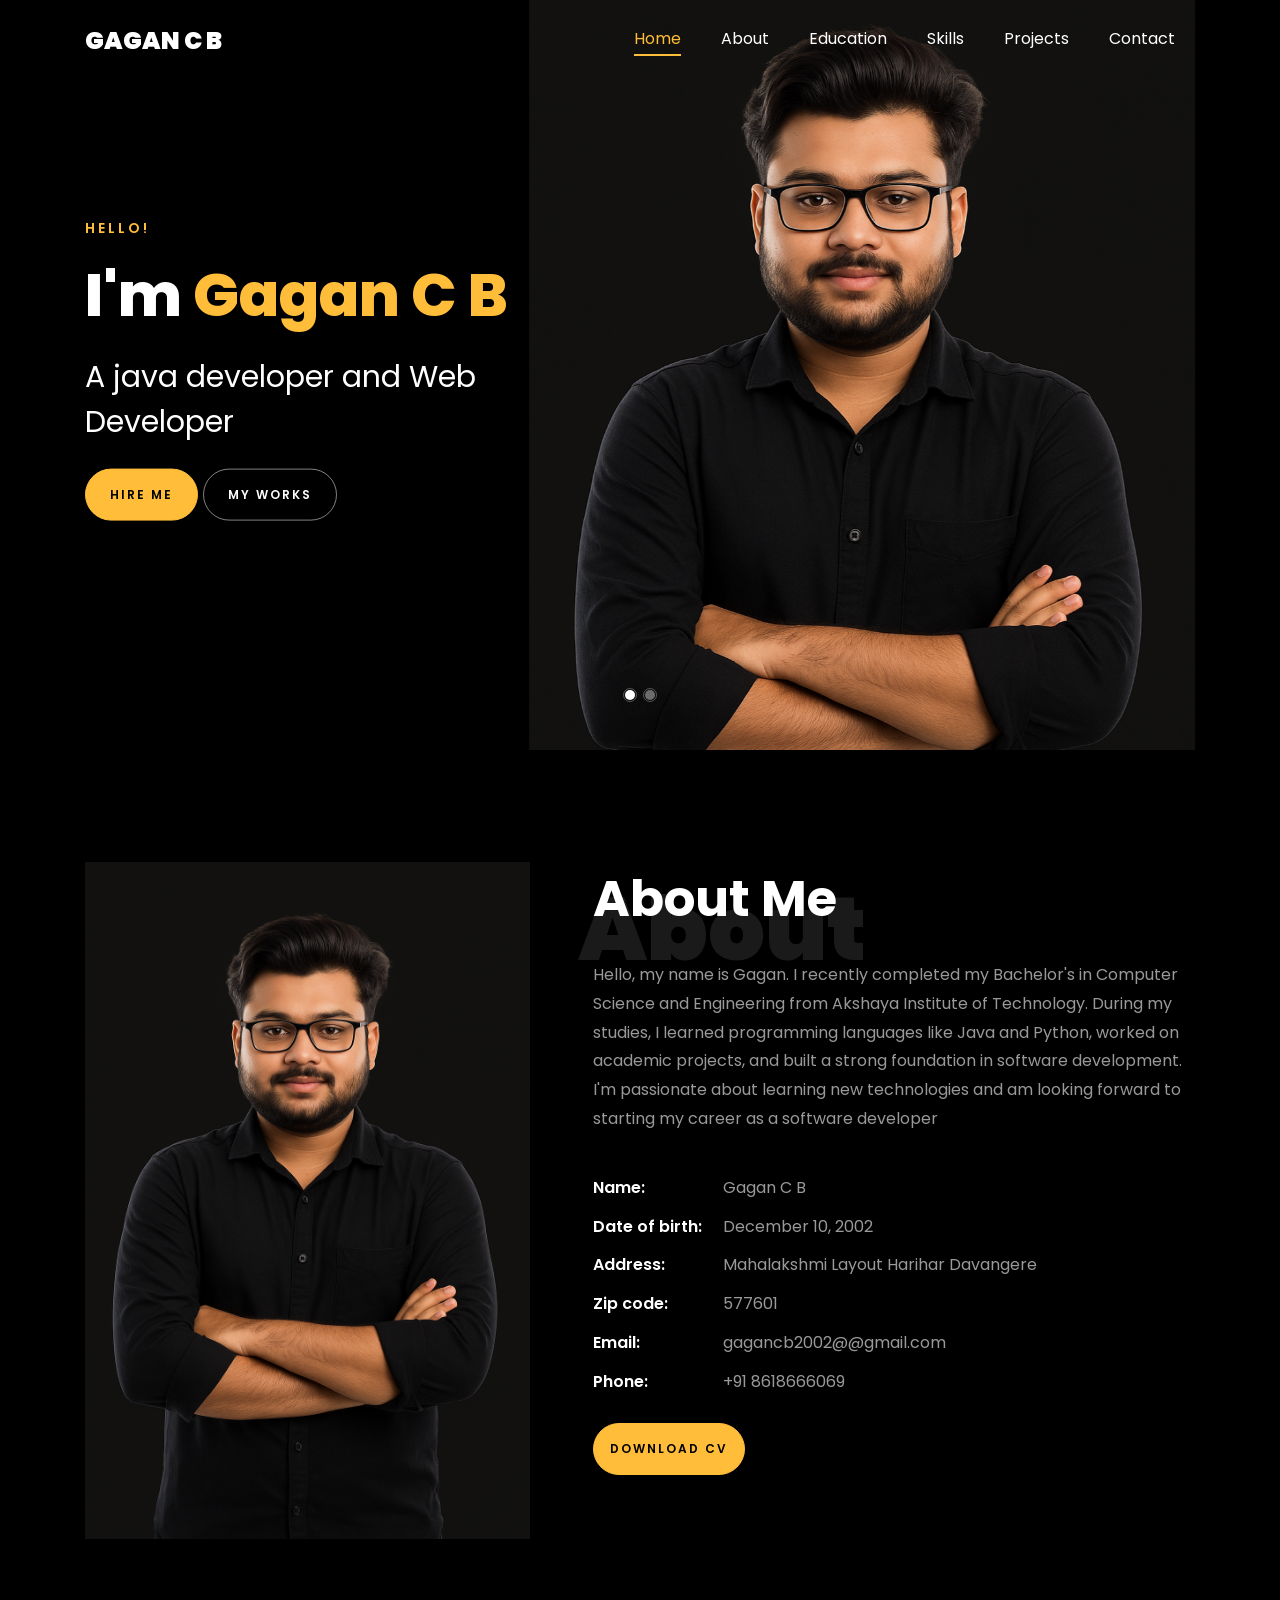
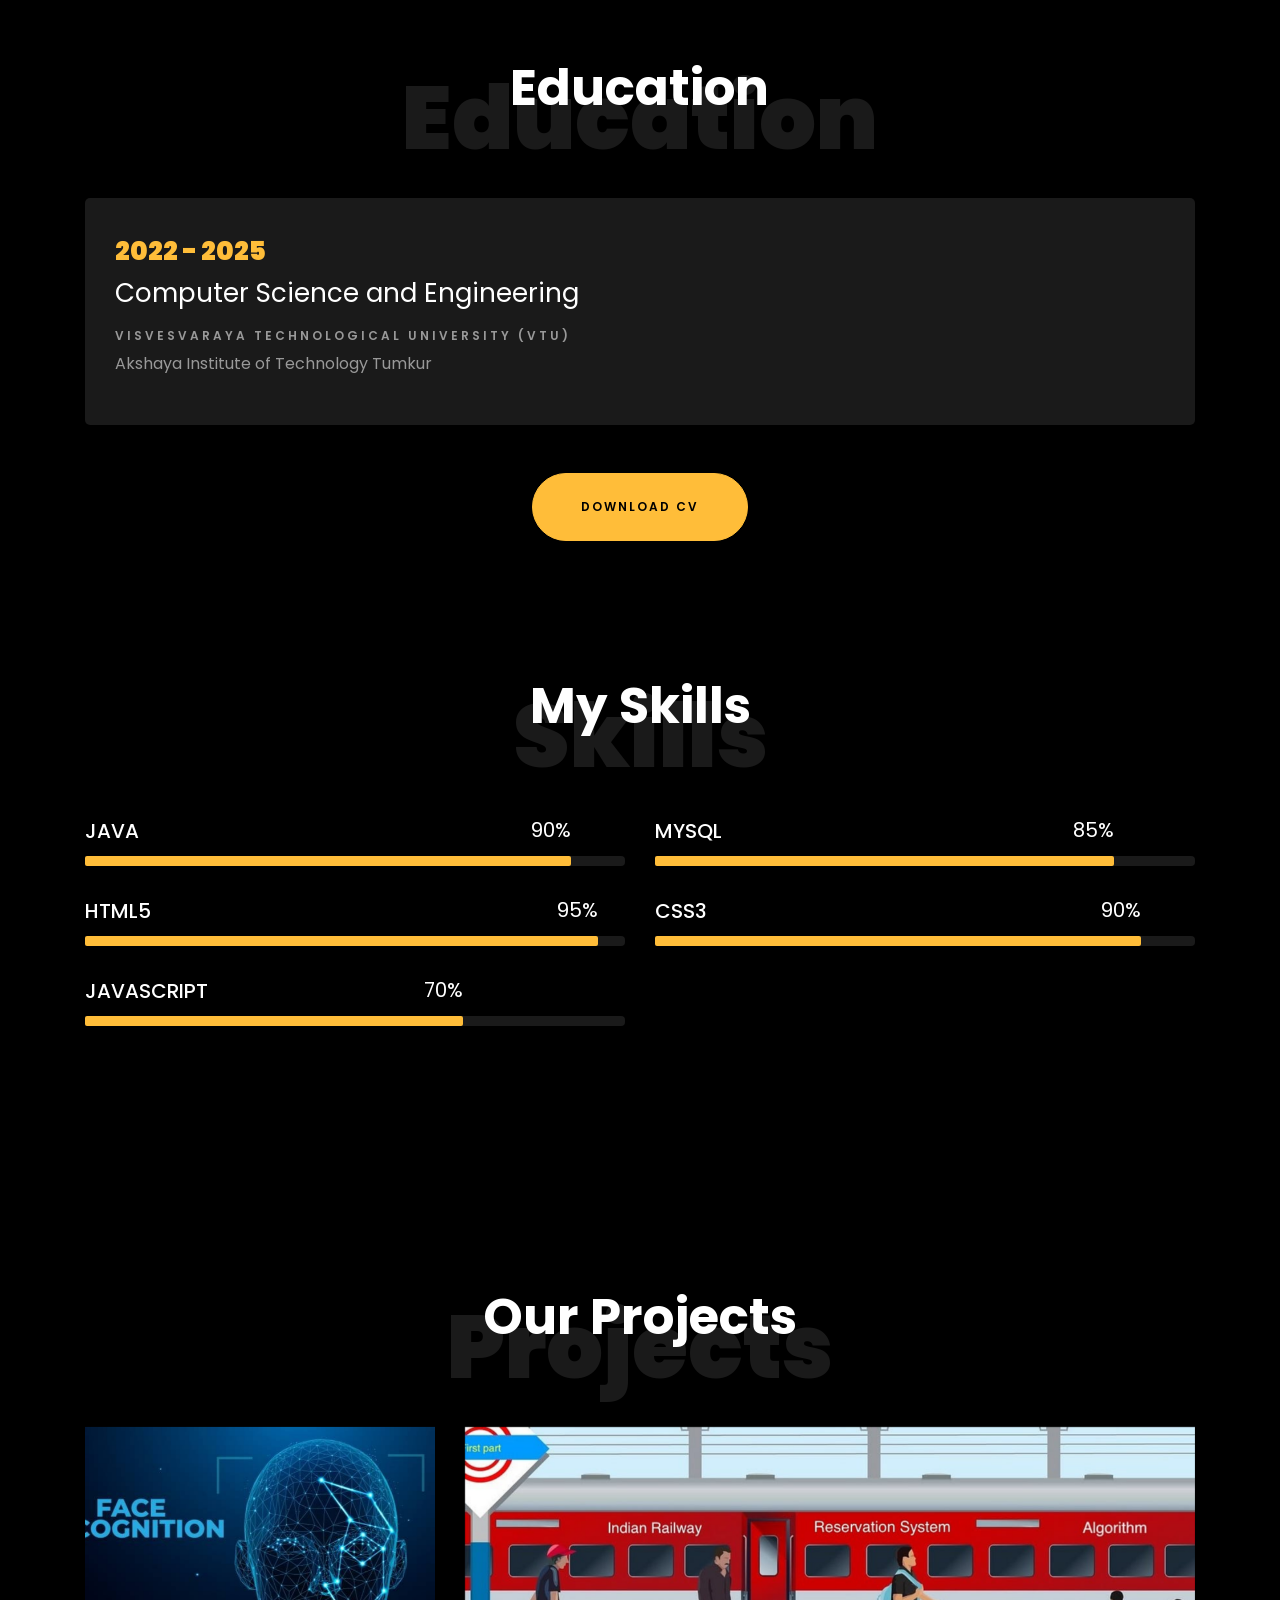
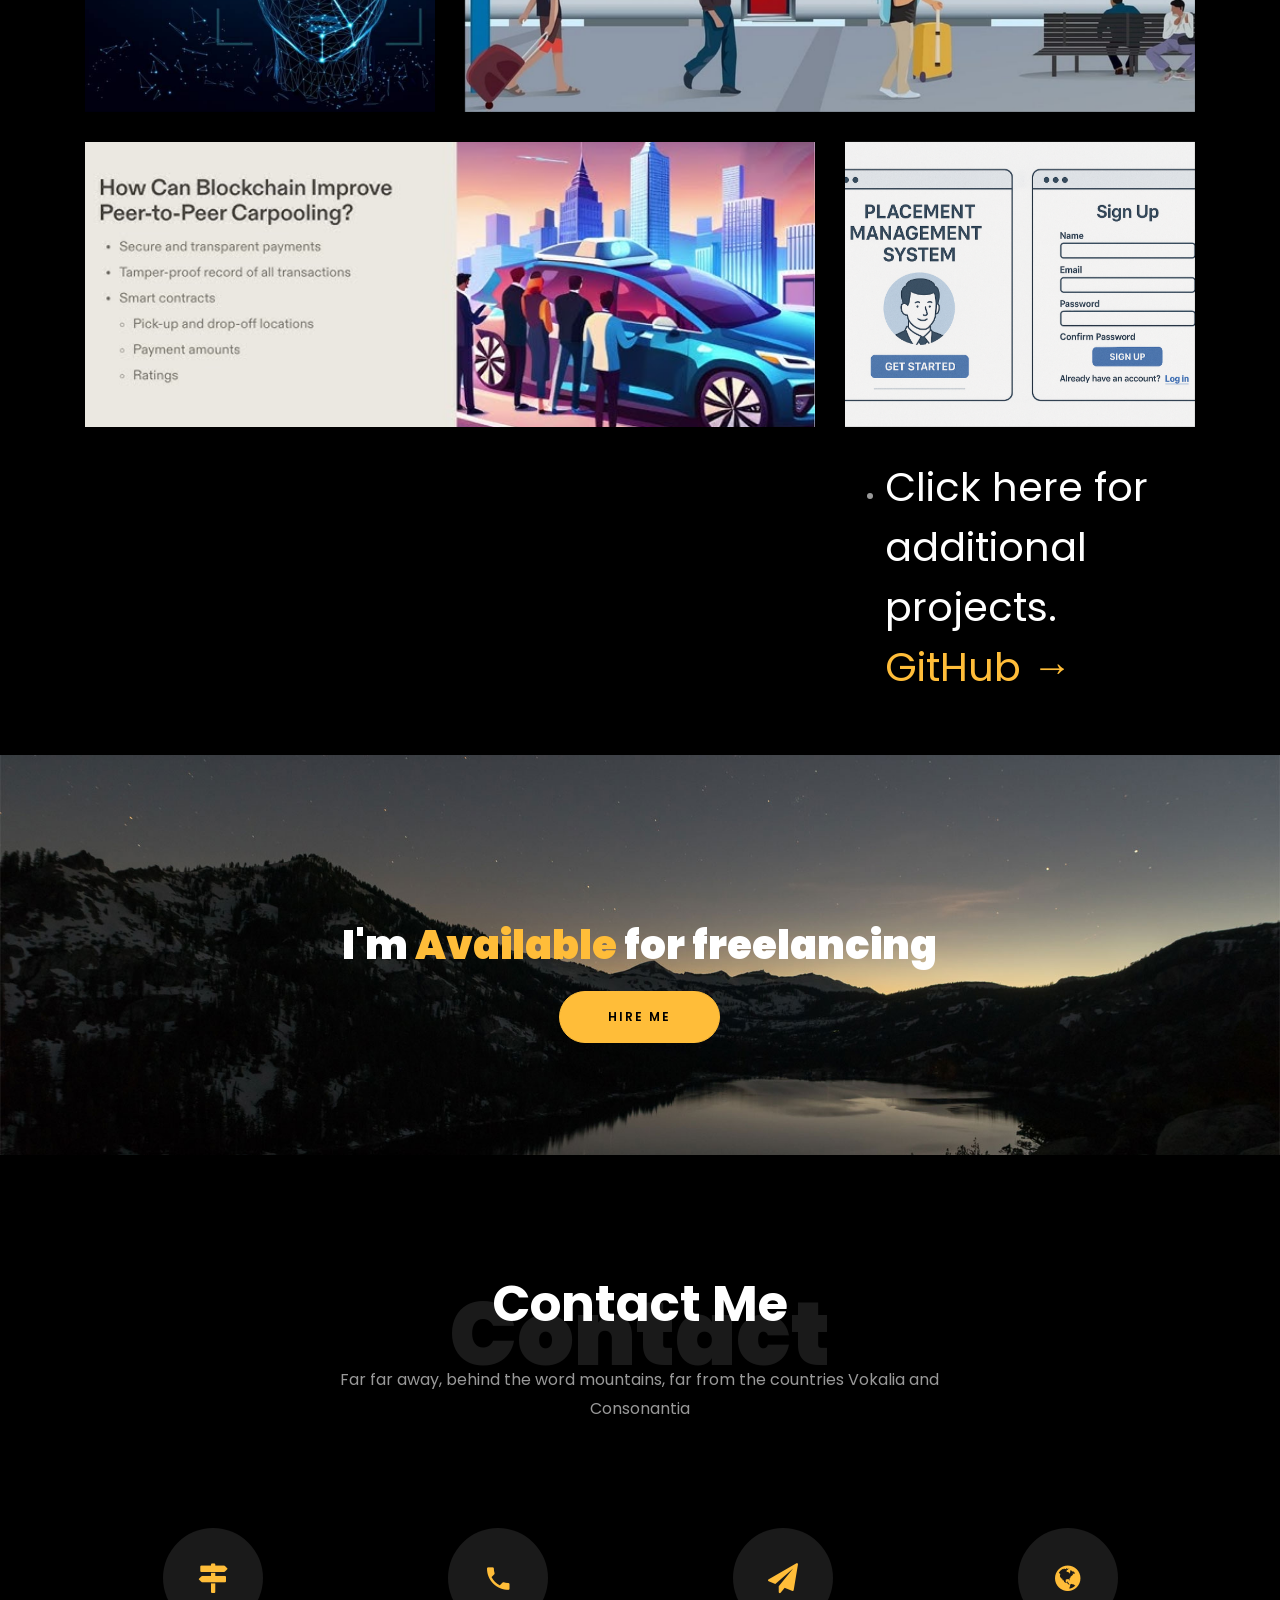
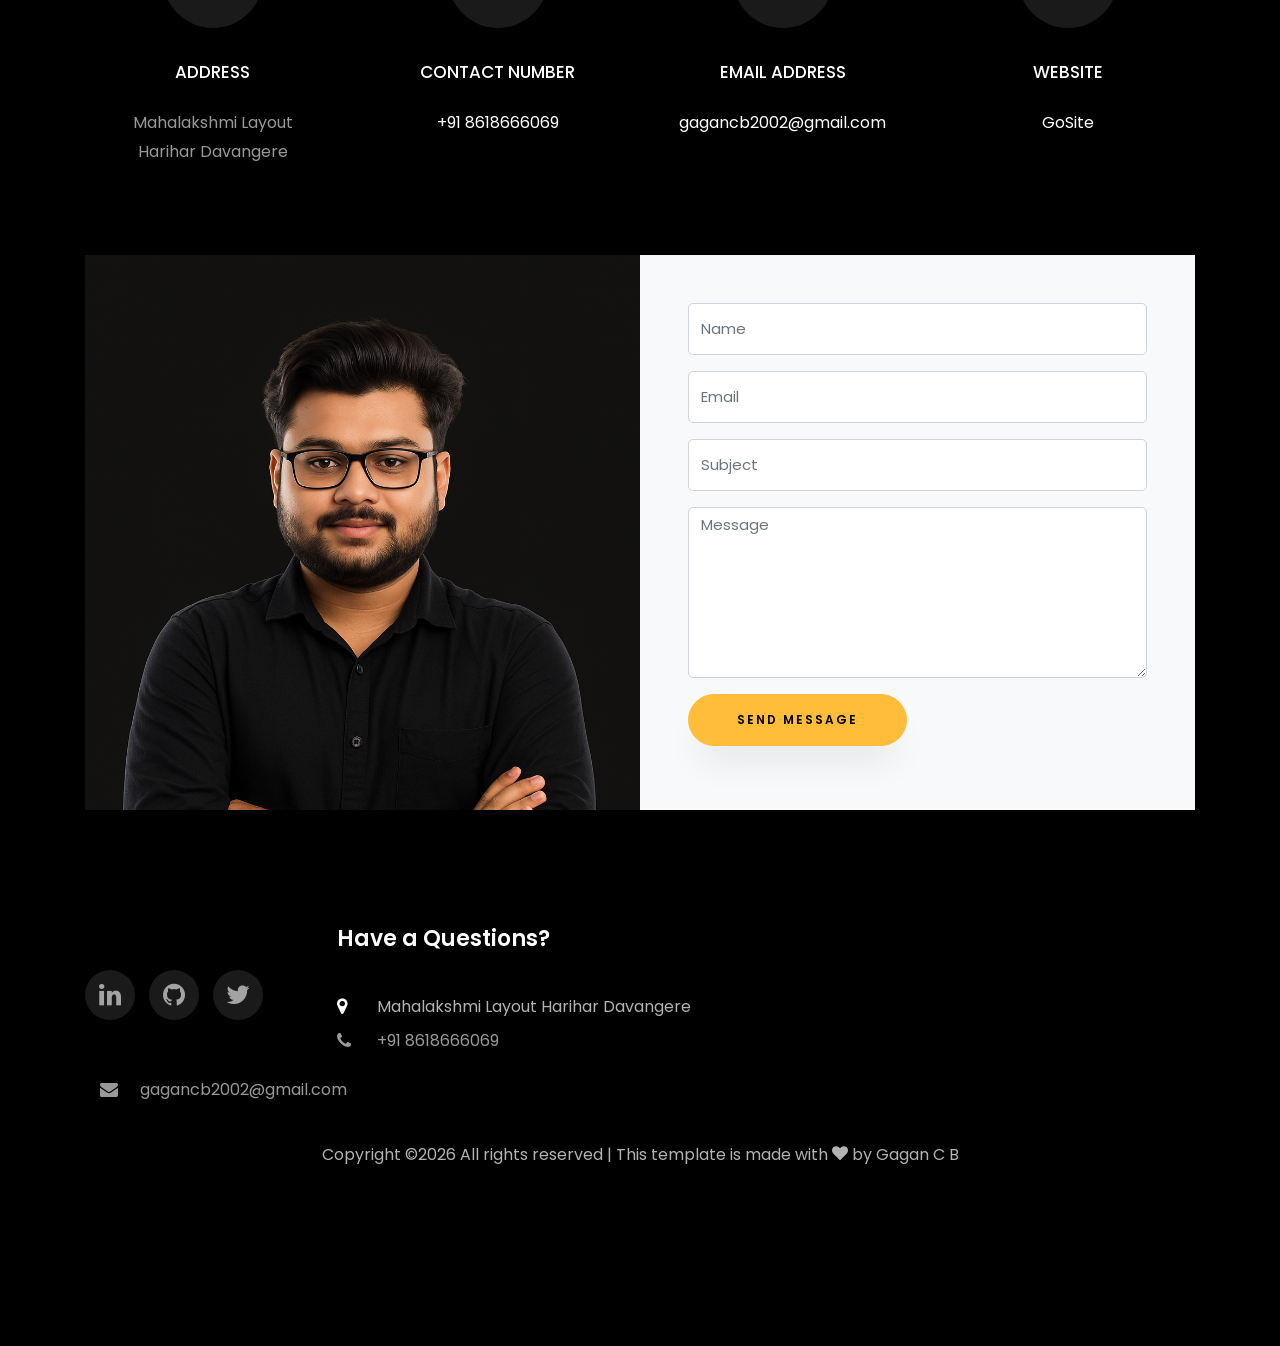
==== commit 680e30ee: "Update index.html" ====
--- a/index.html
+++ b/index.html
@@ -418,20 +418,7 @@
   </li>
   
 </ul>
-            </div>
-          </div>
-          <div class="col-md">
-            <div class="ftco-footer-widget mb-4 ml-md-4">
-              <h2 class="ftco-heading-2">Links</h2>
-              <ul class="list-unstyled">
-                <li><a href="#"><span class="icon-long-arrow-right mr-2"></span>Home</a></li>
-                <li><a href="#"><span class="icon-long-arrow-right mr-2"></span>About</a></li>
-                <li><a href="#"><span class="icon-long-arrow-right mr-2"></span>Projects</a></li>
-                <li><a href="#"><span class="icon-long-arrow-right mr-2"></span>Contact</a></li>
-              </ul>
-            </div>
-          </div>
-        
+            
           
           <div class="col-md">
             <div class="ftco-footer-widget mb-4">
@@ -500,4 +487,4 @@
 
 	
   </body>
-</html>+</html>
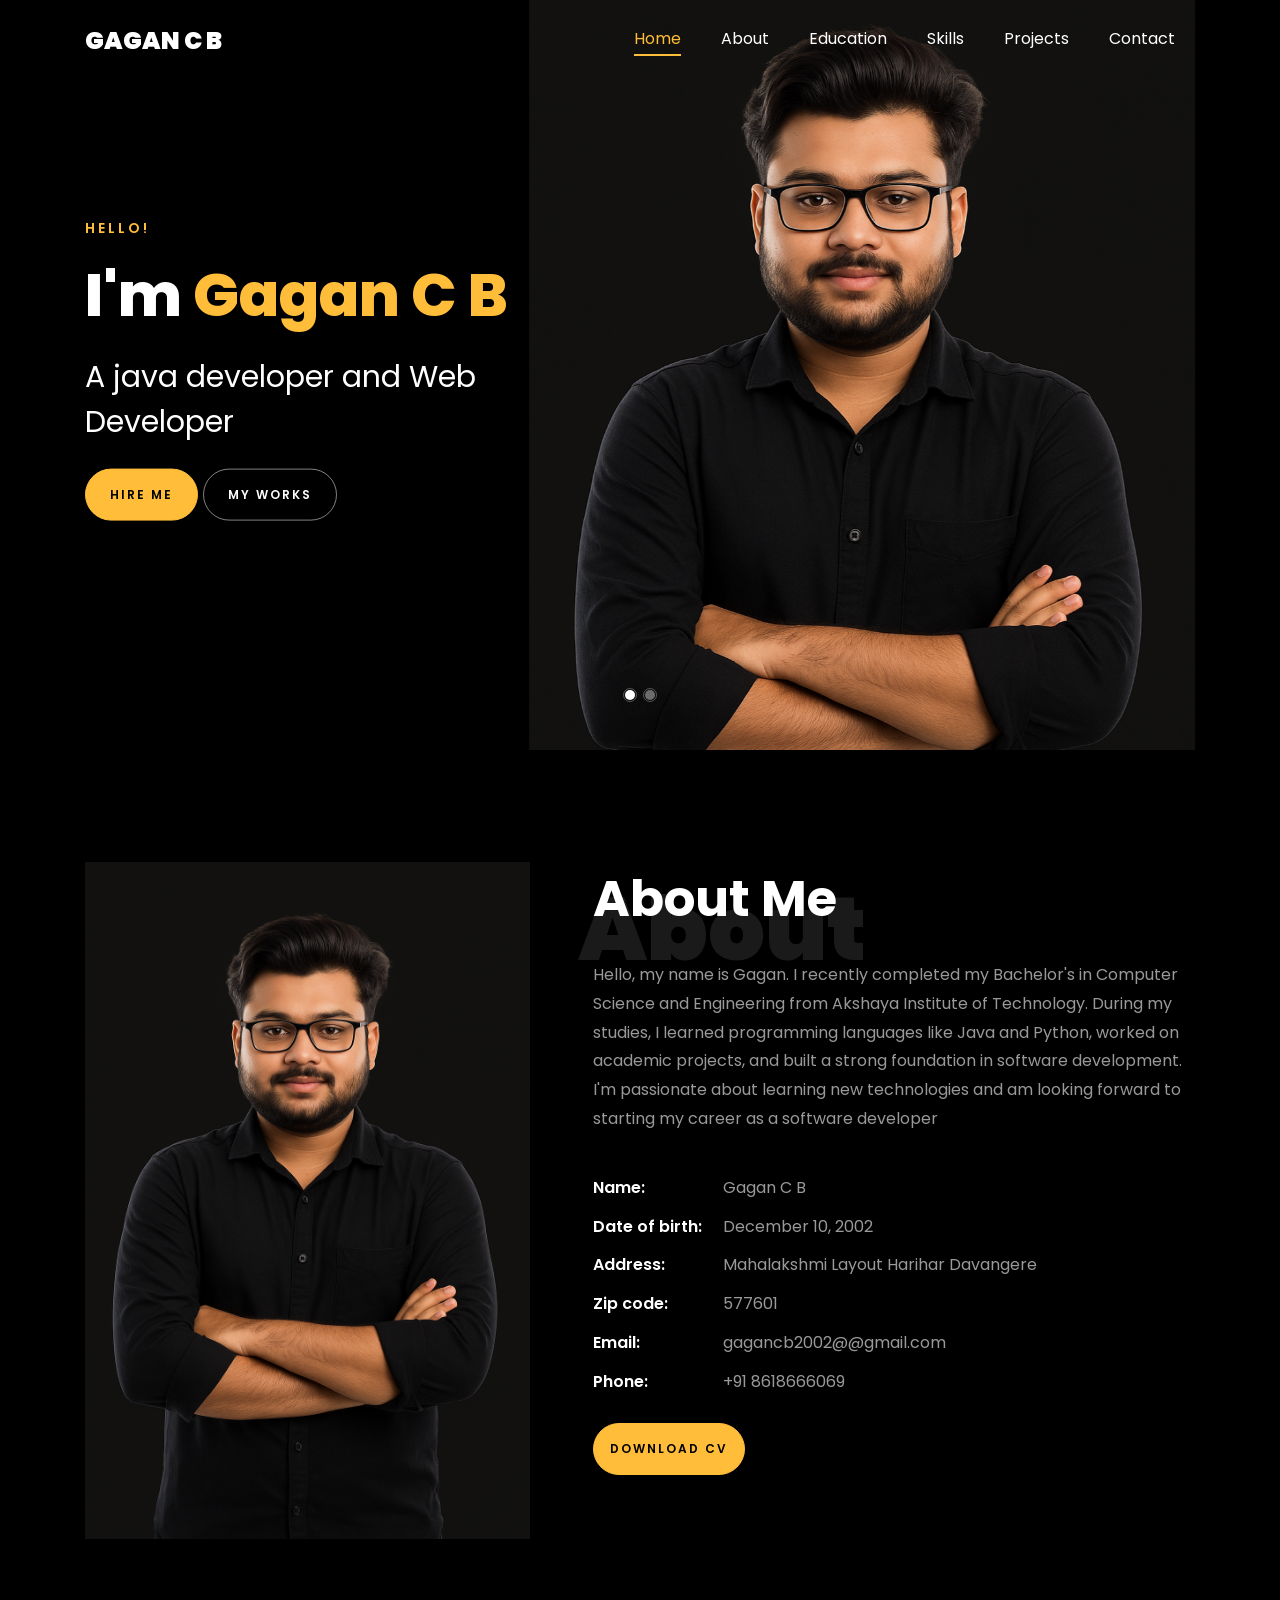
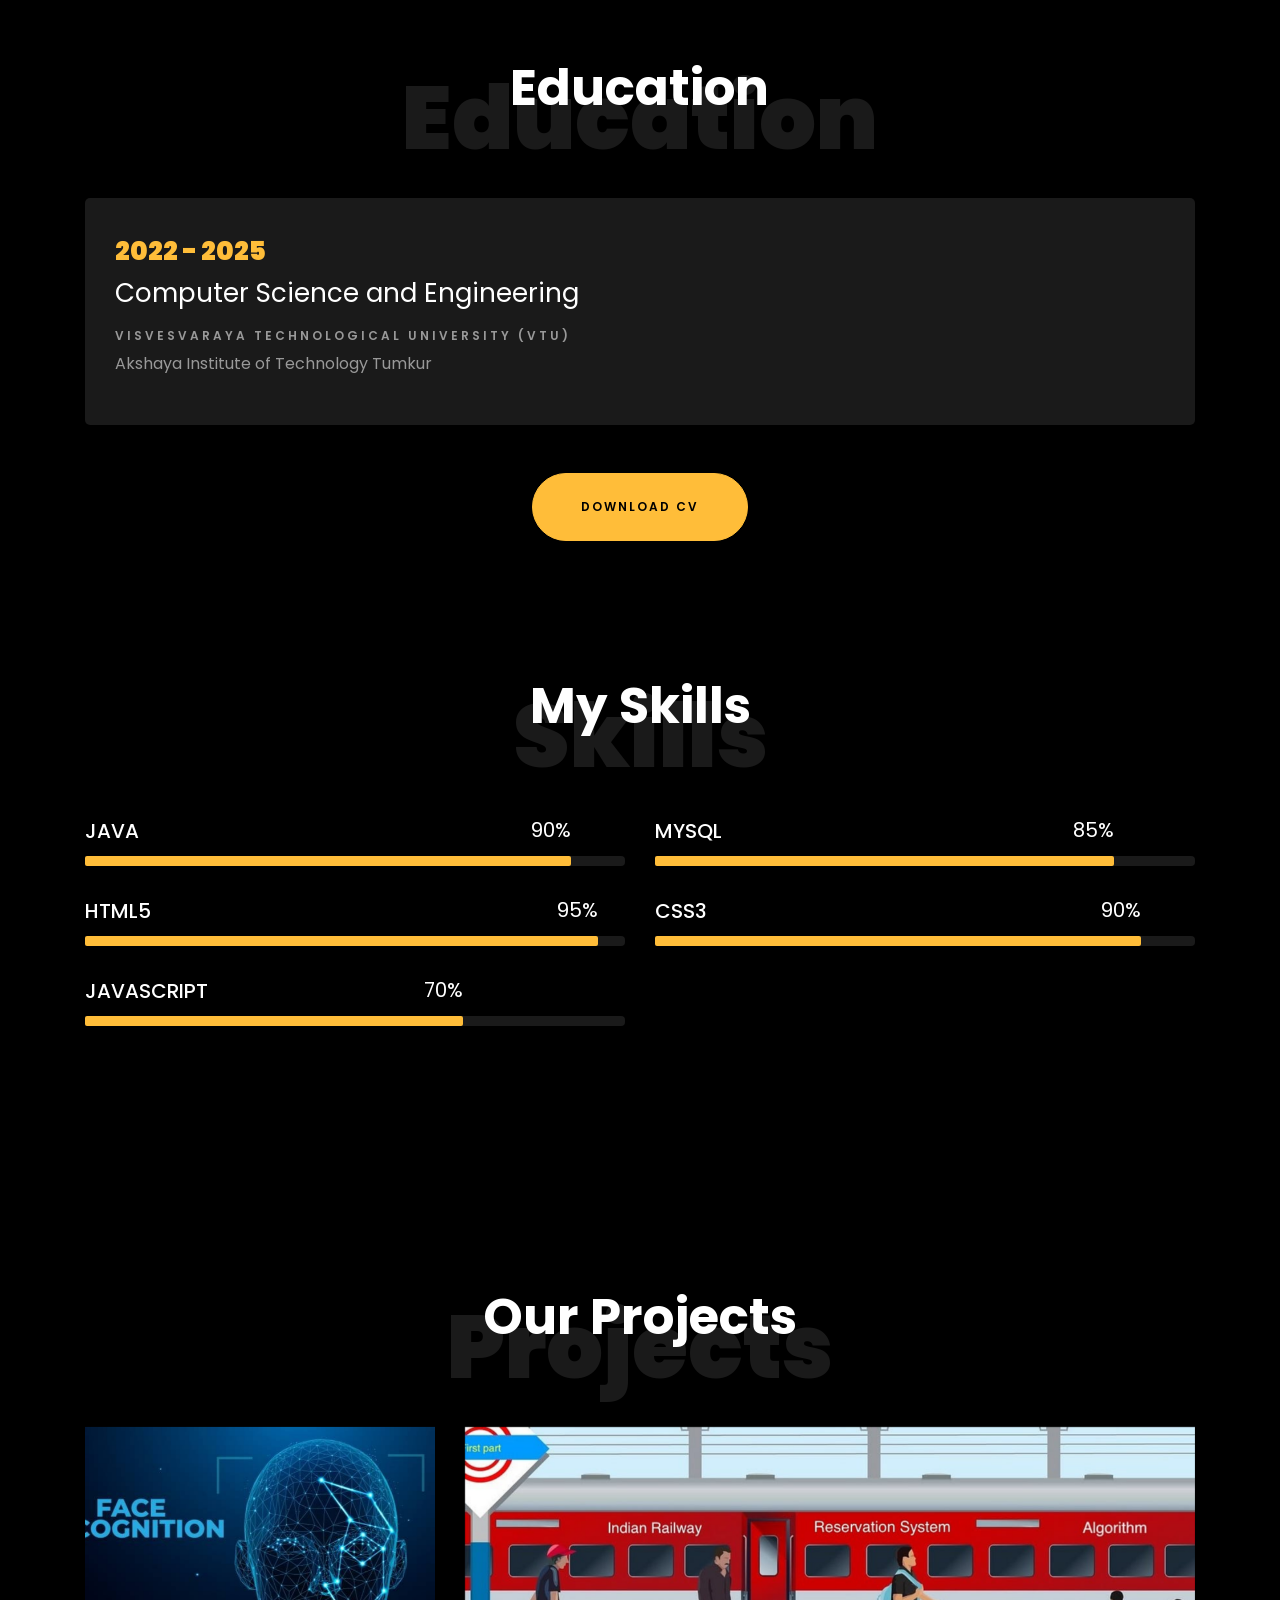
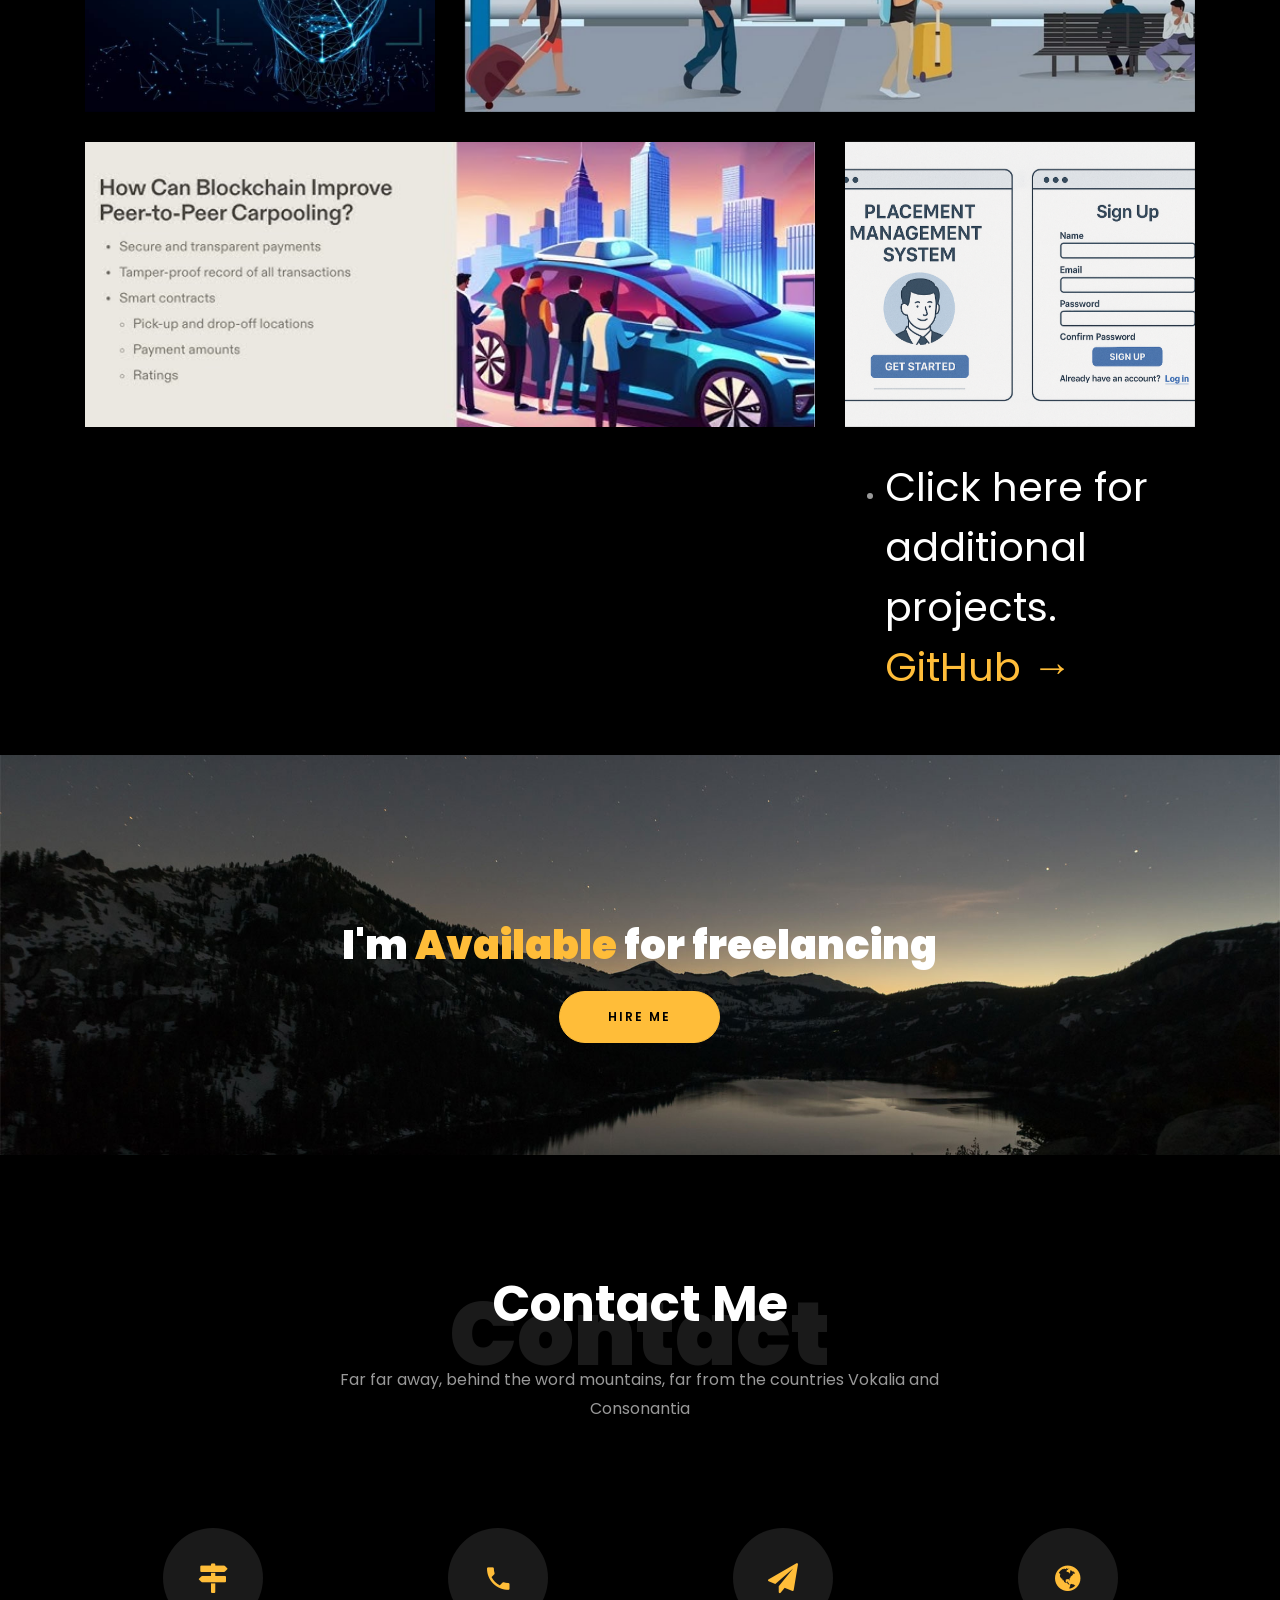
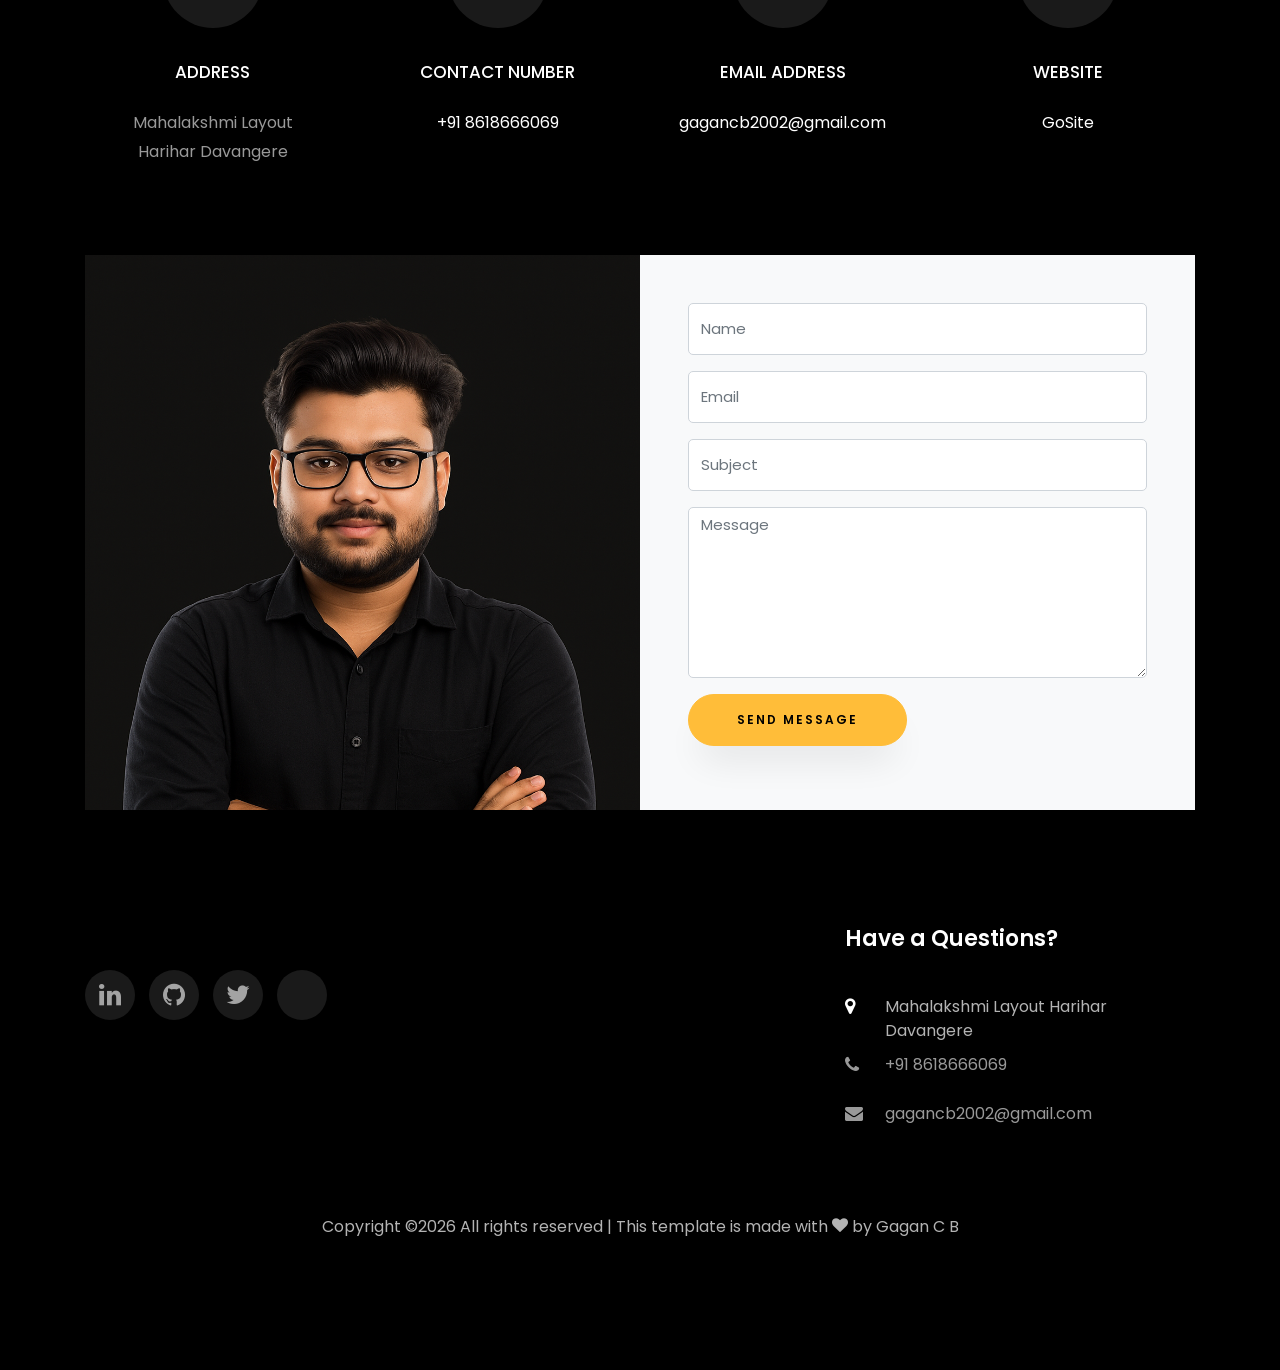
==== commit 07309ba1: "Update index.html" ====
--- a/index.html
+++ b/index.html
@@ -418,7 +418,16 @@
   </li>
   
 </ul>
-            
+             </div>
+          </div>
+          <div class="col-md">
+            <div class="ftco-footer-widget mb-4 ml-md-4">
+              <h2 class="ftco-heading-2"></h2>
+              <ul class="list-unstyled">
+               
+              </ul>
+            </div>
+          </div>
           
           <div class="col-md">
             <div class="ftco-footer-widget mb-4">
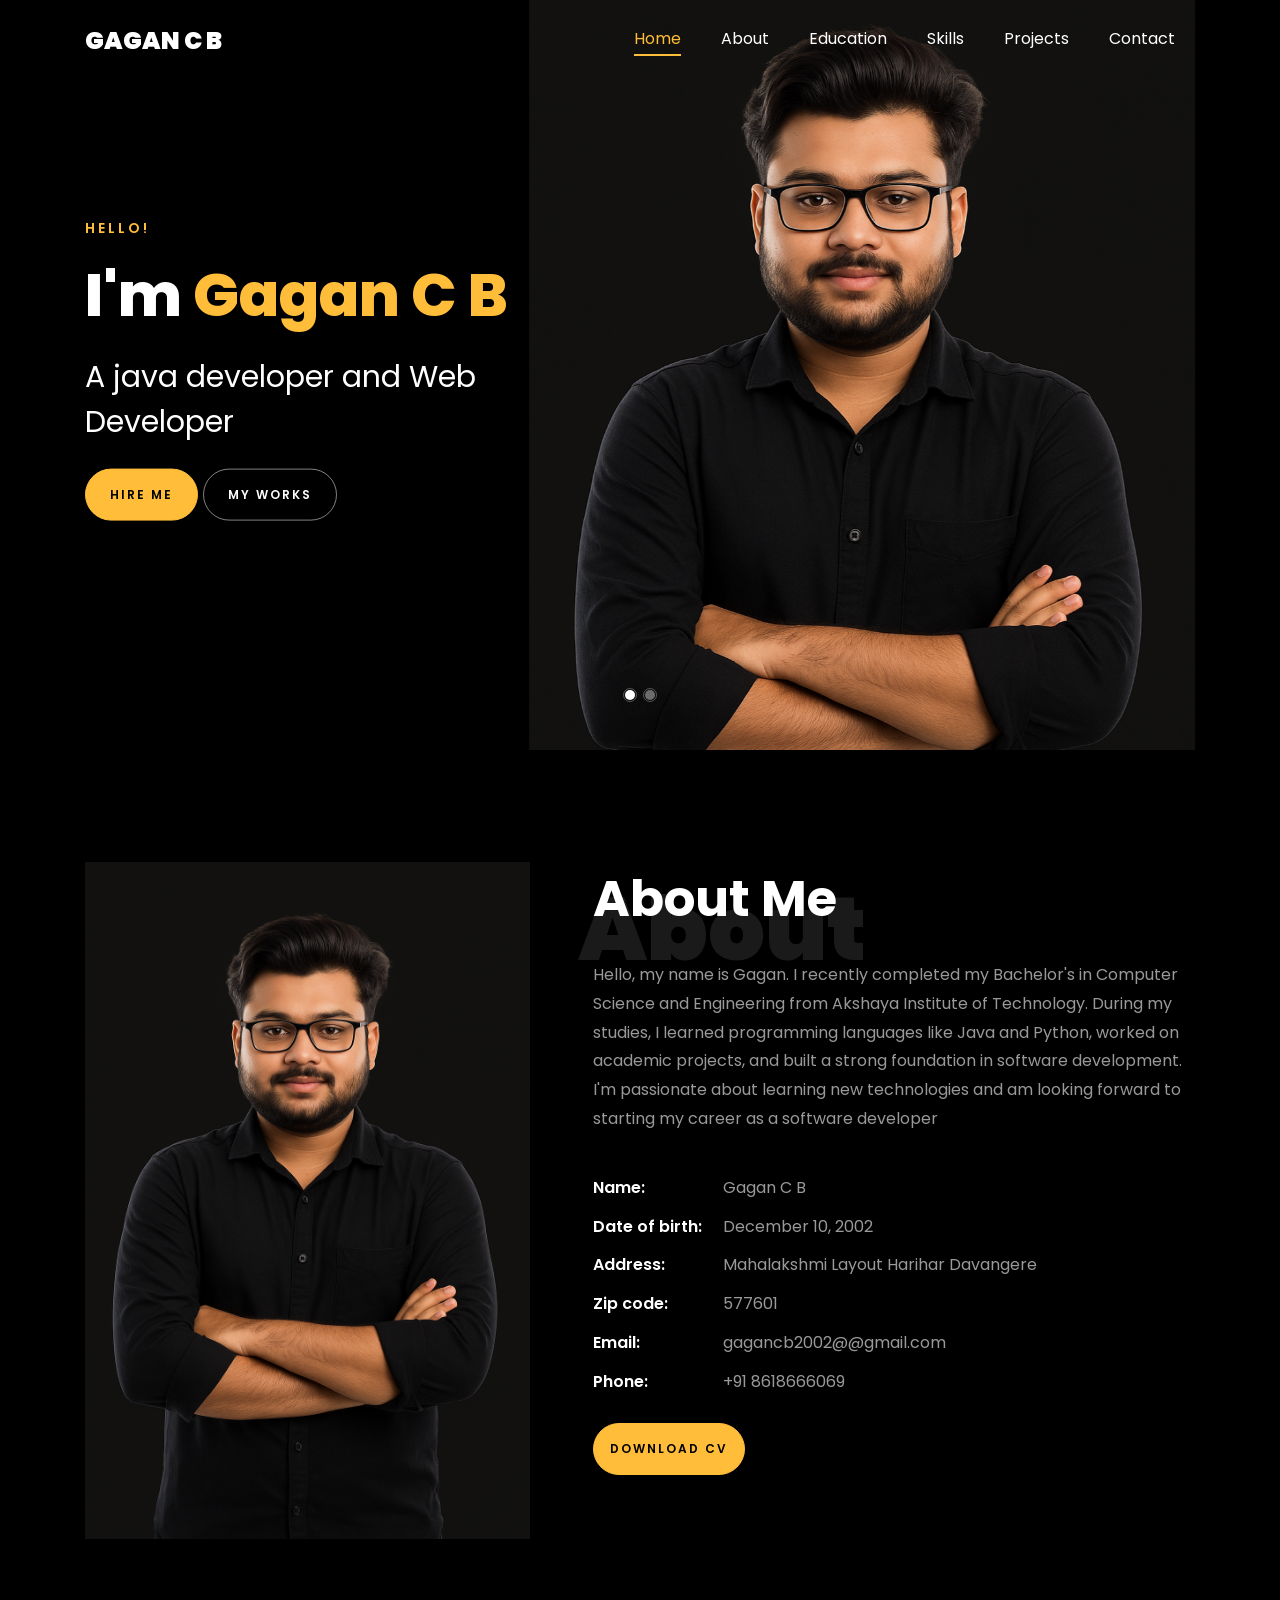
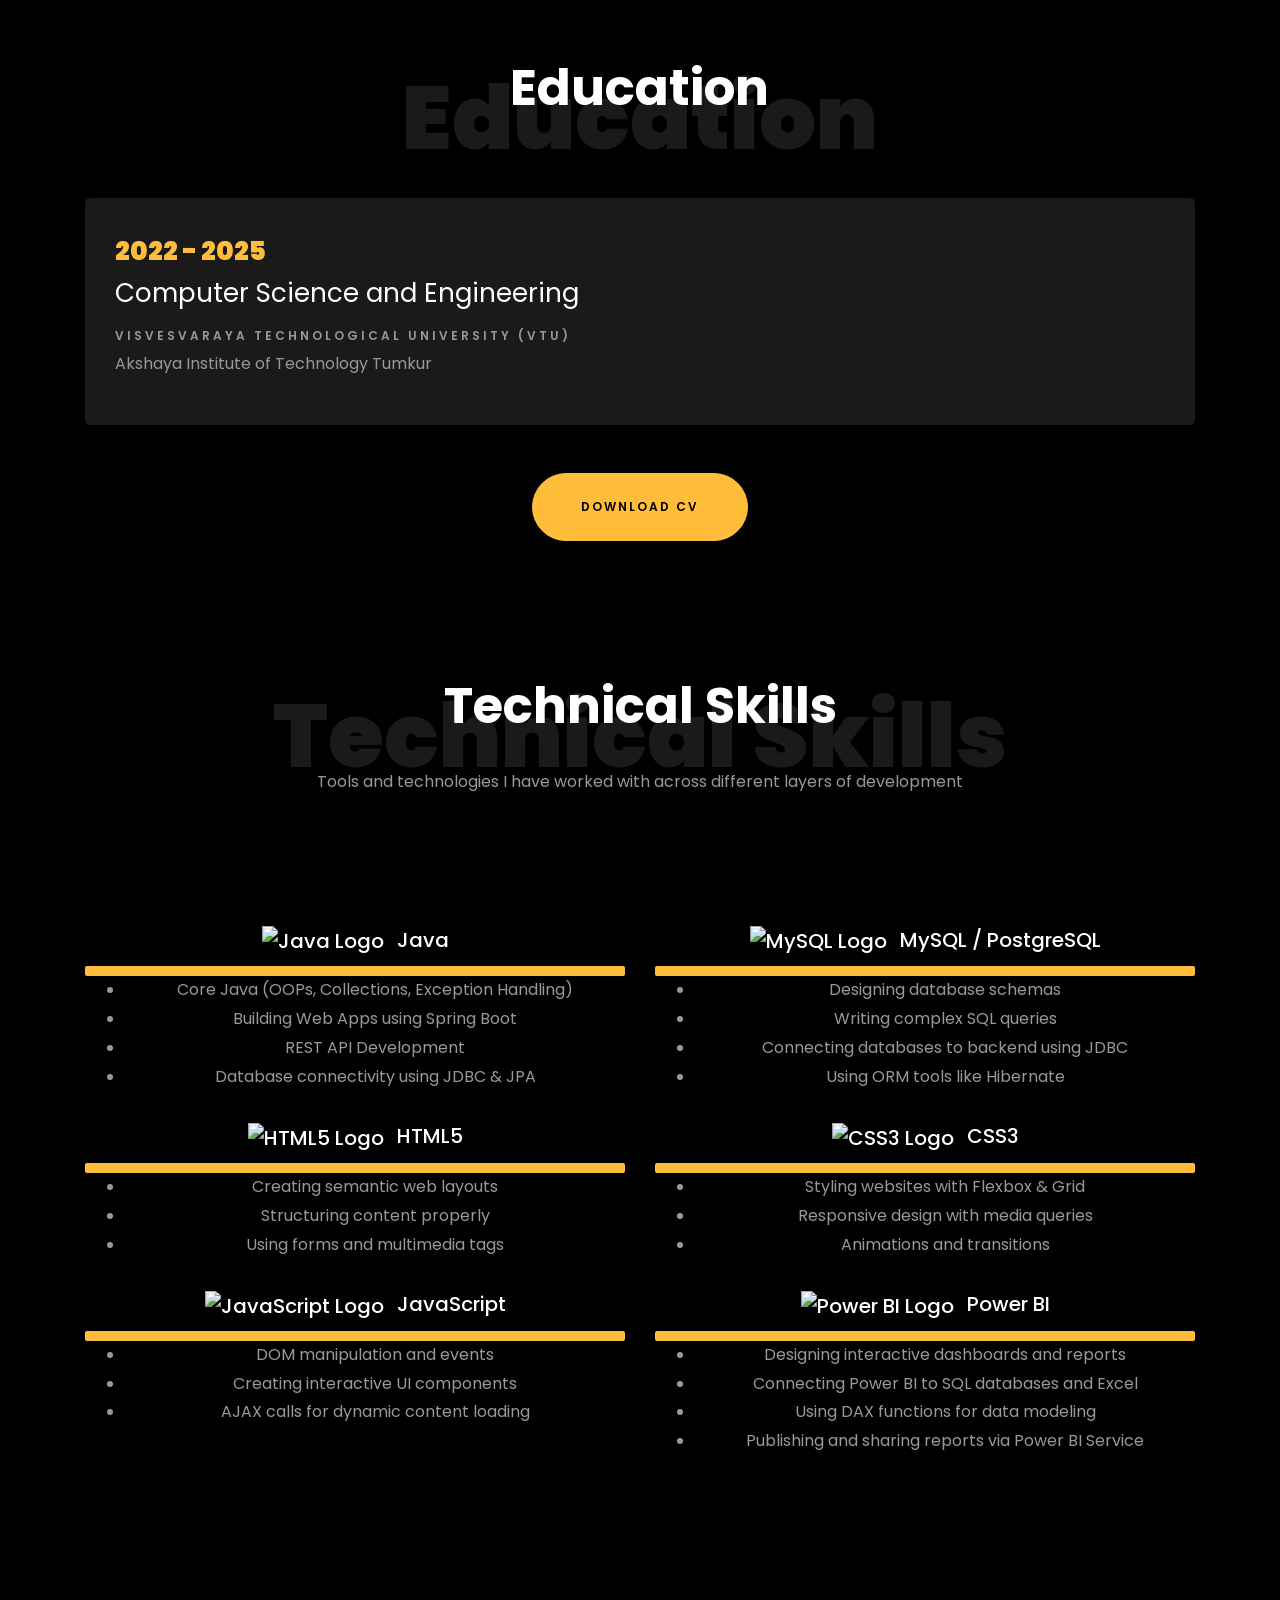
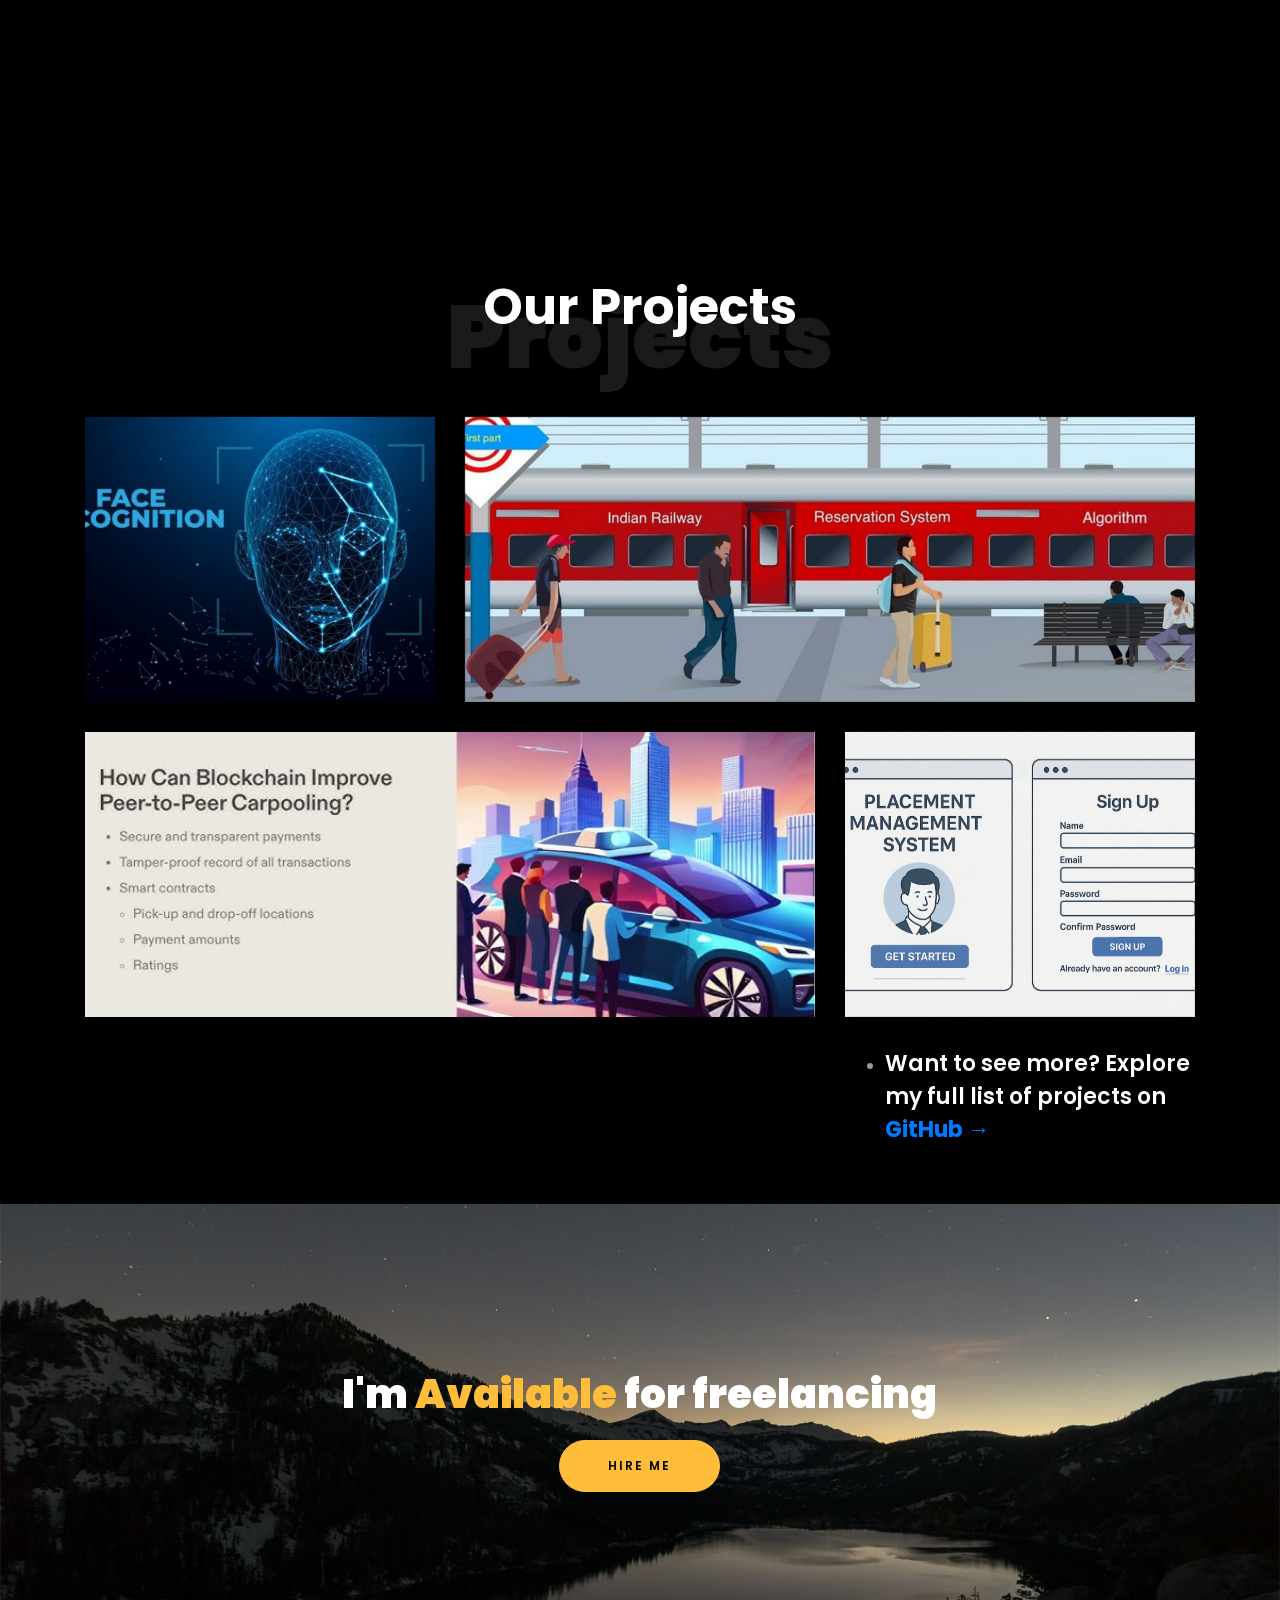
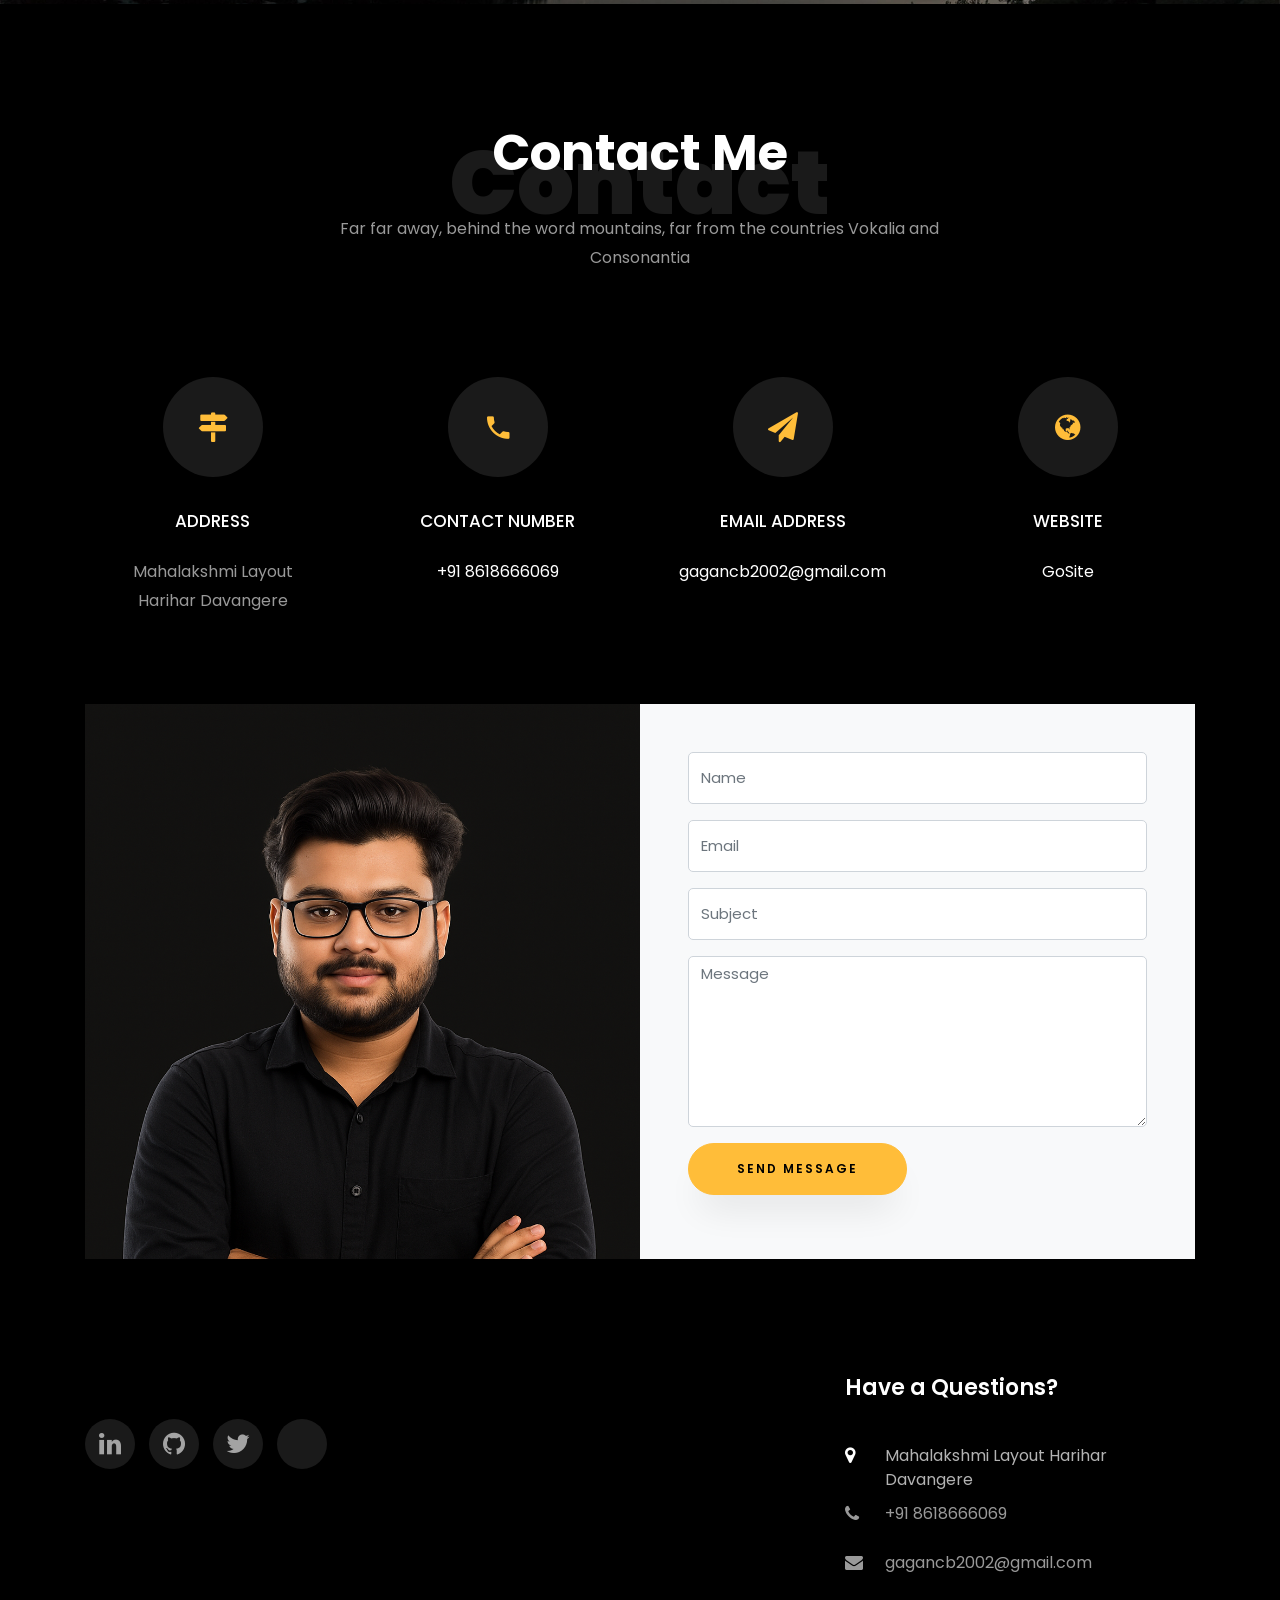
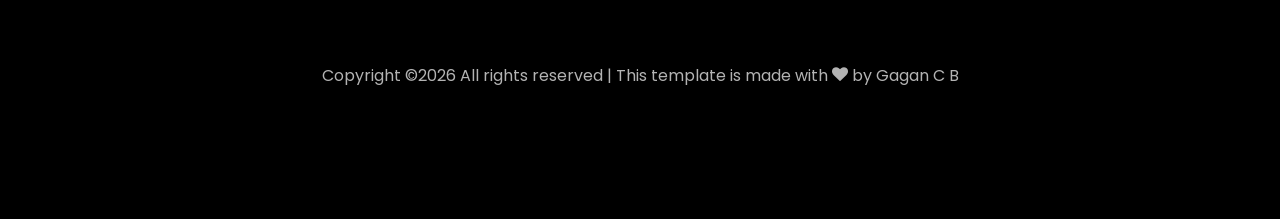
==== commit 4bae7daf: "Update index.html" ====
--- a/index.html
+++ b/index.html
@@ -156,74 +156,152 @@
 			<div class="container">
 				<div class="row justify-content-center pb-5">
           <div class="col-md-12 heading-section text-center ftco-animate">
-          	<h1 class="big big-2">Skills</h1>
-            <h2 class="mb-4">My Skills</h2>
+          	<h1 class="big big-2">Technical Skills</h1>
+            <h2 class="mb-4">Technical Skills</h2>
+			<p>Tools and technologies I have worked with across different layers of development</p>
             
-          </div>
-        </div>
-				<div class="row">
-					<div class="col-md-6 animate-box">
-						<div class="progress-wrap ftco-animate">
-							<h3>JAVA </h3>
-							<div class="progress">
-							 	<div class="progress-bar color-1" role="progressbar" aria-valuenow="90"
-							  	aria-valuemin="0" aria-valuemax="100" style="width:90%">
-							    <span>90%</span>
-							  	</div>
-							</div>
-						</div>
-					</div>
-					<div class="col-md-6 animate-box">
-						<div class="progress-wrap ftco-animate">
-							<h3>MYSQL</h3>
-							<div class="progress">
-							 	<div class="progress-bar color-2" role="progressbar" aria-valuenow="85"
-							  	aria-valuemin="0" aria-valuemax="100" style="width:85%">
-							    <span>85%</span>
-							  	</div>
-							</div>
-						</div>
-					</div>
-					<div class="col-md-6 animate-box">
-						<div class="progress-wrap ftco-animate">
-							<h3>HTML5</h3>
-							<div class="progress">
-							 	<div class="progress-bar color-3" role="progressbar" aria-valuenow="95"
-							  	aria-valuemin="0" aria-valuemax="100" style="width:95%">
-							    <span>95%</span>
-							  	</div>
-							</div>
-						</div>
-					</div>
-					<div class="col-md-6 animate-box">
-						<div class="progress-wrap ftco-animate">
-							<h3>CSS3</h3>
-							<div class="progress">
-							 	<div class="progress-bar color-4" role="progressbar" aria-valuenow="90"
-							  	aria-valuemin="0" aria-valuemax="100" style="width:90%">
-							    <span>90%</span>
-							  	</div>
-							</div>
-						</div>
-					</div>
-					<div class="col-md-6 animate-box">
-						<div class="progress-wrap ftco-animate">
-							<h3>JAVASCRIPT</h3>
-							<div class="progress">
-							 	<div class="progress-bar color-5" role="progressbar" aria-valuenow="70"
-							  	aria-valuemin="0" aria-valuemax="100" style="width:70%">
-							    <span>70%</span>
-							  	</div>
-							</div>
-						</div>
-					</div>
-					
-							</div>
-						</div>
-					</div>
-				</div>
-			</div>
-		</section>
+          <section class="ftco-section" id="skills-section">
+  
+
+    <div class="row">
+      <!-- JAVA -->
+      <div class="col-md-6 animate-box">
+        <div class="progress-wrap ftco-animate">
+          <h3>
+ 			 <img src="https://cdn.jsdelivr.net/gh/devicons/devicon/icons/java/java-original.svg"
+       alt="Java Logo" style="height:24px; margin-right:8px;">
+ 			 Java
+		  </h3>
+
+          <div class="progress">
+            <div class="progress-bar color-1" role="progressbar" aria-valuenow="100"
+              aria-valuemin="0" aria-valuemax="100" style="width:100%">
+            </div>
+          </div>
+          <ul class="tech-steps">
+            <li>Core Java (OOPs, Collections, Exception Handling)</li>
+            <li>Building Web Apps using Spring Boot</li>
+            <li>REST API Development</li>
+            <li>Database connectivity using JDBC & JPA</li>
+          </ul>
+        </div>
+      </div>
+
+      <!-- MySQL / PostgreSQL -->
+      <div class="col-md-6 animate-box">
+        <div class="progress-wrap ftco-animate">
+          <h3>
+  			<img src="https://cdn.jsdelivr.net/gh/devicons/devicon/icons/mysql/mysql-original.svg"
+       			alt="MySQL Logo" style="height:24px; margin-right:8px;">
+  				MySQL / PostgreSQL
+		 </h3>
+
+          <div class="progress">
+            <div class="progress-bar color-2" role="progressbar" aria-valuenow="100"
+              aria-valuemin="0" aria-valuemax="100" style="width:100%">
+            </div>
+          </div>
+          <ul class="tech-steps">
+            <li>Designing database schemas</li>
+            <li>Writing complex SQL queries</li>
+            <li>Connecting databases to backend using JDBC</li>
+            <li>Using ORM tools like Hibernate</li>
+          </ul>
+        </div>
+      </div>
+
+      <!-- HTML5 -->
+      <div class="col-md-6 animate-box">
+        <div class="progress-wrap ftco-animate">
+          <h3>
+			<img src="https://cdn.jsdelivr.net/gh/devicons/devicon/icons/html5/html5-original.svg"
+				alt="HTML5 Logo" style="height:24px; margin-right:8px;">
+			HTML5
+			</h3>
+
+          <div class="progress">
+            <div class="progress-bar color-3" role="progressbar" aria-valuenow="100"
+              aria-valuemin="0" aria-valuemax="100" style="width:100%">
+            </div>
+          </div>
+          <ul class="tech-steps">
+            <li>Creating semantic web layouts</li>
+            <li>Structuring content properly</li>
+            <li>Using forms and multimedia tags</li>
+          </ul>
+        </div>
+      </div>
+
+      <!-- CSS3 -->
+      <div class="col-md-6 animate-box">
+        <div class="progress-wrap ftco-animate">
+          <h3>
+			<img src="https://cdn.jsdelivr.net/gh/devicons/devicon/icons/css3/css3-original.svg"
+				alt="CSS3 Logo" style="height:24px; margin-right:8px;">
+			CSS3
+			</h3>
+
+          <div class="progress">
+            <div class="progress-bar color-4" role="progressbar" aria-valuenow="100"
+              aria-valuemin="0" aria-valuemax="100" style="width:100%">
+            </div>
+          </div>
+          <ul class="tech-steps">
+            <li>Styling websites with Flexbox & Grid</li>
+            <li>Responsive design with media queries</li>
+            <li>Animations and transitions</li>
+          </ul>
+        </div>
+      </div>
+
+      <!-- JavaScript -->
+      <div class="col-md-6 animate-box">
+        <div class="progress-wrap ftco-animate">
+          <h3>
+			<img src="https://cdn.jsdelivr.net/gh/devicons/devicon/icons/javascript/javascript-original.svg"
+				alt="JavaScript Logo" style="height:24px; margin-right:8px;">
+			JavaScript
+			</h3>
+
+          <div class="progress">
+            <div class="progress-bar color-5" role="progressbar" aria-valuenow="100"
+              aria-valuemin="0" aria-valuemax="100" style="width:100%">
+            </div>
+          </div>
+          <ul class="tech-steps">
+            <li>DOM manipulation and events</li>
+            <li>Creating interactive UI components</li>
+            <li>AJAX calls for dynamic content loading</li>
+          </ul>
+        </div>
+      </div>
+
+	  <!-- Power BI -->
+<div class="col-md-6 animate-box">
+  <div class="progress-wrap ftco-animate">
+    <h3>
+	<img src="https://upload.wikimedia.org/wikipedia/commons/c/cf/New_Power_BI_Logo.svg"
+		alt="Power BI Logo" style="height:24px; margin-right:8px;">
+	Power BI
+	</h3>
+
+    <div class="progress">
+      <div class="progress-bar color-6" role="progressbar" aria-valuenow="100"
+        aria-valuemin="0" aria-valuemax="100" style="width:100%">
+      </div>
+    </div>
+    <ul class="tech-steps">
+      <li>Designing interactive dashboards and reports</li>
+      <li>Connecting Power BI to SQL databases and Excel</li>
+      <li>Using DAX functions for data modeling</li>
+      <li>Publishing and sharing reports via Power BI Service</li>
+    </ul>
+  </div>
+</div>
+    </div>
+  </div>
+</section>
+
  
 
     <section class="ftco-section ftco-project" id="projects-section">
@@ -281,9 +359,19 @@
 	    				   </ul>
 							<ul class="project-links">
 								<li>
-									<h1>Click here for additional projects.<a href="https://github.com/GaganCB2002?tab=repositories"
-
-										target="_blank" rel="noreferrer" class="hover-effect">  GitHub →</a></h1>
+									<h3 style="font-weight: 600; font-size: 22px;">
+									Want to see more? Explore my full list of projects on 
+									<a href="https://github.com/GaganCB2002?tab=repositories"
+										target="_blank" rel="noreferrer"
+										style="color: #007bff; text-decoration: none; font-weight: 700;"
+										onmouseover="this.style.textDecoration='underline'"
+										onmouseout="this.style.textDecoration='none'">
+										GitHub →
+									</a>
+									</h3>
+								</li>
+								</ul>
+
 								</li>
 							</ul>
 	    				</div>
@@ -418,7 +506,7 @@
   </li>
   
 </ul>
-             </div>
+            </div>
           </div>
           <div class="col-md">
             <div class="ftco-footer-widget mb-4 ml-md-4">
@@ -428,6 +516,7 @@
               </ul>
             </div>
           </div>
+        
           
           <div class="col-md">
             <div class="ftco-footer-widget mb-4">
